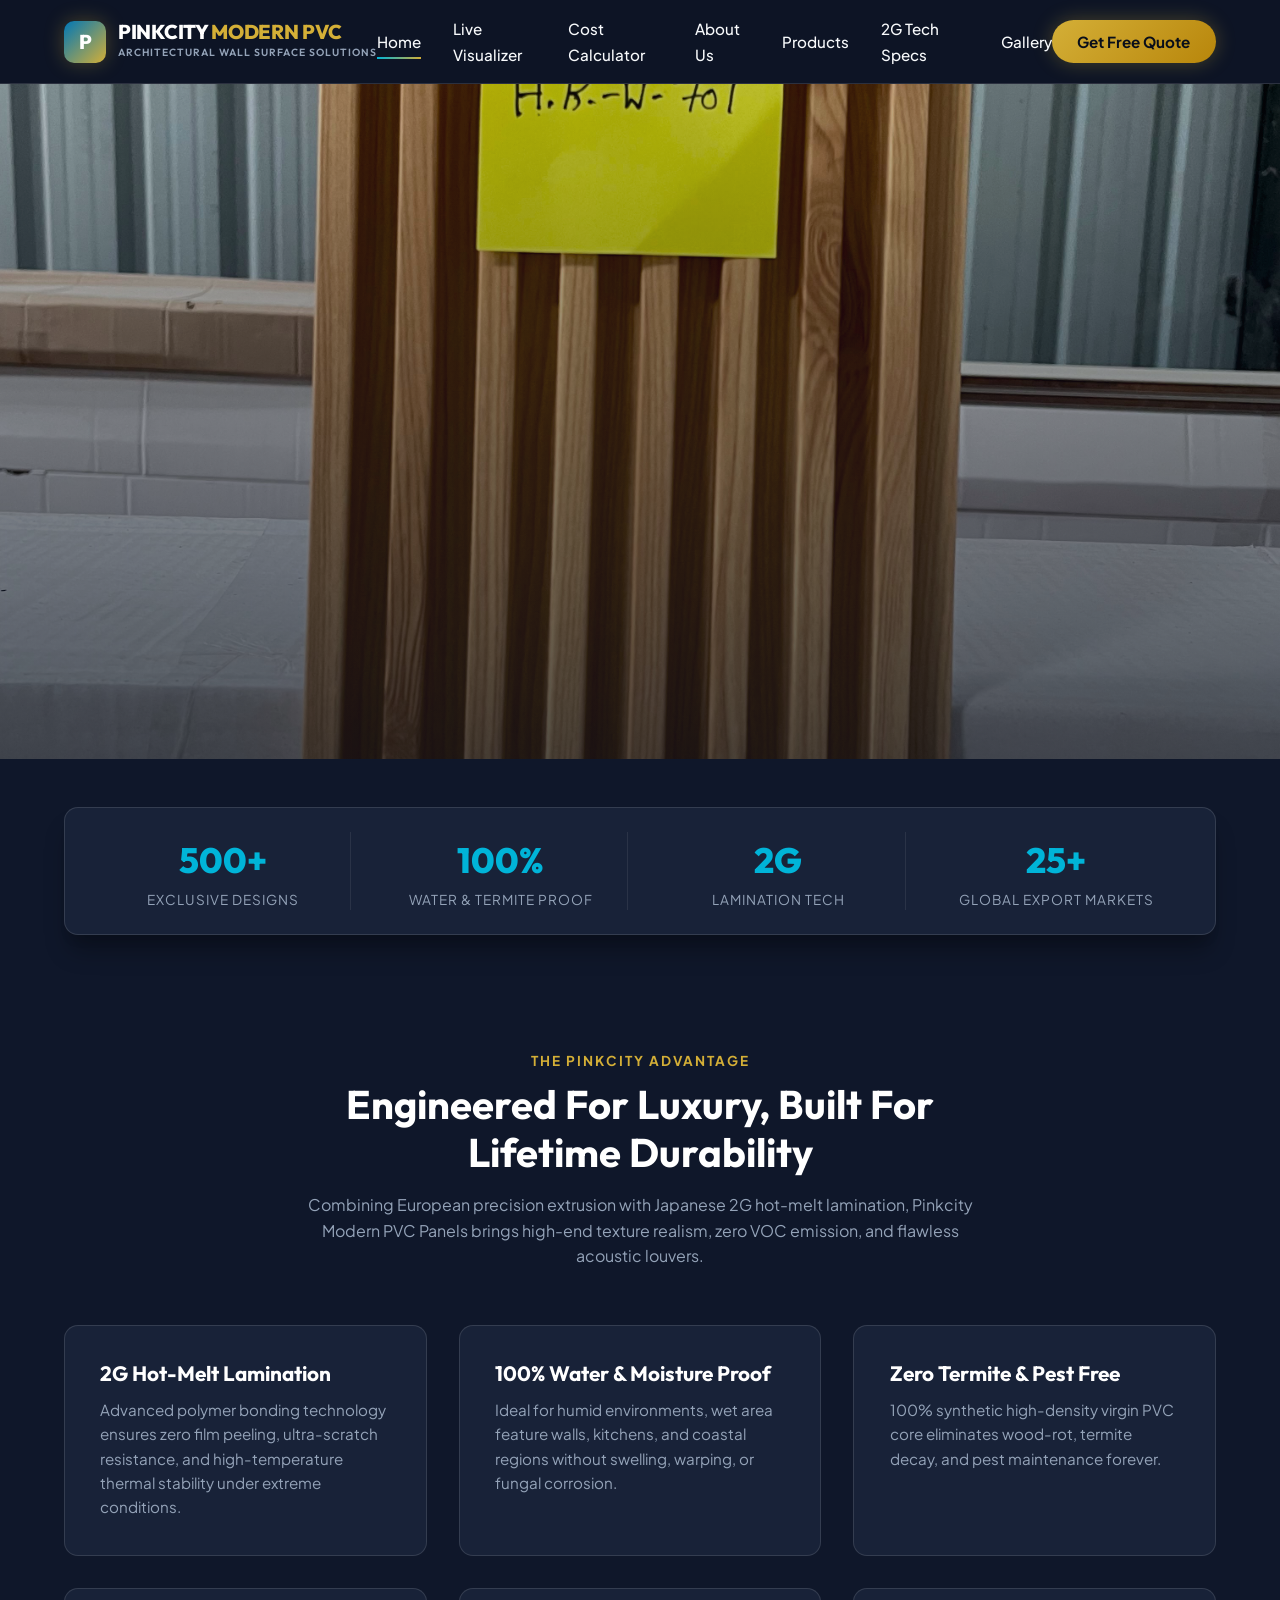
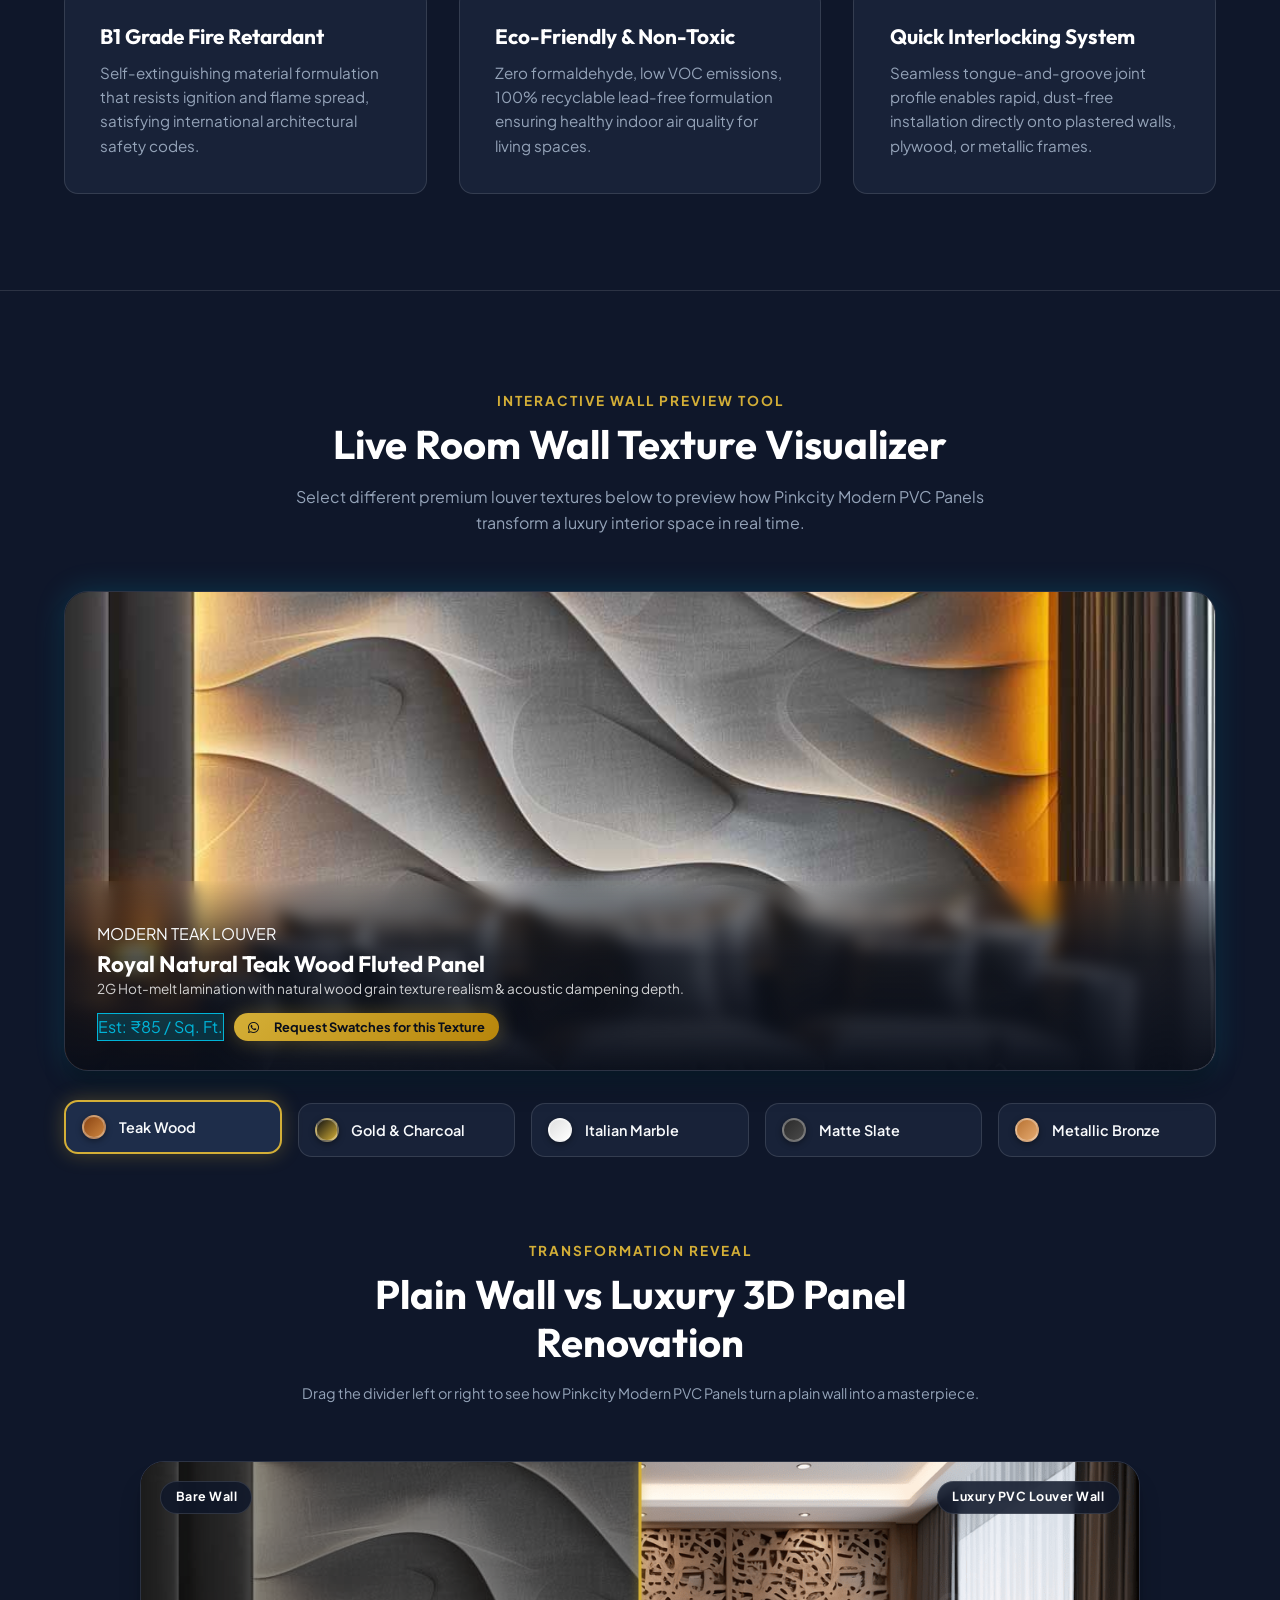
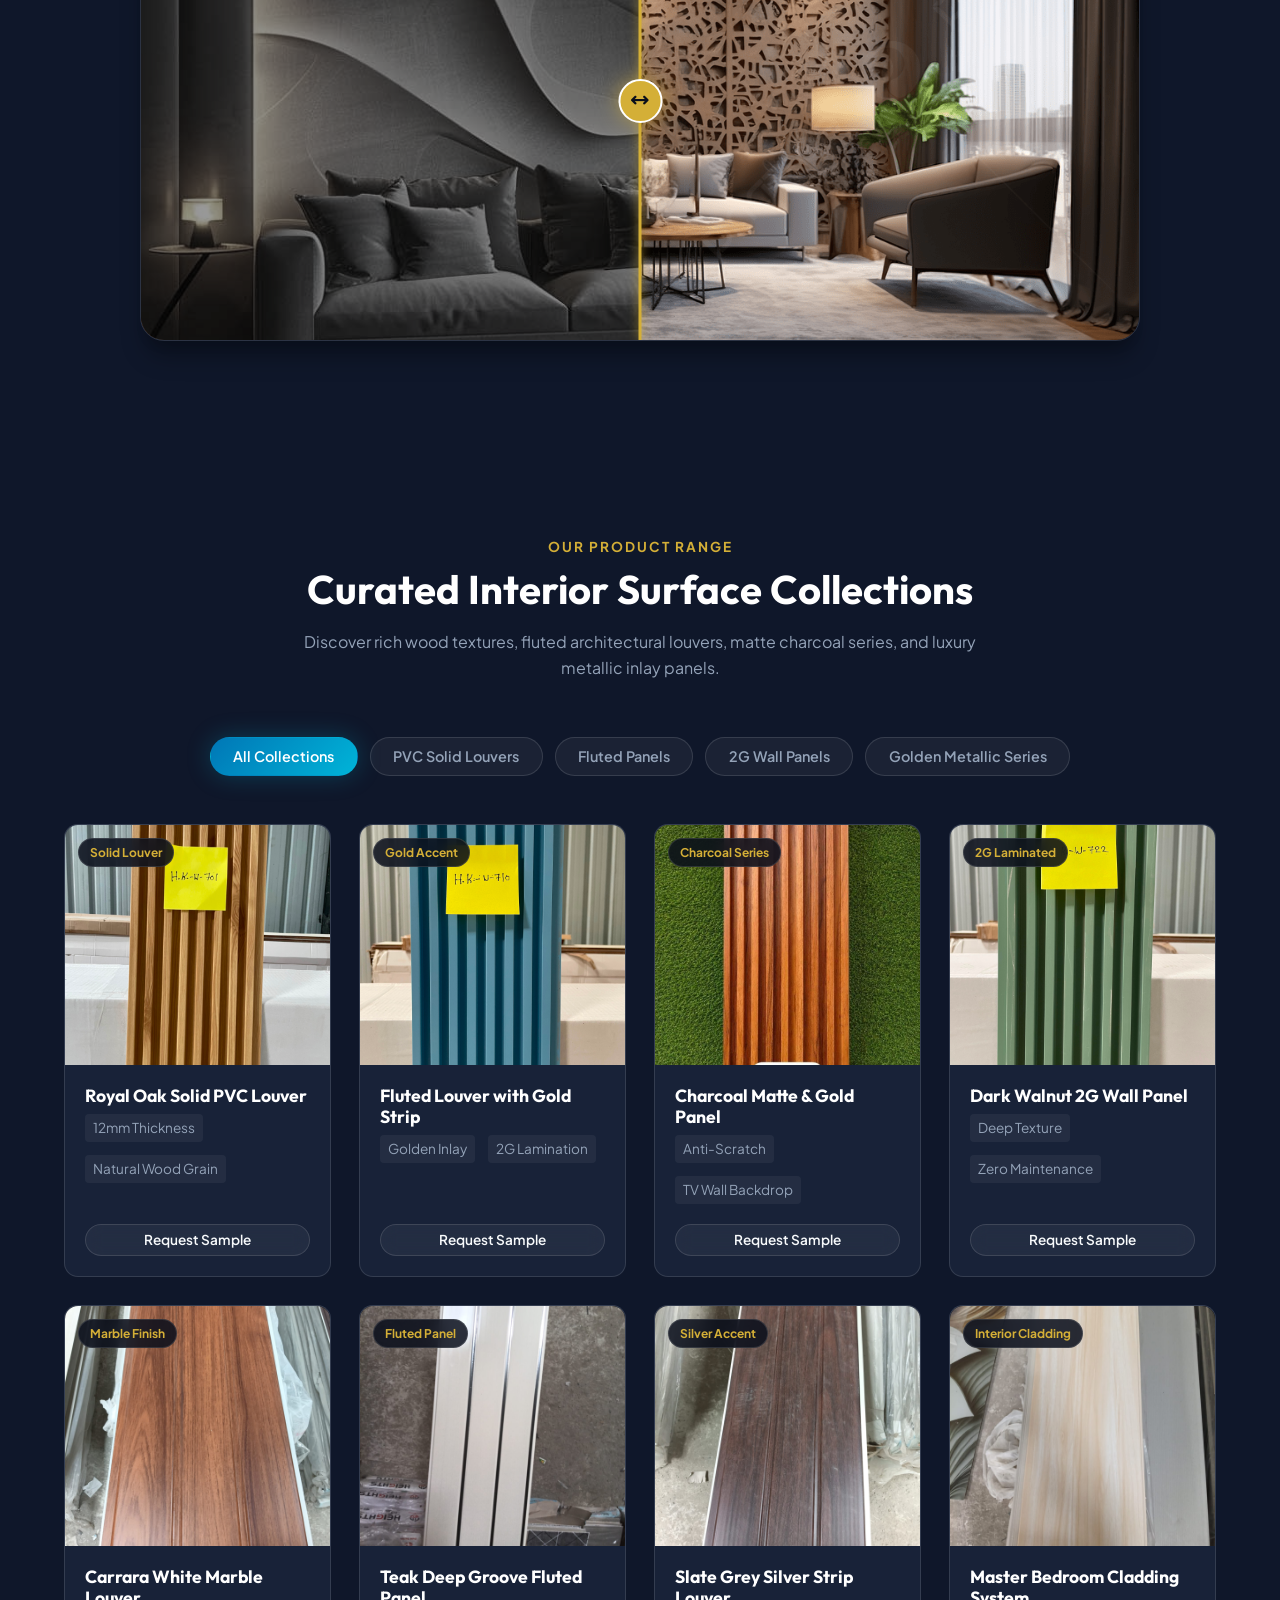
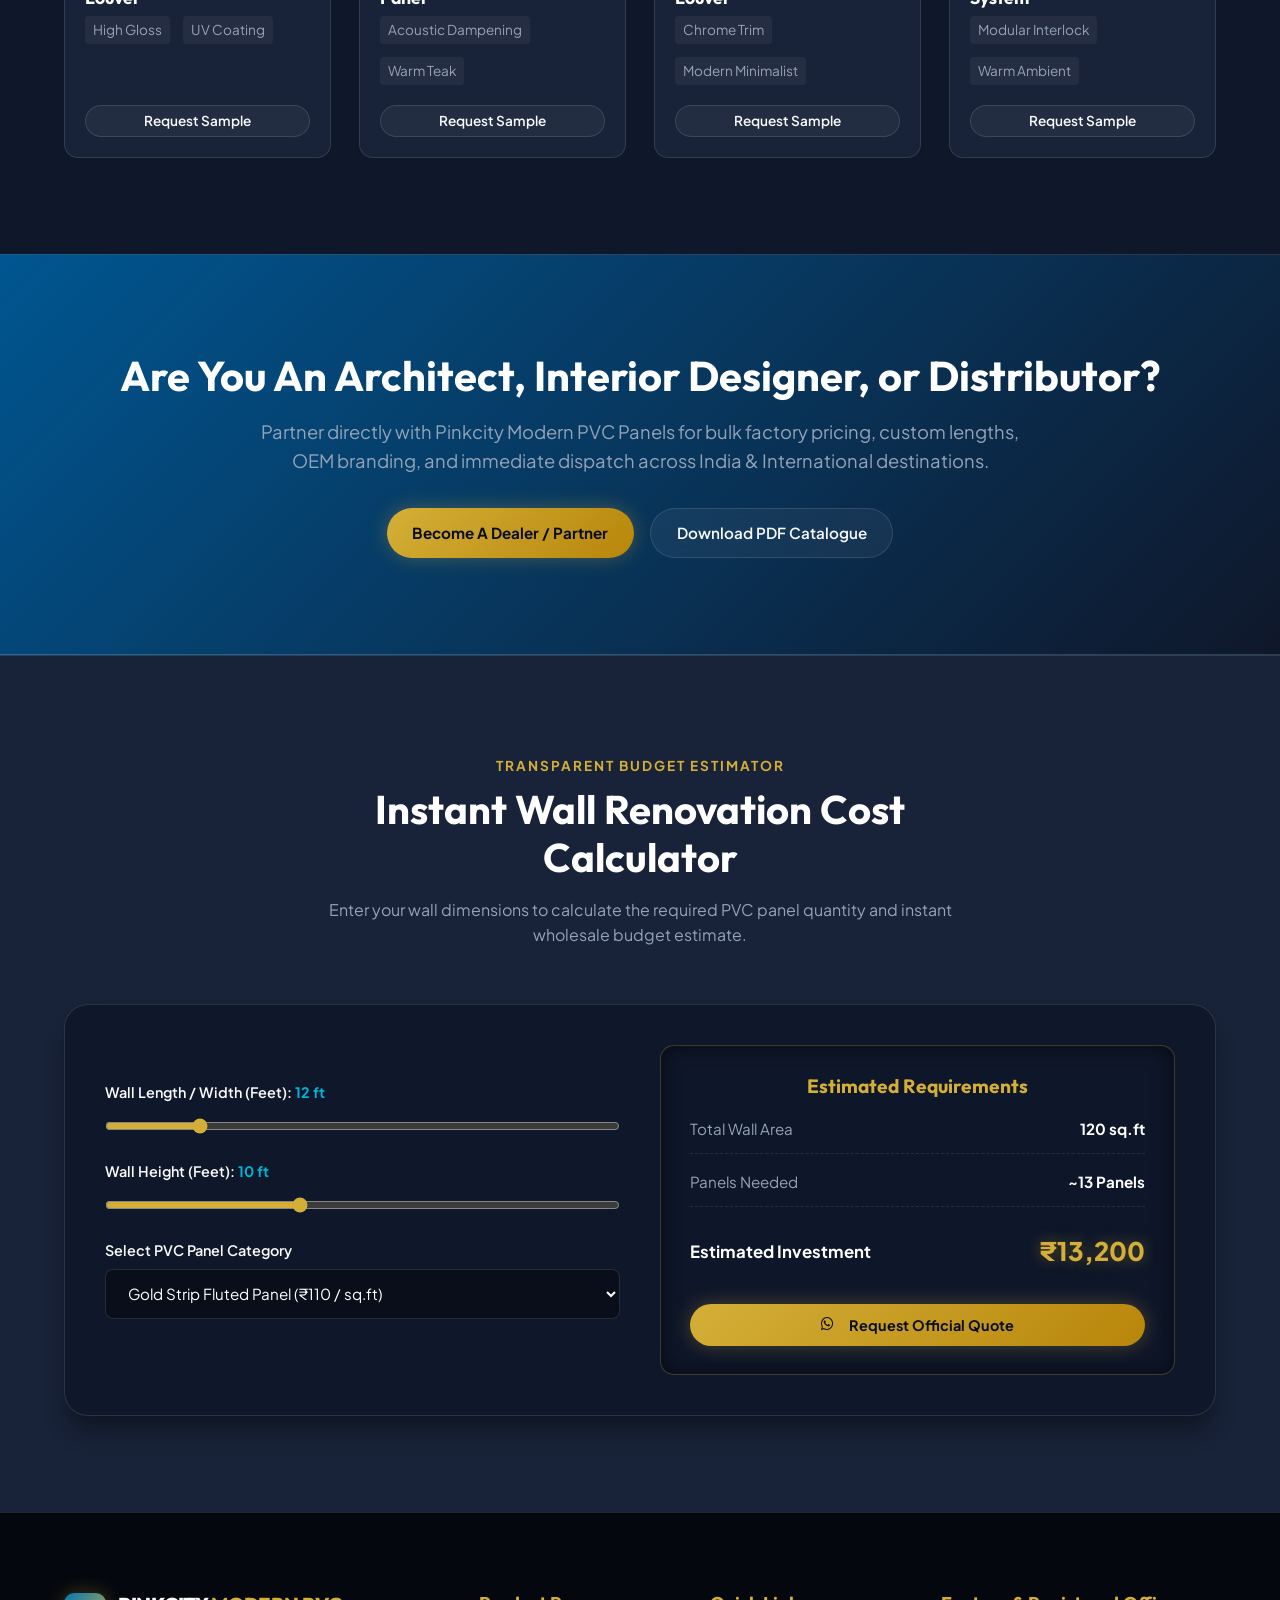
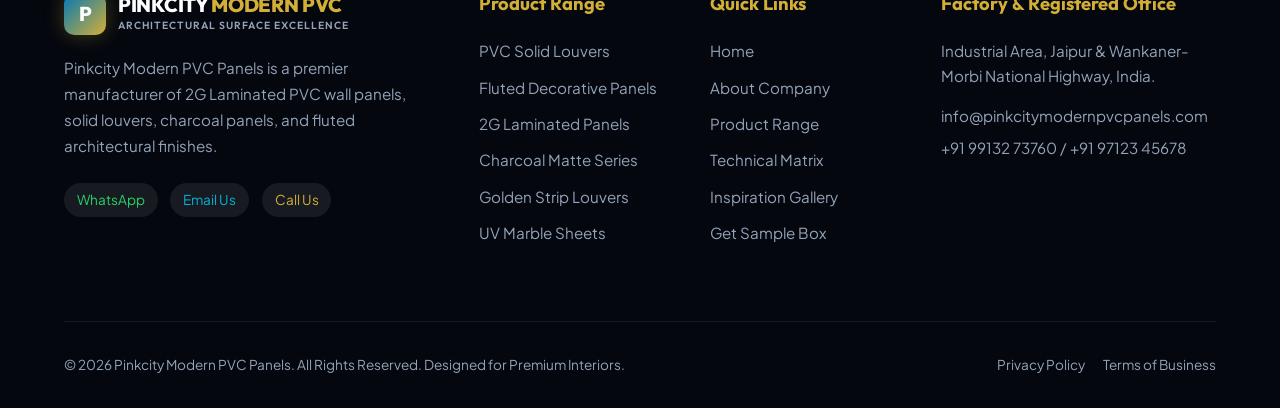
==== index.html @ f4d90fde "Fix calculator mobile card layout and text overflow alignment" ====
<!DOCTYPE html>
<html lang="en">

<head>
  <meta charset="UTF-8">
  <meta name="viewport" content="width=device-width, initial-scale=1.0">
  <title>Pinkcity Modern PVC Panels | PVC Wall Panels, Solid Louvers & Decorative Fluted Panels Manufacturer</title>
  <meta name="description"
    content="Pinkcity Modern PVC Panels is a premier manufacturer of high-end PVC wall panels, 2G laminated solid louvers, charcoal decorative panels, and acoustic architectural wall solutions.">
  <meta name="keywords"
    content="Pinkcity Modern PVC Panels, PVC wall panels, PVC solid louvers, fluted PVC panels, charcoal wall panels, 2G lamination panels, interior wall cladding, architectural louvers">
  <meta name="author" content="Pinkcity Modern PVC Panels">

  <!-- FontAwesome Icons -->
  <link rel="stylesheet" href="https://cdnjs.cloudflare.com/ajax/libs/font-awesome/6.4.0/css/all.min.css">

  <!-- Custom Stylesheet -->
  <link rel="stylesheet" href="asset/interior.css">
</head>

<body>

  <!-- Top Scroll Progress Bar -->
  <div class="scroll-progress-bar" id="scrollProgressBar"></div>

  <!-- ==================== MAIN HEADER / NAVIGATION ==================== -->
  <header class="main-header">
    <div class="container">
      <nav class="navbar">
        <a href="index.html" class="brand-logo">
          <div class="brand-logo-icon">P</div>
          <div class="brand-logo-text">
            <span class="brand-name">PINKCITY <span class="brand-highlight">MODERN PVC</span></span>
            <span class="brand-tag">Architectural Wall Surface Solutions</span>
          </div>
        </a>

        <ul class="nav-links">
          <li><a href="index.html" class="nav-link active">Home</a></li>
          <li><a href="#visualizer" class="nav-link">Live Visualizer</a></li>
          <li><a href="#calculator" class="nav-link">Cost Calculator</a></li>
          <li><a href="about.html" class="nav-link">About Us</a></li>
          <li><a href="products.html" class="nav-link">Products</a></li>
          <li><a href="tech-specs.html" class="nav-link">2G Tech Specs</a></li>
          <li><a href="gallery.html" class="nav-link">Gallery</a></li>
        </ul>


        <div class="nav-cta">
          <button class="btn btn-gold open-quote-modal" data-product-name="General Inquiry">
            <span class="cta-full">Get Free Quote</span>
            <span class="cta-short">Quote</span>
          </button>
          <button class="mobile-toggle" aria-label="Toggle Navigation">
            <i class="fa-solid fa-bars"></i>
          </button>
        </div>
      </nav>
    </div>
  </header>

  <!-- ==================== HERO SECTION WITH EXCLUSIVE BACKGROUND VIDEO ==================== -->
  <section class="hero" id="home">
    <div class="hero-video-wrapper">
      <video id="heroVideo" autoplay muted playsinline
        poster="image file/WhatsApp Image 2026-08-25 at 11.54.44 AM.jpeg">
        <source src="hero page/Blue Yellow and Black Simple intro Video.mp4" type="video/mp4">
        Your browser does not support HTML5 video.
      </video>

      <!-- Background Image that Slides In when Video Ends -->
      <div class="hero-slide-bg" id="heroSlideBg">
        <img id="heroBgImg" src="hero page/1.jpg" alt="Pinkcity Modern PVC Panels Interior" class="hero-bg-img">
      </div>

      <div class="hero-overlay"></div>
    </div>

    <!-- Hero Animation Complete Reveal Element -->
    <div class="hero-reveal-container" id="heroReveal">
      <a href="products.html" class="btn btn-gold btn-hero-cta">
        Explore Products
      </a>

      <a href="#about" class="scroll-down-indicator" aria-label="Scroll Down">
        <span>Scroll Down</span>
        <span class="bounce-arrow">&darr;</span>
      </a>
    </div>
  </section>

  <!-- ==================== ABOUT & 2G LAMINATION TECH ==================== -->
  <section class="section section-dark" id="about">
    <div class="container">

      <!-- Live Stats Counters -->
      <div class="stats-bar"
        style="margin-bottom: 4rem; transform: translateY(-3rem); position: relative; z-index: 10;">
        <div class="stat-item">
          <div class="stat-number" data-target="500" data-suffix="+">0</div>
          <div class="stat-label">Exclusive Designs</div>
        </div>
        <div class="stat-item">
          <div class="stat-number" data-target="100" data-suffix="%">0</div>
          <div class="stat-label">Water & Termite Proof</div>
        </div>
        <div class="stat-item">
          <div class="stat-number" data-target="2" data-suffix="G">0</div>
          <div class="stat-label">Lamination Tech</div>
        </div>
        <div class="stat-item">
          <div class="stat-number" data-target="25" data-suffix="+">0</div>
          <div class="stat-label">Global Export Markets</div>
        </div>
      </div>

      <div class="section-header">
        <span class="section-subtitle">THE PINKCITY ADVANTAGE</span>
        <h2 class="section-title">Engineered For Luxury, Built For Lifetime Durability</h2>
        <p style="color: var(--text-muted);">
          Combining European precision extrusion with Japanese 2G hot-melt lamination, Pinkcity Modern PVC Panels brings
          high-end texture realism, zero VOC emission, and flawless acoustic louvers.
        </p>
      </div>

      <div class="features-grid">
        <div class="feature-card">
          <h3 class="feature-title">2G Hot-Melt Lamination</h3>
          <p class="feature-desc">Advanced polymer bonding technology ensures zero film peeling, ultra-scratch
            resistance, and high-temperature thermal stability under extreme conditions.</p>
        </div>

        <div class="feature-card">
          <h3 class="feature-title">100% Water & Moisture Proof</h3>
          <p class="feature-desc">Ideal for humid environments, wet area feature walls, kitchens, and coastal regions
            without swelling, warping, or fungal corrosion.</p>
        </div>

        <div class="feature-card">
          <h3 class="feature-title">Zero Termite & Pest Free</h3>
          <p class="feature-desc">100% synthetic high-density virgin PVC core eliminates wood-rot, termite decay, and
            pest maintenance forever.</p>
        </div>

        <div class="feature-card">
          <h3 class="feature-title">B1 Grade Fire Retardant</h3>
          <p class="feature-desc">Self-extinguishing material formulation that resists ignition and flame spread,
            satisfying international architectural safety codes.</p>
        </div>

        <div class="feature-card">
          <h3 class="feature-title">Eco-Friendly & Non-Toxic</h3>
          <p class="feature-desc">Zero formaldehyde, low VOC emissions, 100% recyclable lead-free formulation ensuring
            healthy indoor air quality for living spaces.</p>
        </div>

        <div class="feature-card">
          <h3 class="feature-title">Quick Interlocking System</h3>
          <p class="feature-desc">Seamless tongue-and-groove joint profile enables rapid, dust-free installation
            directly onto plastered walls, plywood, or metallic frames.</p>
        </div>
      </div>
    </div>
  </section>

  <!-- ==================== REAL-TIME ROOM WALL VISUALIZER ==================== -->
  <section class="section section-dark" id="visualizer" style="border-top: 1px solid var(--glass-border);">
    <div class="container">
      <div class="section-header text-center">
        <span class="section-subtitle">INTERACTIVE WALL PREVIEW TOOL</span>
        <h2 class="section-title">Live Room Wall Texture Visualizer</h2>
        <p style="color: var(--text-muted); max-width: 700px; margin: 0 auto;">
          Select different premium louver textures below to preview how Pinkcity Modern PVC Panels transform a luxury interior space in real time.
        </p>
      </div>

      <div class="visualizer-wrapper">
        <!-- Visualizer Display Box -->
        <div class="visualizer-stage" id="visualizerStage">
          <img id="visualizerImage" src="hero page/1.jpg" alt="Selected PVC Panel Texture Wall Preview" class="visualizer-img">
          
          <div class="visualizer-overlay-info">
            <span class="badge badge-gold" id="visualizerBadge">MODERN TEAK LOUVER</span>
            <h3 id="visualizerTitle" style="font-size: 1.4rem; color: #fff; margin-top: 0.3rem;">Royal Natural Teak Wood Fluted Panel</h3>
            <p id="visualizerDesc" style="color: rgba(255,255,255,0.8); font-size: 0.85rem;">2G Hot-melt lamination with natural wood grain texture realism & acoustic dampening depth.</p>
            <div style="margin-top: 0.8rem; display: flex; gap: 10px; flex-wrap: wrap; align-items: center;">
              <span class="badge" style="background: rgba(0, 180, 216, 0.2); color: var(--accent-cyan); border: 1px solid var(--accent-cyan);" id="visualizerPrice">Est: ₹85 / Sq. Ft.</span>
              <button class="btn btn-gold open-quote-modal" id="visualizerCta" data-product-name="Royal Natural Teak Wood Fluted Panel" style="padding: 0.4rem 0.9rem; font-size: 0.8rem;">
                <i class="fa-brands fa-whatsapp" style="margin-right: 5px;"></i> Request Swatches for this Texture
              </button>
            </div>
          </div>
        </div>

        <!-- Swatch Selector Chips -->
        <div class="swatch-selector-grid">
          <button type="button" class="swatch-btn active" data-img="hero page/1.jpg" data-badge="MODERN TEAK LOUVER" data-title="Royal Natural Teak Wood Fluted Panel" data-desc="2G Hot-melt lamination with natural wood grain texture realism & acoustic dampening depth." data-price="Est: ₹85 / Sq. Ft.">
            <div class="swatch-preview-color" style="background: linear-gradient(135deg, #8B4513, #CD853F);"></div>
            <span>Teak Wood</span>
          </button>
          
          <button type="button" class="swatch-btn" data-img="hero page/2.jpg" data-badge="GOLD STRIP CHARCOAL" data-title="Midnight Charcoal with Metallic Gold Strip" data-desc="Ultra-luxurious deep charcoal louvers with embedded brushed brass gold inlay strips." data-price="Est: ₹110 / Sq. Ft.">
            <div class="swatch-preview-color" style="background: linear-gradient(135deg, #111111, #d4af37);"></div>
            <span>Gold & Charcoal</span>
          </button>

          <button type="button" class="swatch-btn" data-img="hero page/3.jpg" data-badge="ITALIAN MARBLE GLOW" data-title="Carrara White Italian Marble PVC Panel" data-desc="High-gloss waterproof polymer panel replicating rare polished Italian marble vein movement." data-price="Est: ₹95 / Sq. Ft.">
            <div class="swatch-preview-color" style="background: linear-gradient(135deg, #e0e0e0, #ffffff);"></div>
            <span>Italian Marble</span>
          </button>

          <button type="button" class="swatch-btn" data-img="hero page/4.webp" data-badge="MATTE CHARCOAL LOUVER" data-title="Architectural Matte Slate Grey Panel" data-desc="Anti-fingerprint matte slate louver designed for minimalist modern living rooms & offices." data-price="Est: ₹105 / Sq. Ft.">
            <div class="swatch-preview-color" style="background: linear-gradient(135deg, #2b2b2b, #4a4a4a);"></div>
            <span>Matte Slate</span>
          </button>

          <button type="button" class="swatch-btn" data-img="image file/WhatsApp Image 2026-08-25 at 11.54.49 AM (3).jpeg" data-badge="BRONZE METALLIC LUXE" data-title="Champagne Metallic Bronze Fluted Wall" data-desc="Reflective metallic luster finish with high scratch resistance for hotel lobbies & master suites." data-price="Est: ₹125 / Sq. Ft.">
            <div class="swatch-preview-color" style="background: linear-gradient(135deg, #b87333, #e5aa70);"></div>
            <span>Metallic Bronze</span>
          </button>
        </div>
      </div>

      <!-- ==================== BEFORE / AFTER WALL TRANSFORMATION SLIDER ==================== -->
      <div style="margin-top: 5rem;">
        <div class="section-header text-center">
          <span class="section-subtitle">TRANSFORMATION REVEAL</span>
          <h2 class="section-title">Plain Wall vs Luxury 3D Panel Renovation</h2>
          <p style="color: var(--text-muted); font-size: 0.9rem;">Drag the divider left or right to see how Pinkcity Modern PVC Panels turn a plain wall into a masterpiece.</p>
        </div>

        <div class="ba-slider-container" id="baSlider">
          <!-- After Image (Bottom) -->
          <img src="hero page/2.jpg" alt="After PVC Panel Renovation" class="ba-img ba-after">
          
          <!-- Before Image (Top Clipped) -->
          <div class="ba-before-wrapper" id="baBeforeWrapper">
            <img src="hero page/1.jpg" alt="Before Bare Wall" class="ba-img ba-before" style="filter: grayscale(80%) brightness(0.6);">
            <span class="ba-label ba-label-before">Bare Wall</span>
          </div>

          <span class="ba-label ba-label-after">Luxury PVC Louver Wall</span>

          <!-- Slider Handle Bar -->
          <div class="ba-handle" id="baHandle">
            <div class="ba-handle-line"></div>
            <div class="ba-handle-button">
              <i class="fa-solid fa-arrows-left-right"></i>
            </div>
          </div>
        </div>
      </div>

    </div>
  </section>

  <!-- ==================== PRODUCT CATALOG & GRID ==================== -->
  <section class="section section-dark" id="products">

    <div class="container">
      <div class="section-header">
        <span class="section-subtitle">OUR PRODUCT RANGE</span>
        <h2 class="section-title">Curated Interior Surface Collections</h2>
        <p style="color: var(--text-muted);">
          Discover rich wood textures, fluted architectural louvers, matte charcoal series, and luxury metallic inlay
          panels.
        </p>
      </div>

      <!-- Filter Buttons -->
      <div class="filter-tabs">
        <button class="filter-btn active" data-filter="all">All Collections</button>
        <button class="filter-btn" data-filter="louvers">PVC Solid Louvers</button>
        <button class="filter-btn" data-filter="fluted">Fluted Panels</button>
        <button class="filter-btn" data-filter="panels">2G Wall Panels</button>
        <button class="filter-btn" data-filter="metallic">Golden Metallic Series</button>
      </div>

      <!-- Product Cards Grid -->
      <div class="product-grid">

        <!-- Product 1 -->
        <div class="product-card" data-category="louvers">
          <div class="product-image-box">
            <img src="image file/WhatsApp Image 2026-08-25 at 11.54.44 AM.jpeg" alt="Oak Wood Solid Louver Panel">
            <span class="product-tag">Solid Louver</span>
            <button class="product-zoom-btn trigger-lightbox"
              data-img-src="image file/WhatsApp Image 2026-08-25 at 11.54.44 AM.jpeg"
              data-caption="Royal Oak Solid PVC Louver Wall Panel - Pinkcity">
              &plus;
            </button>
          </div>
          <div class="product-body">
            <h3 class="product-title">Royal Oak Solid PVC Louver</h3>
            <div class="product-specs-brief">
              <span class="spec-chip">12mm Thickness</span>
              <span class="spec-chip">Natural Wood Grain</span>
            </div>
            <div class="product-footer">
              <button class="btn btn-outline open-quote-modal" data-product-name="Royal Oak Solid PVC Louver"
                style="padding: 0.4rem 0.9rem; font-size: 0.85rem; width: 100%;">
                Request Sample
              </button>
            </div>
          </div>
        </div>

        <!-- Product 2 -->
        <div class="product-card" data-category="fluted">
          <div class="product-image-box">
            <img src="image file/WhatsApp Image 2026-08-25 at 11.54.44 AM (1).jpeg" alt="Gold Strip Fluted Louver">
            <span class="product-tag">Gold Accent</span>
            <button class="product-zoom-btn trigger-lightbox"
              data-img-src="image file/WhatsApp Image 2026-08-25 at 11.54.44 AM (1).jpeg"
              data-caption="Luxury Fluted Louver with Golden Inlay Strip">
              &plus;
            </button>
          </div>
          <div class="product-body">
            <h3 class="product-title">Fluted Louver with Gold Strip</h3>
            <div class="product-specs-brief">
              <span class="spec-chip">Golden Inlay</span>
              <span class="spec-chip">2G Lamination</span>
            </div>
            <div class="product-footer">
              <button class="btn btn-outline open-quote-modal" data-product-name="Fluted Louver with Gold Strip"
                style="padding: 0.4rem 0.9rem; font-size: 0.85rem; width: 100%;">
                Request Sample
              </button>
            </div>
          </div>
        </div>

        <!-- Product 3 -->
        <div class="product-card" data-category="metallic">
          <div class="product-image-box">
            <img src="image file/WhatsApp Image 2026-08-25 at 11.54.44 AM (2).jpeg"
              alt="Charcoal Metallic Feature Panel">
            <span class="product-tag">Charcoal Series</span>
            <button class="product-zoom-btn trigger-lightbox"
              data-img-src="image file/WhatsApp Image 2026-08-25 at 11.54.44 AM (2).jpeg"
              data-caption="Charcoal Matte Wall Panel with Gold Trim">
              &plus;
            </button>
          </div>
          <div class="product-body">
            <h3 class="product-title">Charcoal Matte & Gold Panel</h3>
            <div class="product-specs-brief">
              <span class="spec-chip">Anti-Scratch</span>
              <span class="spec-chip">TV Wall Backdrop</span>
            </div>
            <div class="product-footer">
              <button class="btn btn-outline open-quote-modal" data-product-name="Charcoal Matte & Gold Panel"
                style="padding: 0.4rem 0.9rem; font-size: 0.85rem; width: 100%;">
                Request Sample
              </button>
            </div>
          </div>
        </div>

        <!-- Product 4 -->
        <div class="product-card" data-category="panels">
          <div class="product-image-box">
            <img src="image file/WhatsApp Image 2026-08-25 at 11.54.45 AM.jpeg" alt="Walnut Grain PVC Wall Cladding">
            <span class="product-tag">2G Laminated</span>
            <button class="product-zoom-btn trigger-lightbox"
              data-img-src="image file/WhatsApp Image 2026-08-25 at 11.54.45 AM.jpeg"
              data-caption="Dark Walnut 2G Laminated Wall Panel">
              &plus;
            </button>
          </div>
          <div class="product-body">
            <h3 class="product-title">Dark Walnut 2G Wall Panel</h3>
            <div class="product-specs-brief">
              <span class="spec-chip">Deep Texture</span>
              <span class="spec-chip">Zero Maintenance</span>
            </div>
            <div class="product-footer">
              <button class="btn btn-outline open-quote-modal" data-product-name="Dark Walnut 2G Wall Panel"
                style="padding: 0.4rem 0.9rem; font-size: 0.85rem; width: 100%;">
                Request Sample
              </button>
            </div>
          </div>
        </div>

        <!-- Product 5 -->
        <div class="product-card" data-category="louvers">
          <div class="product-image-box">
            <img src="image file/WhatsApp Image 2026-08-25 at 11.54.45 AM (2).jpeg" alt="White Marble Grain Louver">
            <span class="product-tag">Marble Finish</span>
            <button class="product-zoom-btn trigger-lightbox"
              data-img-src="image file/WhatsApp Image 2026-08-25 at 11.54.45 AM (2).jpeg"
              data-caption="Carrara White Marble Louver Panel">
              &plus;
            </button>
          </div>
          <div class="product-body">
            <h3 class="product-title">Carrara White Marble Louver</h3>
            <div class="product-specs-brief">
              <span class="spec-chip">High Gloss</span>
              <span class="spec-chip">UV Coating</span>
            </div>
            <div class="product-footer">
              <button class="btn btn-outline open-quote-modal" data-product-name="Carrara White Marble Louver"
                style="padding: 0.4rem 0.9rem; font-size: 0.85rem; width: 100%;">
                Request Sample
              </button>
            </div>
          </div>
        </div>

        <!-- Product 6 -->
        <div class="product-card" data-category="fluted">
          <div class="product-image-box">
            <img src="image file/WhatsApp Image 2026-08-25 at 11.54.46 AM.jpeg"
              alt="Teak Wood Deep Groove Fluted Panel">
            <span class="product-tag">Fluted Panel</span>
            <button class="product-zoom-btn trigger-lightbox"
              data-img-src="image file/WhatsApp Image 2026-08-25 at 11.54.46 AM.jpeg"
              data-caption="Teak Wood Deep Groove Acoustic Fluted Panel">
              &plus;
            </button>
          </div>
          <div class="product-body">
            <h3 class="product-title">Teak Deep Groove Fluted Panel</h3>
            <div class="product-specs-brief">
              <span class="spec-chip">Acoustic Dampening</span>
              <span class="spec-chip">Warm Teak</span>
            </div>
            <div class="product-footer">
              <button class="btn btn-outline open-quote-modal" data-product-name="Teak Deep Groove Fluted Panel"
                style="padding: 0.4rem 0.9rem; font-size: 0.85rem; width: 100%;">
                Request Sample
              </button>
            </div>
          </div>
        </div>

        <!-- Product 7 -->
        <div class="product-card" data-category="metallic">
          <div class="product-image-box">
            <img src="image file/WhatsApp Image 2026-08-25 at 11.54.46 AM (1).jpeg" alt="Silver Strip Fluted Panel">
            <span class="product-tag">Silver Accent</span>
            <button class="product-zoom-btn trigger-lightbox"
              data-img-src="image file/WhatsApp Image 2026-08-25 at 11.54.46 AM (1).jpeg"
              data-caption="Slate Grey Fluted Panel with Chrome Silver Strip">
              &plus;
            </button>
          </div>
          <div class="product-body">
            <h3 class="product-title">Slate Grey Silver Strip Louver</h3>
            <div class="product-specs-brief">
              <span class="spec-chip">Chrome Trim</span>
              <span class="spec-chip">Modern Minimalist</span>
            </div>
            <div class="product-footer">
              <button class="btn btn-outline open-quote-modal" data-product-name="Slate Grey Silver Strip Louver"
                style="padding: 0.4rem 0.9rem; font-size: 0.85rem; width: 100%;">
                Request Sample
              </button>
            </div>
          </div>
        </div>

        <!-- Product 8 -->
        <div class="product-card" data-category="panels">
          <div class="product-image-box">
            <img src="image file/WhatsApp Image 2026-08-25 at 11.54.46 AM (2).jpeg"
              alt="Modern Bed Headboard Wall Panel">
            <span class="product-tag">Interior Cladding</span>
            <button class="product-zoom-btn trigger-lightbox"
              data-img-src="image file/WhatsApp Image 2026-08-25 at 11.54.46 AM (2).jpeg"
              data-caption="Luxury Master Bedroom Wall Panel System">
              &plus;
            </button>
          </div>
          <div class="product-body">
            <h3 class="product-title">Master Bedroom Cladding System</h3>
            <div class="product-specs-brief">
              <span class="spec-chip">Modular Interlock</span>
              <span class="spec-chip">Warm Ambient</span>
            </div>
            <div class="product-footer">
              <button class="btn btn-outline open-quote-modal" data-product-name="Master Bedroom Cladding System"
                style="padding: 0.4rem 0.9rem; font-size: 0.85rem; width: 100%;">
                Request Sample
              </button>
            </div>
          </div>
        </div>

      </div>
    </div>
  </section>

  <!-- ==================== CALL TO ACTION BANNER ==================== -->
  <section class="section"
    style="background: linear-gradient(135deg, #005691 0%, var(--primary-navy) 100%); border-top: 1px solid var(--glass-border); border-bottom: 1px solid var(--glass-border);">
    <div class="container" style="text-align: center;">
      <h2 style="font-size: 2.6rem; margin-bottom: 1rem;">Are You An Architect, Interior Designer, or Distributor?</h2>
      <p style="font-size: 1.15rem; color: var(--text-muted); max-width: 800px; margin: 0 auto 2rem auto;">
        Partner directly with Pinkcity Modern PVC Panels for bulk factory pricing, custom lengths, OEM branding, and
        immediate dispatch across India & International destinations.
      </p>
      <div style="display: flex; gap: 1rem; justify-content: center; flex-wrap: wrap;">
        <button class="btn btn-gold open-quote-modal" data-product-name="Distributor / Bulk Dealer Partnering">
          Become A Dealer / Partner
        </button>
        <a href="https://wa.me/919913273760?text=Hi%20Pinkcity%20Modern%20PVC%20Panels,%20I%20want%20to%20request%20the%20complete%20PDF%20catalogue."
          target="_blank" class="btn btn-outline">
          Download PDF Catalogue
        </a>
      </div>
    </div>
  </section>

  <!-- ==================== INSTANT ROOM RENOVATION COST CALCULATOR ==================== -->
  <section class="section" id="calculator" style="background: var(--surface-card); border-top: 1px solid var(--glass-border);">

    <div class="container">
      <div class="section-header text-center">
        <span class="section-subtitle">TRANSPARENT BUDGET ESTIMATOR</span>
        <h2 class="section-title">Instant Wall Renovation Cost Calculator</h2>
        <p style="color: var(--text-muted); max-width: 650px; margin: 0 auto;">
          Enter your wall dimensions to calculate the required PVC panel quantity and instant wholesale budget estimate.
        </p>
      </div>

      <div class="calculator-card">
        <div class="calculator-grid">
          <!-- Left Column: Inputs -->
          <div class="calc-inputs">
            <div class="form-group">
              <label class="form-label" for="calcLength">Wall Length / Width (Feet): <strong id="valLength" style="color: var(--accent-cyan);">12 ft</strong></label>
              <input type="range" id="calcLength" min="4" max="50" value="12" step="0.5" class="calc-range">
            </div>

            <div class="form-group" style="margin-top: 1.5rem;">
              <label class="form-label" for="calcHeight">Wall Height (Feet): <strong id="valHeight" style="color: var(--accent-cyan);">10 ft</strong></label>
              <input type="range" id="calcHeight" min="4" max="20" value="10" step="0.5" class="calc-range">
            </div>

            <div class="form-group" style="margin-top: 1.5rem;">
              <label class="form-label" for="calcPanelType">Select PVC Panel Category</label>
              <select id="calcPanelType" class="form-control" style="background: var(--primary-dark); color: #fff; width: 100%; max-width: 100%;">
                <option value="85" data-name="PVC Solid Louver Panel">PVC Solid Louver (₹85 / sq.ft)</option>
                <option value="110" data-name="Gold Strip Fluted Panel" selected>Gold Strip Fluted Panel (₹110 / sq.ft)</option>
                <option value="95" data-name="2G Laminated Wall Panel">2G Laminated Wall Panel (₹95 / sq.ft)</option>
                <option value="130" data-name="Charcoal Matte Luxury Series">Charcoal Matte Series (₹130 / sq.ft)</option>
                <option value="125" data-name="Metallic Bronze Louvers">Metallic Bronze Louvers (₹125 / sq.ft)</option>
              </select>
            </div>
          </div>

          <!-- Right Column: Outputs -->
          <div class="calc-results">
            <h3 style="font-size: 1.2rem; color: var(--accent-gold); margin-bottom: 1.2rem; text-align: center;">Estimated Requirements</h3>
            
            <div class="calc-result-box">
              <div class="calc-result-item">
                <span class="calc-label" style="color: var(--text-muted);">Total Wall Area</span>
                <span class="calc-value" id="calcTotalArea" style="font-weight: 700; color: #fff;">120 sq.ft</span>
              </div>

              <div class="calc-result-item">
                <span class="calc-label" style="color: var(--text-muted);">Panels Needed</span>
                <span class="calc-value" id="calcPanelsCount" style="font-weight: 700; color: #fff;">~13 Panels</span>
              </div>

              <div class="calc-result-item highlight">
                <span class="calc-label">Estimated Investment</span>
                <span class="calc-value price-tag" id="calcEstimatedCost">₹13,200</span>
              </div>
            </div>

            <button type="button" class="btn btn-gold" id="btnCalcApplyQuote" style="width: 100%; margin-top: 1.2rem; padding: 0.75rem 0.5rem; font-size: 0.9rem;">
              <i class="fa-brands fa-whatsapp" style="margin-right: 6px;"></i> Request Official Quote
            </button>
          </div>

        </div>
      </div>
    </div>
  </section>

  <!-- ==================== FOOTER ==================== -->
  <footer class="footer">
    <div class="container">
      <div class="footer-grid">
        <div class="footer-col">
          <a href="index.html" class="brand-logo" style="margin-bottom: 1.25rem; display: inline-flex;">
            <div class="brand-logo-icon">P</div>
            <div class="brand-logo-text">
              <span class="brand-name">PINKCITY <span class="brand-highlight">MODERN PVC</span></span>
              <span class="brand-tag">Architectural Surface Excellence</span>
            </div>
          </a>
          <p style="color: var(--text-muted); line-height: 1.7; margin-bottom: 1.5rem;">
            Pinkcity Modern PVC Panels is a premier manufacturer of 2G Laminated PVC wall panels, solid louvers,
            charcoal panels, and fluted architectural finishes.
          </p>
          <div style="display: flex; gap: 0.8rem; flex-wrap: wrap;">
            <a href="https://wa.me/919913273760" target="_blank"
              style="padding: 0.4rem 0.8rem; border-radius: var(--radius-full); background: rgba(255,255,255,0.08); font-size: 0.85rem; color: #25d366;">WhatsApp</a>
            <a href="mailto:info@pinkcitymodernpvcpanels.com"
              style="padding: 0.4rem 0.8rem; border-radius: var(--radius-full); background: rgba(255,255,255,0.08); font-size: 0.85rem; color: var(--accent-cyan);">Email
              Us</a>
            <a href="tel:+919913273760"
              style="padding: 0.4rem 0.8rem; border-radius: var(--radius-full); background: rgba(255,255,255,0.08); font-size: 0.85rem; color: var(--accent-gold);">Call
              Us</a>
          </div>
        </div>

        <div class="footer-col">
          <h4>Product Range</h4>
          <ul class="footer-links">
            <li><a href="products.html">PVC Solid Louvers</a></li>
            <li><a href="products.html">Fluted Decorative Panels</a></li>
            <li><a href="products.html">2G Laminated Panels</a></li>
            <li><a href="products.html">Charcoal Matte Series</a></li>
            <li><a href="products.html">Golden Strip Louvers</a></li>
            <li><a href="products.html">UV Marble Sheets</a></li>
          </ul>
        </div>

        <div class="footer-col">
          <h4>Quick Links</h4>
          <ul class="footer-links">
            <li><a href="index.html">Home</a></li>
            <li><a href="about.html">About Company</a></li>
            <li><a href="products.html">Product Range</a></li>
            <li><a href="tech-specs.html">Technical Matrix</a></li>
            <li><a href="gallery.html">Inspiration Gallery</a></li>
            <li><a class="open-quote-modal" data-product-name="Request Sample Box" href="#">Get Sample Box</a></li>
          </ul>
        </div>

        <div class="footer-col">
          <h4>Factory & Registered Office</h4>
          <p style="color: var(--text-muted); margin-bottom: 1rem;">
            Industrial Area, Jaipur & Wankaner-Morbi National Highway, India.
          </p>
          <p style="color: var(--text-muted); margin-bottom: 0.5rem;">
            info@pinkcitymodernpvcpanels.com
          </p>
          <p style="color: var(--text-muted);">
            +91 99132 73760 / +91 97123 45678
          </p>
        </div>
      </div>

      <div class="footer-bottom">
        <div>&copy; 2026 Pinkcity Modern PVC Panels. All Rights Reserved. Designed for Premium Interiors.</div>
        <div>
          <a href="#" style="color: var(--text-muted); margin-right: 1rem;">Privacy Policy</a>
          <a href="#" style="color: var(--text-muted);">Terms of Business</a>
        </div>
      </div>
    </div>
  </footer>

  <!-- ==================== MOBILE FLOATING QUICK CONTACT WIDGET ==================== -->
  <div class="mobile-float-container" id="mobileFloatContainer">
    <div class="mobile-float-menu" id="mobileFloatMenu">
      <a href="https://wa.me/919913273760?text=Hello%20Pinkcity%20Modern%20PVC%20Panels,%20I%20am%20interested%20in%20your%20PVC%20Louvers%20and%20Wall%20Panels." class="float-icon-btn whatsapp-btn" target="_blank" title="WhatsApp">
        <i class="fa-brands fa-whatsapp"></i>
      </a>
      <button type="button" class="float-icon-btn chat-btn" id="floatChatTrigger" title="Chat / Inquiry">
        <i class="fa-solid fa-comment-dots"></i>
      </button>
      <a href="tel:+919913273760" class="float-icon-btn call-btn" title="Call Us">
        <i class="fa-solid fa-phone"></i>
      </a>
    </div>
    <button type="button" class="mobile-float-toggle" id="mobileFloatToggle" aria-label="Quick Contact Menu">
      <i class="fa-solid fa-plus toggle-icon"></i>
    </button>
  </div>

  <!-- ==================== LIVE SOCIAL PROOF TOAST WIDGET ==================== -->
  <div class="toast-notification" id="toastNotification">
    <div class="toast-icon">
      <i class="fa-solid fa-circle-check"></i>
    </div>
    <div class="toast-content">
      <div class="toast-title" id="toastTitle">Architect Inquiry</div>
      <div class="toast-message" id="toastMessage">Studio Designer from Jaipur requested Sample Kit (2 mins ago)</div>
    </div>
    <button type="button" class="toast-close" id="closeToast">&times;</button>
  </div>


  <!-- ==================== INQUIRY / SAMPLE REQUEST MODAL ==================== -->
  <div class="modal-backdrop" id="quoteModal">
    <div class="modal-content">
      <button class="modal-close" id="closeQuoteModal">&times;</button>
      <h3 style="font-size: 1.8rem; margin-bottom: 0.5rem; color: var(--accent-gold);">Request Official Quote / Sample
        Kit</h3>
      <p style="color: var(--text-muted); font-size: 0.9rem; margin-bottom: 1.5rem;">
        Fill out your details below and our sales engineering team will connect with sample swatches & direct wholesale
        pricing.
      </p>

      <form id="quoteForm">
        <div class="form-group">
          <label class="form-label" for="quoteName">Full Name / Business Name *</label>
          <input type="text" id="quoteName" class="form-control" placeholder="e.g. Rahul Sharma / Studio Design"
            required>
        </div>

        <div style="display: grid; grid-template-columns: 1fr 1fr; gap: 1rem;">
          <div class="form-group">
            <label class="form-label" for="quotePhone">Mobile / WhatsApp Number *</label>
            <input type="tel" id="quotePhone" class="form-control" placeholder="+91 98765 43210" required>
          </div>
          <div class="form-group">
            <label class="form-label" for="quoteCity">City / Location *</label>
            <input type="text" id="quoteCity" class="form-control" placeholder="e.g. Jaipur, Delhi, Mumbai" required>
          </div>
        </div>

        <div class="form-group">
          <label class="form-label" for="quoteProduct">Select Product Category *</label>
          <select id="quoteProduct" class="form-control" required>
            <option value="PVC Solid Louver">PVC Solid Louver</option>
            <option value="Fluted Decorative Panel with Gold Strip">Fluted Decorative Panel with Gold Strip</option>
            <option value="2G Laminated Wall Panel">2G Laminated Wall Panel</option>
            <option value="Charcoal Matte Series">Charcoal Matte Series</option>
            <option value="Sample Box Kit">Complete Sample Swatch Box</option>
            <option value="Distributor Inquiry">Distributor / Dealer Bulk Partnership</option>
          </select>
        </div>

        <div class="form-group">
          <label class="form-label" for="quoteQuantity">Approximate Quantity Needed (sq. ft. / boxes)</label>
          <input type="text" id="quoteQuantity" class="form-control" placeholder="e.g. 500 sq.ft or 10 Boxes">
        </div>

        <button type="submit" class="btn btn-gold" style="width: 100%; margin-top: 1rem; padding: 0.9rem;">
          Submit & Connect via WhatsApp
        </button>
      </form>
    </div>
  </div>

  <!-- ==================== IMAGE LIGHTBOX MODAL ==================== -->
  <div class="modal-backdrop" id="lightboxModal">
    <div style="position: relative; max-width: 900px; width: 100%; text-align: center;">
      <button class="modal-close" id="closeLightbox" style="top: -40px; right: 0;">&times;</button>
      <img id="lightboxImg" src="" alt="Zoomed View"
        style="max-height: 80vh; margin: 0 auto; border-radius: 12px; border: 1px solid var(--glass-border); box-shadow: var(--shadow-lg);">
      <div id="lightboxCaption"
        style="margin-top: 1rem; font-size: 1.1rem; color: var(--accent-gold); font-weight: 600;"></div>
    </div>
  </div>

  <!-- Scripts -->
  <script src="asset/interior.js"></script>
</body>

</html>
---- asset/interior.css ----
/* ==========================================================================
   BLUETEC PLAST - PREMIUM INTERIOR PANELS & LOUVERS CSS STYLESHEET
   Modern, Ultra-Responsive, High-Performance Design System
   ========================================================================== */

@import url('https://fonts.googleapis.com/css2?family=Outfit:wght@300;400;500;600;700;800;900&family=Plus+Jakarta+Sans:ital,wght@0,300;0,400;0,500;0,600;0,700;1,400&display=swap');

/* --- Root Color Variables & Design Tokens --- */
:root {
  --primary-dark: #090e1a;
  --primary-navy: #0f172a;
  --surface-card: #182238;
  --surface-hover: #1e2d4a;
  --accent-blue: #0077b6;
  --accent-cyan: #00b4d8;
  --accent-gold: #d4af37;
  --accent-gold-light: #f3e5ab;
  --text-main: #f8fafc;
  --text-muted: #94a3b8;
  --text-dark: #0f172a;
  --bg-light: #f1f5f9;
  --bg-card-light: #ffffff;

  --font-heading: 'Outfit', sans-serif;
  --font-body: 'Plus Jakarta Sans', sans-serif;

  --shadow-sm: 0 4px 6px -1px rgba(0, 0, 0, 0.1), 0 2px 4px -1px rgba(0, 0, 0, 0.06);
  --shadow-lg: 0 20px 25px -5px rgba(0, 0, 0, 0.3), 0 10px 10px -5px rgba(0, 0, 0, 0.1);
  --shadow-glow: 0 0 25px rgba(0, 180, 216, 0.25);
  --shadow-gold-glow: 0 0 20px rgba(212, 175, 55, 0.3);

  --glass-bg: rgba(15, 23, 42, 0.75);
  --glass-border: rgba(255, 255, 255, 0.12);
  --radius-sm: 8px;
  --radius-md: 14px;
  --radius-lg: 24px;
  --radius-full: 9999px;

  --transition-fast: all 0.25s cubic-bezier(0.4, 0, 0.2, 1);
  --transition-smooth: all 0.4s cubic-bezier(0.16, 1, 0.3, 1);
}

/* --- Base Resets --- */
*, *::before, *::after {
  box-sizing: border-box;
  margin: 0;
  padding: 0;
}

html {
  scroll-behavior: smooth;
  font-size: 16px;
  width: 100%;
  max-width: 100%;
  overflow-x: hidden !important;
}

body {
  font-family: var(--font-body);
  background-color: var(--primary-dark);
  color: var(--text-main);
  line-height: 1.6;
  width: 100%;
  max-width: 100%;
  overflow-x: hidden !important;
  position: relative;
  -webkit-font-smoothing: antialiased;
}

img, video {
  max-width: 100%;
  height: auto;
  display: block;
}

a {
  color: inherit;
  text-decoration: none;
  transition: var(--transition-fast);
}

button {
  cursor: pointer;
  border: none;
  outline: none;
  font-family: inherit;
}

/* --- Typography Helpers --- */
h1, h2, h3, h4, h5, h6 {
  font-family: var(--font-heading);
  font-weight: 700;
  line-height: 1.2;
  color: #ffffff;
}

.gradient-text {
  background: linear-gradient(135deg, #ffffff 0%, var(--accent-cyan) 50%, var(--accent-gold) 100%);
  -webkit-background-clip: text;
  -webkit-text-fill-color: transparent;
}

.gold-gradient-text {
  background: linear-gradient(135deg, #ffe58f 0%, var(--accent-gold) 60%, #b8860b 100%);
  -webkit-background-clip: text;
  -webkit-text-fill-color: transparent;
}

.section-subtitle {
  text-transform: uppercase;
  letter-spacing: 2px;
  font-size: 0.85rem;
  font-weight: 700;
  color: var(--accent-gold);
  margin-bottom: 0.5rem;
  display: inline-block;
}

.section-title {
  font-size: 2.5rem;
  margin-bottom: 1rem;
}

@media (max-width: 768px) {
  .section-title {
    font-size: 1.9rem;
  }
}

.container {
  width: 100%;
  max-width: 1280px;
  margin: 0 auto;
  padding: 0 1.5rem;
}

/* --- Top Notice & Info Bar --- */
.topbar {
  background-color: #060911;
  border-bottom: 1px solid var(--glass-border);
  font-size: 0.85rem;
  padding: 0.5rem 0;
  color: var(--text-muted);
}

.topbar .container {
  display: flex;
  justify-content: space-between;
  align-items: center;
  flex-wrap: wrap;
  gap: 0.75rem;
}

.topbar-info, .topbar-social {
  display: flex;
  align-items: center;
  gap: 1.5rem;
}

.topbar-info-item {
  display: flex;
  align-items: center;
  gap: 0.4rem;
}

.topbar-info-item i {
  color: var(--accent-cyan);
}

.topbar-info-item a:hover {
  color: var(--accent-gold);
}

.topbar-social a {
  width: 28px;
  height: 28px;
  border-radius: 50%;
  background: rgba(255, 255, 255, 0.05);
  display: flex;
  align-items: center;
  justify-content: center;
  color: var(--text-muted);
  font-size: 0.8rem;
  transition: var(--transition-fast);
}

.topbar-social a:hover {
  background: var(--accent-blue);
  color: #fff;
  transform: translateY(-2px);
}

/* --- Header Navigation --- */
.main-header {
  position: sticky;
  top: 0;
  z-index: 1000;
  background: var(--glass-bg);
  backdrop-filter: blur(16px);
  -webkit-backdrop-filter: blur(16px);
  border-bottom: 1px solid var(--glass-border);
  transition: var(--transition-smooth);
}

.main-header.scrolled {
  background: rgba(9, 14, 26, 0.95);
  box-shadow: 0 10px 30px rgba(0,0,0,0.5);
}

.navbar {
  display: flex;
  align-items: center;
  justify-content: space-between;
  padding: 1rem 0;
}

.brand-logo {
  display: flex;
  align-items: center;
  gap: 0.75rem;
  font-family: var(--font-heading);
  text-decoration: none;
}

.brand-logo-icon {
  width: 42px;
  height: 42px;
  background: linear-gradient(135deg, var(--accent-blue), var(--accent-gold));
  border-radius: 10px;
  display: flex;
  align-items: center;
  justify-content: center;
  color: #ffffff;
  font-size: 1.25rem;
  font-weight: 800;
  box-shadow: var(--shadow-gold-glow);
  flex-shrink: 0;
}

.brand-logo-text {
  display: flex;
  flex-direction: column;
  justify-content: center;
}

.brand-name {
  font-size: 1.25rem;
  font-weight: 800;
  color: #ffffff;
  white-space: nowrap;
  letter-spacing: -0.3px;
  line-height: 1.1;
}

.brand-highlight {
  color: var(--accent-gold);
}

.brand-tag {
  font-size: 0.65rem;
  font-weight: 600;
  text-transform: uppercase;
  letter-spacing: 1px;
  color: var(--text-muted);
  margin-top: 2px;
  white-space: nowrap;
}

.nav-links {
  display: flex;
  align-items: center;
  gap: 2rem;
  list-style: none;
}

.nav-link {
  font-weight: 500;
  font-size: 0.95rem;
  color: var(--text-main);
  position: relative;
  padding: 0.5rem 0;
}

.nav-link::after {
  content: '';
  position: absolute;
  bottom: 0;
  left: 0;
  width: 0;
  height: 2px;
  background: linear-gradient(90deg, var(--accent-cyan), var(--accent-gold));
  transition: var(--transition-fast);
}

.nav-link:hover::after, .nav-link.active::after {
  width: 100%;
}

.nav-cta {
  display: flex;
  align-items: center;
  gap: 1rem;
}

.cta-short {
  display: none;
}

.cta-full {
  display: inline;
}

.btn {
  display: inline-flex;
  align-items: center;
  justify-content: center;
  gap: 0.6rem;
  padding: 0.75rem 1.6rem;
  font-size: 0.95rem;
  font-weight: 600;
  border-radius: var(--radius-full);
  transition: var(--transition-smooth);
  white-space: nowrap;
}

.btn-primary {
  background: linear-gradient(135deg, var(--accent-blue) 0%, #005691 100%);
  color: #ffffff;
  box-shadow: var(--shadow-glow);
}

.btn-primary:hover {
  transform: translateY(-2px);
  box-shadow: 0 10px 25px rgba(0, 180, 216, 0.4);
}

.btn-gold {
  background: linear-gradient(135deg, var(--accent-gold) 0%, #b8860b 100%);
  color: var(--primary-dark);
  font-weight: 700;
  box-shadow: var(--shadow-gold-glow);
}

.btn-gold:hover {
  transform: translateY(-2px);
  box-shadow: 0 10px 25px rgba(212, 175, 55, 0.5);
  color: #000;
}

.btn-outline {
  background: rgba(255, 255, 255, 0.05);
  border: 1px solid var(--glass-border);
  color: var(--text-main);
  backdrop-filter: blur(8px);
}

.btn-outline:hover {
  background: rgba(255, 255, 255, 0.15);
  border-color: var(--accent-cyan);
  color: #fff;
  transform: translateY(-2px);
}

.mobile-toggle {
  display: none;
  background: none;
  color: #fff;
  font-size: 1.5rem;
}

/* --- Hero Section with Background Video --- */
.hero {
  position: relative;
  height: 75vh;
  min-height: 480px;
  display: flex;
  align-items: center;
  justify-content: center;
  overflow: hidden;
  padding: 0;
}

.hero-video-wrapper {
  position: absolute;
  top: 0;
  left: 0;
  width: 100%;
  height: 100%;
  z-index: 1;
  overflow: hidden;
}

.hero-video-wrapper video {
  width: 100%;
  height: 100%;
  object-fit: cover;
  transform: scale(1);
  filter: brightness(1) contrast(1.05);
  position: absolute;
  top: 0;
  left: 0;
  z-index: 1;
}

/* --- Hero Background Image Slide-In Transition --- */
.hero-slide-bg {
  position: absolute;
  top: 0;
  left: 0;
  width: 100%;
  height: 100%;
  z-index: 1;
  opacity: 0;
  transform: translateY(50px);
  transition: transform 0.8s cubic-bezier(0.16, 1, 0.3, 1), opacity 0.6s cubic-bezier(0.16, 1, 0.3, 1);
  pointer-events: none;
  overflow: hidden;
}

.hero-slide-bg.active {
  opacity: 1;
  transform: translateY(0);
  z-index: 2; /* Slides cleanly over the video */
}

.hero-bg-img {
  width: 100%;
  height: 100%;
  object-fit: cover;
  object-position: center;
  filter: brightness(0.9) contrast(1.1);
  transition: transform 8s ease;
}

.hero-slide-bg.active .hero-bg-img {
  transform: scale(1.04);
}

.hero-overlay {
  position: absolute;
  top: 0;
  left: 0;
  width: 100%;
  height: 100%;
  background: linear-gradient(to bottom, rgba(9, 14, 26, 0.25) 0%, rgba(9, 14, 26, 0.7) 100%);
  z-index: 3;
}

/* --- Hero Reveal Container (CTA & Scroll Indicator) --- */
.hero-reveal-container {
  position: absolute;
  bottom: 2.5rem;
  left: 50%;
  transform: translate(-50%, 30px);
  z-index: 10;
  display: flex;
  flex-direction: column;
  align-items: center;
  gap: 1.25rem;
  opacity: 0;
  pointer-events: none;
  transition: opacity 0.8s cubic-bezier(0.16, 1, 0.3, 1), transform 0.8s cubic-bezier(0.16, 1, 0.3, 1);
  text-align: center;
  width: auto;
}

.hero-reveal-container.visible {
  opacity: 1;
  transform: translate(-50%, 0);
  pointer-events: auto;
}

.btn-hero-cta {
  padding: 0.85rem 2.2rem;
  font-size: 1.05rem;
  font-weight: 800;
  box-shadow: 0 10px 30px rgba(212, 175, 55, 0.5);
  letter-spacing: 0.5px;
  border-radius: var(--radius-full);
}

.btn-hero-cta:hover {
  transform: translateY(-3px) scale(1.04);
  box-shadow: 0 15px 40px rgba(212, 175, 55, 0.8);
}

.scroll-down-indicator {
  display: flex;
  flex-direction: column;
  align-items: center;
  gap: 0.35rem;
  color: var(--text-muted);
  font-size: 0.8rem;
  font-weight: 600;
  letter-spacing: 1.5px;
  text-transform: uppercase;
  transition: var(--transition-fast);
}

.scroll-down-indicator:hover {
  color: var(--accent-cyan);
}

.bounce-arrow {
  font-size: 1.1rem;
  color: var(--accent-gold);
  animation: bounceArrow 2s infinite;
}

@keyframes bounceArrow {
  0%, 20%, 50%, 80%, 100% {
    transform: translateY(0);
  }
  40% {
    transform: translateY(8px);
  }
  60% {
    transform: translateY(4px);
  }
}

.hero-content {
  position: relative;
  z-index: 3;
  text-align: center;
  max-width: 900px;
  margin: 0 auto;
}

.hero-badge {
  display: inline-flex;
  align-items: center;
  gap: 0.6rem;
  padding: 0.4rem 1.2rem;
  background: rgba(212, 175, 55, 0.15);
  border: 1px solid var(--accent-gold);
  border-radius: var(--radius-full);
  font-size: 0.85rem;
  font-weight: 700;
  color: var(--accent-gold-light);
  margin-bottom: 1.5rem;
  backdrop-filter: blur(10px);
  animation: pulseGold 3s infinite alternate;
}

@keyframes pulseGold {
  0% { box-shadow: 0 0 10px rgba(212, 175, 55, 0.2); }
  100% { box-shadow: 0 0 25px rgba(212, 175, 55, 0.6); }
}

.hero-title {
  font-size: 3.8rem;
  font-weight: 800;
  letter-spacing: -1px;
  line-height: 1.1;
  margin-bottom: 1.5rem;
}

@media (max-width: 768px) {
  .hero-title {
    font-size: 2.3rem;
  }
}

.hero-description {
  font-size: 1.25rem;
  color: var(--text-muted);
  margin-bottom: 2.5rem;
  max-width: 750px;
  margin-left: auto;
  margin-right: auto;
}

@media (max-width: 768px) {
  .hero-description {
    font-size: 1rem;
  }
}

.hero-actions {
  display: flex;
  align-items: center;
  justify-content: center;
  gap: 1.25rem;
  flex-wrap: wrap;
  margin-bottom: 3.5rem;
}

.hero-video-controls {
  position: absolute;
  bottom: 2rem;
  right: 2rem;
  z-index: 10;
  display: flex;
  align-items: center;
  gap: 0.75rem;
  background: rgba(15, 23, 42, 0.8);
  border: 1px solid var(--glass-border);
  padding: 0.4rem 0.8rem;
  border-radius: var(--radius-full);
  backdrop-filter: blur(12px);
}

.video-ctrl-btn {
  background: none;
  border: none;
  color: var(--text-main);
  font-size: 0.9rem;
  display: flex;
  align-items: center;
  gap: 0.4rem;
  padding: 0.3rem 0.6rem;
  border-radius: var(--radius-sm);
  transition: var(--transition-fast);
}

.video-ctrl-btn:hover {
  color: var(--accent-cyan);
  background: rgba(255,255,255,0.1);
}

/* --- Stats Counter Bar --- */
.stats-bar {
  display: grid;
  grid-template-columns: repeat(4, 1fr);
  gap: 1.5rem;
  background: var(--surface-card);
  border: 1px solid var(--glass-border);
  border-radius: var(--radius-md);
  padding: 1.5rem 2rem;
  box-shadow: var(--shadow-lg);
}

@media (max-width: 768px) {
  .stats-bar {
    grid-template-columns: repeat(2, 1fr);
  }
}

.stat-item {
  text-align: center;
  border-right: 1px solid rgba(255,255,255,0.08);
}

.stat-item:last-child {
  border-right: none;
}

.stat-number {
  font-family: var(--font-heading);
  font-size: 2.2rem;
  font-weight: 800;
  color: var(--accent-cyan);
}

.stat-label {
  font-size: 0.85rem;
  color: var(--text-muted);
  text-transform: uppercase;
  letter-spacing: 1px;
}

/* --- Section Layouts --- */
.section {
  padding: 6rem 0;
  position: relative;
}

.section-dark {
  background-color: var(--primary-navy);
}

.section-black {
  background-color: var(--primary-dark);
}

.section-header {
  text-align: center;
  max-width: 700px;
  margin: 0 auto 3.5rem auto;
}

/* --- Secondary Video & Factory Showcase --- */
.video-showcase-grid {
  display: grid;
  grid-template-columns: 1fr 1fr;
  gap: 2rem;
  align-items: center;
}

@media (max-width: 992px) {
  .video-showcase-grid {
    grid-template-columns: 1fr;
  }
}

.video-card {
  position: relative;
  border-radius: var(--radius-md);
  overflow: hidden;
  border: 1px solid var(--glass-border);
  background: var(--surface-card);
  box-shadow: var(--shadow-lg);
  group: hover;
}

.video-card video {
  width: 100%;
  height: 380px;
  object-fit: cover;
  display: block;
}

.video-card-overlay {
  position: absolute;
  inset: 0;
  background: linear-gradient(to top, rgba(9, 14, 26, 0.9) 0%, rgba(9, 14, 26, 0.2) 60%);
  display: flex;
  flex-direction: column;
  justify-content: flex-end;
  padding: 1.8rem;
  transition: var(--transition-fast);
}

.video-play-trigger {
  position: absolute;
  top: 50%;
  left: 50%;
  transform: translate(-50%, -50%);
  width: 64px;
  height: 64px;
  background: linear-gradient(135deg, var(--accent-gold), #b8860b);
  border-radius: 50%;
  display: flex;
  align-items: center;
  justify-content: center;
  color: var(--primary-dark);
  font-size: 1.4rem;
  box-shadow: var(--shadow-gold-glow);
  transition: var(--transition-smooth);
  cursor: pointer;
}

.video-card:hover .video-play-trigger {
  transform: translate(-50%, -50%) scale(1.15);
  box-shadow: 0 0 35px rgba(212, 175, 55, 0.8);
}

.video-card-title {
  font-size: 1.3rem;
  font-weight: 700;
  margin-bottom: 0.3rem;
}

.video-card-desc {
  font-size: 0.9rem;
  color: var(--text-muted);
}

/* --- Features Grid (2G Lamination & Technical Perks) --- */
.features-grid {
  display: grid;
  grid-template-columns: repeat(3, 1fr);
  gap: 2rem;
}

@media (max-width: 992px) {
  .features-grid {
    grid-template-columns: repeat(2, 1fr);
  }
}

@media (max-width: 600px) {
  .features-grid {
    grid-template-columns: 1fr;
  }
}

.feature-card {
  background: var(--surface-card);
  border: 1px solid var(--glass-border);
  border-radius: var(--radius-md);
  padding: 2.2rem;
  transition: var(--transition-smooth);
  position: relative;
  overflow: hidden;
}

.feature-card::before {
  content: '';
  position: absolute;
  top: 0;
  left: 0;
  width: 4px;
  height: 0%;
  background: linear-gradient(to bottom, var(--accent-cyan), var(--accent-gold));
  transition: var(--transition-fast);
}

.feature-card:hover {
  transform: translateY(-8px);
  background: var(--surface-hover);
  box-shadow: var(--shadow-glow);
}

.feature-card:hover::before {
  height: 100%;
}

.feature-icon {
  width: 56px;
  height: 56px;
  border-radius: var(--radius-sm);
  background: rgba(0, 180, 216, 0.12);
  border: 1px solid rgba(0, 180, 216, 0.3);
  display: flex;
  align-items: center;
  justify-content: center;
  font-size: 1.5rem;
  color: var(--accent-cyan);
  margin-bottom: 1.5rem;
}

.feature-title {
  font-size: 1.3rem;
  margin-bottom: 0.75rem;
}

.feature-desc {
  font-size: 0.95rem;
  color: var(--text-muted);
}

/* --- Filterable Product Catalog --- */
.filter-tabs {
  display: flex;
  align-items: center;
  justify-content: center;
  gap: 0.75rem;
  flex-wrap: wrap;
  margin-bottom: 3rem;
}

.filter-btn {
  padding: 0.6rem 1.4rem;
  border-radius: var(--radius-full);
  background: rgba(255, 255, 255, 0.05);
  border: 1px solid var(--glass-border);
  color: var(--text-muted);
  font-weight: 600;
  font-size: 0.9rem;
  transition: var(--transition-fast);
}

.filter-btn:hover, .filter-btn.active {
  background: linear-gradient(135deg, var(--accent-blue), var(--accent-cyan));
  color: #ffffff;
  border-color: transparent;
  box-shadow: var(--shadow-glow);
}

.product-grid {
  display: grid;
  grid-template-columns: repeat(4, 1fr);
  gap: 1.75rem;
}

@media (max-width: 1200px) {
  .product-grid {
    grid-template-columns: repeat(3, 1fr);
  }
}

@media (max-width: 768px) {
  .product-grid {
    grid-template-columns: repeat(2, 1fr);
  }
}

@media (max-width: 480px) {
  .product-grid {
    grid-template-columns: 1fr;
  }
}

.product-card {
  background: var(--surface-card);
  border: 1px solid var(--glass-border);
  border-radius: var(--radius-md);
  overflow: hidden;
  transition: var(--transition-smooth);
  display: flex;
  flex-direction: column;
}

.product-card:hover {
  transform: translateY(-8px);
  box-shadow: var(--shadow-lg);
  border-color: rgba(0, 180, 216, 0.4);
}

.product-image-box {
  position: relative;
  height: 240px;
  overflow: hidden;
  background: #000;
}

.product-image-box img {
  width: 100%;
  height: 100%;
  object-fit: cover;
  transition: transform 0.6s cubic-bezier(0.16, 1, 0.3, 1);
}

.product-card:hover .product-image-box img {
  transform: scale(1.1);
}

.product-tag {
  position: absolute;
  top: 0.8rem;
  left: 0.8rem;
  background: rgba(9, 14, 26, 0.85);
  border: 1px solid var(--glass-border);
  color: var(--accent-gold);
  font-size: 0.75rem;
  font-weight: 700;
  padding: 0.25rem 0.7rem;
  border-radius: var(--radius-full);
  backdrop-filter: blur(8px);
}

.product-zoom-btn {
  position: absolute;
  top: 0.8rem;
  right: 0.8rem;
  width: 34px;
  height: 34px;
  border-radius: 50%;
  background: rgba(15, 23, 42, 0.8);
  border: 1px solid var(--glass-border);
  color: #fff;
  display: flex;
  align-items: center;
  justify-content: center;
  opacity: 0;
  transition: var(--transition-fast);
}

.product-card:hover .product-zoom-btn {
  opacity: 1;
}

.product-zoom-btn:hover {
  background: var(--accent-cyan);
  color: #000;
}

.product-body {
  padding: 1.25rem;
  display: flex;
  flex-direction: column;
  flex-grow: 1;
}

.product-title {
  font-size: 1.1rem;
  font-weight: 700;
  margin-bottom: 0.5rem;
  color: #ffffff;
}

.product-specs-brief {
  font-size: 0.85rem;
  color: var(--text-muted);
  margin-bottom: 1.25rem;
  display: flex;
  gap: 0.8rem;
  flex-wrap: wrap;
}

.spec-chip {
  background: rgba(255, 255, 255, 0.05);
  padding: 0.2rem 0.5rem;
  border-radius: 4px;
}

.product-footer {
  margin-top: auto;
  display: flex;
  align-items: center;
  justify-content: space-between;
  gap: 0.5rem;
}

/* --- Technical Specifications Table --- */
.specs-table-container {
  background: var(--surface-card);
  border: 1px solid var(--glass-border);
  border-radius: var(--radius-md);
  overflow: hidden;
  box-shadow: var(--shadow-lg);
}

.specs-table {
  width: 100%;
  border-collapse: collapse;
  text-align: left;
}

.specs-table th {
  background: #090e1a;
  color: var(--accent-gold);
  font-family: var(--font-heading);
  font-weight: 700;
  padding: 1.2rem 1.5rem;
  font-size: 0.95rem;
  border-bottom: 1px solid var(--glass-border);
}

.specs-table td {
  padding: 1rem 1.5rem;
  border-bottom: 1px solid rgba(255, 255, 255, 0.05);
  color: var(--text-main);
  font-size: 0.95rem;
}

.specs-table tr:hover td {
  background: rgba(255, 255, 255, 0.02);
}

/* --- Visual Inspiration Masonry Gallery --- */
.gallery-grid {
  display: grid;
  grid-template-columns: repeat(4, 1fr);
  gap: 1.25rem;
}

@media (max-width: 992px) {
  .gallery-grid {
    grid-template-columns: repeat(3, 1fr);
  }
}

@media (max-width: 600px) {
  .gallery-grid {
    grid-template-columns: repeat(2, 1fr);
  }
}

.gallery-item {
  position: relative;
  height: 260px;
  border-radius: var(--radius-md);
  overflow: hidden;
  cursor: pointer;
  border: 1px solid var(--glass-border);
}

.gallery-item img {
  width: 100%;
  height: 100%;
  object-fit: cover;
  transition: transform 0.5s ease;
}

.gallery-item:hover img {
  transform: scale(1.12);
}

.gallery-overlay {
  position: absolute;
  inset: 0;
  background: rgba(9, 14, 26, 0.7);
  display: flex;
  flex-direction: column;
  align-items: center;
  justify-content: center;
  opacity: 0;
  transition: var(--transition-fast);
  text-align: center;
  padding: 1rem;
}

.gallery-item:hover .gallery-overlay {
  opacity: 1;
}

.gallery-overlay i {
  font-size: 1.8rem;
  color: var(--accent-gold);
  margin-bottom: 0.5rem;
}

.gallery-caption {
  font-weight: 700;
  font-size: 1rem;
}

/* --- Inquiry / Quote Section & Modals --- */
.modal-backdrop {
  position: fixed;
  inset: 0;
  background: rgba(0, 0, 0, 0.85);
  backdrop-filter: blur(12px);
  z-index: 2000;
  display: flex;
  align-items: center;
  justify-content: center;
  padding: 1.5rem;
  opacity: 0;
  pointer-events: none;
  transition: var(--transition-smooth);
}

.modal-backdrop.active {
  opacity: 1;
  pointer-events: auto;
}

.modal-content {
  background: var(--surface-card);
  border: 1px solid var(--glass-border);
  border-radius: var(--radius-lg);
  width: 100%;
  max-width: 650px;
  padding: 2.5rem;
  position: relative;
  box-shadow: var(--shadow-lg);
  transform: translateY(20px);
  transition: var(--transition-smooth);
  max-height: 90vh;
  overflow-y: auto;
}

.modal-backdrop.active .modal-content {
  transform: translateY(0);
}

.modal-close {
  position: absolute;
  top: 1.25rem;
  right: 1.25rem;
  width: 36px;
  height: 36px;
  border-radius: 50%;
  background: rgba(255,255,255,0.08);
  color: #fff;
  display: flex;
  align-items: center;
  justify-content: center;
  font-size: 1.2rem;
  transition: var(--transition-fast);
}

.modal-close:hover {
  background: #ff4757;
}

.form-group {
  margin-bottom: 1.25rem;
}

.form-label {
  display: block;
  font-weight: 600;
  font-size: 0.9rem;
  margin-bottom: 0.4rem;
  color: var(--text-main);
}

.form-control {
  width: 100%;
  padding: 0.85rem 1.1rem;
  background: rgba(9, 14, 26, 0.6);
  border: 1px solid var(--glass-border);
  border-radius: var(--radius-sm);
  color: #fff;
  font-family: inherit;
  font-size: 0.95rem;
  transition: var(--transition-fast);
}

.form-control:focus {
  border-color: var(--accent-cyan);
  outline: none;
  box-shadow: 0 0 10px rgba(0, 180, 216, 0.3);
}

select.form-control option {
  background: var(--primary-dark);
  color: #fff;
}

/* --- Floating WhatsApp Quick Connect Button --- */
.whatsapp-float {
  position: fixed;
  bottom: 2rem;
  right: 2rem;
  width: 58px;
  height: 58px;
  background: #25d366;
  border-radius: 50%;
  display: flex;
  align-items: center;
  justify-content: center;
  color: #ffffff;
  font-size: 1.8rem;
  box-shadow: 0 10px 25px rgba(37, 211, 102, 0.4);
  z-index: 999;
  transition: var(--transition-smooth);
}

.whatsapp-float:hover {
  transform: scale(1.12);
  box-shadow: 0 15px 30px rgba(37, 211, 102, 0.6);
}

/* --- Footer --- */
.footer {
  background-color: #04070e;
  border-top: 1px solid var(--glass-border);
  padding: 5rem 0 2rem 0;
  font-size: 0.95rem;
}

.footer-grid {
  display: grid;
  grid-template-columns: 2fr 1fr 1fr 1.5fr;
  gap: 3rem;
  margin-bottom: 4rem;
}

@media (max-width: 992px) {
  .footer-grid {
    grid-template-columns: repeat(2, 1fr);
  }
}

@media (max-width: 576px) {
  .footer-grid {
    grid-template-columns: 1fr;
  }
}

.footer-col h4 {
  font-size: 1.15rem;
  margin-bottom: 1.5rem;
  color: var(--accent-gold);
}

.footer-links {
  list-style: none;
}

.footer-links li {
  margin-bottom: 0.75rem;
}

.footer-links a {
  color: var(--text-muted);
}

.footer-links a:hover {
  color: var(--accent-cyan);
  padding-left: 4px;
}

.footer-bottom {
  border-top: 1px solid rgba(255, 255, 255, 0.08);
  padding-top: 2rem;
  display: flex;
  align-items: center;
  justify-content: space-between;
  color: var(--text-muted);
  font-size: 0.85rem;
  flex-wrap: wrap;
  gap: 1rem;
}

/* ==========================================================================
   MOBILE RESPONSIVE STYLING (TOUCH & SMARTPHONE OPTIMIZATIONS)
   ========================================================================== */

@media (max-width: 992px) {
  .brand-name {
    font-size: 1.1rem;
  }
}

@media (max-width: 768px) {
  .cta-full {
    display: none;
  }
  .cta-short {
    display: inline;
    font-weight: 700;
  }

  .navbar {
    padding: 0.6rem 0;
  }

  .mobile-toggle {
    display: flex;
    align-items: center;
    justify-content: center;
    width: 36px;
    height: 36px;
    border-radius: var(--radius-sm);
    background: rgba(255, 255, 255, 0.08);
    border: 1px solid var(--glass-border);
    cursor: pointer;
    z-index: 1001;
    color: #fff;
    font-size: 1rem;
    flex-shrink: 0;
  }

  .nav-links {
    position: fixed;
    top: 58px;
    right: 0;
    width: 270px;
    max-width: 80vw;
    height: calc(100vh - 58px);
    background: rgba(9, 14, 26, 0.98);
    backdrop-filter: blur(20px);
    -webkit-backdrop-filter: blur(20px);
    flex-direction: column;
    align-items: flex-start;
    padding: 2.5rem 2rem;
    gap: 1.5rem;
    border-left: 1px solid var(--glass-border);
    box-shadow: -10px 0 30px rgba(0, 0, 0, 0.8);
    transform: translateX(100%);
    transition: transform 0.35s cubic-bezier(0.16, 1, 0.3, 1), visibility 0.35s;
    visibility: hidden;
    z-index: 999;
  }

  .nav-links.active {
    transform: translateX(0);
    visibility: visible;
  }

  .nav-link {
    font-size: 1.1rem;
    width: 100%;
  }

  .brand-logo {
    gap: 0.4rem;
    min-width: 0;
    flex-shrink: 1;
  }

  .brand-logo-icon {
    width: 28px;
    height: 28px;
    font-size: 0.85rem;
    border-radius: 6px;
    flex-shrink: 0;
  }

  .brand-name {
    font-size: 0.85rem;
    font-weight: 800;
    white-space: nowrap;
  }

  .brand-tag {
    display: none !important;
  }

  .nav-cta {
    display: flex;
    align-items: center;
    gap: 0.4rem;
    flex-shrink: 0;
  }

  .nav-cta .btn {
    padding: 0.35rem 0.65rem;
    font-size: 0.72rem;
    letter-spacing: 0.3px;
    border-radius: var(--radius-sm);
    flex-shrink: 0;
  }

  .hero {
    height: 55vh;
    min-height: 350px;
  }

  .stats-bar {
    grid-template-columns: repeat(2, 1fr);
    transform: translateY(-2rem);
    padding: 1rem;
    gap: 1rem;
  }

  .stat-number {
    font-size: 1.6rem;
  }

  .stat-label {
    font-size: 0.75rem;
  }

  .specs-table-container {
    overflow-x: auto;
    -webkit-overflow-scrolling: touch;
  }

  .specs-table {
    min-width: 650px;
  }

  .gallery-grid {
    grid-template-columns: repeat(2, 1fr);
    gap: 0.8rem;
  }

  .gallery-item {
    height: 180px;
  }

  .whatsapp-float {
    width: 46px;
    height: 46px;
    font-size: 0.8rem;
    bottom: 1.25rem;
    right: 1.25rem;
  }

  .modal-content {
    padding: 1.5rem;
    width: 94%;
  }
}

@media (max-width: 480px) {
  .brand-name {
    font-size: 0.78rem;
  }

  .brand-logo-icon {
    width: 26px;
    height: 26px;
    font-size: 0.8rem;
    border-radius: 6px;
  }

  .nav-cta .btn {
    padding: 0.3rem 0.55rem;
    font-size: 0.7rem;
  }

  .mobile-toggle {
    width: 34px;
    height: 34px;
    font-size: 0.95rem;
  }

  .stats-bar {
    grid-template-columns: repeat(2, 1fr);
  }

  .product-grid {
    grid-template-columns: 1fr;
  }

  .gallery-grid {
    grid-template-columns: 1fr;
  }

  .hero {
    height: 48vh;
    min-height: 300px;
  }
}

/* ==================== MOBILE FLOATING QUICK CONTACT WIDGET ==================== */
.mobile-float-container {
  display: none; /* Hidden on desktop by default */
  position: fixed;
  bottom: 20px;
  left: 50%;
  transform: translateX(-50%);
  z-index: 99999;
  flex-direction: column;
  align-items: center;
  justify-content: center;
}

/* Horizontal Pill-shaped Row */
.mobile-float-menu {
  display: flex;
  align-items: center;
  justify-content: center;
  gap: 14px;
  background: #ffffff;
  padding: 10px 18px;
  border-radius: 50px;
  box-shadow: 0 12px 30px rgba(0, 0, 0, 0.35), 0 4px 12px rgba(0, 0, 0, 0.15);
  margin-bottom: 12px;
  opacity: 0;
  visibility: hidden;
  transform: translateY(12px) scale(0.92);
  transition: opacity 0.3s ease, transform 0.3s cubic-bezier(0.175, 0.885, 0.32, 1.275), visibility 0.3s;
  pointer-events: none;
  white-space: nowrap;
}

/* Active open state */
.mobile-float-container.active .mobile-float-menu {
  opacity: 1;
  visibility: visible;
  transform: translateY(0) scale(1);
  pointer-events: auto;
}

/* Individual Pill Buttons */
.float-icon-btn {
  width: 48px;
  height: 48px;
  border-radius: 50%;
  display: inline-flex;
  align-items: center;
  justify-content: center;
  color: #ffffff;
  font-size: 1.35rem;
  transition: transform 0.2s cubic-bezier(0.175, 0.885, 0.32, 1.275), box-shadow 0.2s ease;
  text-decoration: none;
  border: none;
  outline: none;
  cursor: pointer;
}

.float-icon-btn:hover, .float-icon-btn:active {
  transform: scale(1.12);
}

.whatsapp-btn {
  background: #25D366;
  box-shadow: 0 4px 14px rgba(37, 211, 102, 0.4);
}

.chat-btn {
  background: #00a2ff;
  box-shadow: 0 4px 14px rgba(0, 162, 255, 0.4);
}

.call-btn {
  background: #2563eb;
  box-shadow: 0 4px 14px rgba(37, 99, 235, 0.4);
}

/* Main Orange Trigger Button */
.mobile-float-toggle {
  width: 56px;
  height: 56px;
  border-radius: 50%;
  background: linear-gradient(135deg, #ff6b00, #ff4500);
  color: #ffffff;
  display: flex;
  align-items: center;
  justify-content: center;
  font-size: 1.3rem;
  box-shadow: 0 8px 25px rgba(255, 69, 0, 0.5), 0 0 15px rgba(255, 107, 0, 0.3);
  cursor: pointer;
  border: none;
  outline: none;
  transition: transform 0.3s cubic-bezier(0.175, 0.885, 0.32, 1.275), background 0.3s ease, box-shadow 0.3s ease;
}

.mobile-float-toggle:active {
  transform: scale(0.92);
}

.mobile-float-toggle .toggle-icon {
  transition: transform 0.3s cubic-bezier(0.175, 0.885, 0.32, 1.275);
}

.mobile-float-container.active .mobile-float-toggle .toggle-icon {
  transform: rotate(135deg);
}

/* Visible ONLY on mobile screens (max-width: 768px) */
@media (max-width: 768px) {
  .mobile-float-container {
    display: flex;
  }
  .whatsapp-float {
    display: none !important;
  }
}

/* ==================== 1. TOP SCROLL PROGRESS BAR ==================== */
.scroll-progress-bar {
  position: fixed;
  top: 0;
  left: 0;
  height: 3px;
  width: 0%;
  background: linear-gradient(90deg, var(--accent-gold), var(--accent-cyan), #25D366);
  z-index: 100000;
  box-shadow: 0 0 10px rgba(212, 175, 55, 0.8);
  transition: width 0.1s ease-out;
}

/* ==================== 2. REAL-TIME ROOM VISUALIZER ==================== */
.visualizer-wrapper {
  display: flex;
  flex-direction: column;
  gap: 2rem;
  margin-top: 2rem;
}

.visualizer-stage {
  position: relative;
  width: 100%;
  height: 480px;
  border-radius: var(--radius-lg);
  overflow: hidden;
  box-shadow: var(--shadow-lg), 0 0 30px rgba(0, 180, 216, 0.2);
  border: 1px solid var(--glass-border);
}

.visualizer-img {
  width: 100%;
  height: 100%;
  object-fit: cover;
  transition: opacity 0.5s ease, transform 0.6s ease;
}

.visualizer-overlay-info {
  position: absolute;
  bottom: 0;
  left: 0;
  right: 0;
  background: linear-gradient(to top, rgba(9, 14, 26, 0.95) 0%, rgba(9, 14, 26, 0.7) 60%, transparent 100%);
  padding: 2.5rem 2rem 1.8rem 2rem;
  backdrop-filter: blur(8px);
}

.swatch-selector-grid {
  display: grid;
  grid-template-columns: repeat(auto-fit, minmax(140px, 1fr));
  gap: 1rem;
}

.swatch-btn {
  background: var(--surface-card);
  border: 1px solid var(--glass-border);
  padding: 0.8rem 1rem;
  border-radius: var(--radius-md);
  color: var(--text-main);
  display: flex;
  align-items: center;
  gap: 0.8rem;
  cursor: pointer;
  transition: var(--transition-fast);
  font-size: 0.9rem;
  font-weight: 600;
}

.swatch-btn:hover, .swatch-btn.active {
  background: var(--surface-hover);
  border-color: var(--accent-gold);
  transform: translateY(-3px);
  box-shadow: var(--shadow-gold-glow);
}

.swatch-btn.active {
  border-width: 2px;
}

.swatch-preview-color {
  width: 24px;
  height: 24px;
  border-radius: 50%;
  border: 2px solid rgba(255, 255, 255, 0.3);
  box-shadow: 0 2px 6px rgba(0,0,0,0.4);
}

/* ==================== 3. BEFORE / AFTER TRANSFORMATION SLIDER ==================== */
.ba-slider-container {
  position: relative;
  width: 100%;
  max-width: 1000px;
  height: 480px;
  margin: 2rem auto 0 auto;
  border-radius: var(--radius-lg);
  overflow: hidden;
  box-shadow: var(--shadow-lg);
  border: 1px solid var(--glass-border);
  user-select: none;
}

.ba-img {
  width: 100%;
  height: 100%;
  object-fit: cover;
  pointer-events: none;
}

.ba-before-wrapper {
  position: absolute;
  top: 0;
  left: 0;
  bottom: 0;
  width: 50%;
  overflow: hidden;
  z-index: 2;
}

.ba-before-wrapper .ba-img {
  width: 1000px; /* Match max-width of container */
  max-width: 100vw;
  height: 100%;
  object-fit: cover;
}

/* --- Container Utility --- */
.container {
  width: 100%;
  max-width: 1200px;
  margin-left: auto;
  margin-right: auto;
  padding-left: 1.5rem;
  padding-right: 1.5rem;
  box-sizing: border-box;
}


.ba-label {
  position: absolute;
  top: 1.2rem;
  padding: 0.35rem 0.9rem;
  background: rgba(15, 23, 42, 0.85);
  border: 1px solid var(--glass-border);
  border-radius: 50px;
  font-size: 0.78rem;
  font-weight: 700;
  letter-spacing: 0.5px;
  color: #fff;
  backdrop-filter: blur(6px);
  z-index: 4;
}

.ba-label-before {
  left: 1.2rem;
}

.ba-label-after {
  right: 1.2rem;
}

.ba-handle {
  position: absolute;
  top: 0;
  bottom: 0;
  left: 50%;
  width: 3px;
  background: var(--accent-gold);
  z-index: 5;
  cursor: ew-resize;
  transform: translateX(-50%);
  box-shadow: 0 0 10px rgba(212, 175, 55, 0.8);
}

.ba-handle-button {
  position: absolute;
  top: 50%;
  left: 50%;
  transform: translate(-50%, -50%);
  width: 44px;
  height: 44px;
  border-radius: 50%;
  background: var(--accent-gold);
  color: var(--primary-dark);
  display: flex;
  align-items: center;
  justify-content: center;
  font-size: 1.1rem;
  box-shadow: 0 0 20px rgba(212, 175, 55, 0.6);
  border: 2px solid #fff;
}

/* ==================== 4. INSTANT RENOVATION COST CALCULATOR ==================== */
.calculator-card {
  background: var(--primary-navy);
  border-radius: var(--radius-lg);
  padding: 2.5rem;
  border: 1px solid var(--glass-border);
  box-shadow: var(--shadow-lg);
  margin-top: 2rem;
  width: 100%;
  max-width: 100%;
  overflow: hidden;
  box-sizing: border-box;
}

.calculator-grid {
  display: grid;
  grid-template-columns: 1fr 1fr;
  gap: 2.5rem;
  align-items: center;
  width: 100%;
  max-width: 100%;
  box-sizing: border-box;
}

.calc-inputs, .calc-results {
  width: 100%;
  max-width: 100%;
  box-sizing: border-box;
}

.calc-range {
  width: 100%;
  max-width: 100%;
  height: 8px;
  border-radius: 5px;
  background: #1e293b;
  outline: none;
  accent-color: var(--accent-gold);
  cursor: pointer;
  margin-top: 0.5rem;
  box-sizing: border-box;
}

.calc-inputs select.form-control {
  width: 100%;
  max-width: 100%;
  box-sizing: border-box;
  text-overflow: ellipsis;
  overflow: hidden;
  white-space: nowrap;
}

.calc-results {
  background: rgba(15, 23, 42, 0.9);
  border-radius: var(--radius-md);
  padding: 1.8rem;
  border: 1px solid rgba(212, 175, 55, 0.25);
  box-shadow: inset 0 0 20px rgba(0,0,0,0.5);
  width: 100%;
  max-width: 100%;
  box-sizing: border-box;
}

.calc-result-box {
  display: flex;
  flex-direction: column;
  gap: 1rem;
  width: 100%;
  max-width: 100%;
}

.calc-result-item {
  display: flex;
  justify-content: space-between;
  align-items: center;
  padding-bottom: 0.75rem;
  border-bottom: 1px dashed rgba(255,255,255,0.1);
  font-size: 0.95rem;
  gap: 0.5rem;
  flex-wrap: wrap;
}

.calc-result-item.highlight {
  border-bottom: none;
  padding-top: 0.5rem;
}

.calc-result-item.highlight .calc-label {
  font-weight: 700;
  font-size: 1.05rem;
  color: #fff;
}

.price-tag {
  font-size: 1.6rem;
  font-weight: 800;
  color: var(--accent-gold);
  text-shadow: 0 0 15px rgba(212, 175, 55, 0.4);
}

#btnCalcApplyQuote {
  width: 100%;
  max-width: 100%;
  white-space: normal;
  word-wrap: break-word;
  box-sizing: border-box;
  text-align: center;
  display: flex;
  align-items: center;
  justify-content: center;
}

/* ==================== 5. LIVE SOCIAL PROOF TOAST WIDGET ==================== */
.toast-notification {
  position: fixed;
  bottom: 24px;
  left: 24px;
  background: rgba(15, 23, 42, 0.92);
  border: 1px solid var(--accent-cyan);
  border-radius: var(--radius-md);
  padding: 0.9rem 1.2rem;
  display: flex;
  align-items: center;
  gap: 1rem;
  box-shadow: 0 12px 30px rgba(0,0,0,0.4), 0 0 20px rgba(0, 180, 216, 0.25);
  backdrop-filter: blur(12px);
  z-index: 9999;
  transform: translateY(100px);
  opacity: 0;
  visibility: hidden;
  transition: transform 0.4s cubic-bezier(0.175, 0.885, 0.32, 1.275), opacity 0.4s ease, visibility 0.4s;
  max-width: 380px;
}

.toast-notification.show {
  transform: translateY(0);
  opacity: 1;
  visibility: visible;
}

.toast-icon {
  width: 40px;
  height: 40px;
  border-radius: 50%;
  background: rgba(0, 180, 216, 0.15);
  color: var(--accent-cyan);
  display: flex;
  align-items: center;
  justify-content: center;
  font-size: 1.2rem;
  flex-shrink: 0;
}

.toast-content {
  flex: 1;
}

.toast-title {
  font-weight: 700;
  font-size: 0.85rem;
  color: var(--accent-gold);
}

.toast-message {
  font-size: 0.8rem;
  color: var(--text-muted);
  line-height: 1.3;
}

.toast-close {
  background: transparent;
  border: none;
  color: var(--text-muted);
  font-size: 1.2rem;
  cursor: pointer;
}

.toast-close:hover {
  color: #fff;
}

@media (max-width: 768px) {
  .container {
    padding-left: 0.85rem;
    padding-right: 0.85rem;
  }
  .calculator-card {
    padding: 1.25rem 0.85rem;
    margin-top: 1rem;
    width: 100%;
    max-width: 100%;
  }
  .calculator-grid {
    grid-template-columns: 1fr;
    gap: 1.2rem;
  }
  .calc-results {
    padding: 1rem 0.75rem;
  }
  .price-tag {
    font-size: 1.35rem;
  }
  #btnCalcApplyQuote {
    padding: 0.75rem 0.5rem;
    font-size: 0.82rem;
  }
  .visualizer-stage, .ba-slider-container {
    height: 280px;
  }
  .ba-before-wrapper .ba-img {
    width: calc(100vw - 1.7rem);
    max-width: 100vw;
  }
  .toast-notification {
    bottom: 90px;
    left: 50%;
    transform: translateX(-50%) translateY(100px);
    width: 90%;
  }
  .toast-notification.show {
    transform: translateX(-50%) translateY(0);
  }
}
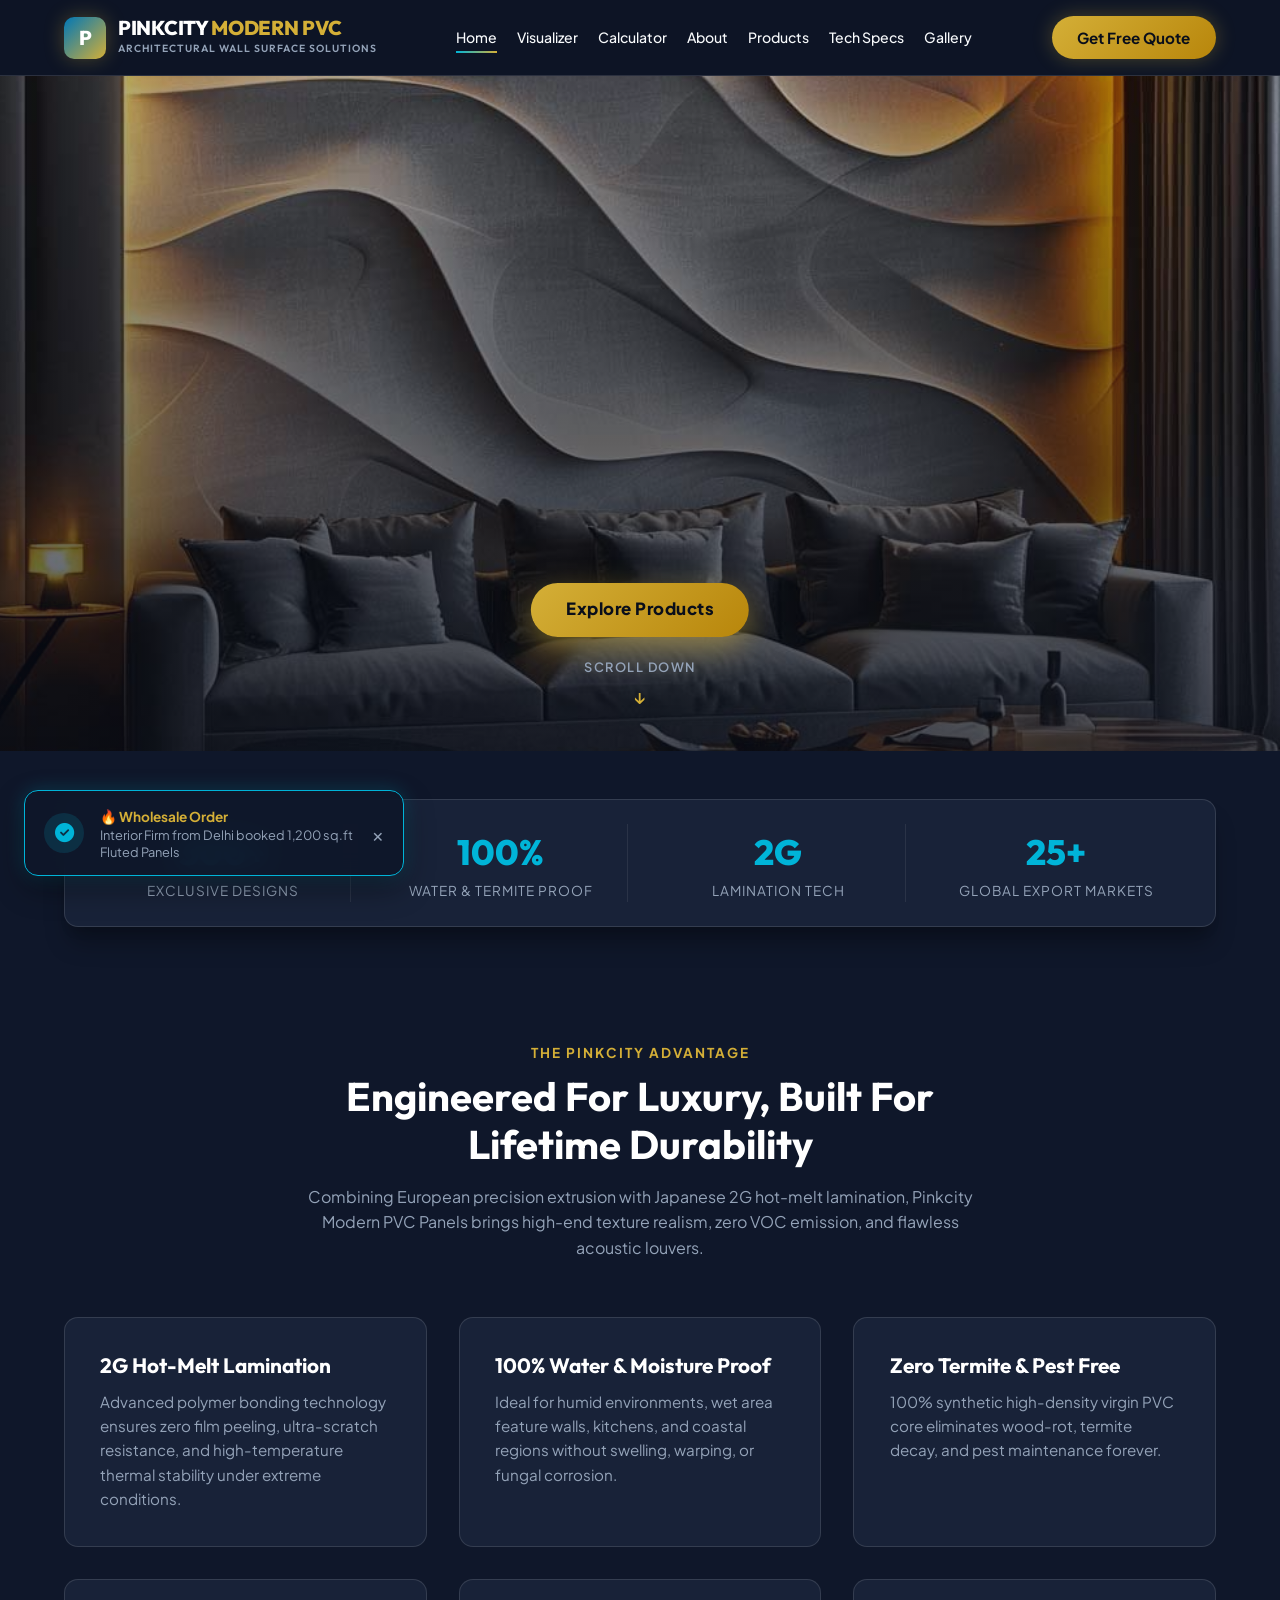
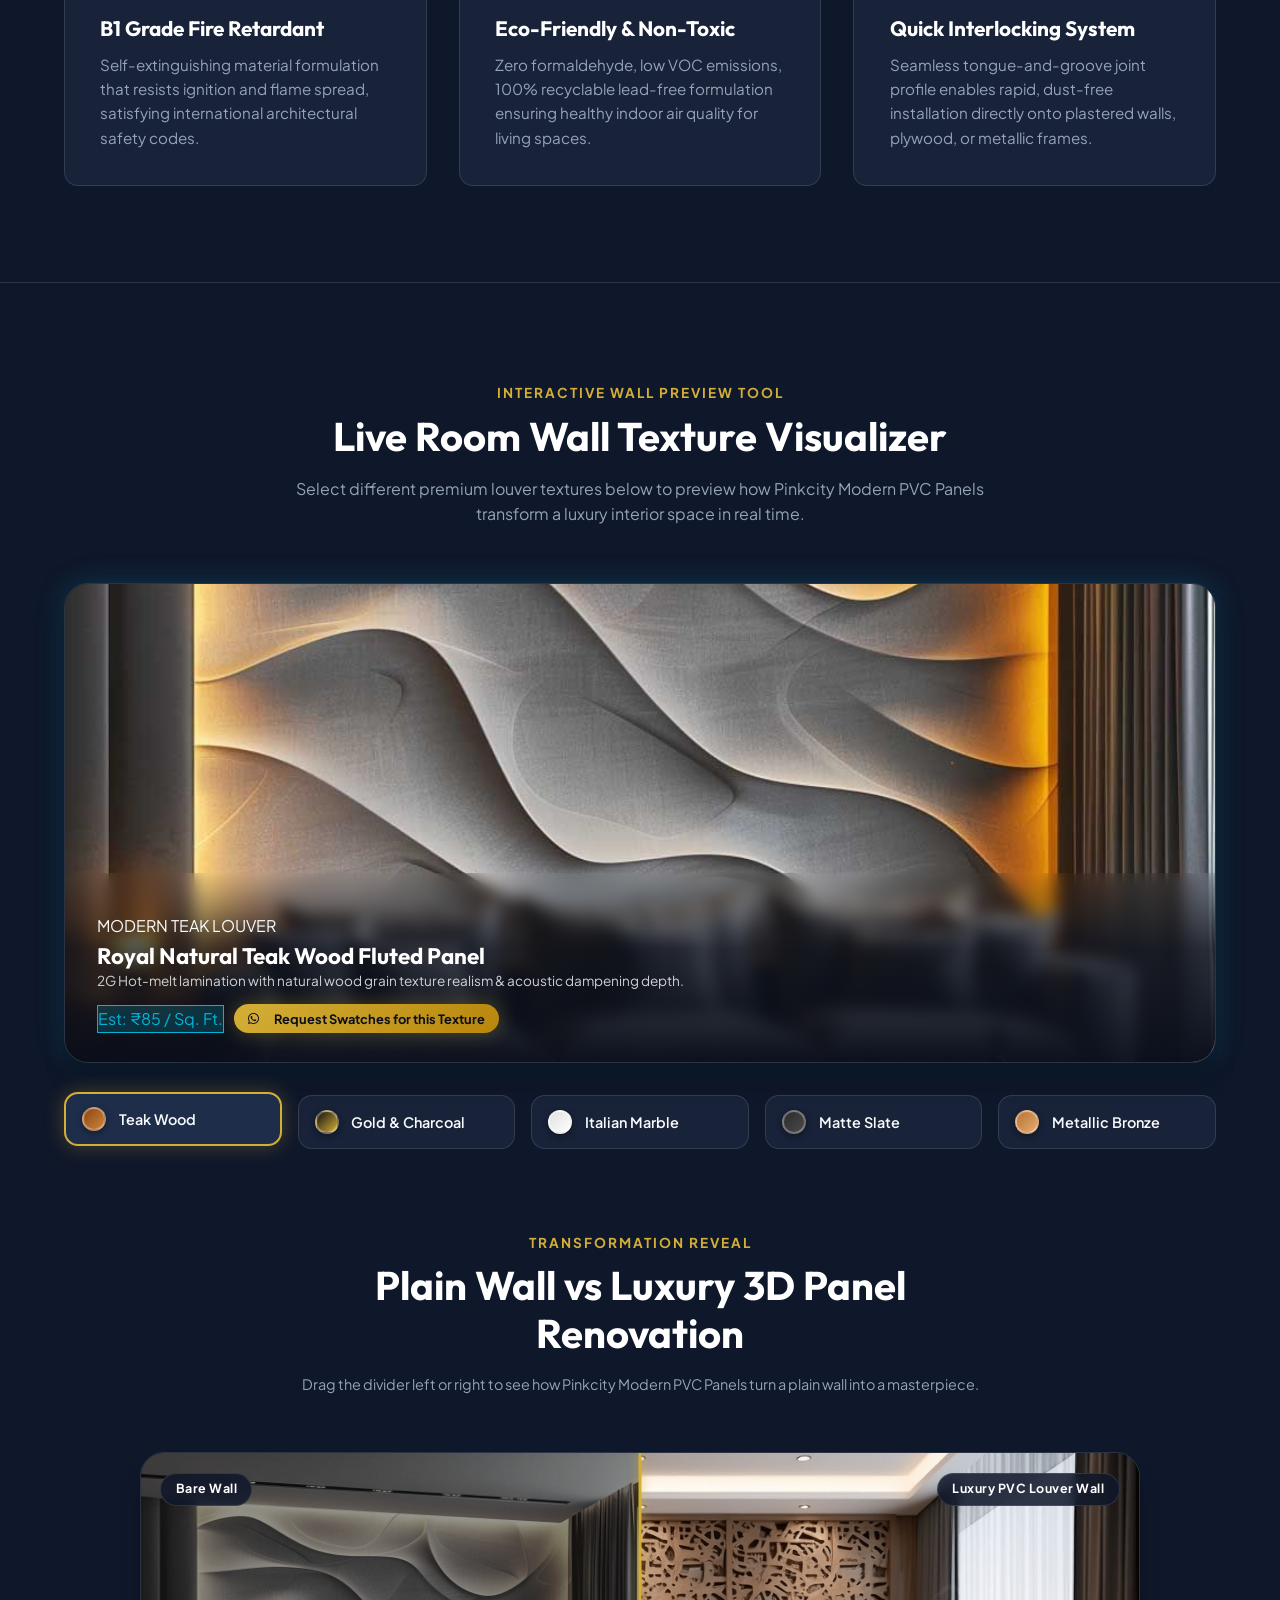
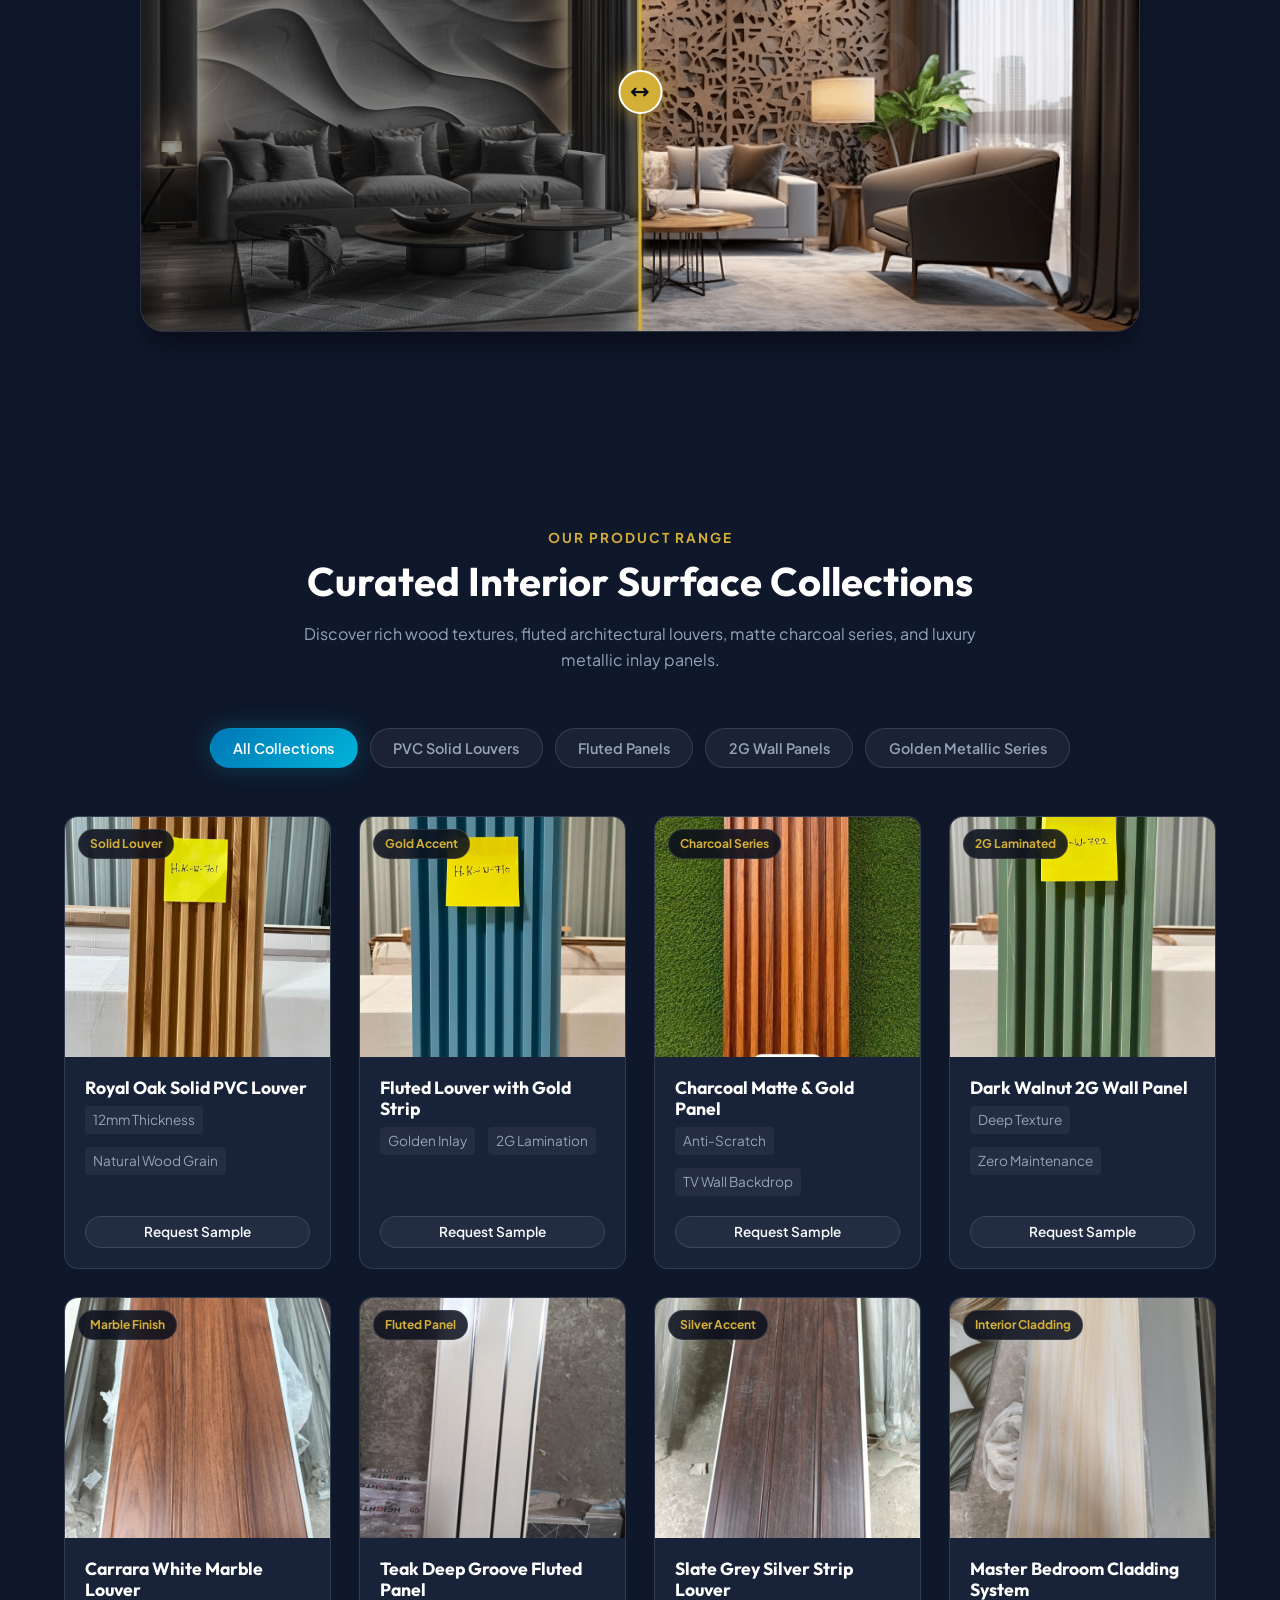
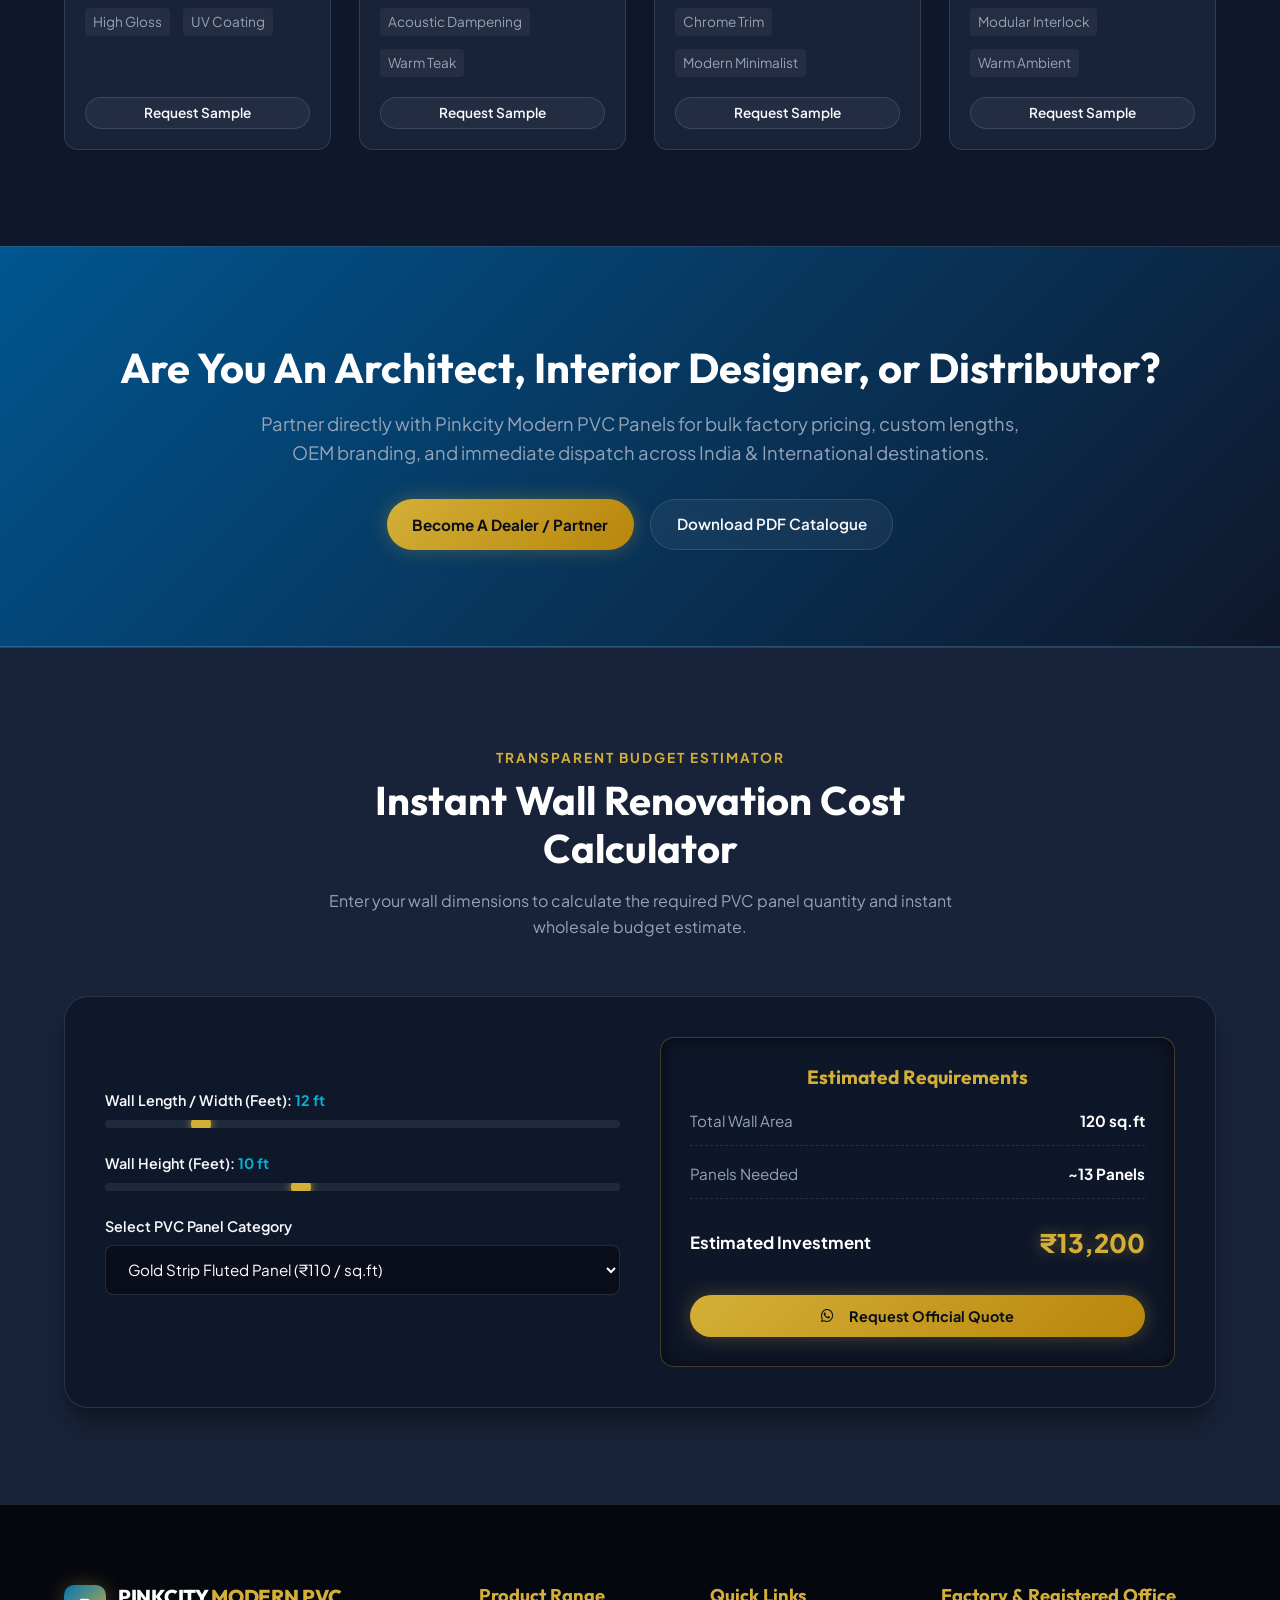
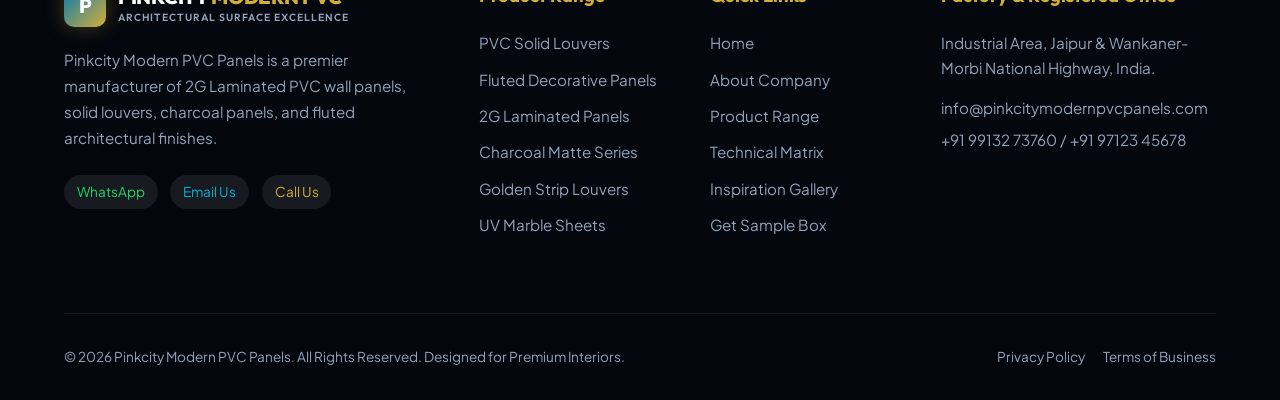
==== commit 50ca1d34: "Optimize navbar layout with single-line concise link labels and white-space nowrap" ====
--- a/index.html
+++ b/index.html
@@ -37,13 +37,14 @@
 
         <ul class="nav-links">
           <li><a href="index.html" class="nav-link active">Home</a></li>
-          <li><a href="#visualizer" class="nav-link">Live Visualizer</a></li>
-          <li><a href="#calculator" class="nav-link">Cost Calculator</a></li>
-          <li><a href="about.html" class="nav-link">About Us</a></li>
+          <li><a href="#visualizer" class="nav-link">Visualizer</a></li>
+          <li><a href="#calculator" class="nav-link">Calculator</a></li>
+          <li><a href="about.html" class="nav-link">About</a></li>
           <li><a href="products.html" class="nav-link">Products</a></li>
-          <li><a href="tech-specs.html" class="nav-link">2G Tech Specs</a></li>
+          <li><a href="tech-specs.html" class="nav-link">Tech Specs</a></li>
           <li><a href="gallery.html" class="nav-link">Gallery</a></li>
         </ul>
+
 
 
         <div class="nav-cta">
--- a/asset/interior.css
+++ b/asset/interior.css
@@ -127,12 +127,36 @@
   }
 }
 
+.section {
+  padding: 5rem 0;
+  position: relative;
+  width: 100%;
+  max-width: 100%;
+  box-sizing: border-box;
+  overflow: hidden;
+}
+
+.text-center {
+  text-align: center !important;
+}
+
 .container {
   width: 100%;
   max-width: 1280px;
   margin: 0 auto;
   padding: 0 1.5rem;
-}
+  box-sizing: border-box;
+}
+
+@media (max-width: 768px) {
+  .section {
+    padding: 3rem 0;
+  }
+  .container {
+    padding: 0 1rem;
+  }
+}
+
 
 /* --- Top Notice & Info Bar --- */
 .topbar {
@@ -269,17 +293,19 @@
 .nav-links {
   display: flex;
   align-items: center;
-  gap: 2rem;
+  gap: 1.25rem;
   list-style: none;
 }
 
 .nav-link {
   font-weight: 500;
-  font-size: 0.95rem;
+  font-size: 0.88rem;
   color: var(--text-main);
   position: relative;
-  padding: 0.5rem 0;
-}
+  padding: 0.4rem 0;
+  white-space: nowrap;
+}
+
 
 .nav-link::after {
   content: '';
@@ -1283,7 +1309,27 @@
    MOBILE RESPONSIVE STYLING (TOUCH & SMARTPHONE OPTIMIZATIONS)
    ========================================================================== */
 
+@media (max-width: 1200px) and (min-width: 769px) {
+  .nav-links {
+    gap: 0.85rem;
+  }
+  .nav-link {
+    font-size: 0.82rem;
+  }
+  .brand-name {
+    font-size: 1.05rem;
+  }
+  .brand-tag {
+    display: none;
+  }
+  .nav-cta .btn {
+    padding: 0.5rem 1rem;
+    font-size: 0.82rem;
+  }
+}
+
 @media (max-width: 992px) {
+
   .brand-name {
     font-size: 1.1rem;
   }
@@ -1411,8 +1457,11 @@
 
   .specs-table-container {
     overflow-x: auto;
+    width: 100%;
+    max-width: 100%;
     -webkit-overflow-scrolling: touch;
   }
+
 
   .specs-table {
     min-width: 650px;
@@ -1718,11 +1767,12 @@
 }
 
 .ba-before-wrapper .ba-img {
-  width: 1000px; /* Match max-width of container */
-  max-width: 100vw;
+  width: 100%;
+  max-width: 100%;
   height: 100%;
   object-fit: cover;
 }
+
 
 /* --- Container Utility --- */
 .container {
@@ -1798,10 +1848,11 @@
   border: 1px solid var(--glass-border);
   box-shadow: var(--shadow-lg);
   margin-top: 2rem;
-  width: 100%;
-  max-width: 100%;
-  overflow: hidden;
-  box-sizing: border-box;
+  width: 100% !important;
+  max-width: 100% !important;
+  min-width: 0 !important;
+  overflow: hidden !important;
+  box-sizing: border-box !important;
 }
 
 .calculator-grid {
@@ -1809,38 +1860,76 @@
   grid-template-columns: 1fr 1fr;
   gap: 2.5rem;
   align-items: center;
-  width: 100%;
-  max-width: 100%;
-  box-sizing: border-box;
+  width: 100% !important;
+  max-width: 100% !important;
+  min-width: 0 !important;
+  box-sizing: border-box !important;
 }
 
 .calc-inputs, .calc-results {
-  width: 100%;
-  max-width: 100%;
-  box-sizing: border-box;
-}
-
-.calc-range {
-  width: 100%;
-  max-width: 100%;
-  height: 8px;
-  border-radius: 5px;
-  background: #1e293b;
-  outline: none;
-  accent-color: var(--accent-gold);
-  cursor: pointer;
-  margin-top: 0.5rem;
-  box-sizing: border-box;
-}
+  width: 100% !important;
+  max-width: 100% !important;
+  min-width: 0 !important;
+  box-sizing: border-box !important;
+  overflow: hidden !important;
+}
+
+.calc-inputs .form-group {
+  width: 100% !important;
+  max-width: 100% !important;
+  min-width: 0 !important;
+  box-sizing: border-box !important;
+}
+
+input[type=range].calc-range, .calc-range {
+  -webkit-appearance: none !important;
+  appearance: none !important;
+  width: 100% !important;
+  max-width: 100% !important;
+  min-width: 0 !important;
+  height: 8px !important;
+  border-radius: 5px !important;
+  background: #1e293b !important;
+  outline: none !important;
+  accent-color: var(--accent-gold) !important;
+  cursor: pointer !important;
+  margin-top: 0.5rem !important;
+  box-sizing: border-box !important;
+  display: block !important;
+  overflow: hidden !important;
+}
+
+input[type=range].calc-range::-webkit-slider-runnable-track {
+  width: 100% !important;
+  max-width: 100% !important;
+  height: 8px !important;
+  background: #1e293b !important;
+  border-radius: 5px !important;
+}
+
+input[type=range].calc-range::-webkit-slider-thumb {
+  -webkit-appearance: none !important;
+  appearance: none !important;
+  width: 20px !important;
+  height: 20px !important;
+  border-radius: 50% !important;
+  background: var(--accent-gold) !important;
+  cursor: pointer !important;
+  margin-top: -6px !important;
+  box-shadow: 0 0 10px rgba(212, 175, 55, 0.8) !important;
+}
+
 
 .calc-inputs select.form-control {
-  width: 100%;
-  max-width: 100%;
-  box-sizing: border-box;
-  text-overflow: ellipsis;
-  overflow: hidden;
-  white-space: nowrap;
-}
+  width: 100% !important;
+  max-width: 100% !important;
+  min-width: 0 !important;
+  box-sizing: border-box !important;
+  text-overflow: ellipsis !important;
+  overflow: hidden !important;
+  white-space: nowrap !important;
+}
+
 
 .calc-results {
   background: rgba(15, 23, 42, 0.9);
@@ -1972,48 +2061,91 @@
 }
 
 @media (max-width: 768px) {
+  html, body {
+    overflow-x: hidden !important;
+    width: 100% !important;
+  }
   .container {
-    padding-left: 0.85rem;
-    padding-right: 0.85rem;
+    padding-left: 0.85rem !important;
+    padding-right: 0.85rem !important;
+    width: 100% !important;
+    max-width: 100% !important;
+    box-sizing: border-box !important;
+  }
+  .footer-grid {
+    grid-template-columns: 1fr !important;
+    gap: 2rem !important;
+  }
+  .features-grid {
+    grid-template-columns: 1fr !important;
+    gap: 1.2rem !important;
   }
   .calculator-card {
-    padding: 1.25rem 0.85rem;
-    margin-top: 1rem;
-    width: 100%;
-    max-width: 100%;
+    padding: 1.25rem 0.85rem !important;
+    margin-top: 1rem !important;
+    width: 100% !important;
+    max-width: 100% !important;
+    box-sizing: border-box !important;
   }
   .calculator-grid {
-    grid-template-columns: 1fr;
-    gap: 1.2rem;
-  }
-  .calc-results {
-    padding: 1rem 0.75rem;
+    grid-template-columns: 1fr !important;
+    gap: 1.2rem !important;
+    width: 100% !important;
+    max-width: 100% !important;
+    box-sizing: border-box !important;
+  }
+  .calc-inputs, .calc-results {
+    width: 100% !important;
+    max-width: 100% !important;
+    box-sizing: border-box !important;
+  }
+  .calc-inputs select.form-control, select.form-control {
+    width: 100% !important;
+    max-width: 100% !important;
+    box-sizing: border-box !important;
+    text-overflow: ellipsis !important;
+    overflow: hidden !important;
+    white-space: nowrap !important;
+    font-size: 0.85rem !important;
+    padding: 0.65rem 2rem 0.65rem 0.75rem !important;
+    appearance: none !important;
+    -webkit-appearance: none !important;
+    background-image: url("data:image/svg+xml;charset=UTF-8,%3csvg xmlns='http://www.w3.org/2000/svg' viewBox='0 0 24 24' fill='none' stroke='%23d4af37' stroke-width='2' stroke-linecap='round' stroke-linejoin='round'%3e%3cpolyline points='6 9 12 15 18 9'%3e%3c/polyline%3e%3c/svg%3e") !important;
+    background-repeat: no-repeat !important;
+    background-position: right 0.75rem center !important;
+    background-size: 1rem !important;
   }
   .price-tag {
-    font-size: 1.35rem;
+    font-size: 1.35rem !important;
   }
   #btnCalcApplyQuote {
-    padding: 0.75rem 0.5rem;
-    font-size: 0.82rem;
+    padding: 0.75rem 0.5rem !important;
+    font-size: 0.82rem !important;
+    width: 100% !important;
+    max-width: 100% !important;
   }
   .visualizer-stage, .ba-slider-container {
-    height: 280px;
-  }
+    height: 280px !important;
+    width: 100% !important;
+    max-width: 100% !important;
+  }
+
   .ba-before-wrapper .ba-img {
-    width: calc(100vw - 1.7rem);
-    max-width: 100vw;
+    width: calc(100vw - 1.7rem) !important;
+    max-width: 100% !important;
   }
   .toast-notification {
-    bottom: 90px;
-    left: 50%;
-    transform: translateX(-50%) translateY(100px);
-    width: 90%;
+    bottom: 90px !important;
+    left: 50% !important;
+    transform: translateX(-50%) translateY(100px) !important;
+    width: 90% !important;
   }
   .toast-notification.show {
-    transform: translateX(-50%) translateY(0);
-  }
-}
-
-
-
-
+    transform: translateX(-50%) translateY(0) !important;
+  }
+}
+
+
+
+
+
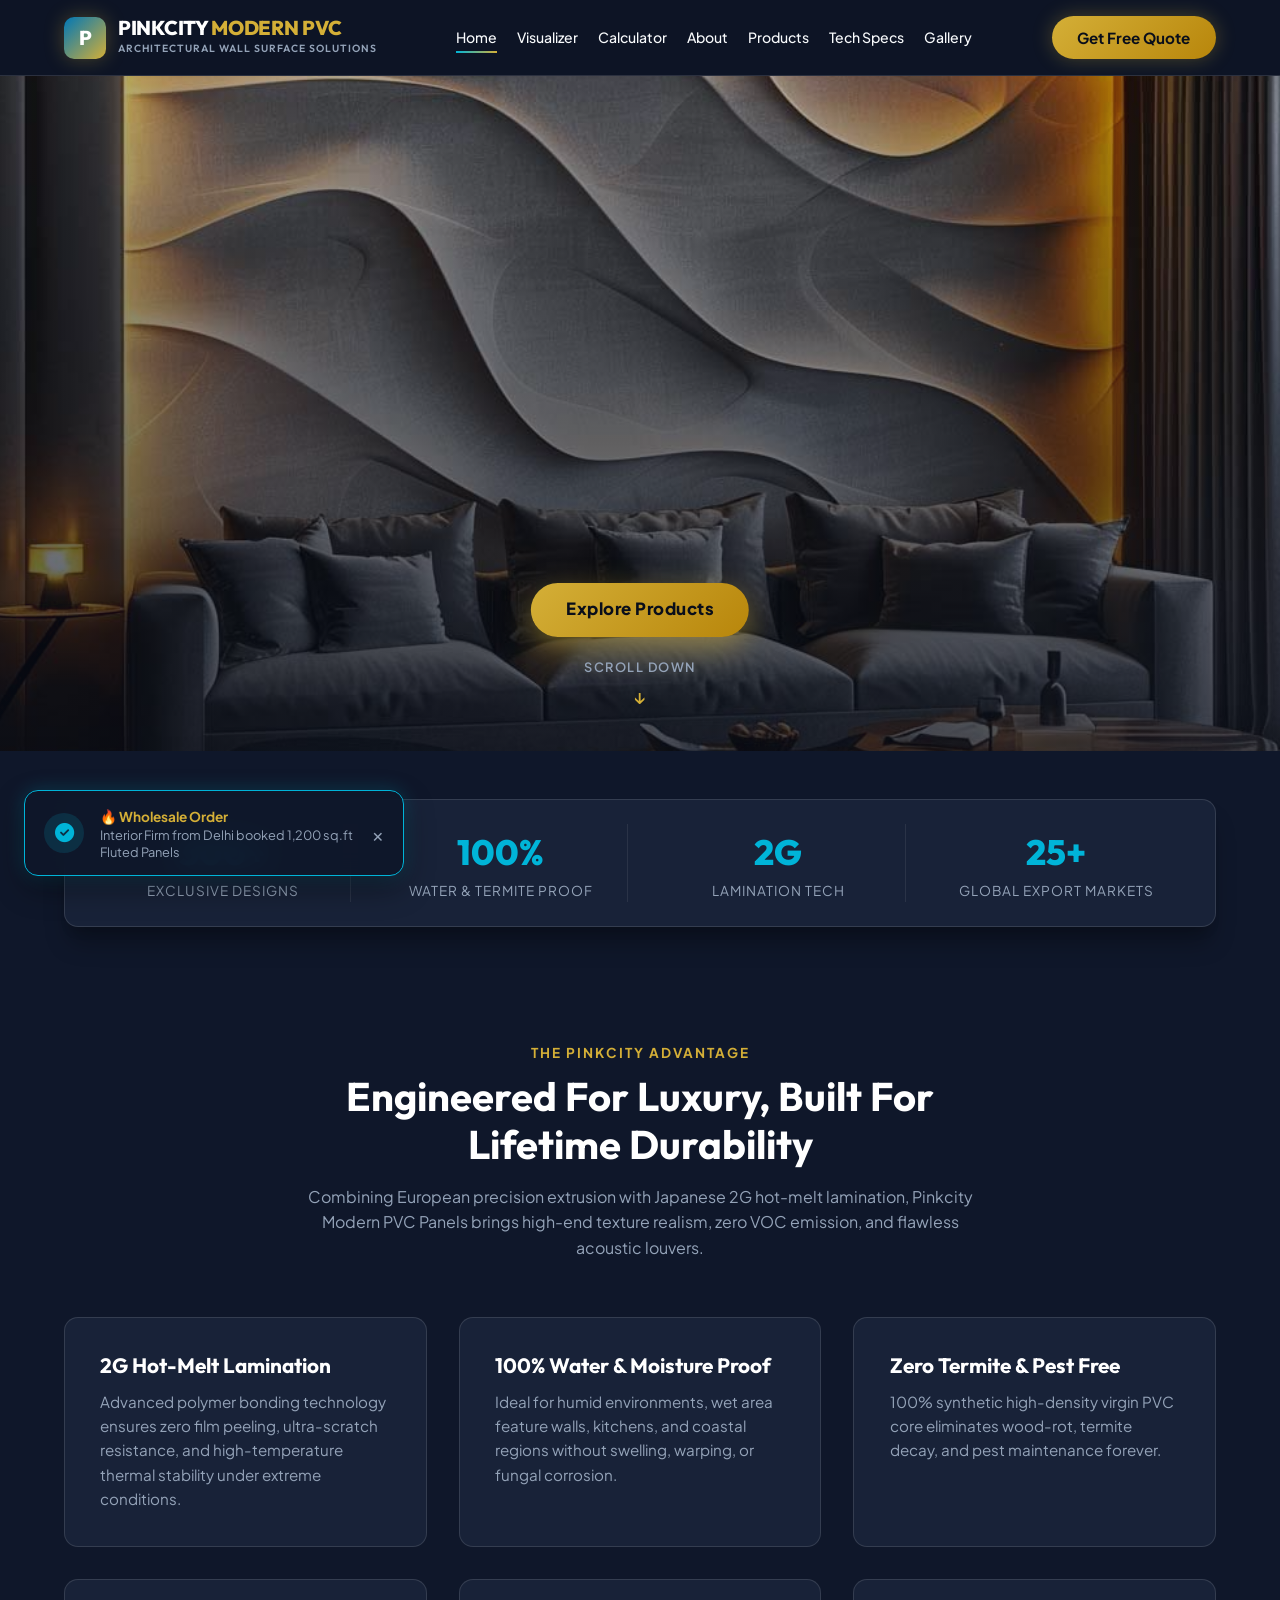
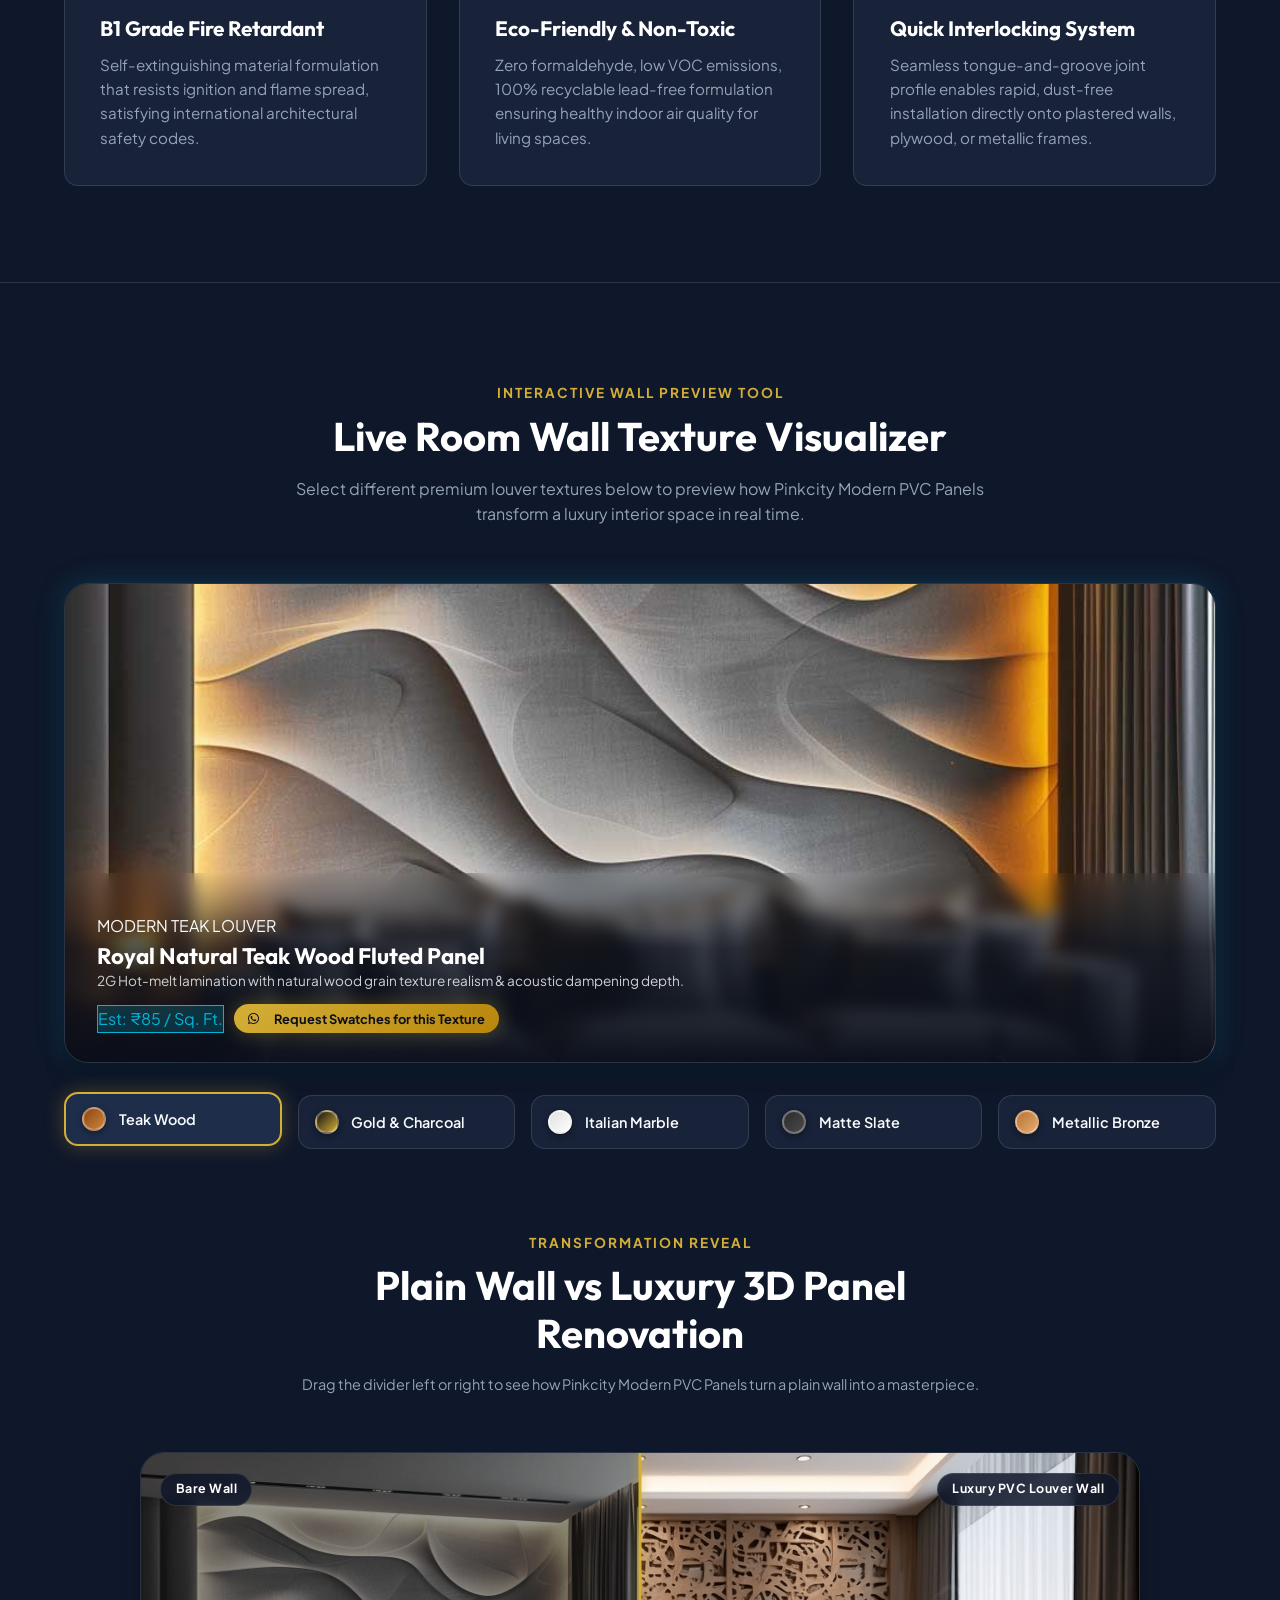
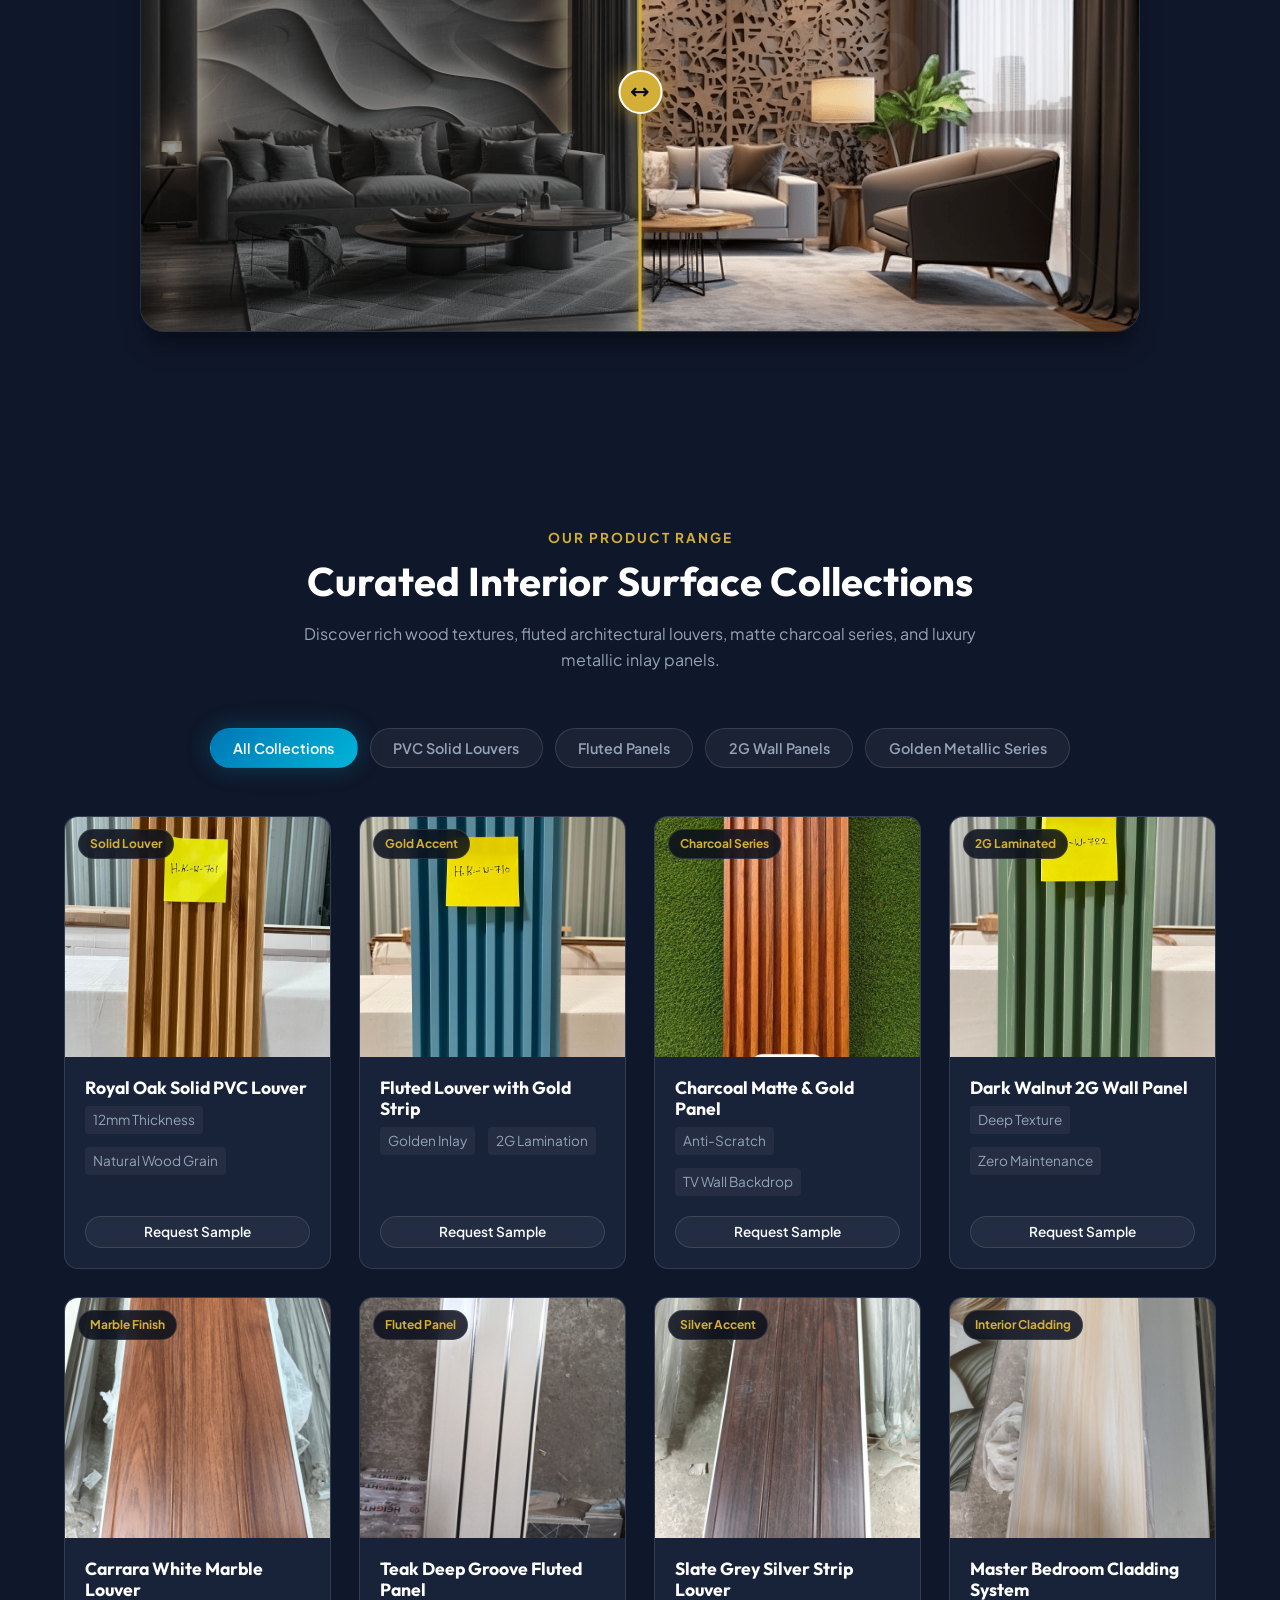
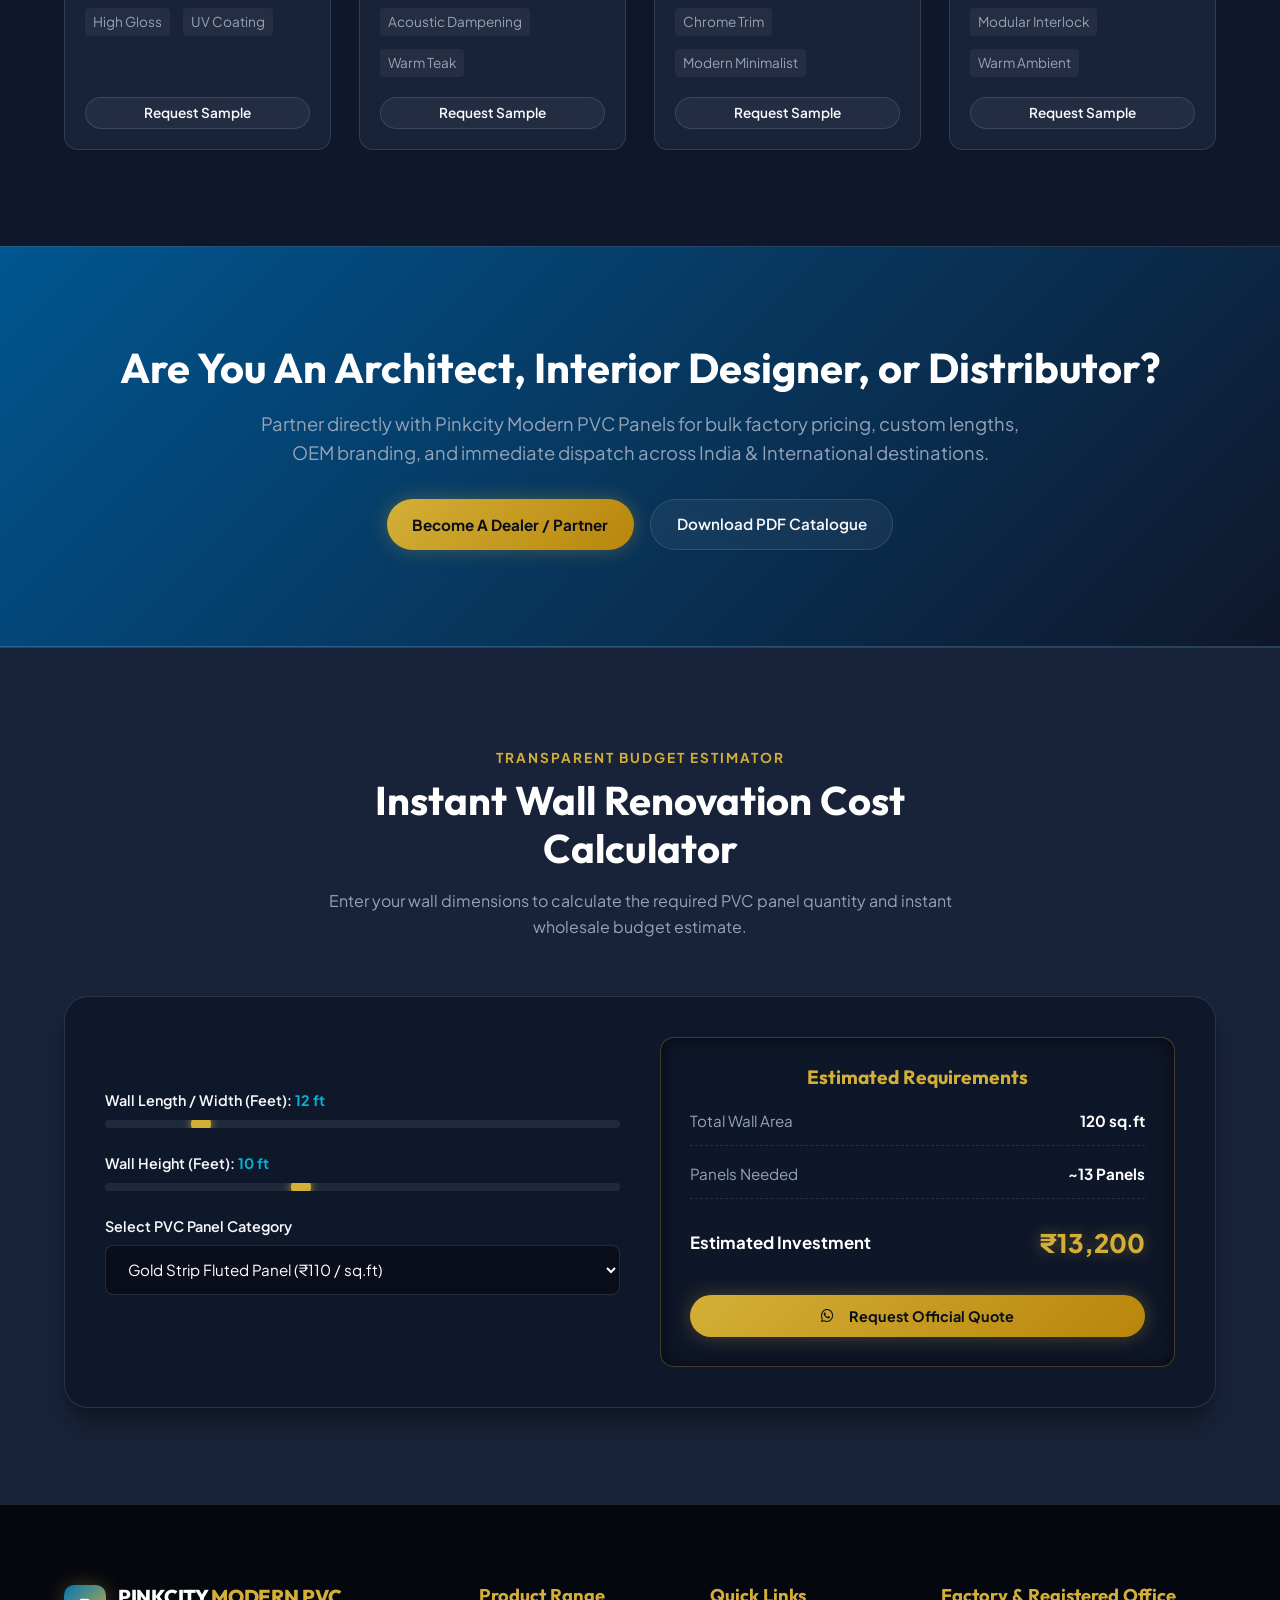
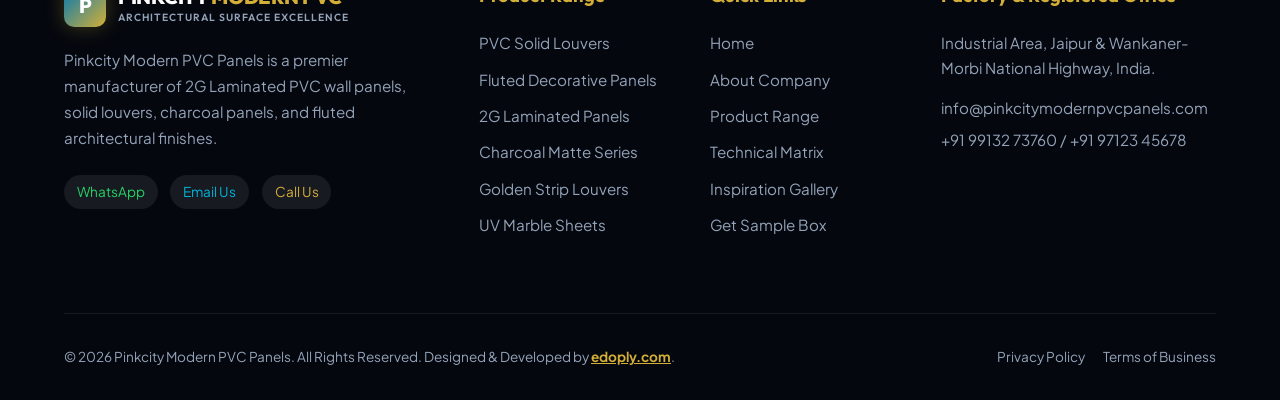
==== commit a3143774: "Add Designed & Developed by edoply.com credit link in footers" ====
--- a/index.html
+++ b/index.html
@@ -652,12 +652,13 @@
       </div>
 
       <div class="footer-bottom">
-        <div>&copy; 2026 Pinkcity Modern PVC Panels. All Rights Reserved. Designed for Premium Interiors.</div>
+        <div>&copy; 2026 Pinkcity Modern PVC Panels. All Rights Reserved. Designed & Developed by <a href="https://edoply.com" target="_blank" style="color: var(--accent-gold); font-weight: 700; text-decoration: underline;">edoply.com</a>.</div>
         <div>
           <a href="#" style="color: var(--text-muted); margin-right: 1rem;">Privacy Policy</a>
           <a href="#" style="color: var(--text-muted);">Terms of Business</a>
         </div>
       </div>
+
     </div>
   </footer>
 
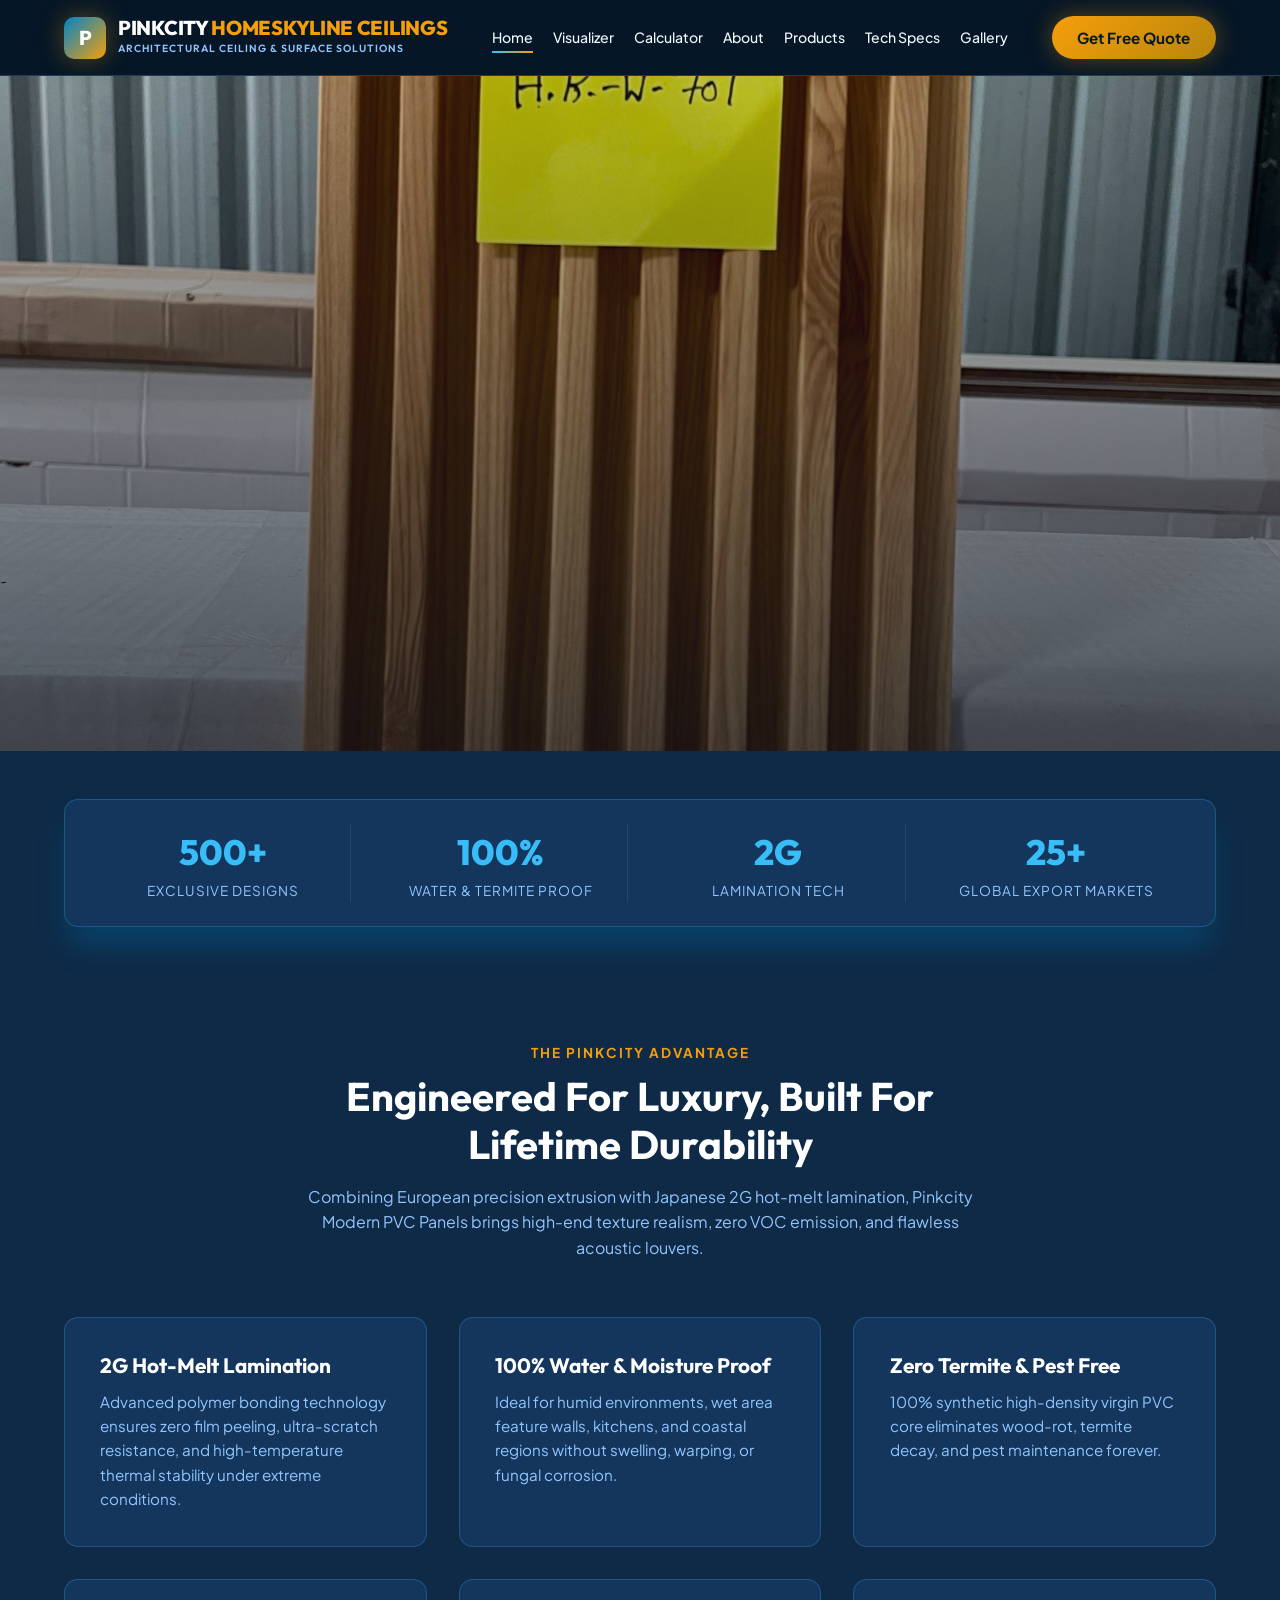
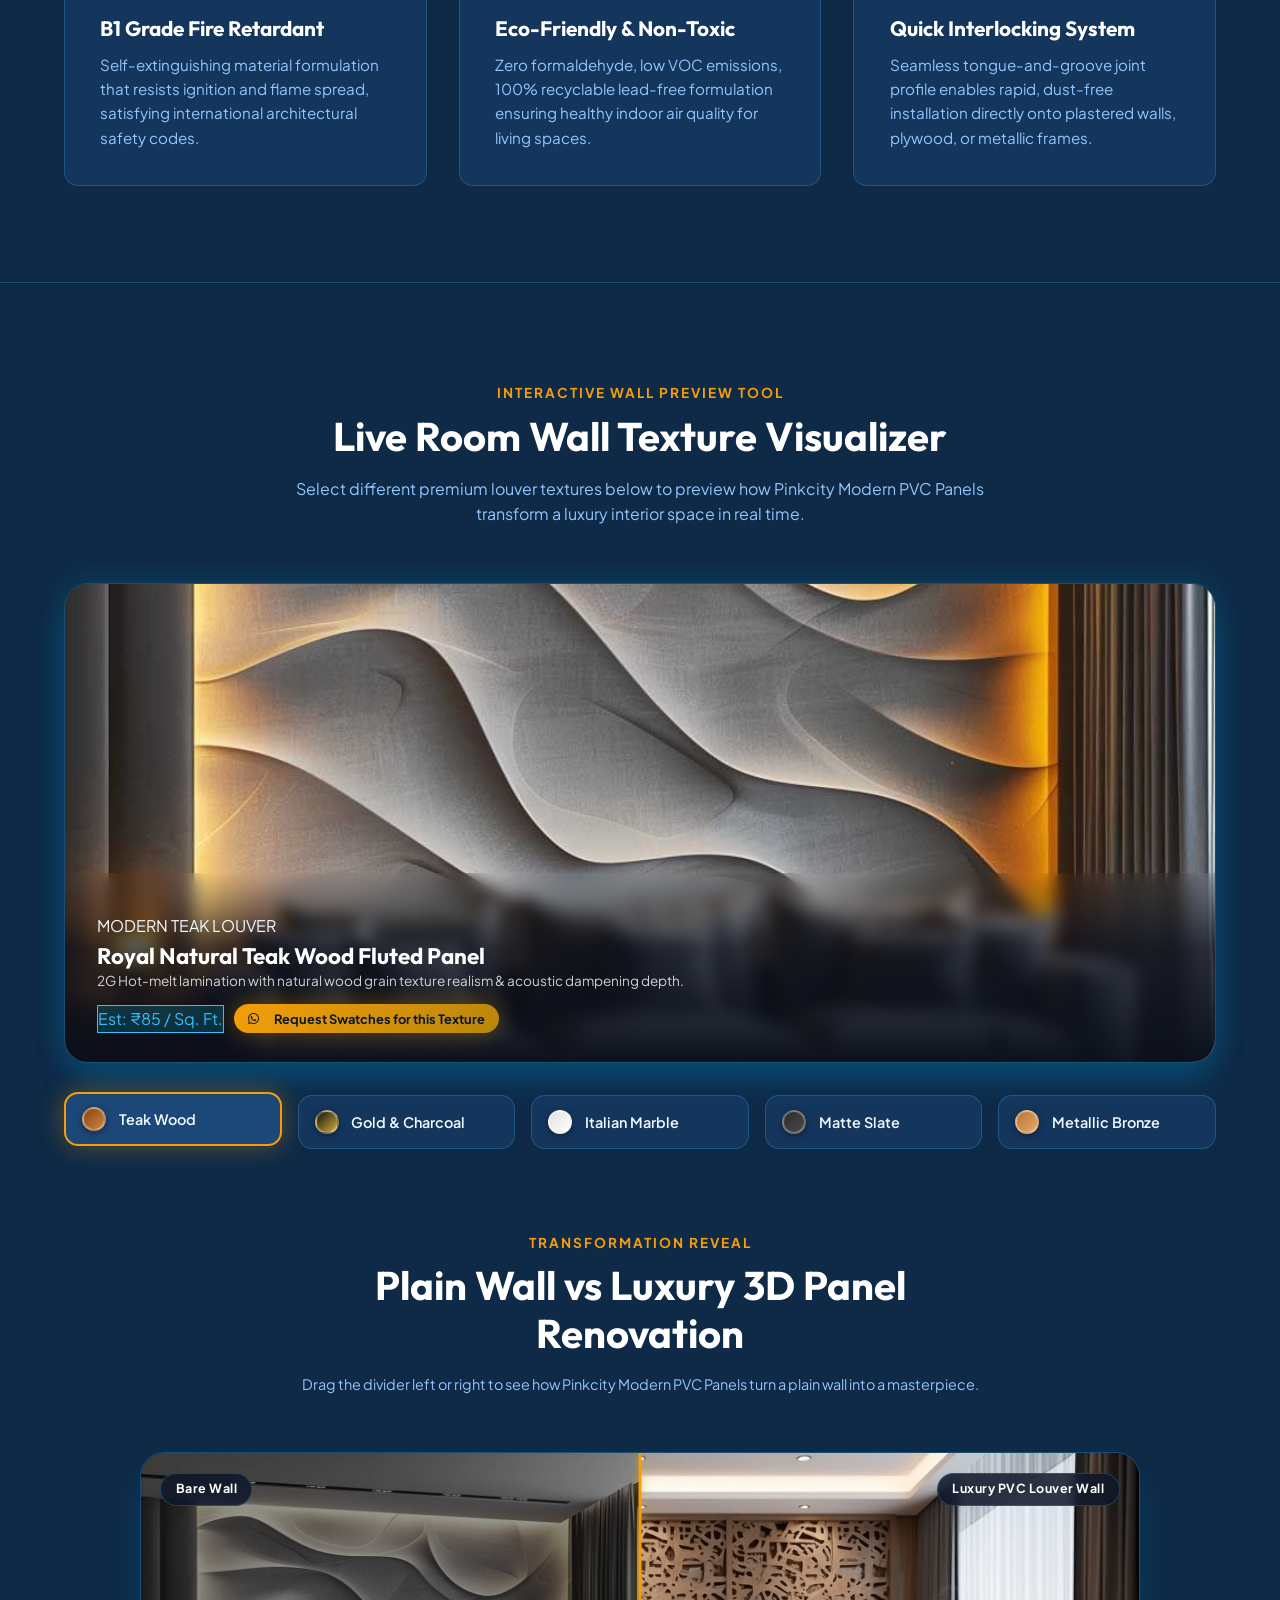
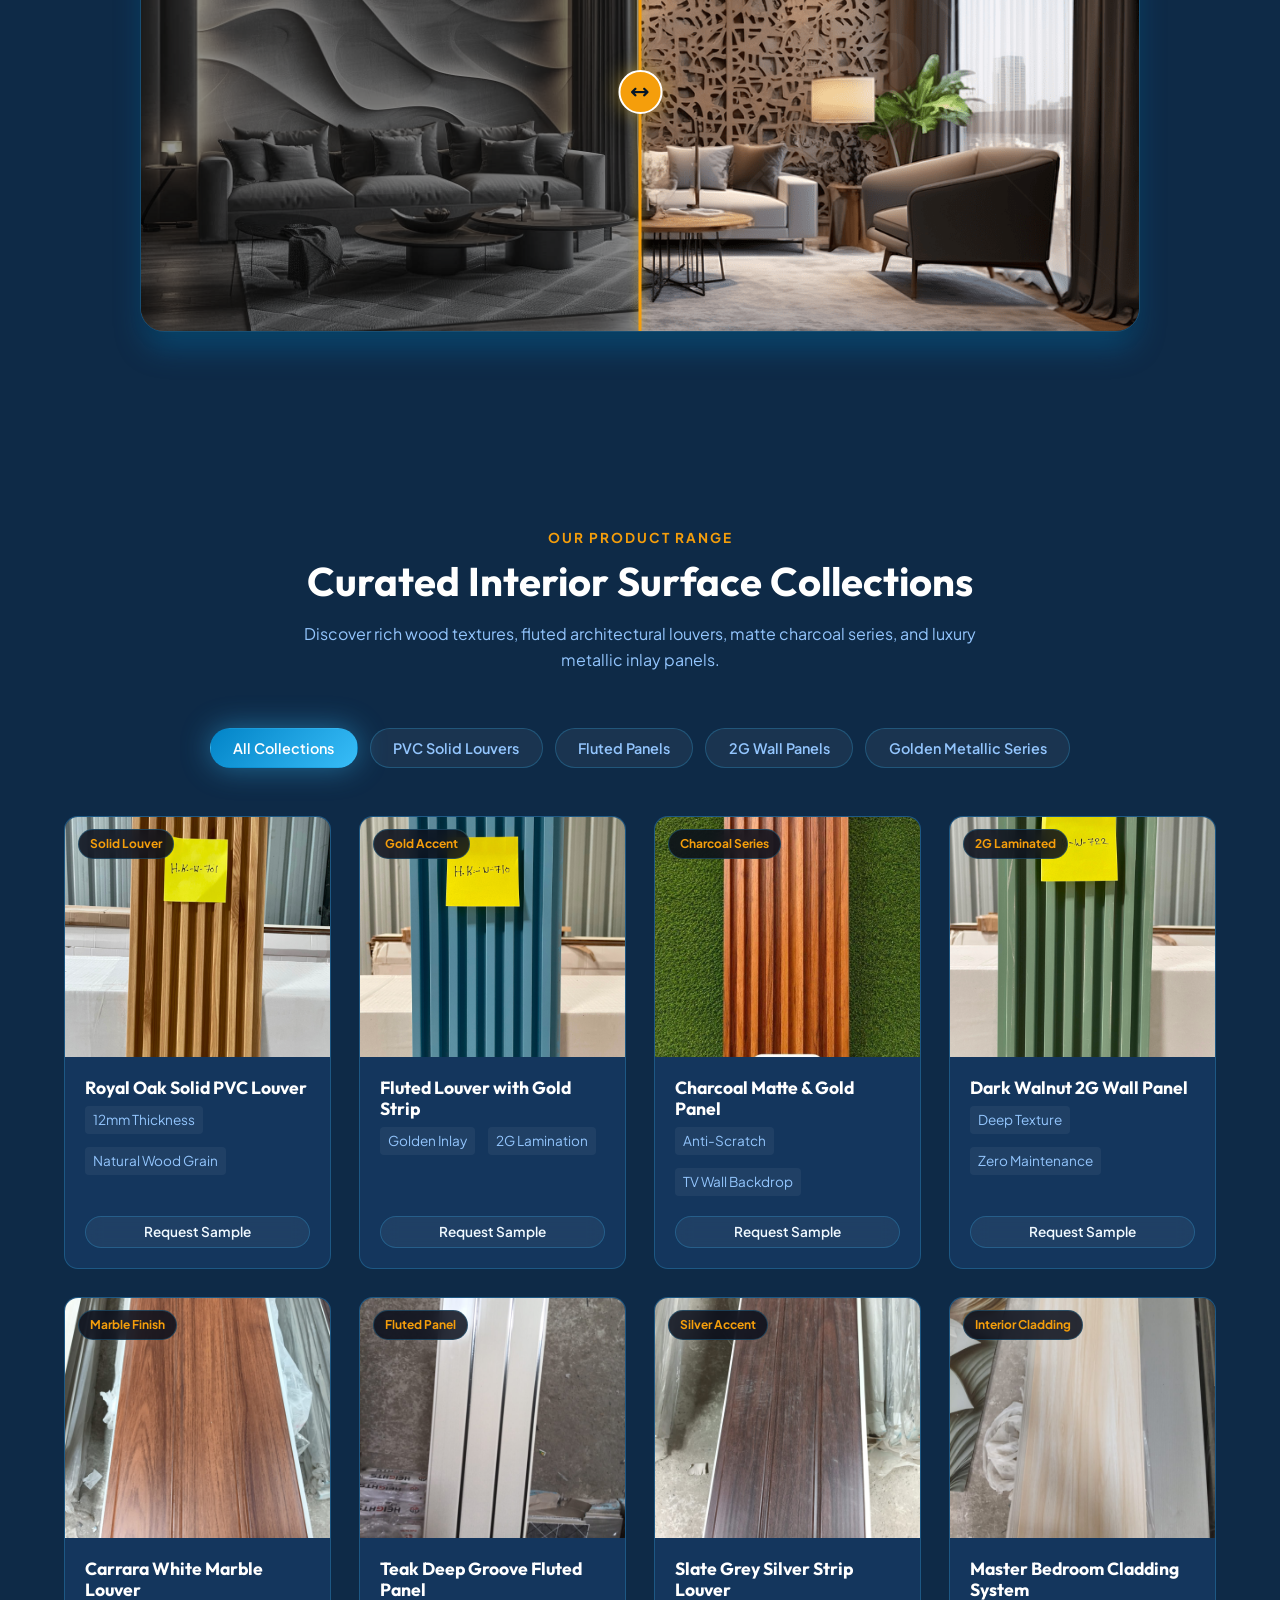
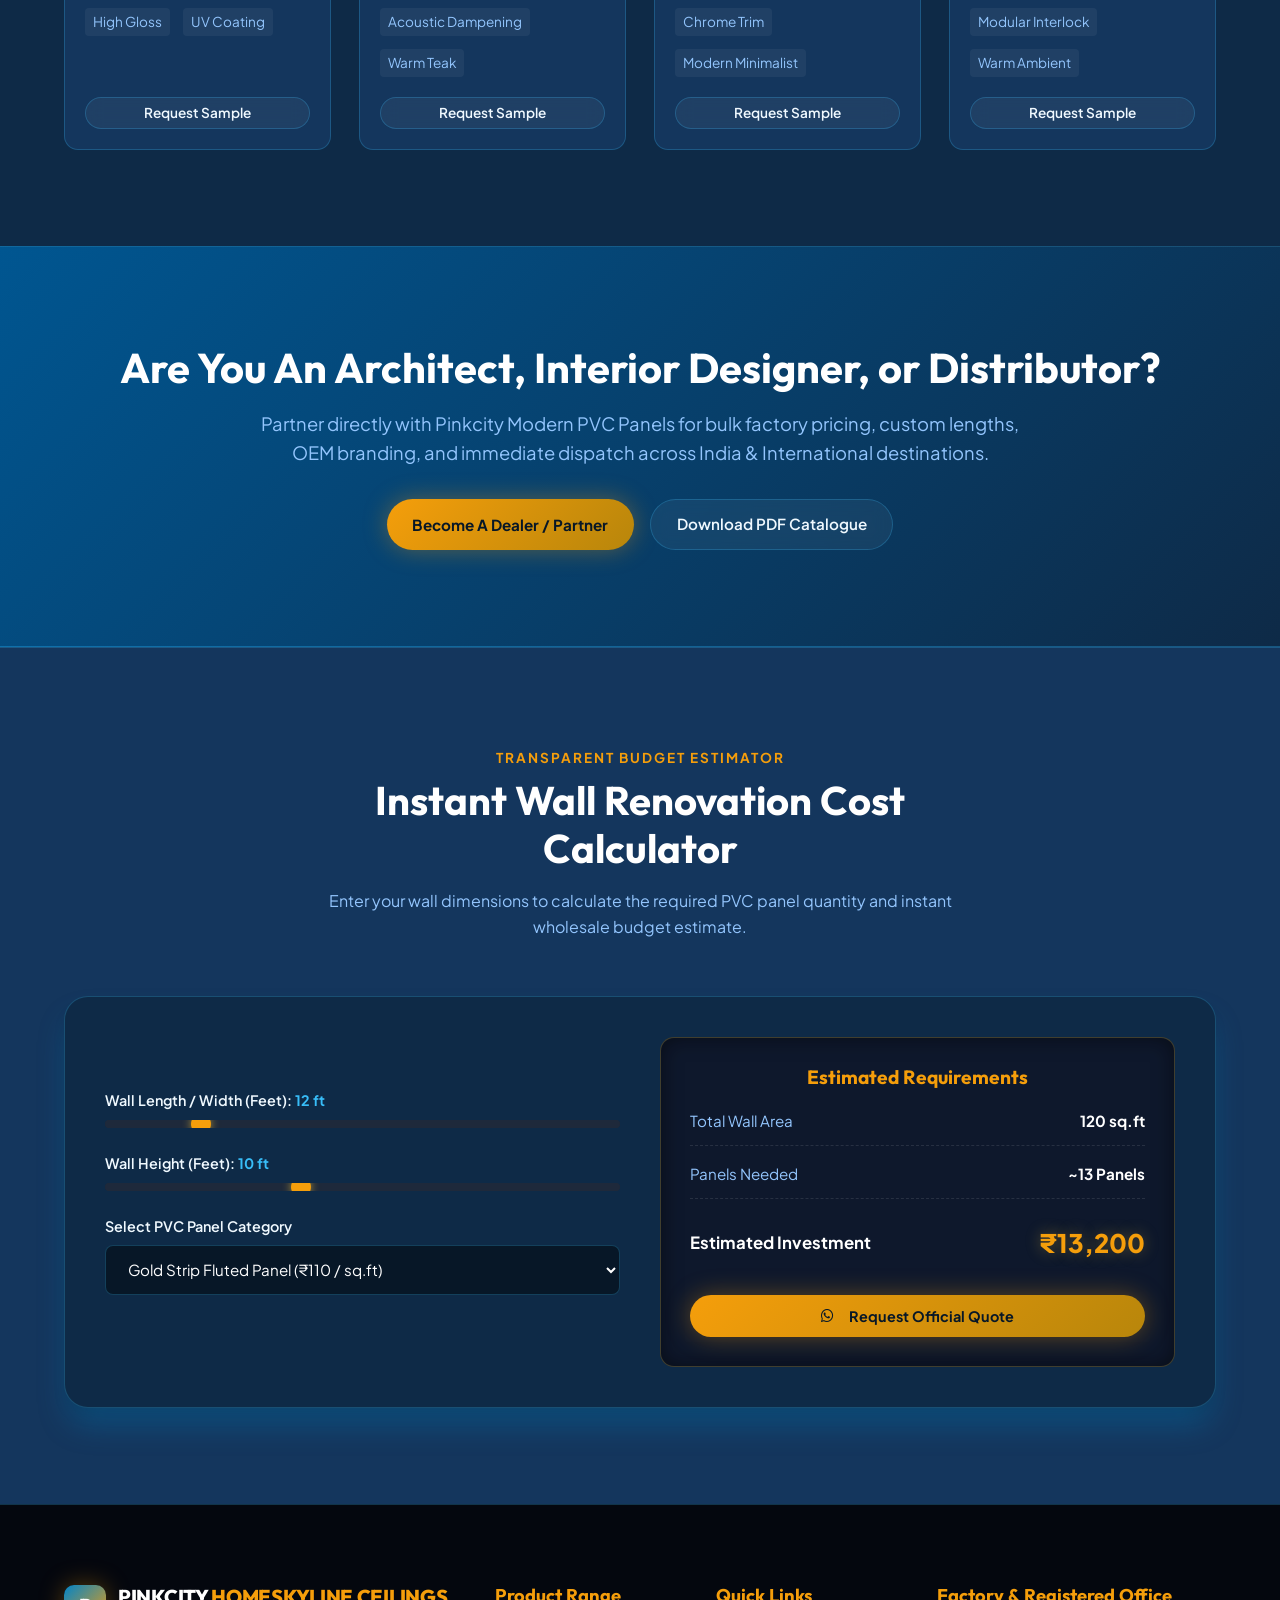
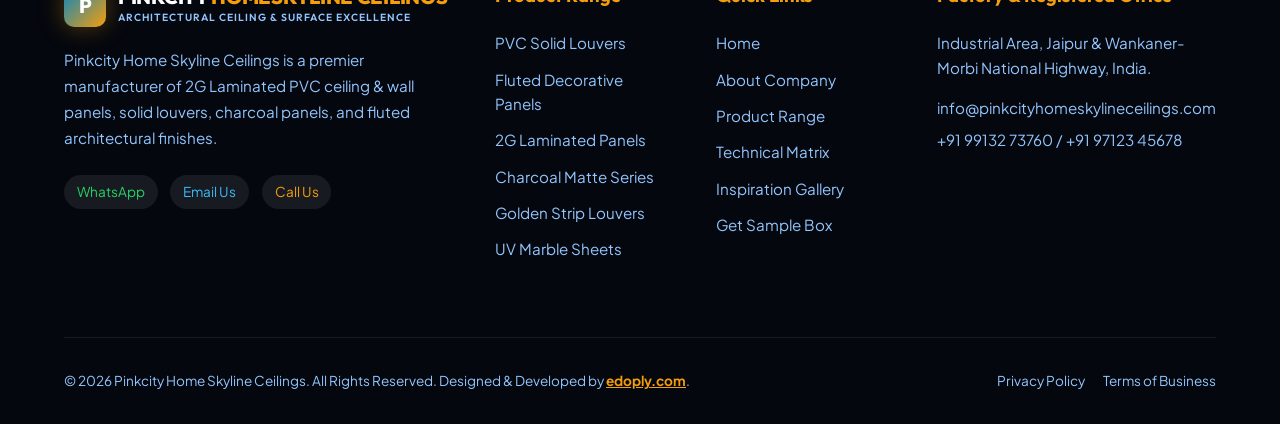
==== commit f92b1a88: "Update brand name to Pinkcity Home Skyline Ceilings and apply vibrant Sky Blue theme" ====
--- a/index.html
+++ b/index.html
@@ -4,12 +4,12 @@
 <head>
   <meta charset="UTF-8">
   <meta name="viewport" content="width=device-width, initial-scale=1.0">
-  <title>Pinkcity Modern PVC Panels | PVC Wall Panels, Solid Louvers & Decorative Fluted Panels Manufacturer</title>
+  <title>Pinkcity Home Skyline Ceilings | PVC Ceiling & Wall Panels, Solid Louvers & Decorative Fluted Panels</title>
   <meta name="description"
-    content="Pinkcity Modern PVC Panels is a premier manufacturer of high-end PVC wall panels, 2G laminated solid louvers, charcoal decorative panels, and acoustic architectural wall solutions.">
+    content="Pinkcity Home Skyline Ceilings is a premier manufacturer of high-end PVC ceiling panels, wall panels, 2G laminated solid louvers, charcoal decorative panels, and architectural ceiling solutions.">
   <meta name="keywords"
-    content="Pinkcity Modern PVC Panels, PVC wall panels, PVC solid louvers, fluted PVC panels, charcoal wall panels, 2G lamination panels, interior wall cladding, architectural louvers">
-  <meta name="author" content="Pinkcity Modern PVC Panels">
+    content="Pinkcity Home Skyline Ceilings, PVC ceilings, PVC wall panels, PVC solid louvers, fluted PVC panels, charcoal wall panels, 2G lamination panels, architectural ceilings">
+  <meta name="author" content="Pinkcity Home Skyline Ceilings">
 
   <!-- FontAwesome Icons -->
   <link rel="stylesheet" href="https://cdnjs.cloudflare.com/ajax/libs/font-awesome/6.4.0/css/all.min.css">
@@ -30,10 +30,11 @@
         <a href="index.html" class="brand-logo">
           <div class="brand-logo-icon">P</div>
           <div class="brand-logo-text">
-            <span class="brand-name">PINKCITY <span class="brand-highlight">MODERN PVC</span></span>
-            <span class="brand-tag">Architectural Wall Surface Solutions</span>
+            <span class="brand-name">PINKCITY <span class="brand-highlight">HOMESKYLINE CEILINGS</span></span>
+            <span class="brand-tag">Architectural Ceiling & Surface Solutions</span>
           </div>
         </a>
+
 
         <ul class="nav-links">
           <li><a href="index.html" class="nav-link active">Home</a></li>
@@ -593,18 +594,18 @@
           <a href="index.html" class="brand-logo" style="margin-bottom: 1.25rem; display: inline-flex;">
             <div class="brand-logo-icon">P</div>
             <div class="brand-logo-text">
-              <span class="brand-name">PINKCITY <span class="brand-highlight">MODERN PVC</span></span>
-              <span class="brand-tag">Architectural Surface Excellence</span>
+              <span class="brand-name">PINKCITY <span class="brand-highlight">HOMESKYLINE CEILINGS</span></span>
+              <span class="brand-tag">Architectural Ceiling & Surface Excellence</span>
             </div>
           </a>
           <p style="color: var(--text-muted); line-height: 1.7; margin-bottom: 1.5rem;">
-            Pinkcity Modern PVC Panels is a premier manufacturer of 2G Laminated PVC wall panels, solid louvers,
+            Pinkcity Home Skyline Ceilings is a premier manufacturer of 2G Laminated PVC ceiling & wall panels, solid louvers,
             charcoal panels, and fluted architectural finishes.
           </p>
           <div style="display: flex; gap: 0.8rem; flex-wrap: wrap;">
             <a href="https://wa.me/919913273760" target="_blank"
               style="padding: 0.4rem 0.8rem; border-radius: var(--radius-full); background: rgba(255,255,255,0.08); font-size: 0.85rem; color: #25d366;">WhatsApp</a>
-            <a href="mailto:info@pinkcitymodernpvcpanels.com"
+            <a href="mailto:info@pinkcityhomeskylineceilings.com"
               style="padding: 0.4rem 0.8rem; border-radius: var(--radius-full); background: rgba(255,255,255,0.08); font-size: 0.85rem; color: var(--accent-cyan);">Email
               Us</a>
             <a href="tel:+919913273760"
@@ -643,7 +644,7 @@
             Industrial Area, Jaipur & Wankaner-Morbi National Highway, India.
           </p>
           <p style="color: var(--text-muted); margin-bottom: 0.5rem;">
-            info@pinkcitymodernpvcpanels.com
+            info@pinkcityhomeskylineceilings.com
           </p>
           <p style="color: var(--text-muted);">
             +91 99132 73760 / +91 97123 45678
@@ -652,7 +653,8 @@
       </div>
 
       <div class="footer-bottom">
-        <div>&copy; 2026 Pinkcity Modern PVC Panels. All Rights Reserved. Designed & Developed by <a href="https://edoply.com" target="_blank" style="color: var(--accent-gold); font-weight: 700; text-decoration: underline;">edoply.com</a>.</div>
+        <div>&copy; 2026 Pinkcity Home Skyline Ceilings. All Rights Reserved. Designed & Developed by <a href="https://edoply.com" target="_blank" style="color: var(--accent-gold); font-weight: 700; text-decoration: underline;">edoply.com</a>.</div>
+
         <div>
           <a href="#" style="color: var(--text-muted); margin-right: 1rem;">Privacy Policy</a>
           <a href="#" style="color: var(--text-muted);">Terms of Business</a>
--- a/asset/interior.css
+++ b/asset/interior.css
@@ -5,32 +5,32 @@
 
 @import url('https://fonts.googleapis.com/css2?family=Outfit:wght@300;400;500;600;700;800;900&family=Plus+Jakarta+Sans:ital,wght@0,300;0,400;0,500;0,600;0,700;1,400&display=swap');
 
-/* --- Root Color Variables & Design Tokens --- */
+/* --- Root Color Variables & Design Tokens (Sky Blue Theme) --- */
 :root {
-  --primary-dark: #090e1a;
-  --primary-navy: #0f172a;
-  --surface-card: #182238;
-  --surface-hover: #1e2d4a;
-  --accent-blue: #0077b6;
-  --accent-cyan: #00b4d8;
-  --accent-gold: #d4af37;
-  --accent-gold-light: #f3e5ab;
-  --text-main: #f8fafc;
-  --text-muted: #94a3b8;
-  --text-dark: #0f172a;
-  --bg-light: #f1f5f9;
+  --primary-dark: #071727;
+  --primary-navy: #0e2a47;
+  --surface-card: #14365d;
+  --surface-hover: #1c4779;
+  --accent-blue: #0284c7;
+  --accent-cyan: #38bdf8;
+  --accent-gold: #f59e0b;
+  --accent-gold-light: #fef08a;
+  --text-main: #f0f9ff;
+  --text-muted: #93c5fd;
+  --text-dark: #071727;
+  --bg-light: #e0f2fe;
   --bg-card-light: #ffffff;
 
   --font-heading: 'Outfit', sans-serif;
   --font-body: 'Plus Jakarta Sans', sans-serif;
 
-  --shadow-sm: 0 4px 6px -1px rgba(0, 0, 0, 0.1), 0 2px 4px -1px rgba(0, 0, 0, 0.06);
-  --shadow-lg: 0 20px 25px -5px rgba(0, 0, 0, 0.3), 0 10px 10px -5px rgba(0, 0, 0, 0.1);
-  --shadow-glow: 0 0 25px rgba(0, 180, 216, 0.25);
-  --shadow-gold-glow: 0 0 20px rgba(212, 175, 55, 0.3);
-
-  --glass-bg: rgba(15, 23, 42, 0.75);
-  --glass-border: rgba(255, 255, 255, 0.12);
+  --shadow-sm: 0 4px 6px -1px rgba(0, 0, 0, 0.15), 0 2px 4px -1px rgba(0, 0, 0, 0.1);
+  --shadow-lg: 0 20px 30px -5px rgba(2, 132, 199, 0.35), 0 10px 15px -5px rgba(0, 0, 0, 0.2);
+  --shadow-glow: 0 0 30px rgba(56, 189, 248, 0.45);
+  --shadow-gold-glow: 0 0 25px rgba(245, 158, 11, 0.35);
+
+  --glass-bg: rgba(7, 23, 39, 0.85);
+  --glass-border: rgba(56, 189, 248, 0.25);
   --radius-sm: 8px;
   --radius-md: 14px;
   --radius-lg: 24px;
@@ -39,6 +39,7 @@
   --transition-fast: all 0.25s cubic-bezier(0.4, 0, 0.2, 1);
   --transition-smooth: all 0.4s cubic-bezier(0.16, 1, 0.3, 1);
 }
+
 
 /* --- Base Resets --- */
 *, *::before, *::after {
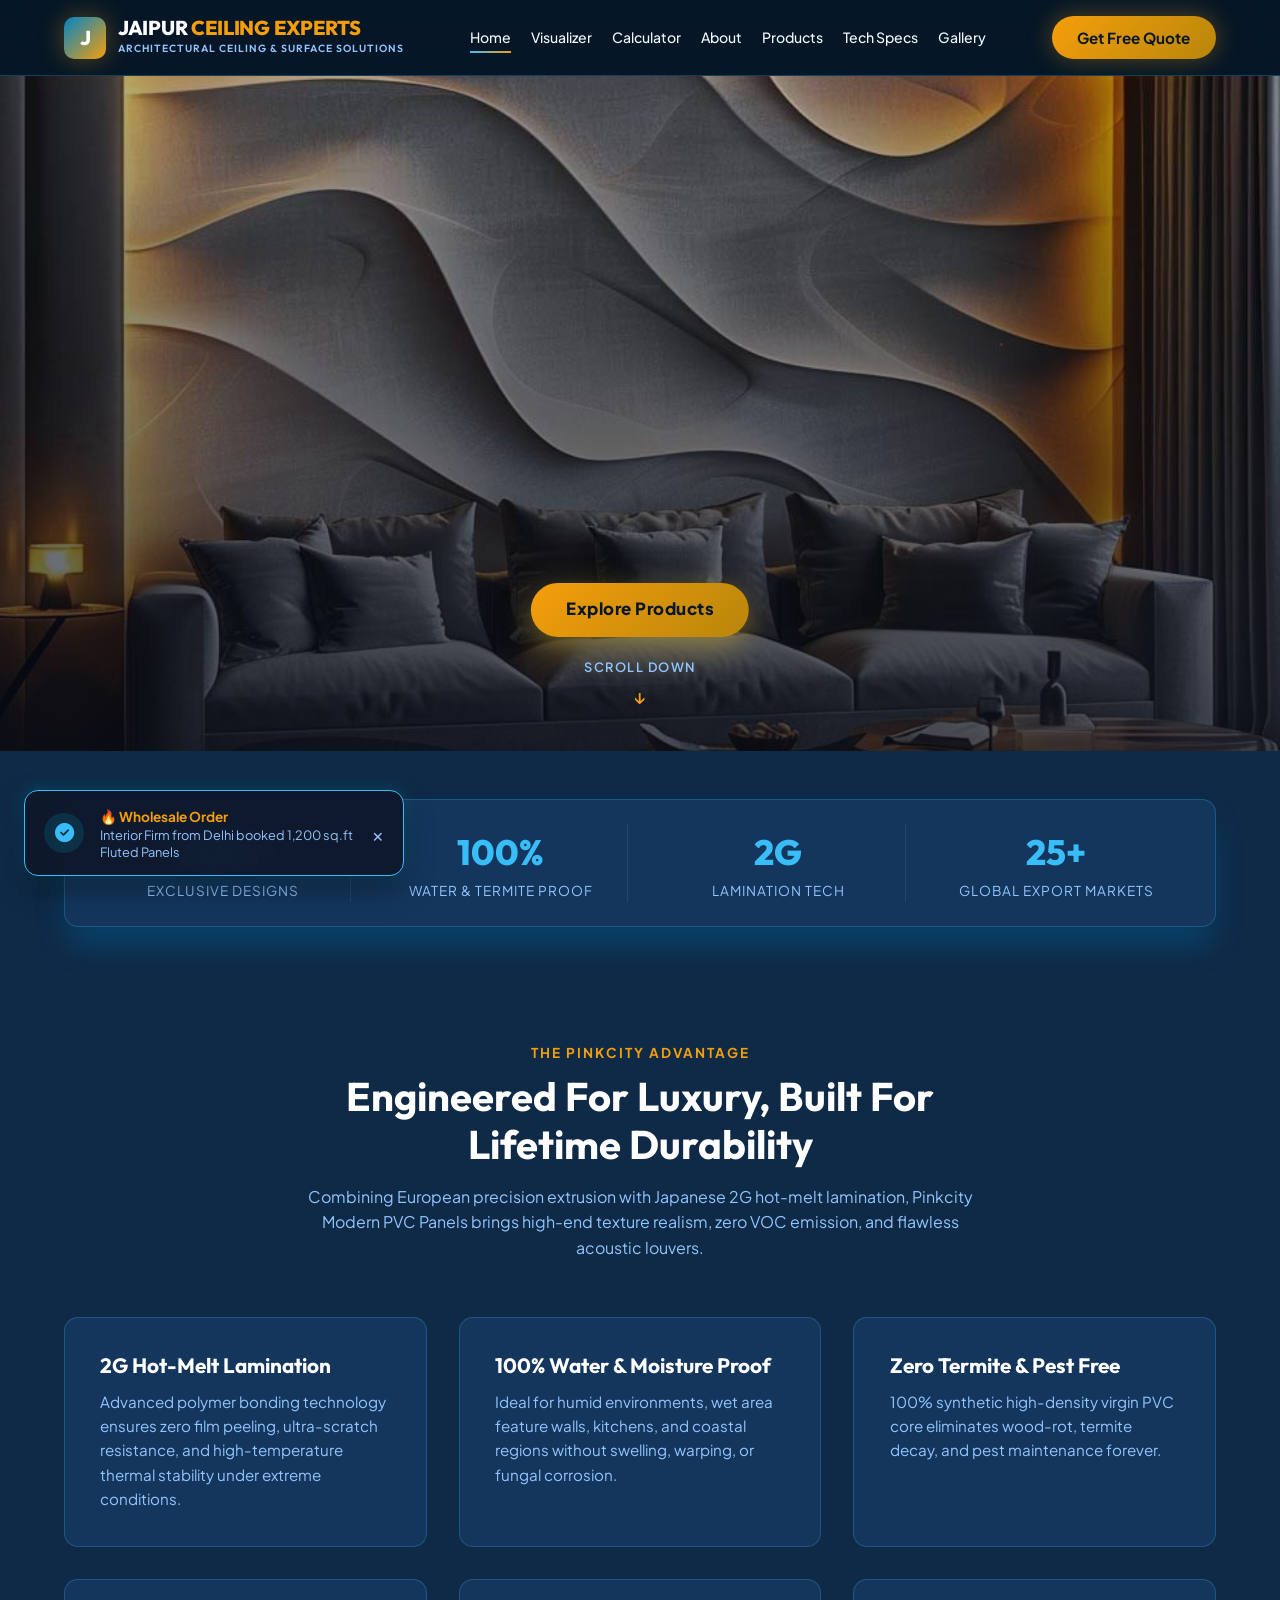
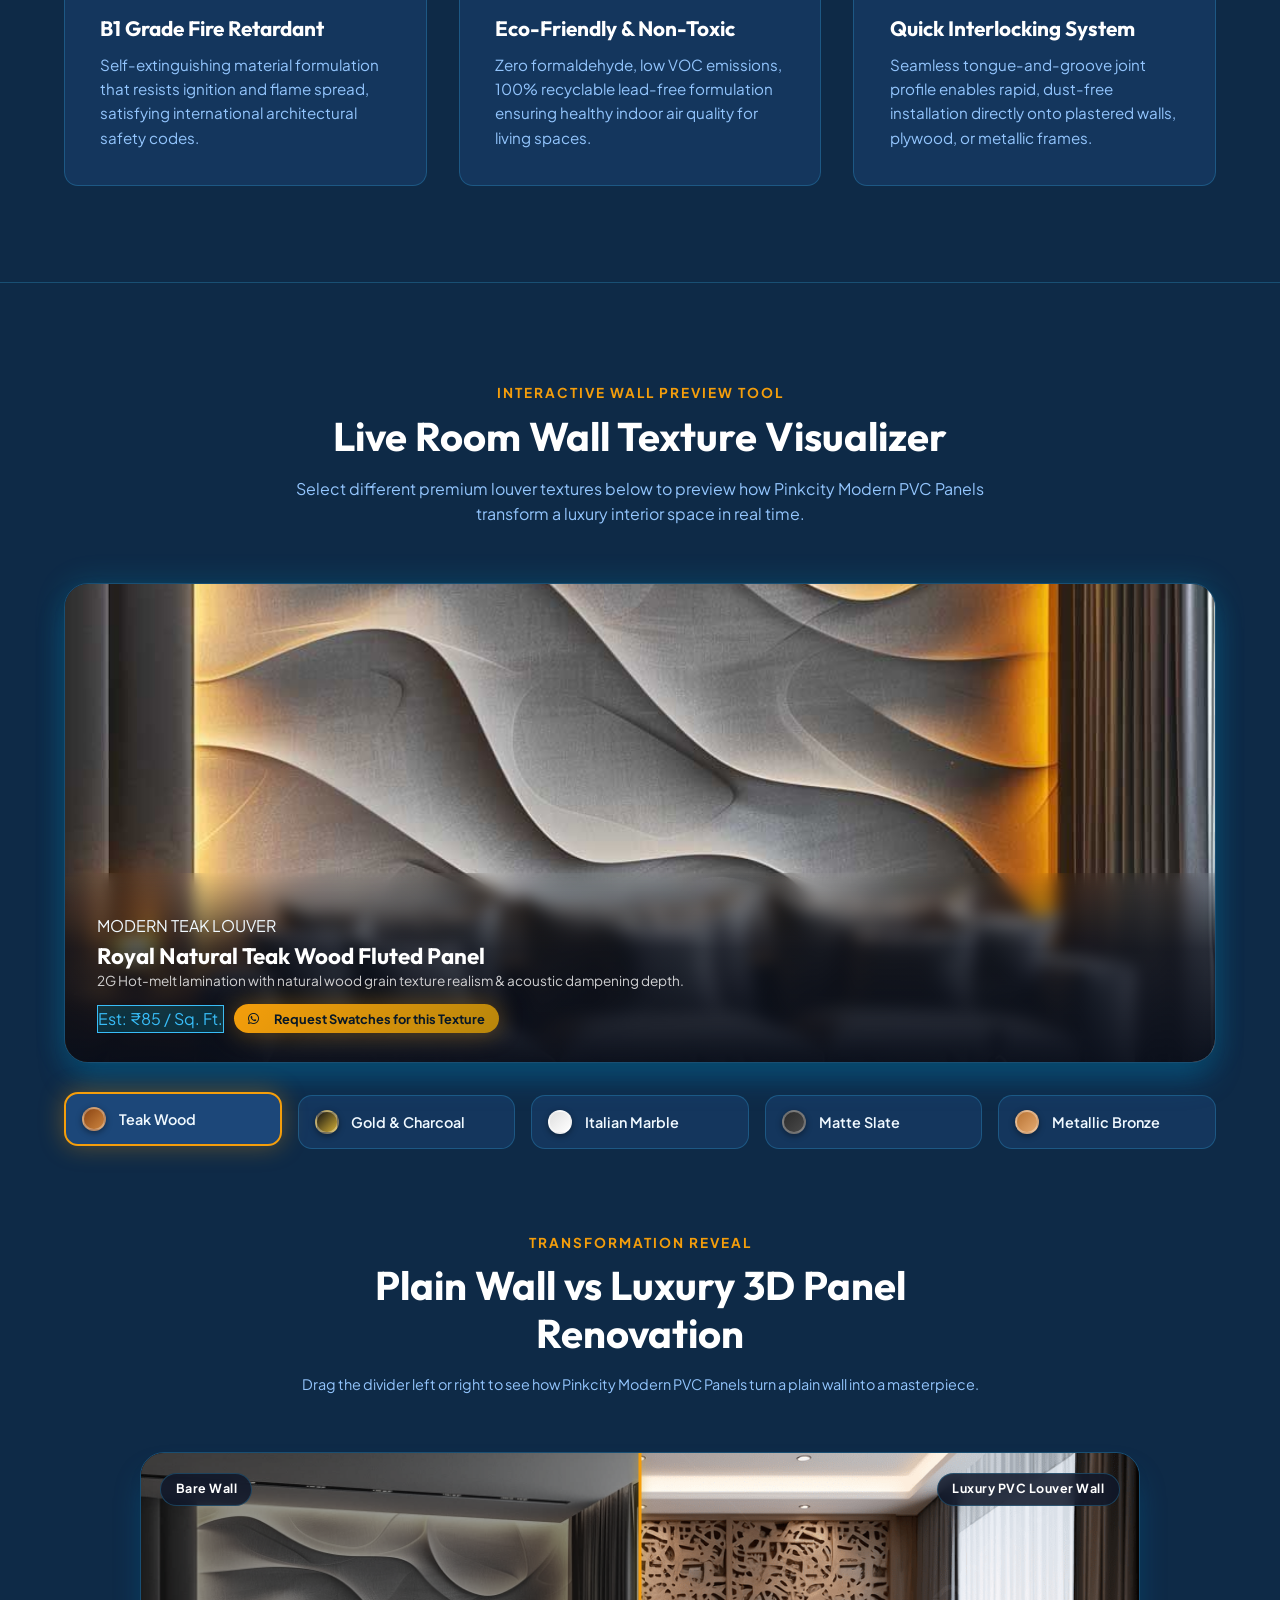
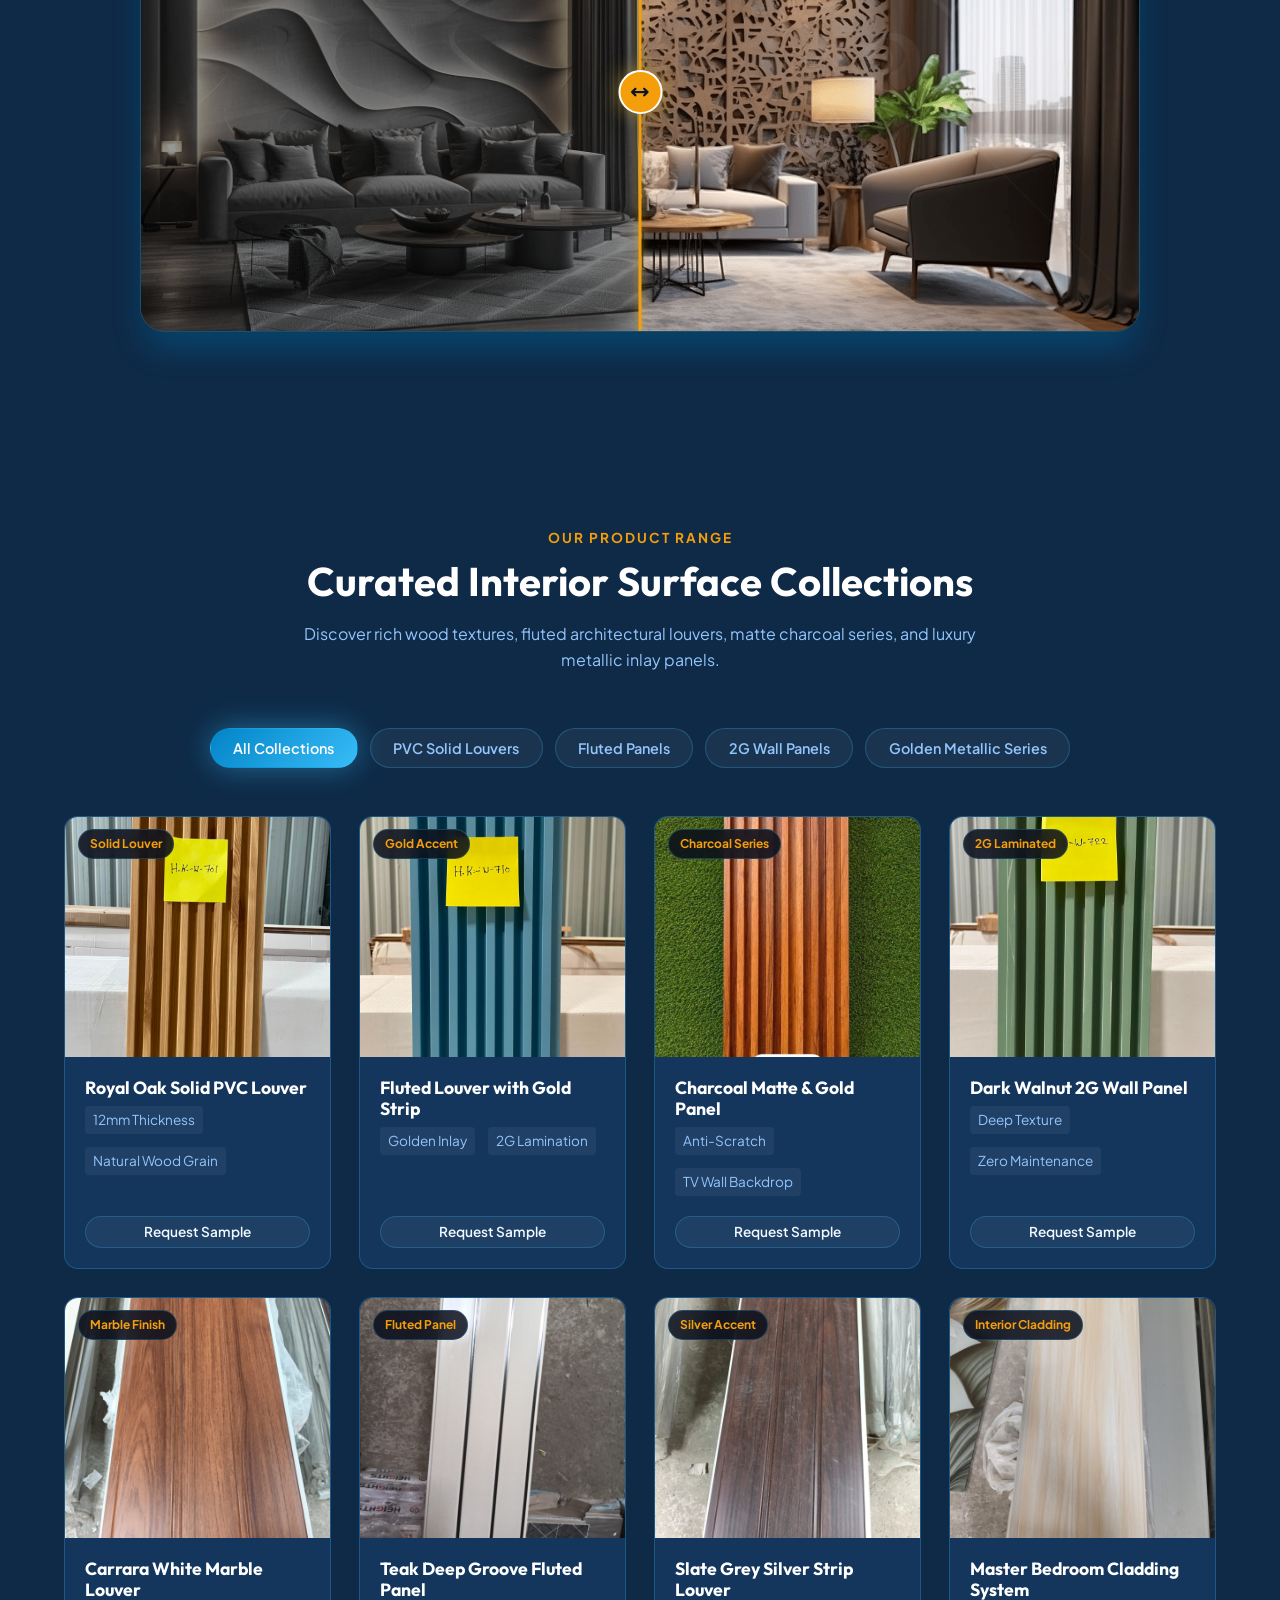
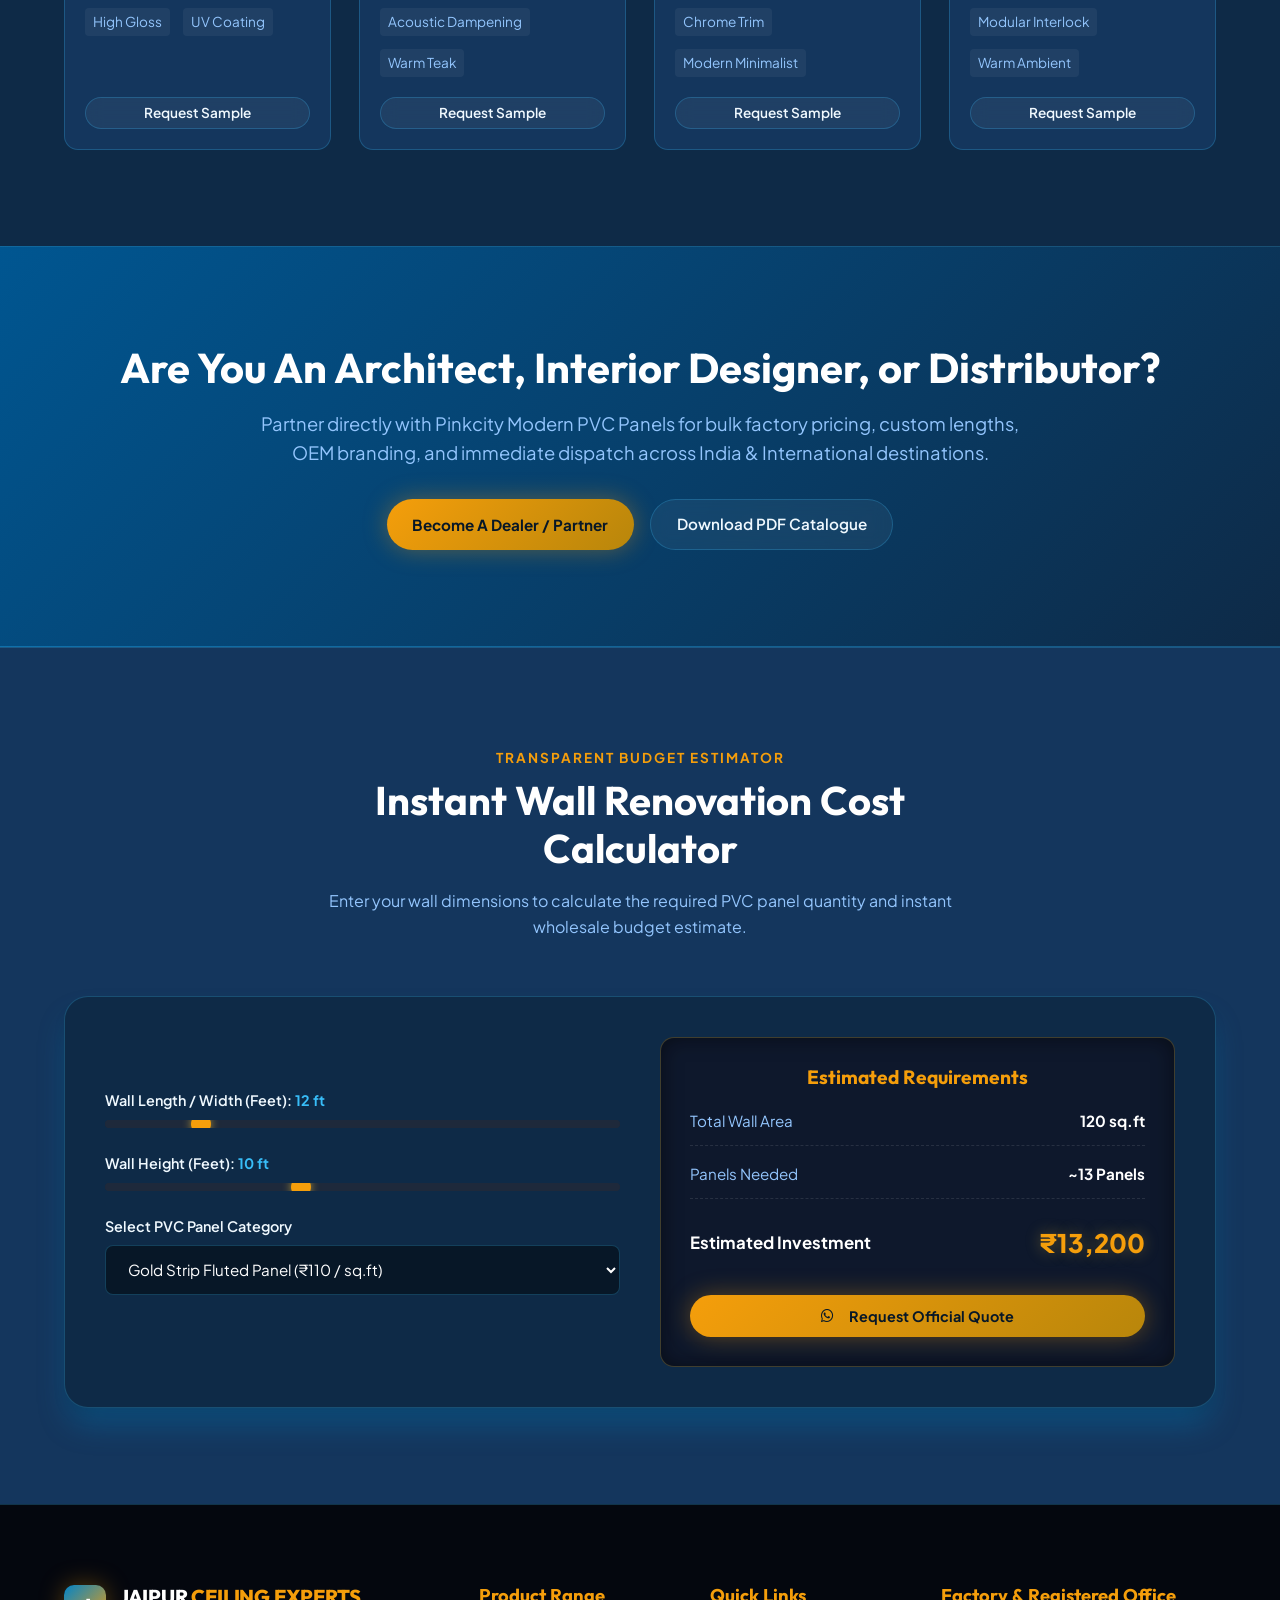
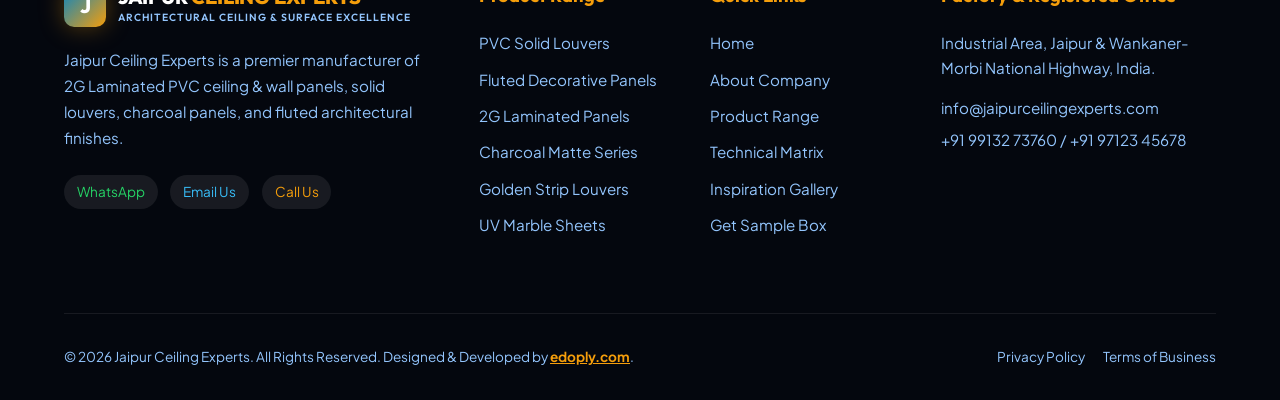
==== commit 5e85cc7b: "Update brand name to Jaipur Ceiling Experts across all pages" ====
--- a/index.html
+++ b/index.html
@@ -4,12 +4,12 @@
 <head>
   <meta charset="UTF-8">
   <meta name="viewport" content="width=device-width, initial-scale=1.0">
-  <title>Pinkcity Home Skyline Ceilings | PVC Ceiling & Wall Panels, Solid Louvers & Decorative Fluted Panels</title>
+  <title>Jaipur Ceiling Experts | PVC Ceiling & Wall Panels, Solid Louvers & Decorative Fluted Panels</title>
   <meta name="description"
-    content="Pinkcity Home Skyline Ceilings is a premier manufacturer of high-end PVC ceiling panels, wall panels, 2G laminated solid louvers, charcoal decorative panels, and architectural ceiling solutions.">
+    content="Jaipur Ceiling Experts is a premier manufacturer of high-end PVC ceiling panels, wall panels, 2G laminated solid louvers, charcoal decorative panels, and architectural ceiling solutions.">
   <meta name="keywords"
-    content="Pinkcity Home Skyline Ceilings, PVC ceilings, PVC wall panels, PVC solid louvers, fluted PVC panels, charcoal wall panels, 2G lamination panels, architectural ceilings">
-  <meta name="author" content="Pinkcity Home Skyline Ceilings">
+    content="Jaipur Ceiling Experts, PVC ceilings, PVC wall panels, PVC solid louvers, fluted PVC panels, charcoal wall panels, 2G lamination panels, architectural ceilings">
+  <meta name="author" content="Jaipur Ceiling Experts">
 
   <!-- FontAwesome Icons -->
   <link rel="stylesheet" href="https://cdnjs.cloudflare.com/ajax/libs/font-awesome/6.4.0/css/all.min.css">
@@ -28,12 +28,13 @@
     <div class="container">
       <nav class="navbar">
         <a href="index.html" class="brand-logo">
-          <div class="brand-logo-icon">P</div>
+          <div class="brand-logo-icon">J</div>
           <div class="brand-logo-text">
-            <span class="brand-name">PINKCITY <span class="brand-highlight">HOMESKYLINE CEILINGS</span></span>
+            <span class="brand-name">JAIPUR <span class="brand-highlight">CEILING EXPERTS</span></span>
             <span class="brand-tag">Architectural Ceiling & Surface Solutions</span>
           </div>
         </a>
+
 
 
         <ul class="nav-links">
@@ -592,20 +593,20 @@
       <div class="footer-grid">
         <div class="footer-col">
           <a href="index.html" class="brand-logo" style="margin-bottom: 1.25rem; display: inline-flex;">
-            <div class="brand-logo-icon">P</div>
+            <div class="brand-logo-icon">J</div>
             <div class="brand-logo-text">
-              <span class="brand-name">PINKCITY <span class="brand-highlight">HOMESKYLINE CEILINGS</span></span>
+              <span class="brand-name">JAIPUR <span class="brand-highlight">CEILING EXPERTS</span></span>
               <span class="brand-tag">Architectural Ceiling & Surface Excellence</span>
             </div>
           </a>
           <p style="color: var(--text-muted); line-height: 1.7; margin-bottom: 1.5rem;">
-            Pinkcity Home Skyline Ceilings is a premier manufacturer of 2G Laminated PVC ceiling & wall panels, solid louvers,
+            Jaipur Ceiling Experts is a premier manufacturer of 2G Laminated PVC ceiling & wall panels, solid louvers,
             charcoal panels, and fluted architectural finishes.
           </p>
           <div style="display: flex; gap: 0.8rem; flex-wrap: wrap;">
             <a href="https://wa.me/919913273760" target="_blank"
               style="padding: 0.4rem 0.8rem; border-radius: var(--radius-full); background: rgba(255,255,255,0.08); font-size: 0.85rem; color: #25d366;">WhatsApp</a>
-            <a href="mailto:info@pinkcityhomeskylineceilings.com"
+            <a href="mailto:info@jaipurceilingexperts.com"
               style="padding: 0.4rem 0.8rem; border-radius: var(--radius-full); background: rgba(255,255,255,0.08); font-size: 0.85rem; color: var(--accent-cyan);">Email
               Us</a>
             <a href="tel:+919913273760"
@@ -644,7 +645,7 @@
             Industrial Area, Jaipur & Wankaner-Morbi National Highway, India.
           </p>
           <p style="color: var(--text-muted); margin-bottom: 0.5rem;">
-            info@pinkcityhomeskylineceilings.com
+            info@jaipurceilingexperts.com
           </p>
           <p style="color: var(--text-muted);">
             +91 99132 73760 / +91 97123 45678
@@ -653,7 +654,8 @@
       </div>
 
       <div class="footer-bottom">
-        <div>&copy; 2026 Pinkcity Home Skyline Ceilings. All Rights Reserved. Designed & Developed by <a href="https://edoply.com" target="_blank" style="color: var(--accent-gold); font-weight: 700; text-decoration: underline;">edoply.com</a>.</div>
+        <div>&copy; 2026 Jaipur Ceiling Experts. All Rights Reserved. Designed & Developed by <a href="https://edoply.com" target="_blank" style="color: var(--accent-gold); font-weight: 700; text-decoration: underline;">edoply.com</a>.</div>
+
 
         <div>
           <a href="#" style="color: var(--text-muted); margin-right: 1rem;">Privacy Policy</a>
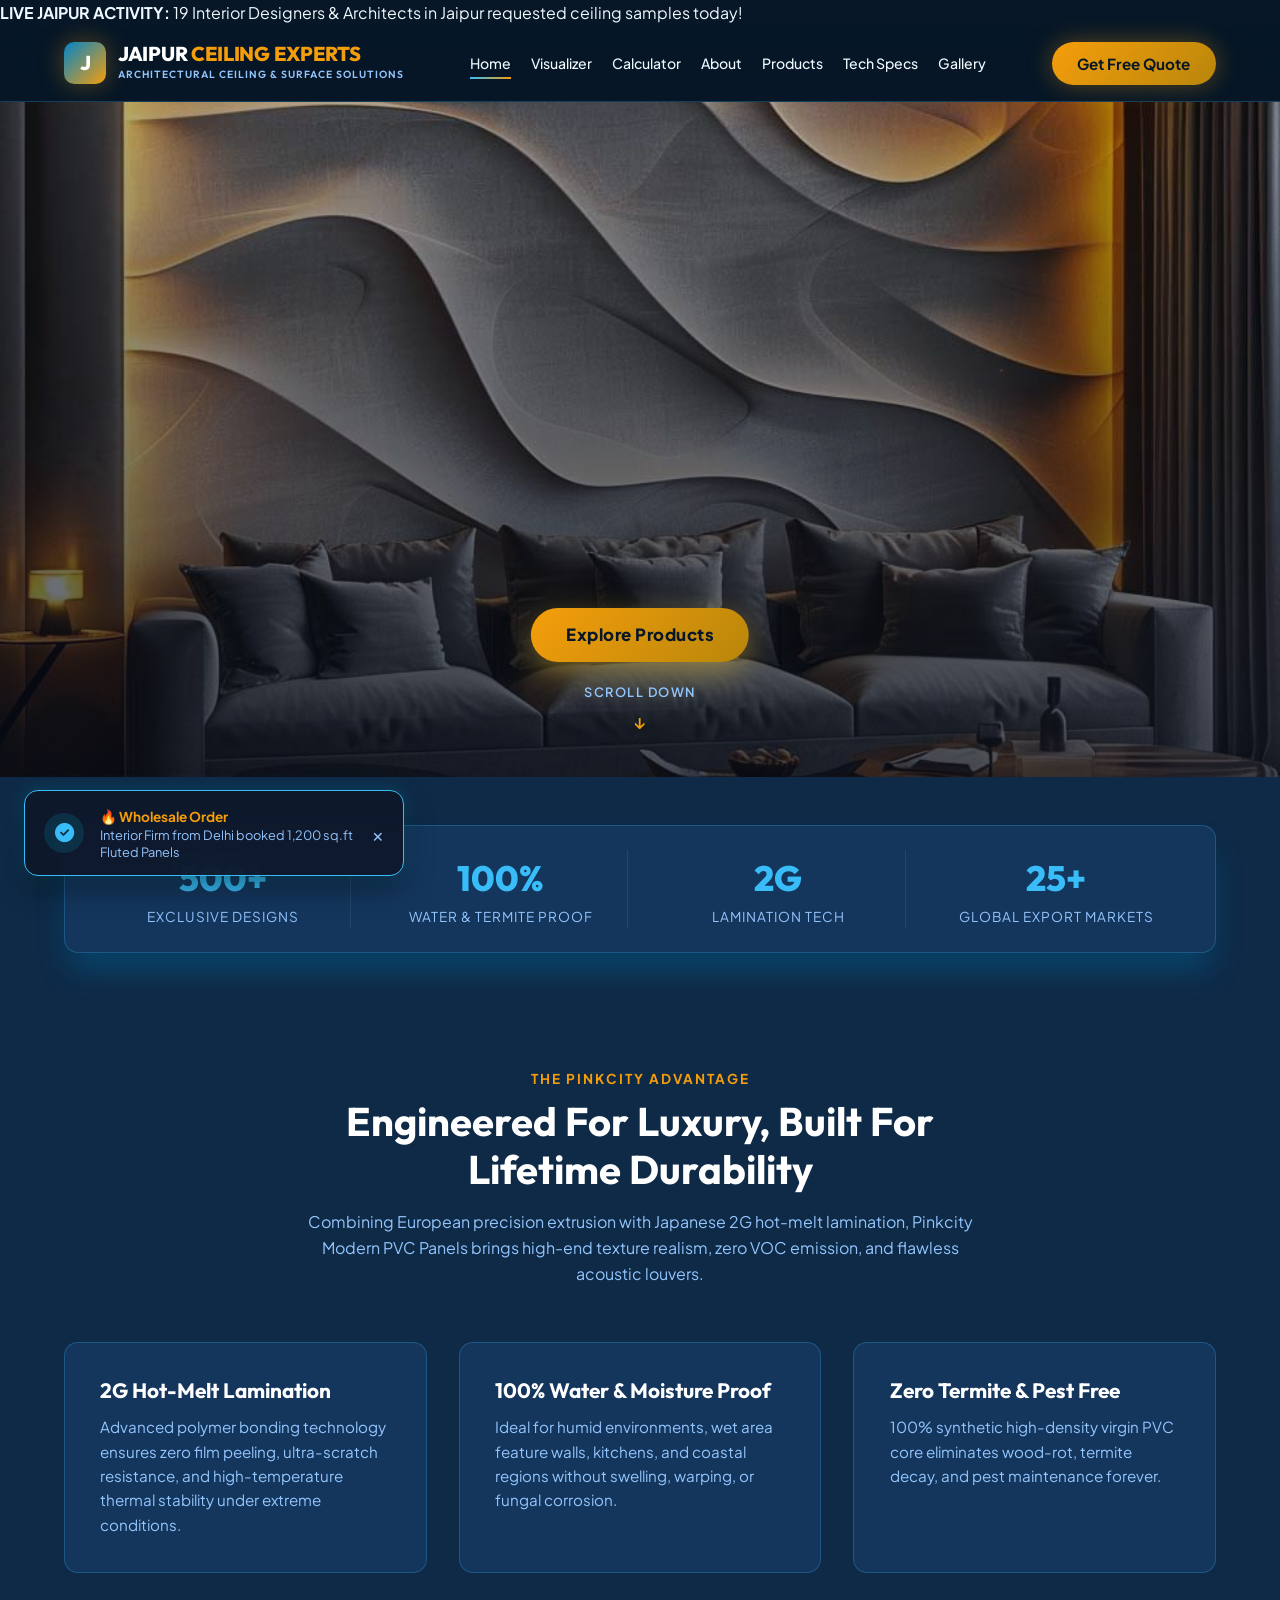
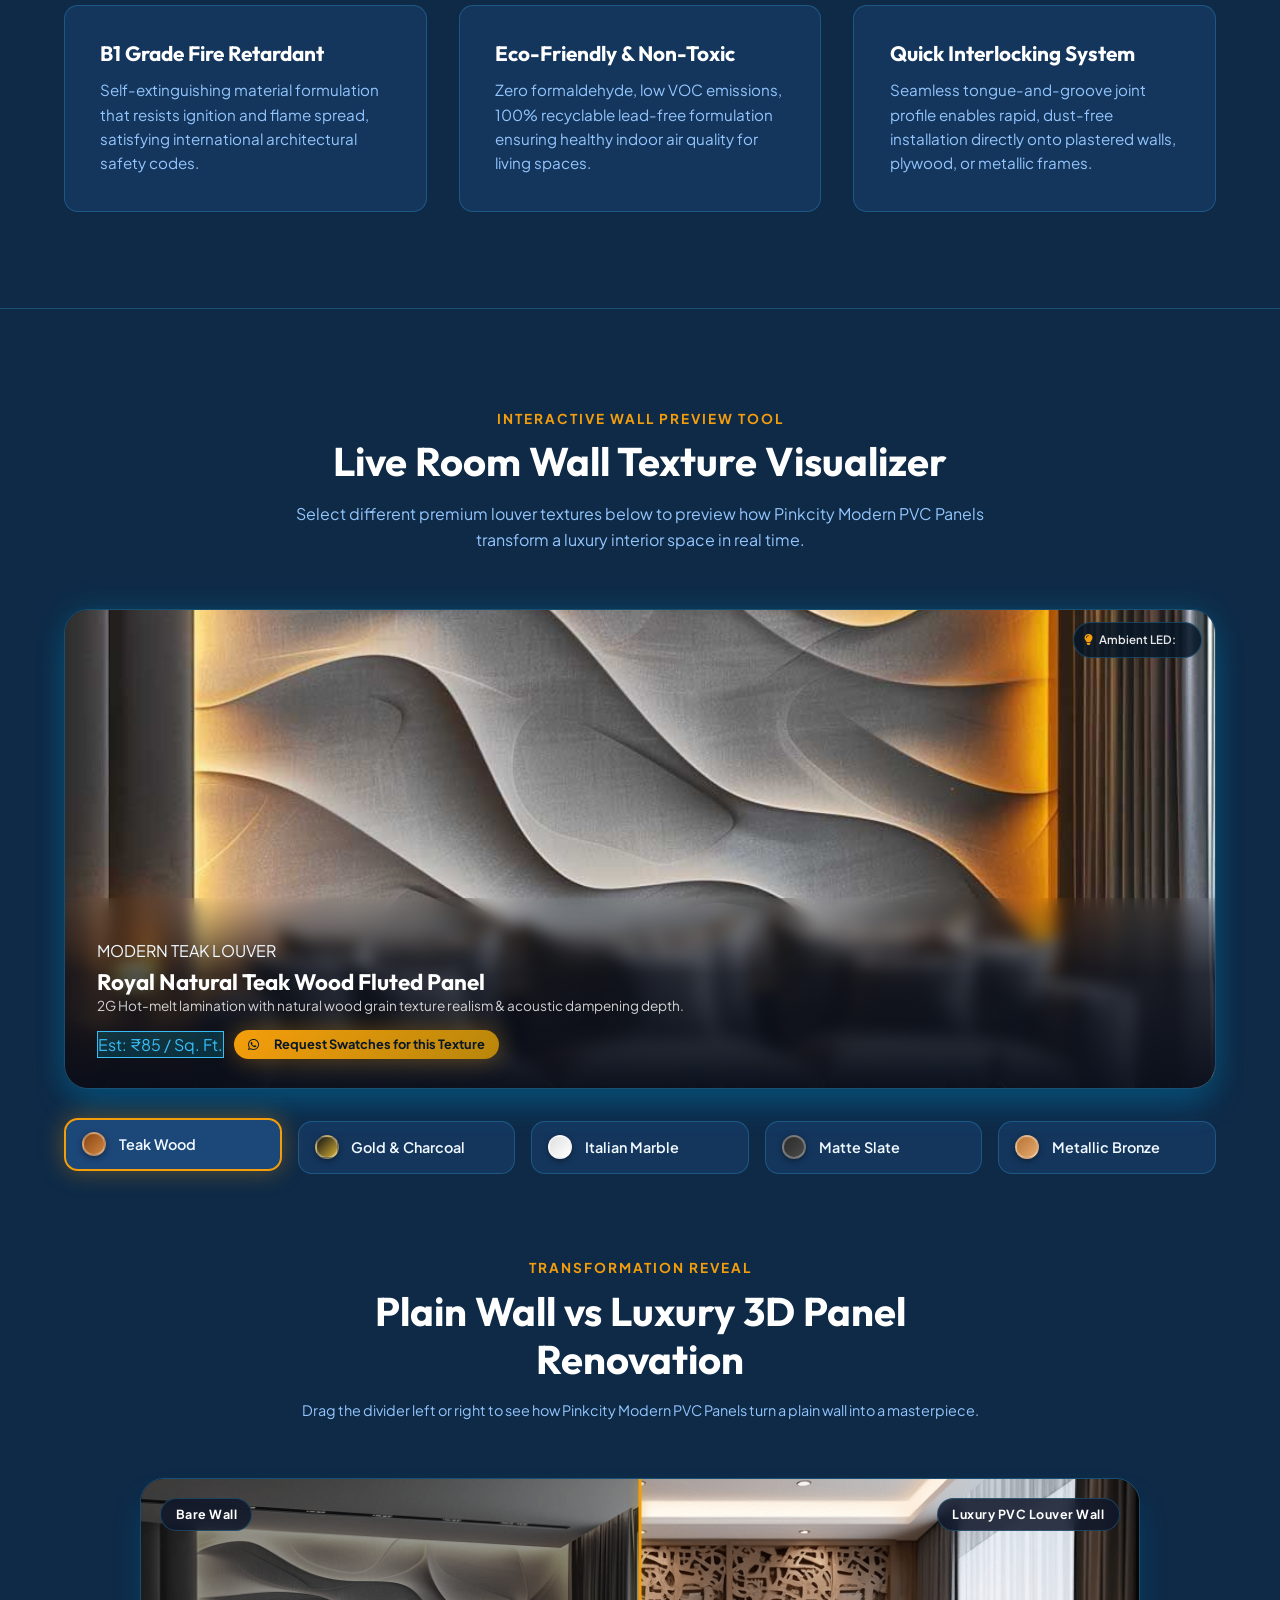
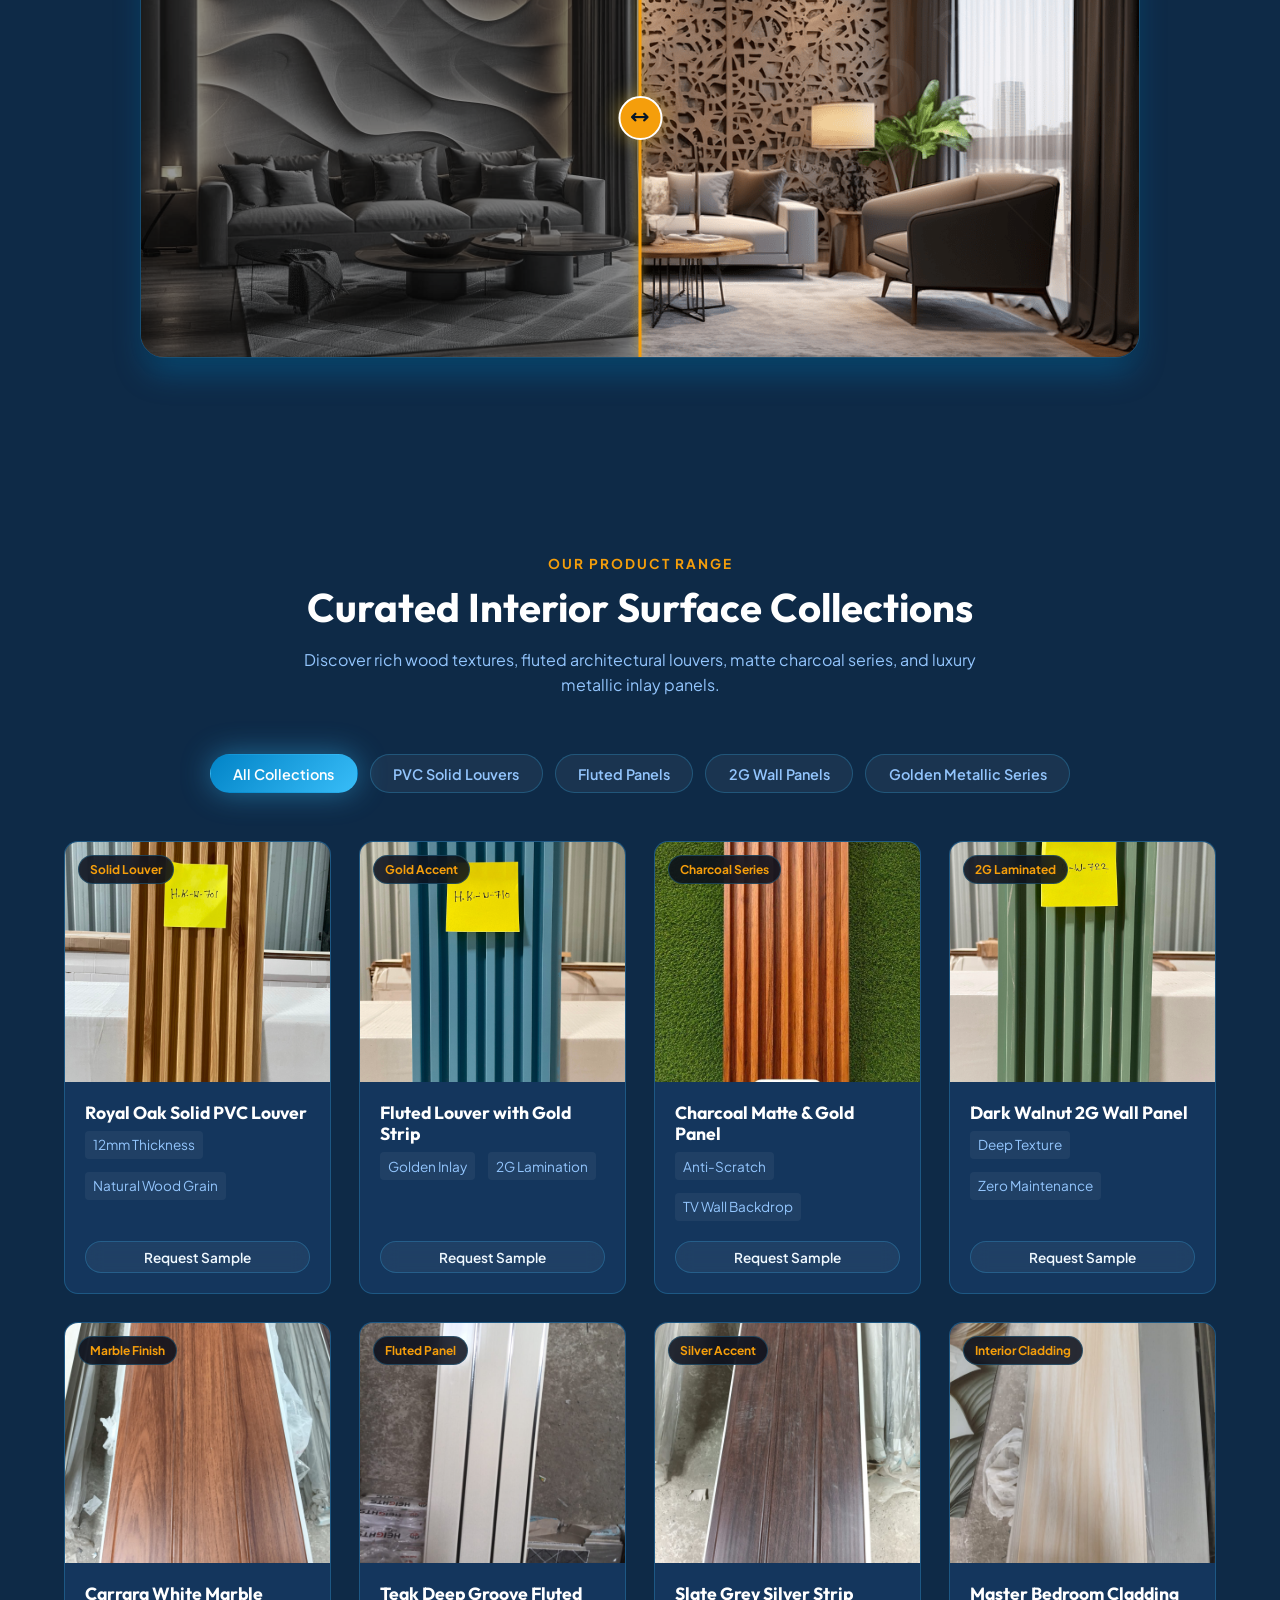
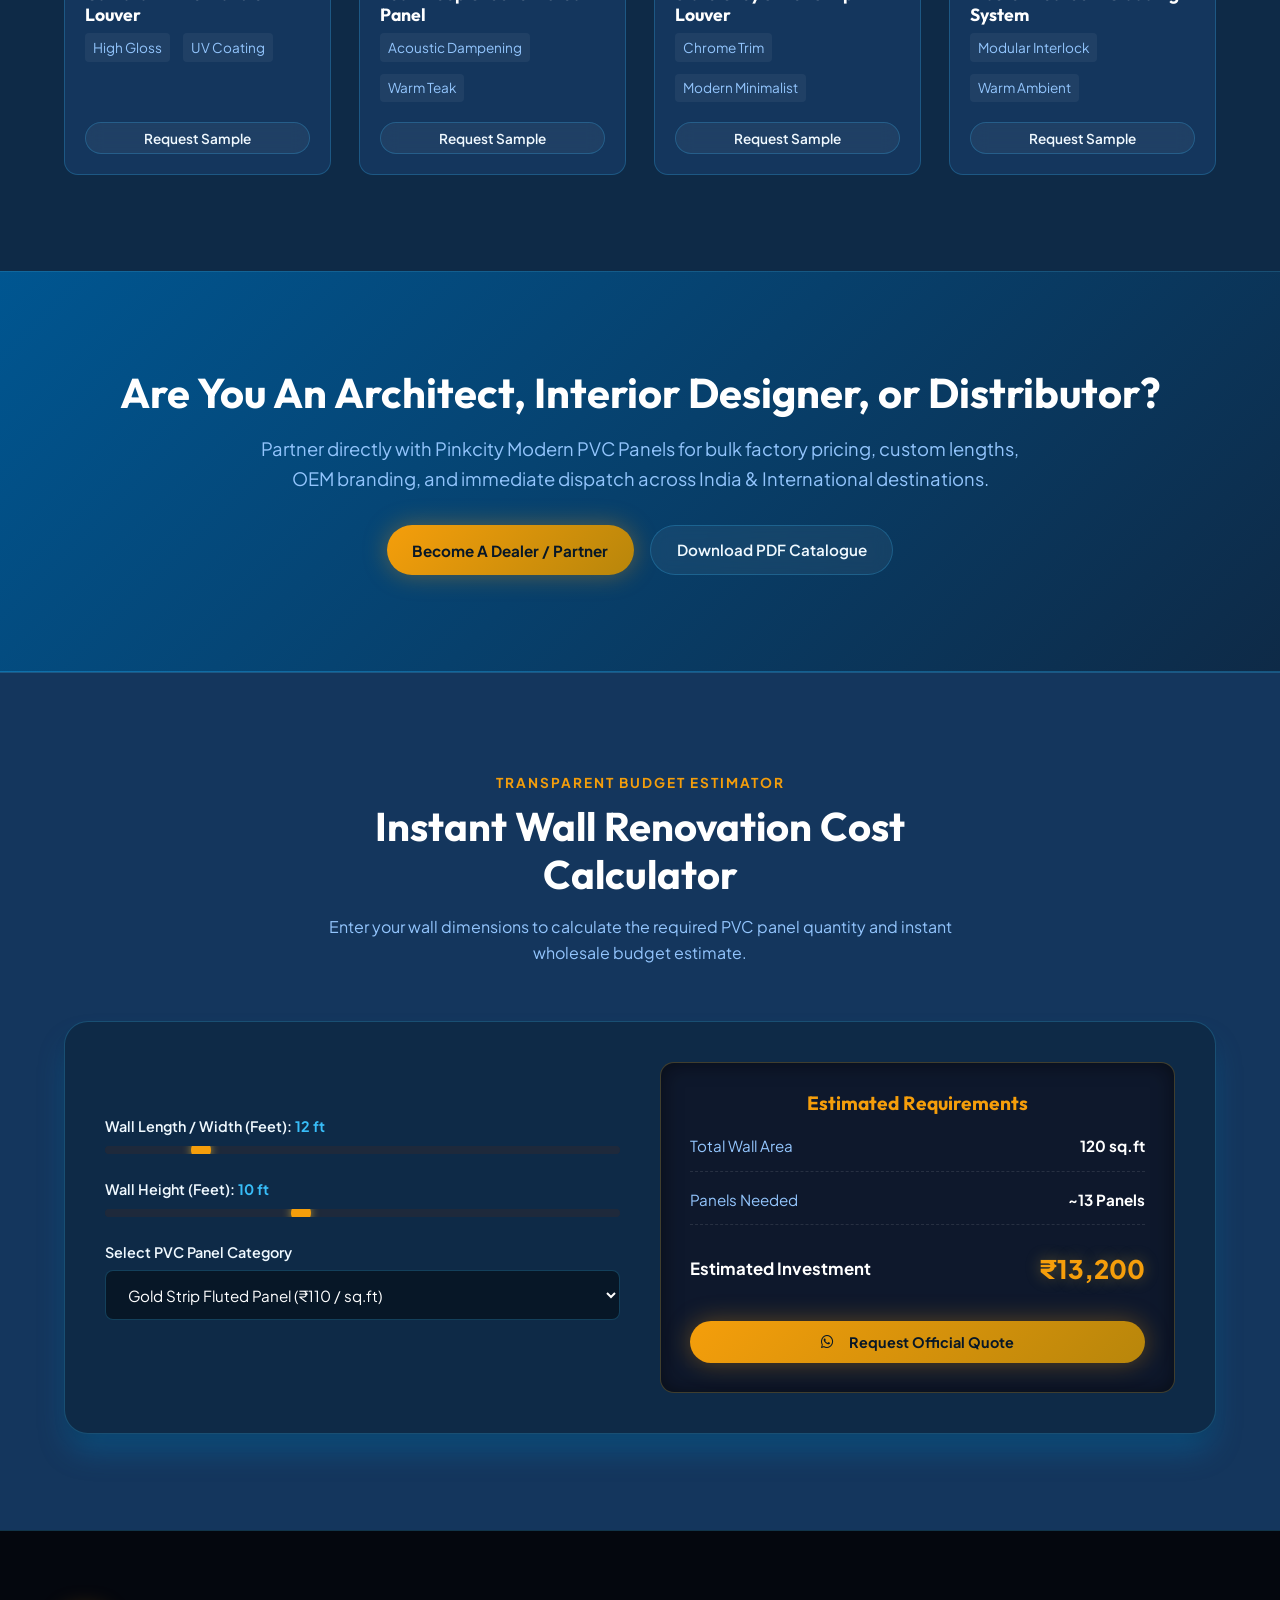
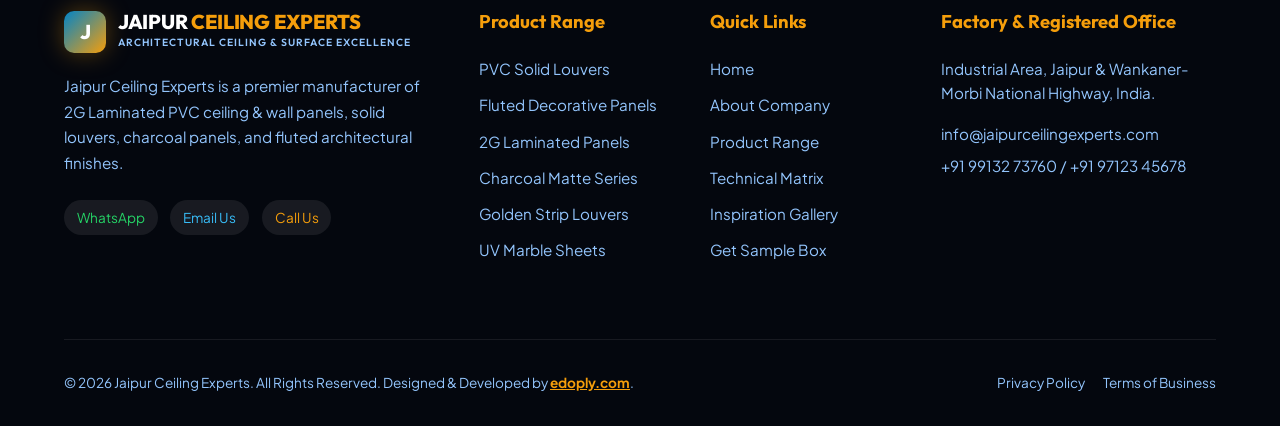
==== commit 1e286a6b: "Add dynamic LED ceiling lighting swapper, live ticker banner, 3D hover effects, and animated glowing" ====
--- a/index.html
+++ b/index.html
@@ -23,6 +23,13 @@
   <!-- Top Scroll Progress Bar -->
   <div class="scroll-progress-bar" id="scrollProgressBar"></div>
 
+  <!-- Live Dynamic Activity Ticker Banner -->
+  <div class="live-ticker-banner">
+    <div class="live-ticker-dot"></div>
+    <span><strong>LIVE JAIPUR ACTIVITY:</strong> <span id="liveActivityText">19 Interior Designers & Architects in Jaipur requested ceiling samples today!</span></span>
+  </div>
+
+
   <!-- ==================== MAIN HEADER / NAVIGATION ==================== -->
   <header class="main-header">
     <div class="container">
@@ -181,6 +188,18 @@
         <!-- Visualizer Display Box -->
         <div class="visualizer-stage" id="visualizerStage">
           <img id="visualizerImage" src="hero page/1.jpg" alt="Selected PVC Panel Texture Wall Preview" class="visualizer-img">
+          
+          <!-- Dynamic Ambient Ceiling Lighting Control -->
+          <div style="position: absolute; top: 0.8rem; right: 0.8rem; z-index: 10; display: flex; align-items: center; gap: 6px; background: rgba(7,23,39,0.85); padding: 4px 10px; border-radius: 20px; border: 1px solid var(--glass-border);">
+            <span style="font-size: 0.72rem; color: rgba(255,255,255,0.9); font-weight: 600;"><i class="fa-solid fa-lightbulb" style="color: var(--accent-gold); margin-right: 4px;"></i> Ambient LED:</span>
+            <div class="led-btn-group">
+              <button type="button" class="led-btn active" data-led="default" title="Normal Daylight" style="background: #ffffff;"></button>
+              <button type="button" class="led-btn" data-led="warm" title="Warm Golden LED" style="background: #f59e0b;"></button>
+              <button type="button" class="led-btn" data-led="skyblue" title="Sky Blue Ambient LED" style="background: #38bdf8;"></button>
+              <button type="button" class="led-btn" data-led="sunset" title="Sunset Crimson Glow" style="background: #ef4444;"></button>
+            </div>
+          </div>
+
           
           <div class="visualizer-overlay-info">
             <span class="badge badge-gold" id="visualizerBadge">MODERN TEAK LOUVER</span>
--- a/asset/interior.css
+++ b/asset/interior.css
@@ -2141,12 +2141,112 @@
     transform: translateX(-50%) translateY(100px) !important;
     width: 90% !important;
   }
-  .toast-notification.show {
-    transform: translateX(-50%) translateY(0) !important;
-  }
-}
-
-
-
-
-
+/* ==========================================================================
+   DYNAMIC HYPER-LUXURY VISUAL EFFECTS & ANIMATIONS
+   ========================================================================== */
+
+/* --- Glowing Border Beam & 3D Tilt Hover Effects --- */
+.feature-card, .product-card, .calculator-card, .visualizer-stage {
+  position: relative;
+  transition: transform 0.4s cubic-bezier(0.175, 0.885, 0.32, 1.275), box-shadow 0.4s ease, border-color 0.4s ease;
+}
+
+.feature-card:hover, .product-card:hover {
+  transform: translateY(-8px) scale(1.02);
+  box-shadow: 0 20px 40px rgba(56, 189, 248, 0.25), 0 0 30px rgba(245, 158, 11, 0.2);
+  border-color: rgba(56, 189, 248, 0.6) !important;
+}
+
+/* --- Animated Glowing Badge Pulse --- */
+@keyframes pulseGlow {
+  0% { box-shadow: 0 0 0 0 rgba(56, 189, 248, 0.6); }
+  70% { box-shadow: 0 0 0 12px rgba(56, 189, 248, 0); }
+  100% { box-shadow: 0 0 0 0 rgba(56, 189, 248, 0); }
+}
+
+.pulse-badge {
+  animation: pulseGlow 2s infinite;
+}
+
+/* --- Ambient LED Lighting Swapper Filters for Visualizer --- */
+.visualizer-stage {
+  transition: filter 0.5s ease;
+}
+
+.visualizer-stage.led-warm #visualizerImage {
+  filter: brightness(1.08) contrast(1.05) sepia(0.2) drop-shadow(0 0 25px rgba(245, 158, 11, 0.5));
+}
+
+.visualizer-stage.led-skyblue #visualizerImage {
+  filter: brightness(1.1) contrast(1.1) hue-rotate(180deg) saturate(1.4) drop-shadow(0 0 30px rgba(56, 189, 248, 0.6));
+}
+
+.visualizer-stage.led-white #visualizerImage {
+  filter: brightness(1.2) contrast(1.15) saturate(1.1);
+}
+
+.visualizer-stage.led-sunset #visualizerImage {
+  filter: brightness(1.05) contrast(1.1) hue-rotate(330deg) saturate(1.5) drop-shadow(0 0 30px rgba(239, 68, 68, 0.5));
+}
+
+/* --- Live Dynamic Activity Ticker Banner --- */
+.live-ticker-banner {
+  background: linear-gradient(90deg, rgba(7, 23, 39, 0.95), rgba(14, 42, 71, 0.95), rgba(7, 23, 39, 0.95));
+  border-bottom: 1px solid rgba(56, 189, 248, 0.25);
+  padding: 0.5rem 1rem;
+  font-size: 0.82rem;
+  color: var(--text-muted);
+  display: flex;
+  align-items: center;
+  justify-content: center;
+  gap: 0.75rem;
+  overflow: hidden;
+  position: relative;
+  z-index: 999;
+}
+
+.live-ticker-dot {
+  width: 8px;
+  height: 8px;
+  border-radius: 50%;
+  background: #22c55e;
+  box-shadow: 0 0 10px #22c55e;
+  animation: pulseDot 1.5s infinite;
+}
+
+@keyframes pulseDot {
+  0% { transform: scale(1); opacity: 1; }
+  50% { transform: scale(1.5); opacity: 0.5; }
+  100% { transform: scale(1); opacity: 1; }
+}
+
+.led-btn-group {
+  display: flex;
+  gap: 0.4rem;
+  align-items: center;
+  background: rgba(0, 0, 0, 0.4);
+  padding: 4px 8px;
+  border-radius: 20px;
+  border: 1px solid rgba(255, 255, 255, 0.15);
+}
+
+.led-btn {
+  width: 20px;
+  height: 20px;
+  border-radius: 50%;
+  border: 2px solid transparent;
+  cursor: pointer;
+  transition: transform 0.2s ease, border-color 0.2s ease;
+}
+
+.led-btn:hover, .led-btn.active {
+  transform: scale(1.25);
+  border-color: #fff;
+  box-shadow: 0 0 12px currentColor;
+}
+
+
+
+
+
+
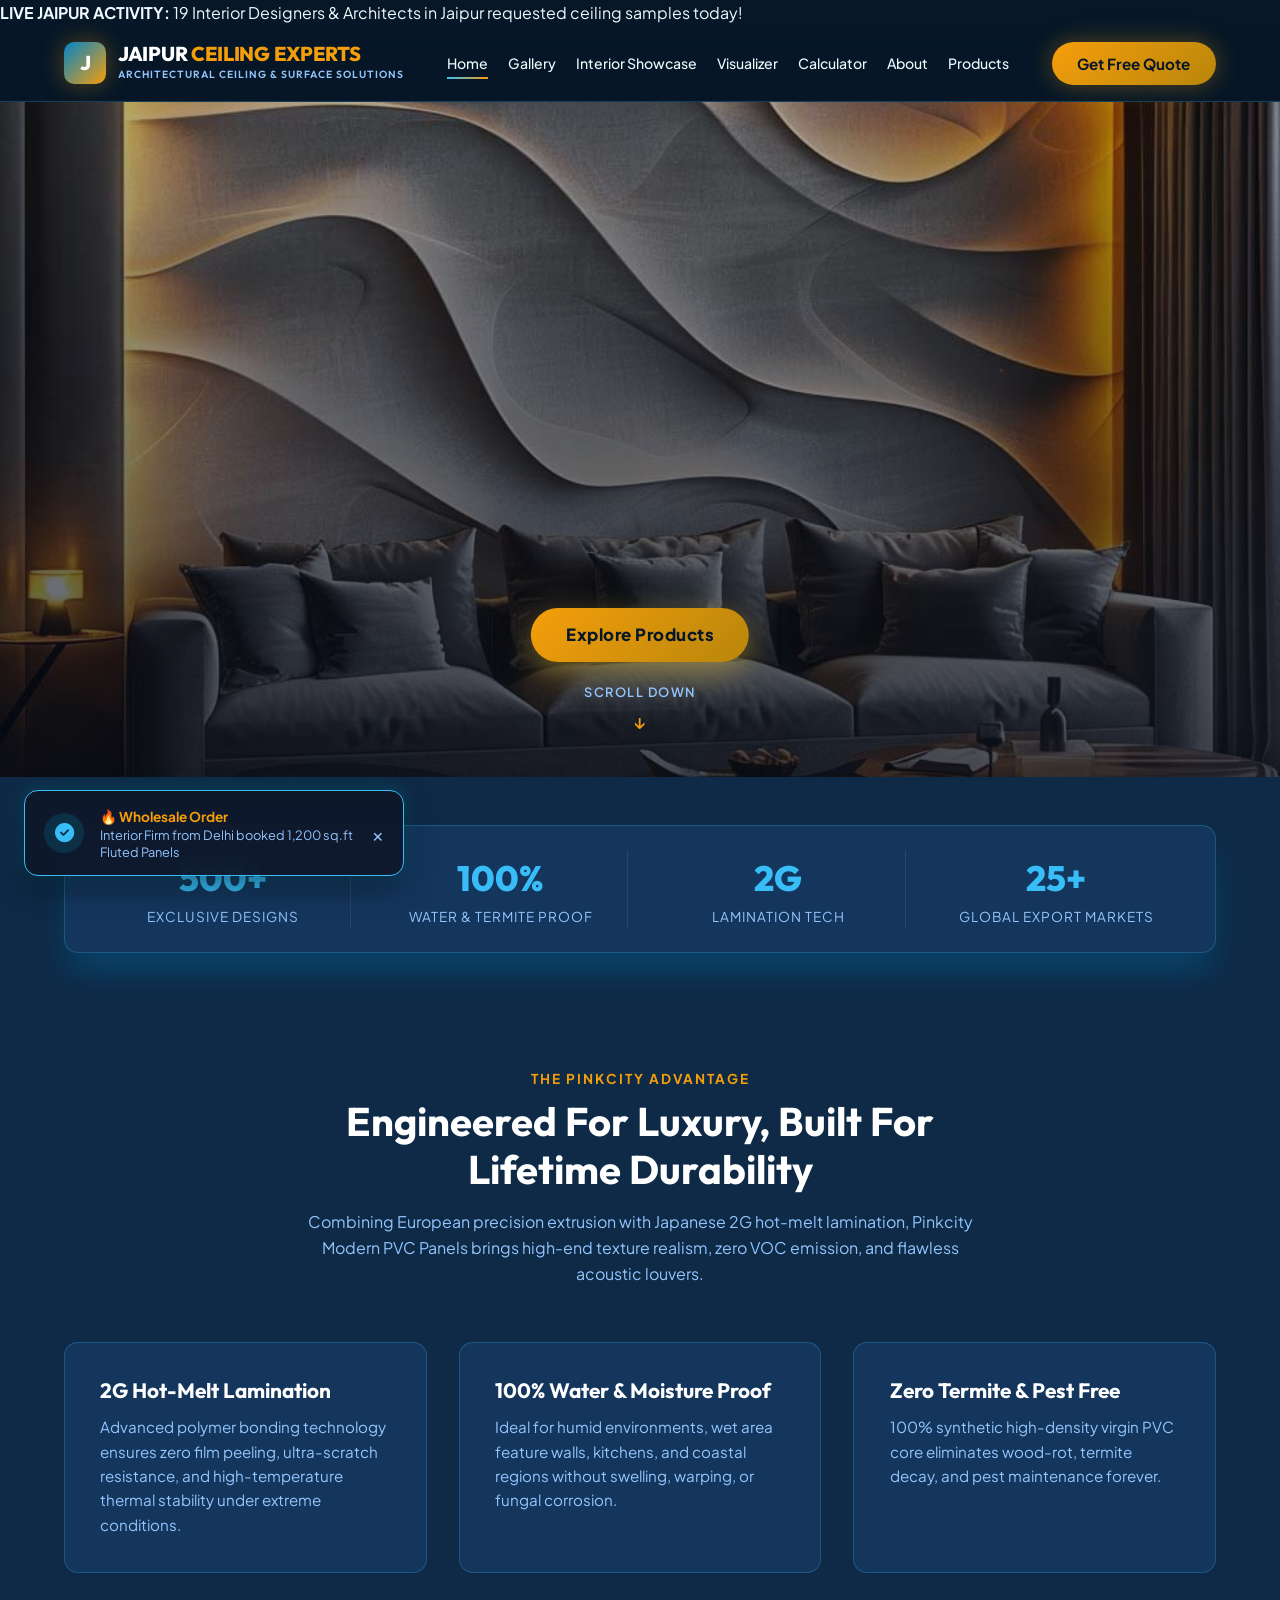
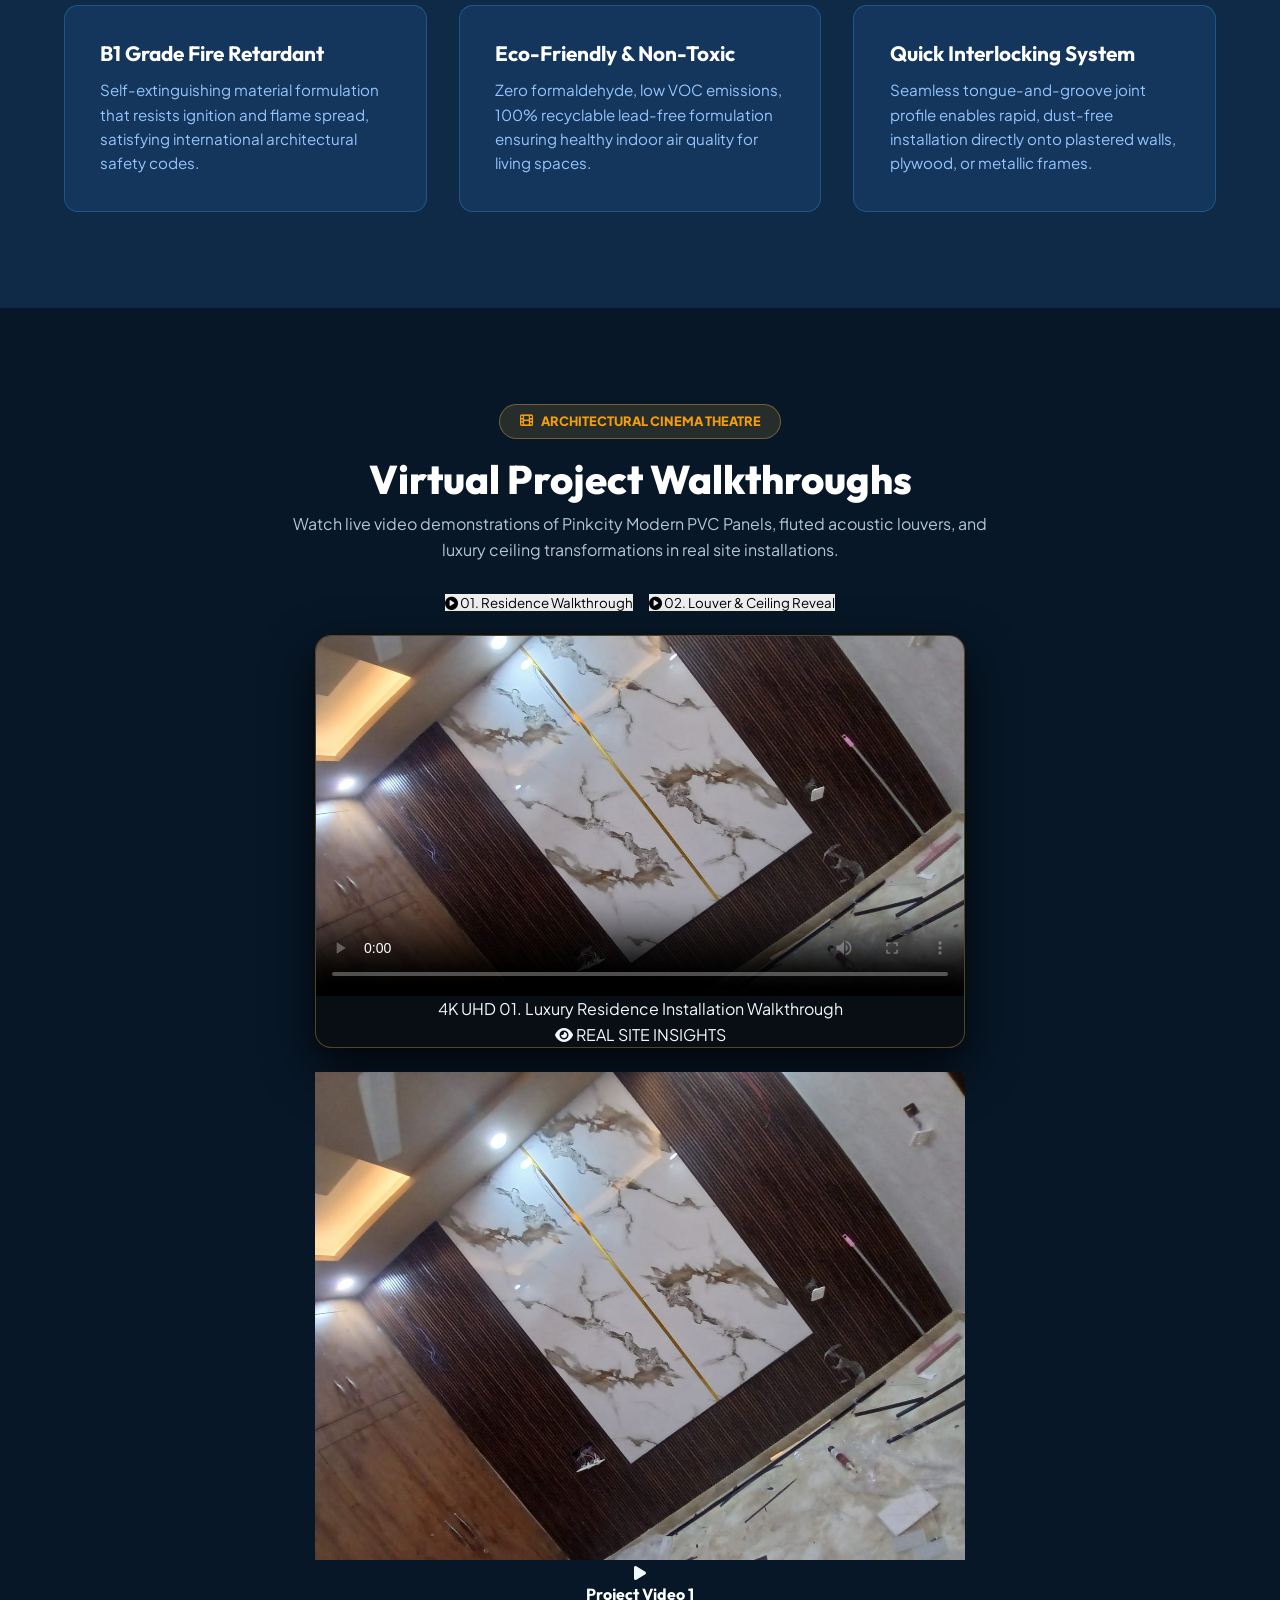
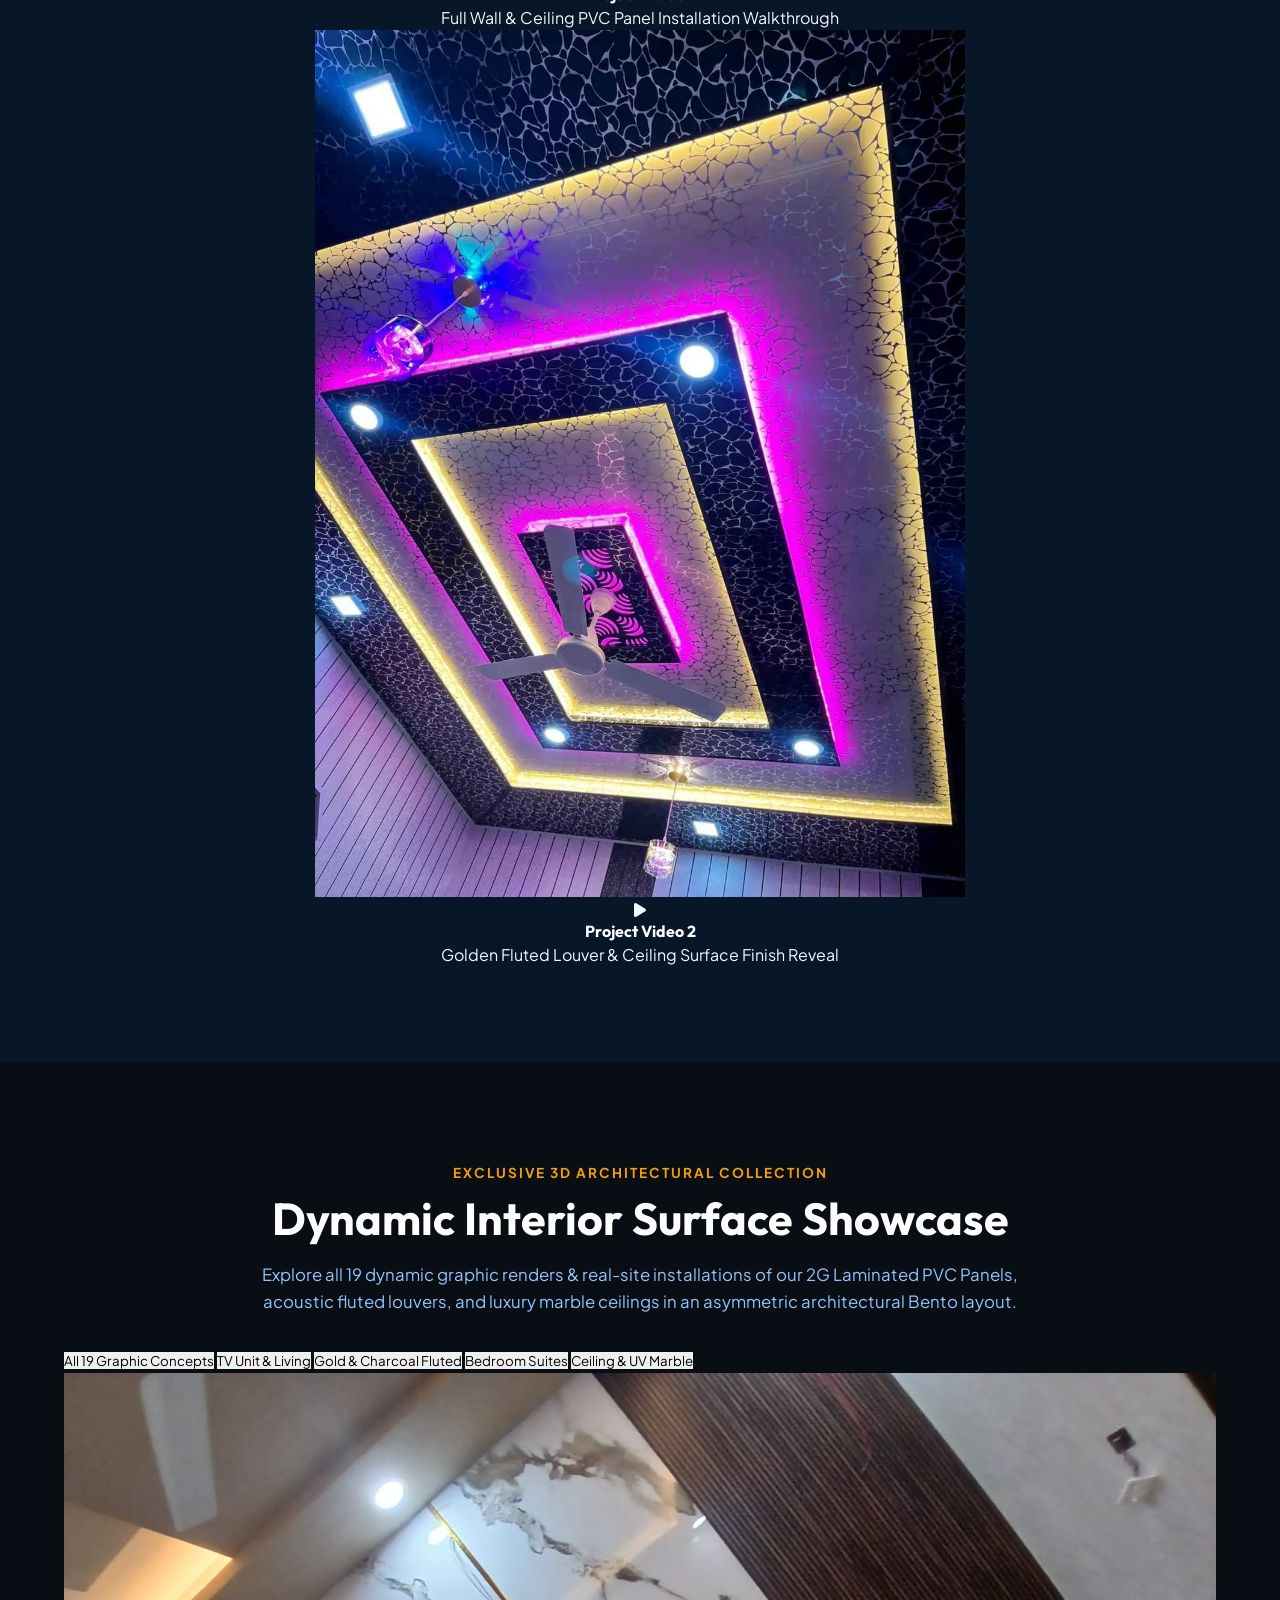
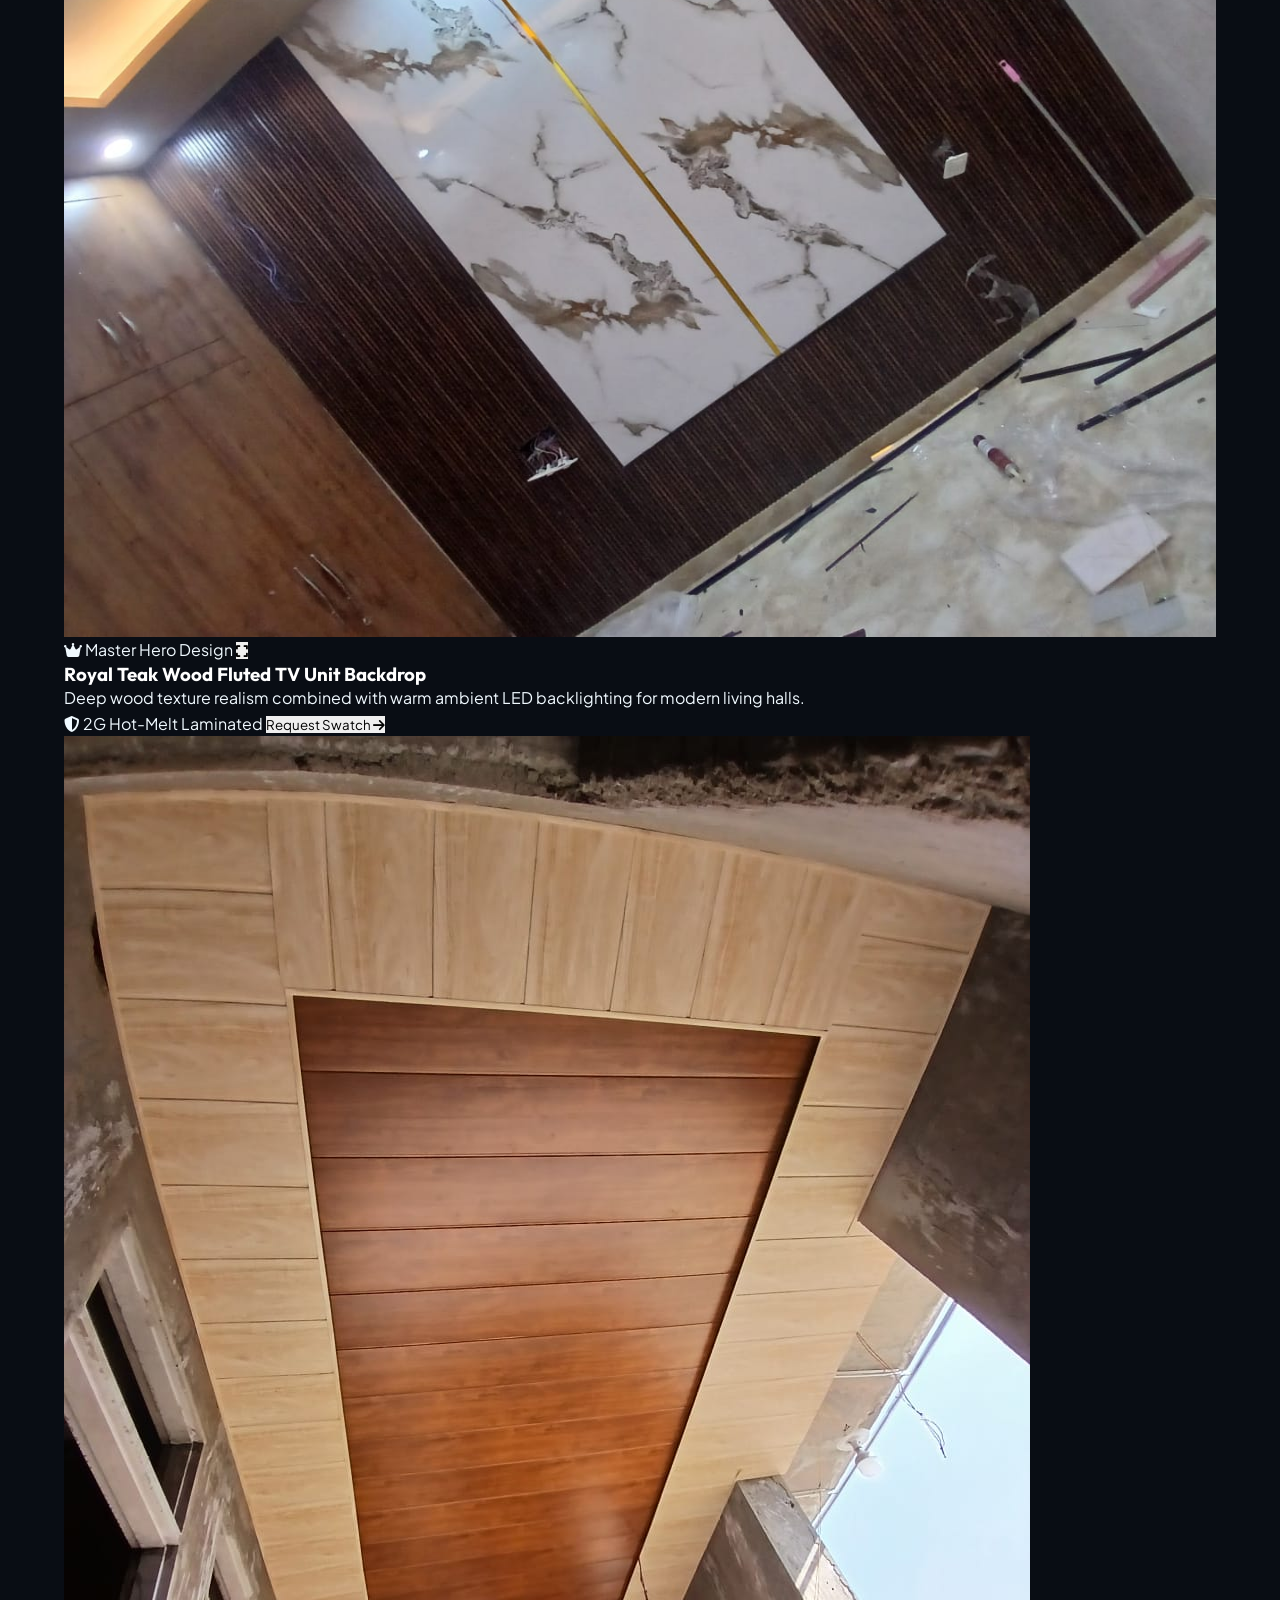
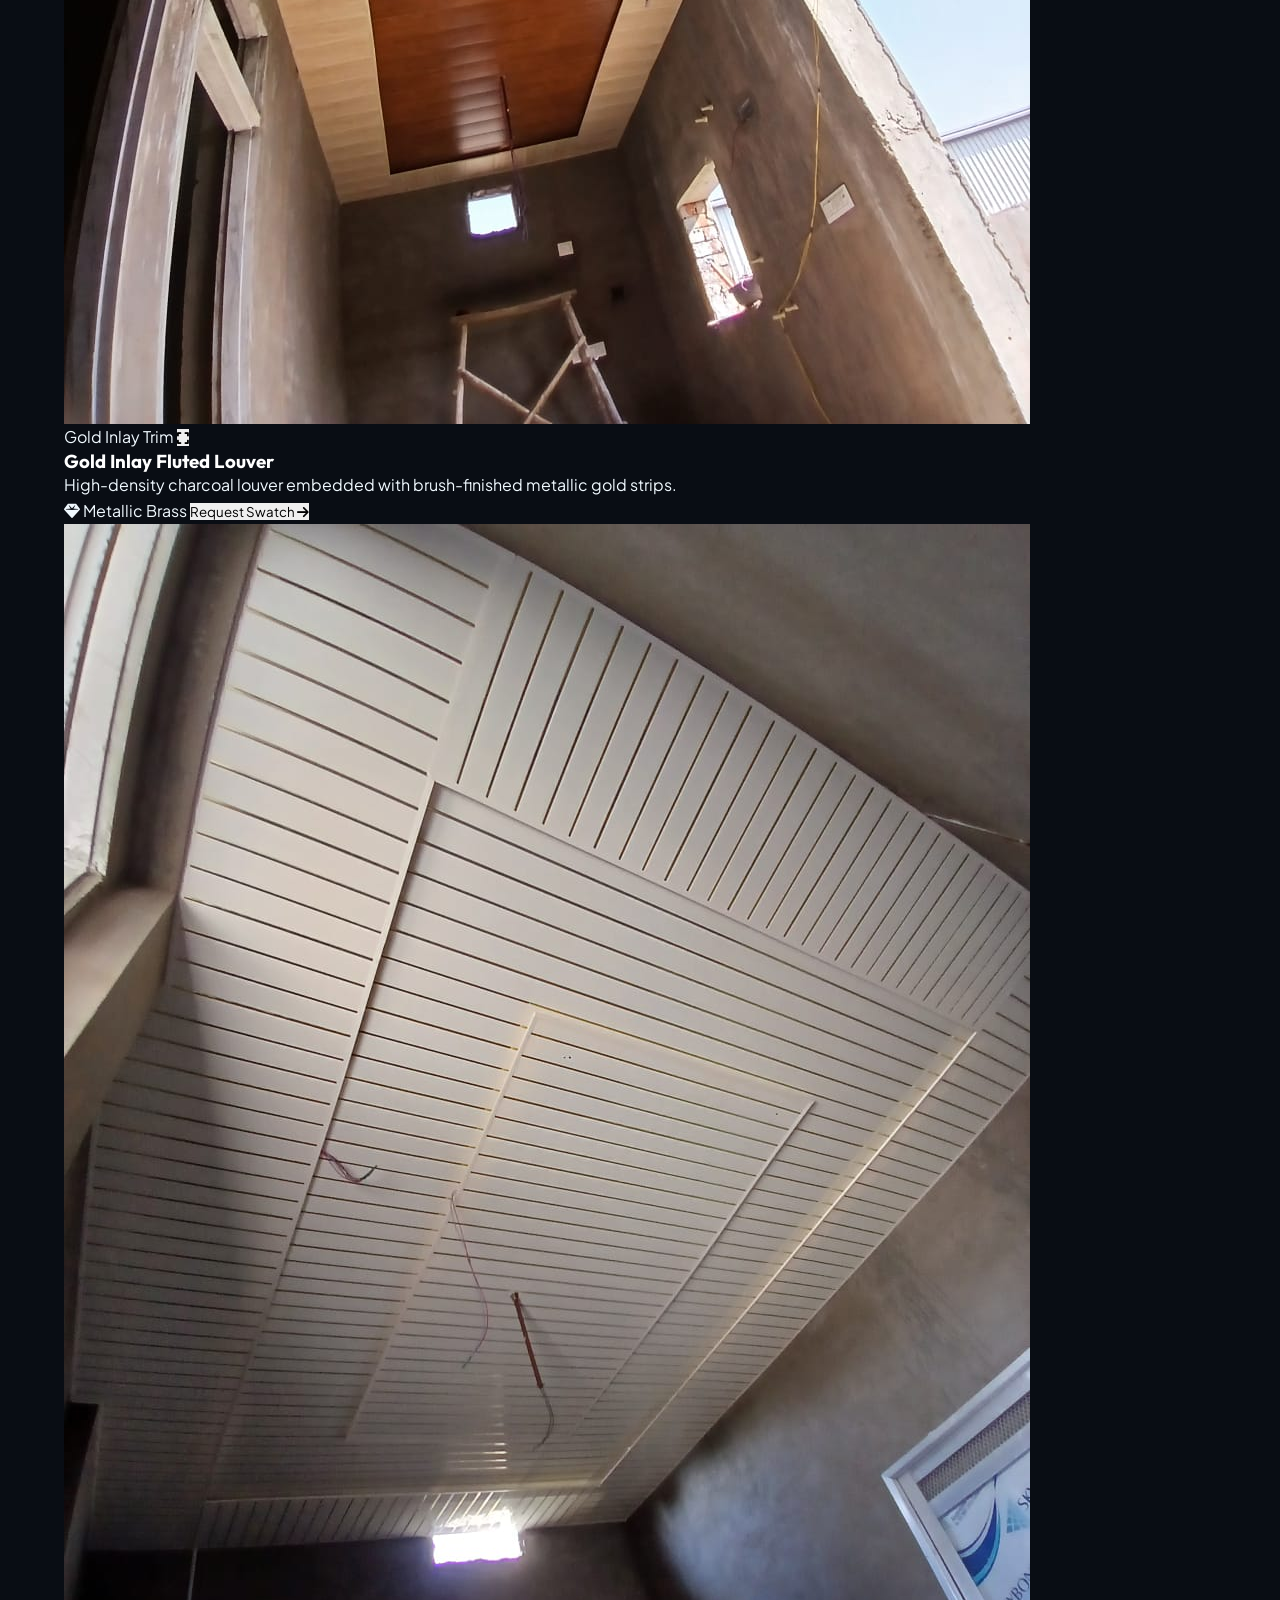
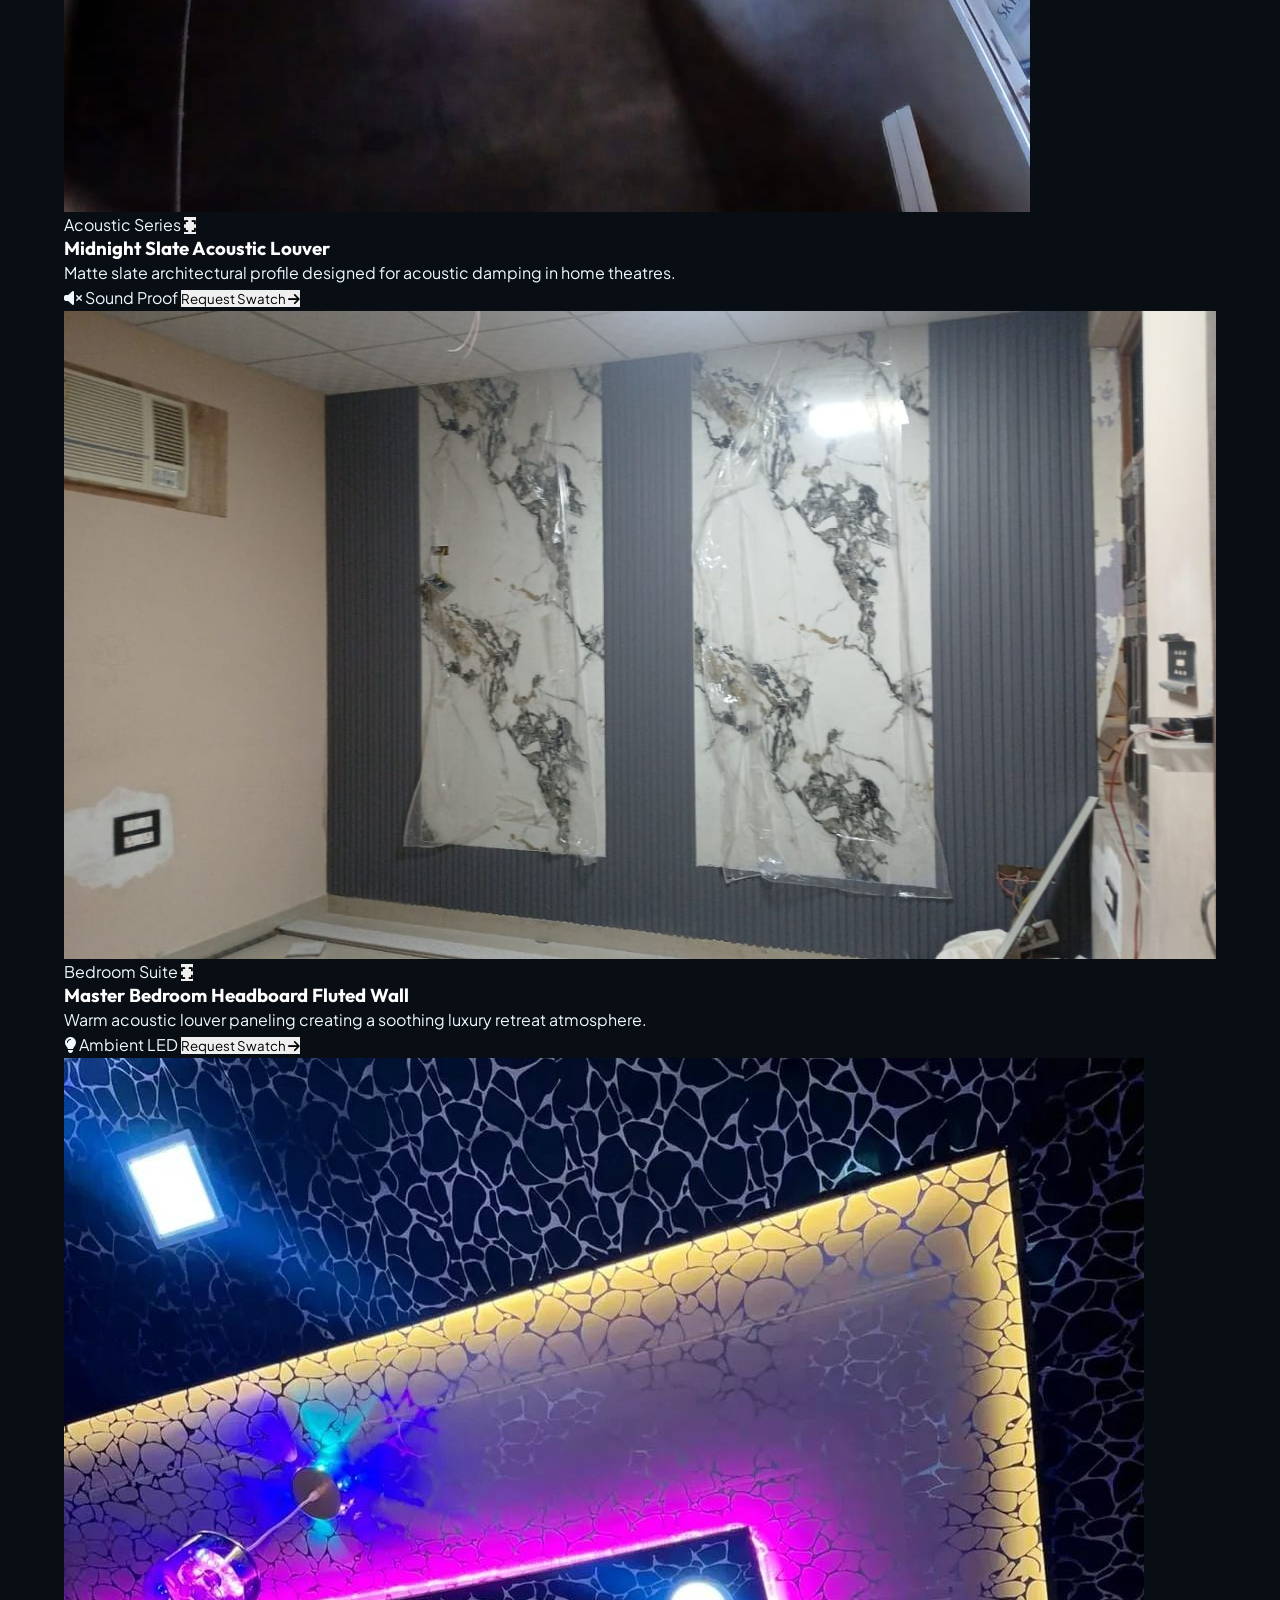
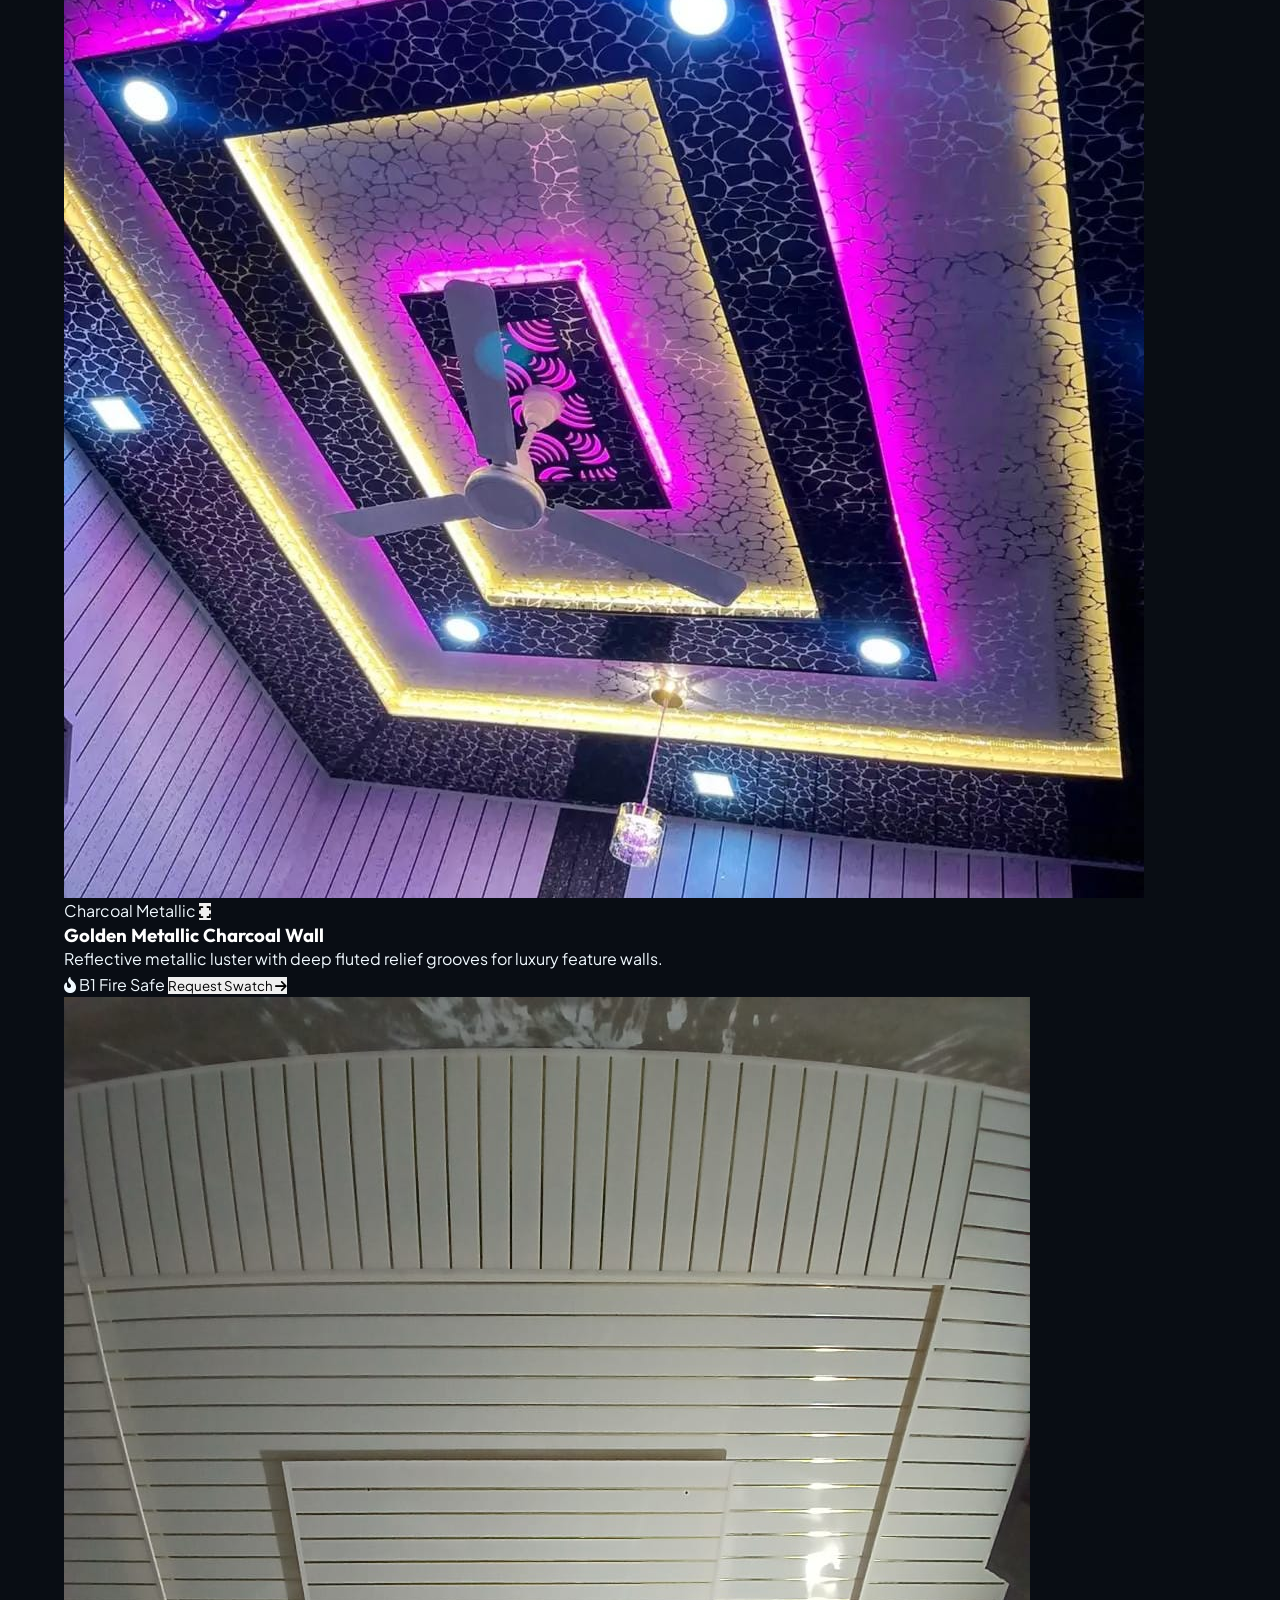
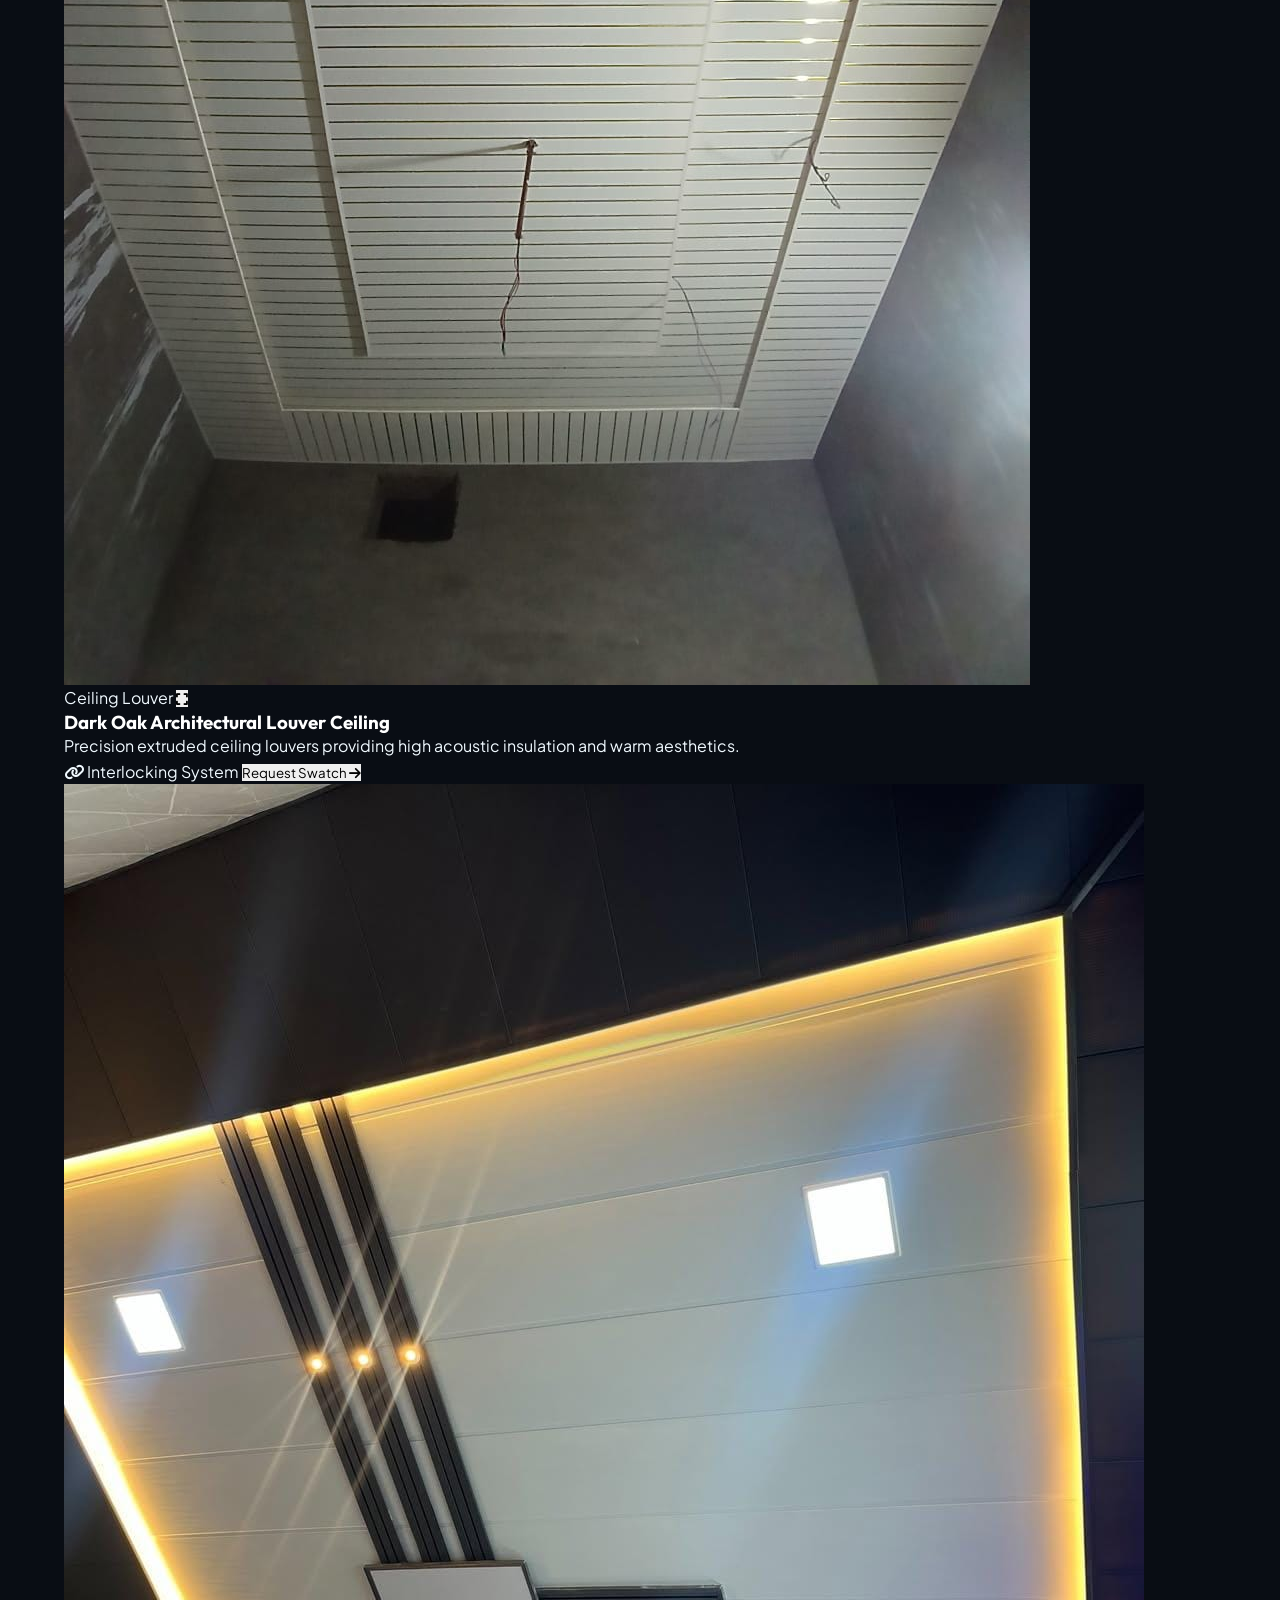
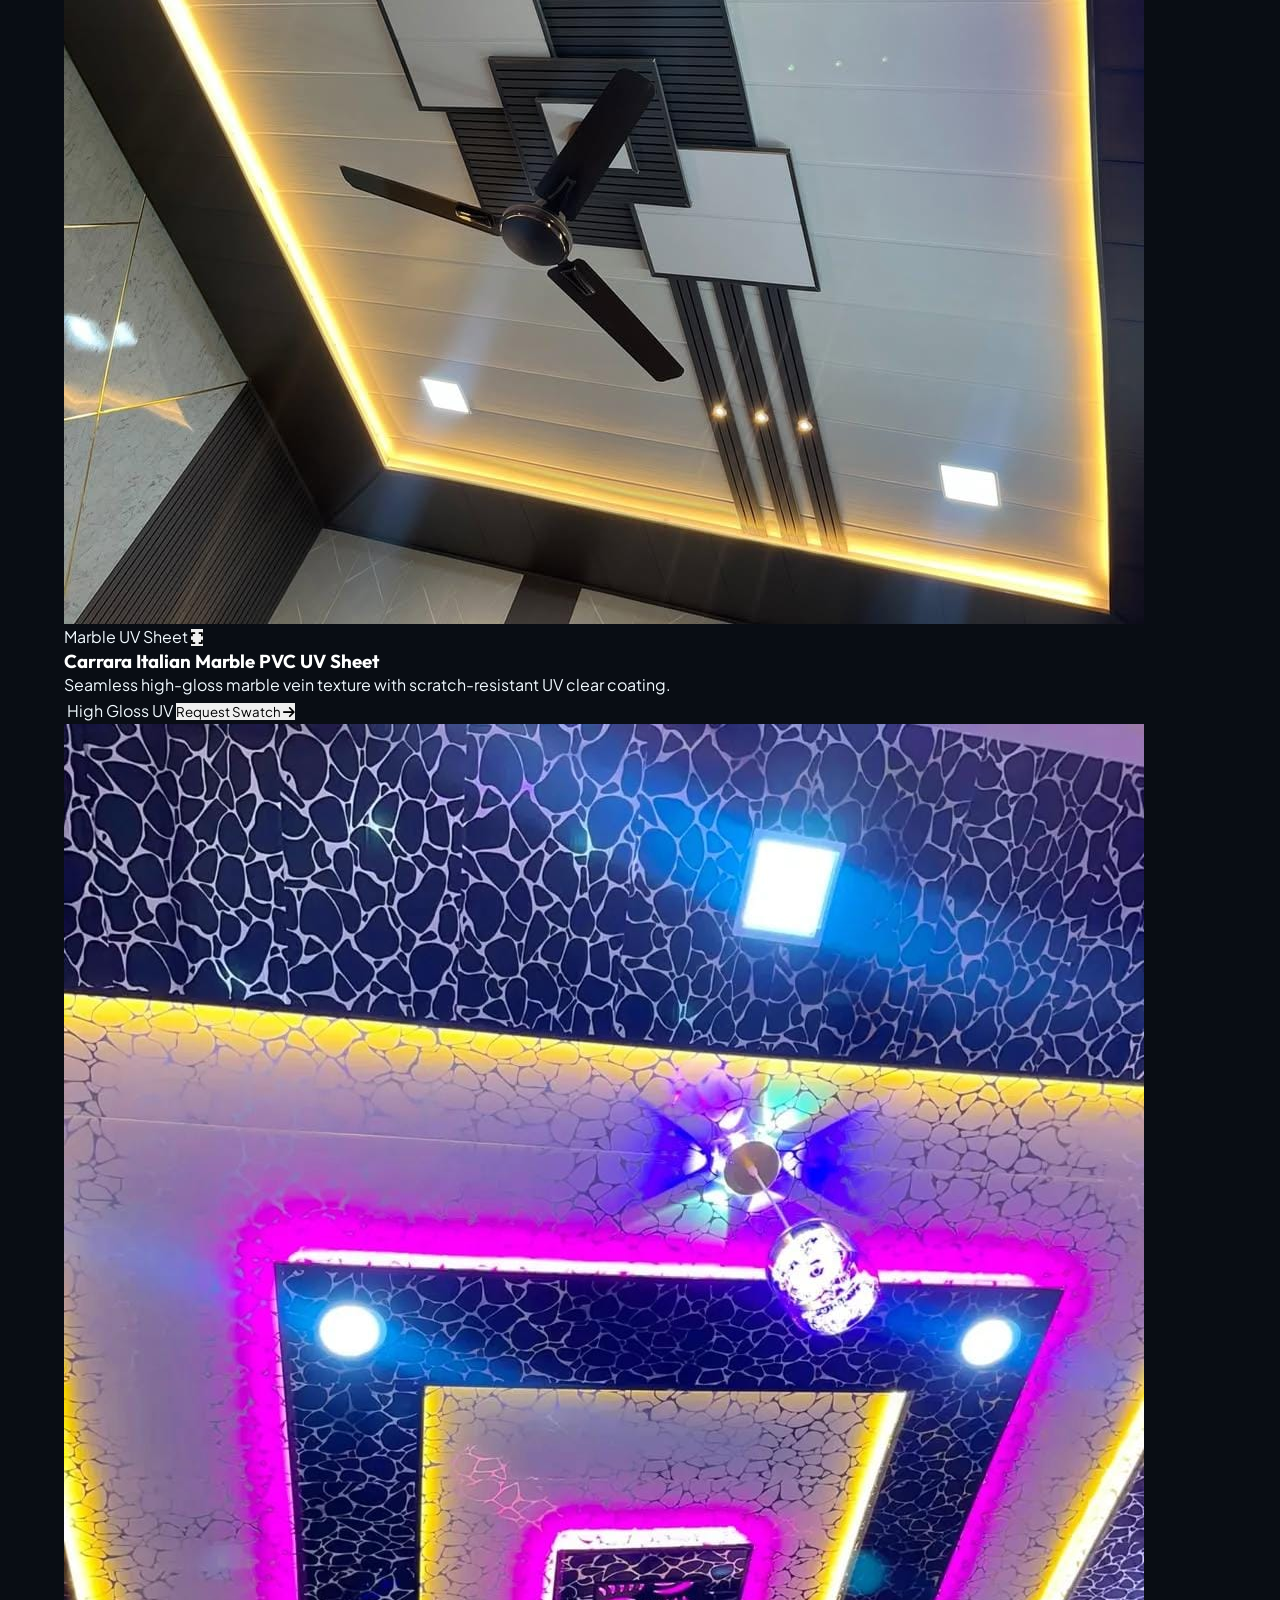
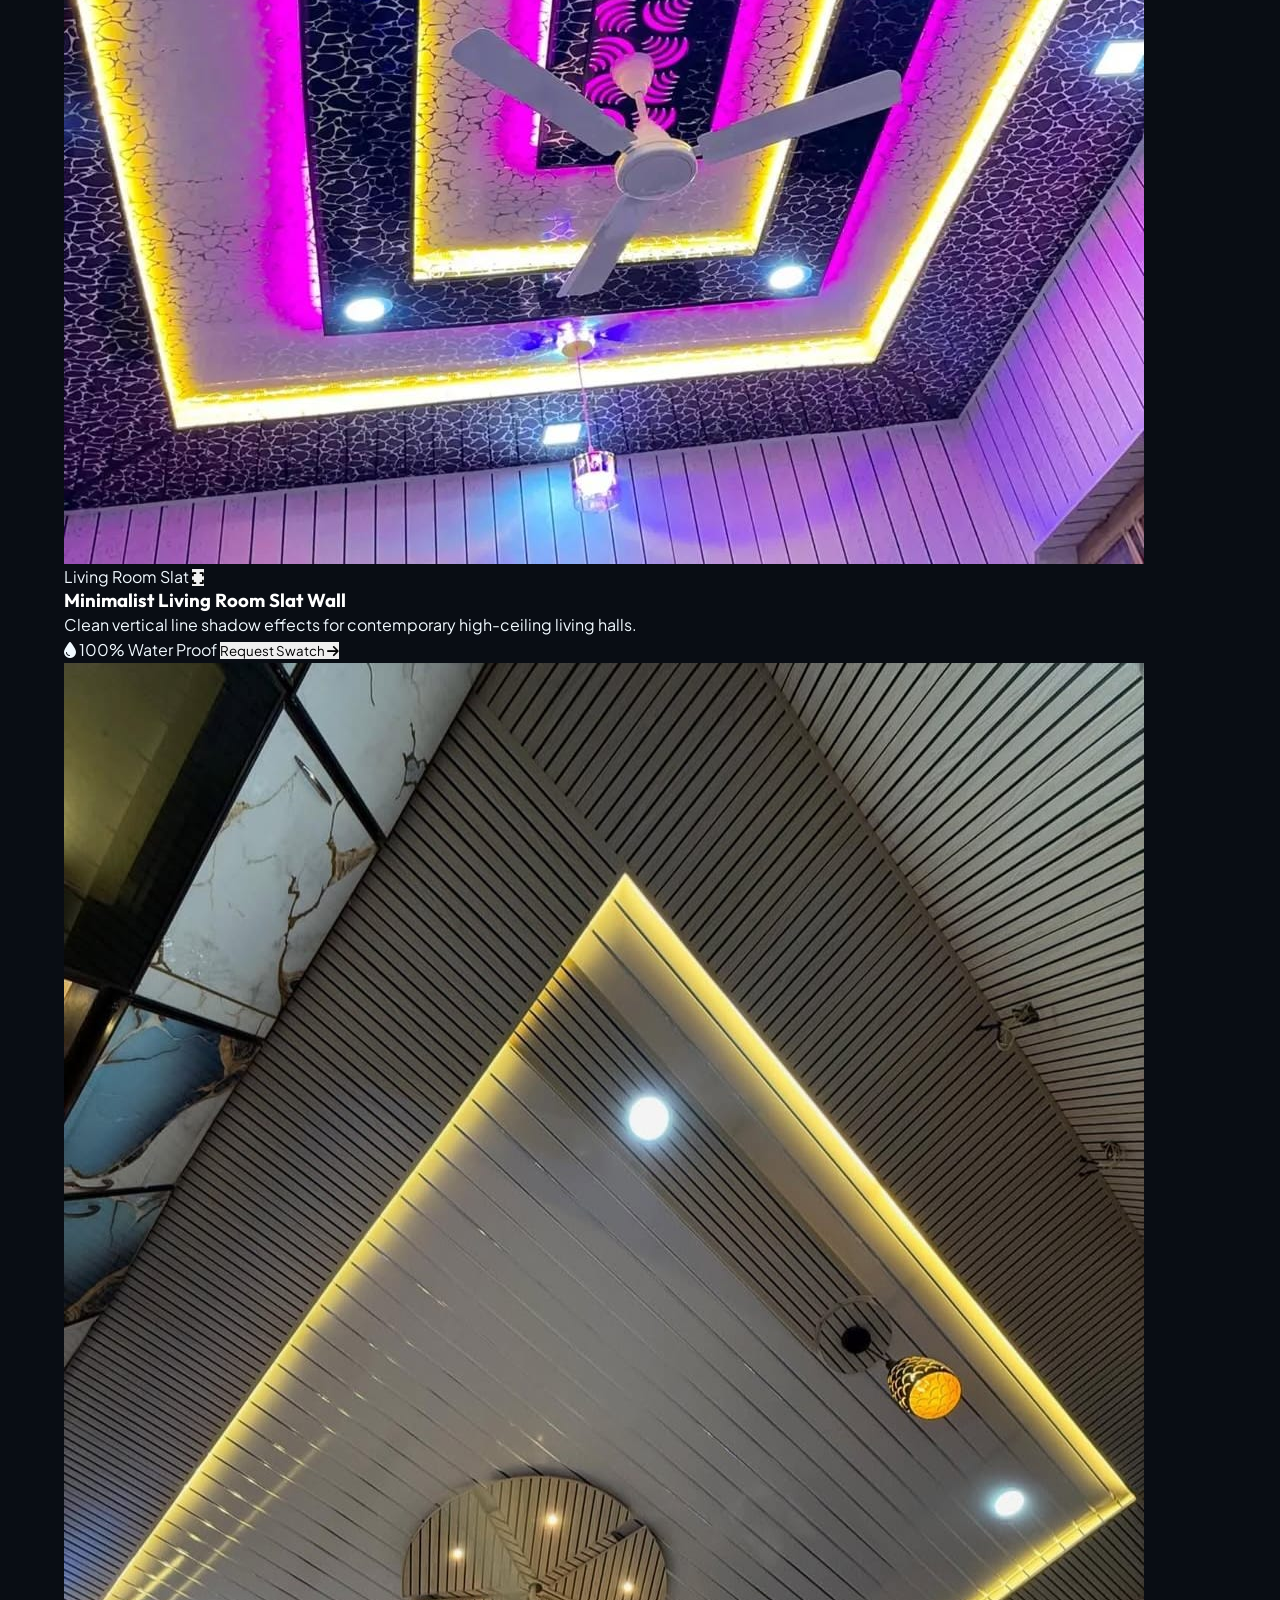
==== commit 8b4bd68f: "Redesign website with 19 dynamic graphics, 4K video theatre experience, and Bento showcase grid" ====
--- a/index.html
+++ b/index.html
@@ -26,7 +26,8 @@
   <!-- Live Dynamic Activity Ticker Banner -->
   <div class="live-ticker-banner">
     <div class="live-ticker-dot"></div>
-    <span><strong>LIVE JAIPUR ACTIVITY:</strong> <span id="liveActivityText">19 Interior Designers & Architects in Jaipur requested ceiling samples today!</span></span>
+    <span><strong>LIVE JAIPUR ACTIVITY:</strong> <span id="liveActivityText">19 Interior Designers & Architects in
+        Jaipur requested ceiling samples today!</span></span>
   </div>
 
 
@@ -46,12 +47,12 @@
 
         <ul class="nav-links">
           <li><a href="index.html" class="nav-link active">Home</a></li>
+          <li><a href="gallery.html" class="nav-link">Gallery</a></li>
+          <li><a href="#dynamic-showcase" class="nav-link">Interior Showcase</a></li>
           <li><a href="#visualizer" class="nav-link">Visualizer</a></li>
           <li><a href="#calculator" class="nav-link">Calculator</a></li>
           <li><a href="about.html" class="nav-link">About</a></li>
           <li><a href="products.html" class="nav-link">Products</a></li>
-          <li><a href="tech-specs.html" class="nav-link">Tech Specs</a></li>
-          <li><a href="gallery.html" class="nav-link">Gallery</a></li>
         </ul>
 
 
@@ -173,6 +174,600 @@
     </div>
   </section>
 
+  <!-- ==================== VIRTUAL VIDEO CINEMA THEATRE SECTION ==================== -->
+  <section class="section cinema-section-wrapper" id="cinema-theatre" style="text-align: center !important;">
+    <div class="cinema-ambient-glow"></div>
+    <div class="container" style="position: relative; z-index: 5; display: flex !important; flex-direction: column !important; align-items: center !important; justify-content: center !important; margin: 0 auto !important; text-align: center !important; width: 100% !important;">
+      <div class="cinema-header-wrapper text-center" style="margin-bottom: 2rem; width: 100%;">
+        <div class="cinema-badge" style="background: rgba(223, 172, 66, 0.15); border: 1px solid rgba(223, 172, 66, 0.4); color: var(--accent-gold); padding: 0.4rem 1.2rem; border-radius: 99px; font-size: 0.8rem; font-weight: 800; display: inline-flex; align-items: center; gap: 0.5rem; margin-bottom: 1rem;">
+          <i class="fa-solid fa-film"></i> ARCHITECTURAL CINEMA THEATRE
+        </div>
+        <h2 class="cinema-title" style="font-size: 2.5rem; font-weight: 800;">Virtual Project Walkthroughs</h2>
+        <p style="color: rgba(224, 242, 254, 0.8); max-width: 700px; margin: 0.5rem auto 0 auto; font-size: 1rem;">
+          Watch live video demonstrations of Pinkcity Modern PVC Panels, fluted acoustic louvers, and luxury ceiling transformations in real site installations.
+        </p>
+      </div>
+
+      <!-- Video Selector Tabs -->
+      <div class="cinema-dual-selector" style="display: flex !important; justify-content: center !important; align-items: center !important; gap: 1rem !important; margin: 0 auto 1.5rem auto !important; width: 100% !important; max-width: 650px !important; flex-wrap: wrap !important;">
+        <button class="cinema-select-btn cinema-tab-btn active" data-video-src="videos/1.mp4" data-video-title="01. Luxury Residence Installation Walkthrough" data-video-id="v1">
+          <i class="fa-solid fa-circle-play"></i>
+          <span>01. Residence Walkthrough</span>
+        </button>
+        <button class="cinema-select-btn cinema-tab-btn" data-video-src="videos/2.mp4" data-video-title="02. Fluted Louver & Decorative Ceiling Transformation" data-video-id="v2">
+          <i class="fa-solid fa-circle-play"></i>
+          <span>02. Louver & Ceiling Reveal</span>
+        </button>
+      </div>
+
+      <!-- Main Cinema Player Card -->
+      <div class="cinema-stage-card" style="width: 100% !important; max-width: 650px !important; margin: 0 auto !important; border-radius: 16px !important; overflow: hidden !important; box-shadow: 0 20px 50px rgba(0,0,0,0.8) !important; border: 1px solid rgba(223, 172, 66, 0.35) !important; background: #090d14 !important; display: block !important;">
+        <div class="cinema-video-frame" style="width: 100% !important; max-width: 650px !important; height: 360px !important; max-height: 360px !important; background: #000 !important; display: block !important; overflow: hidden !important; position: relative !important; margin: 0 auto !important;">
+          <video id="cinemaMainVideo" playsinline poster="interior dynamic graphis/WhatsApp Image 2026-08-29 at 11.11.36 AM.jpeg" controls style="width: 100% !important; height: 360px !important; max-height: 360px !important; max-width: 650px !important; object-fit: cover !important; object-position: center !important; margin: 0 auto !important; display: block !important; background: #000 !important;">
+            <source src="videos/1.mp4" type="video/mp4">
+            Your browser does not support HTML5 video.
+          </video>
+        </div>
+        <div class="cinema-player-info-bar">
+          <div class="cinema-title-tag">
+            <span class="hd-badge">4K UHD</span>
+            <span id="cinemaVideoTagText">01. Luxury Residence Installation Walkthrough</span>
+          </div>
+          <span class="live-tag"><i class="fa-solid fa-eye"></i> REAL SITE INSIGHTS</span>
+        </div>
+      </div>
+
+      <!-- Secondary Video Cards -->
+      <div class="cinema-thumbs-grid" style="width: 100% !important; max-width: 650px !important; margin: 1.5rem auto 0 auto !important;">
+        <div class="cinema-thumb-card active" data-video-src="videos/1.mp4" data-video-title="01. Luxury Residence Installation Walkthrough" data-video-id="v1">
+          <div class="cinema-thumb-img-box">
+            <img src="interior dynamic graphis/WhatsApp Image 2026-08-29 at 11.11.36 AM.jpeg" alt="Video 1 Thumbnail">
+            <div class="cinema-thumb-play-icon"><i class="fa-solid fa-play"></i></div>
+          </div>
+          <div class="cinema-thumb-info">
+            <h4>Project Video 1</h4>
+            <p>Full Wall & Ceiling PVC Panel Installation Walkthrough</p>
+          </div>
+        </div>
+
+        <div class="cinema-thumb-card" data-video-src="videos/2.mp4" data-video-title="02. Fluted Louver & Decorative Ceiling Transformation" data-video-id="v2">
+          <div class="cinema-thumb-img-box">
+            <img src="interior dynamic graphis/WhatsApp Image 2026-08-29 at 11.11.38 AM (2).jpeg" alt="Video 2 Thumbnail">
+            <div class="cinema-thumb-play-icon"><i class="fa-solid fa-play"></i></div>
+          </div>
+          <div class="cinema-thumb-info">
+            <h4>Project Video 2</h4>
+            <p>Golden Fluted Louver & Ceiling Surface Finish Reveal</p>
+          </div>
+        </div>
+      </div>
+    </div>
+  </section>
+
+
+  <!-- ==================== NON-TEMPLATED ARCHITECTURAL BENTO SHOWCASE GRID (19 DYNAMIC GRAPHICS) ==================== -->
+  <section class="section section-dark" id="dynamic-showcase" style="background: #090d14;">
+    <div class="container">
+      <div class="showcase-header text-center" style="margin-bottom: 2rem;">
+        <span class="section-subtitle">EXCLUSIVE 3D ARCHITECTURAL COLLECTION</span>
+        <h2 class="section-title" style="font-size: 2.8rem;">Dynamic Interior Surface Showcase</h2>
+        <p style="color: var(--text-muted); font-size: 1.05rem; max-width: 800px; margin: 0.5rem auto 0 auto;">
+          Explore all 19 dynamic graphic renders & real-site installations of our 2G Laminated PVC Panels, acoustic fluted louvers, and luxury marble ceilings in an asymmetric architectural Bento layout.
+        </p>
+      </div>
+
+      <!-- Bento Category Filter Chips -->
+      <div class="bento-filter-bar">
+        <button class="bento-filter-btn active" data-bento-filter="all">All 19 Graphic Concepts</button>
+        <button class="bento-filter-btn" data-bento-filter="tv-louver">TV Unit & Living</button>
+        <button class="bento-filter-btn" data-bento-filter="fluted">Gold & Charcoal Fluted</button>
+        <button class="bento-filter-btn" data-bento-filter="bedroom">Bedroom Suites</button>
+        <button class="bento-filter-btn" data-bento-filter="ceiling">Ceiling & UV Marble</button>
+      </div>
+
+      <!-- 19 Image Architectural Bento Grid -->
+      <div class="bento-architectural-grid">
+
+        <!-- Card 1: HERO TILE (Span 8) -->
+        <div class="bento-tile bento-span-8 bento-hero-tile" data-category="tv-louver">
+          <div class="bento-img-wrapper">
+            <img src="interior dynamic graphis/WhatsApp Image 2026-08-29 at 11.11.36 AM.jpeg" alt="Royal Teak Wood Fluted TV Unit Accent">
+            <div class="bento-glass-shine"></div>
+            <div class="bento-badge-container">
+              <span class="bento-tag-pill gold-tag"><i class="fa-solid fa-crown"></i> Master Hero Design</span>
+              <button class="bento-quick-zoom-btn trigger-lightbox" data-img-src="interior dynamic graphis/WhatsApp Image 2026-08-29 at 11.11.36 AM.jpeg" data-caption="Royal Teak Wood Fluted TV Unit Accent - 2G Hot-Melt Lamination">
+                <i class="fa-solid fa-expand"></i>
+              </button>
+            </div>
+          </div>
+          <div class="bento-content-panel">
+            <div>
+              <h3 class="bento-title">Royal Teak Wood Fluted TV Unit Backdrop</h3>
+              <p class="bento-desc">Deep wood texture realism combined with warm ambient LED backlighting for modern living halls.</p>
+            </div>
+            <div class="bento-footer">
+              <span class="bento-spec-text"><i class="fa-solid fa-shield-halved"></i> 2G Hot-Melt Laminated</span>
+              <button class="bento-action-btn open-quote-modal" data-product-name="Royal Teak Wood Fluted TV Unit Backdrop">
+                Request Swatch <i class="fa-solid fa-arrow-right"></i>
+              </button>
+            </div>
+          </div>
+        </div>
+
+        <!-- Card 2: TALL TILE (Span 4) -->
+        <div class="bento-tile bento-span-4 bento-tall-tile" data-category="fluted">
+          <div class="bento-img-wrapper">
+            <img src="interior dynamic graphis/WhatsApp Image 2026-08-29 at 11.11.37 AM (1).jpeg" alt="Contemporary Gold Strip Fluted Louver">
+            <div class="bento-glass-shine"></div>
+            <div class="bento-badge-container">
+              <span class="bento-tag-pill">Gold Inlay Trim</span>
+              <button class="bento-quick-zoom-btn trigger-lightbox" data-img-src="interior dynamic graphis/WhatsApp Image 2026-08-29 at 11.11.37 AM (1).jpeg" data-caption="Contemporary Gold Strip Fluted Louver - Metallic Brass Accent">
+                <i class="fa-solid fa-expand"></i>
+              </button>
+            </div>
+          </div>
+          <div class="bento-content-panel">
+            <div>
+              <h3 class="bento-title">Gold Inlay Fluted Louver</h3>
+              <p class="bento-desc">High-density charcoal louver embedded with brush-finished metallic gold strips.</p>
+            </div>
+            <div class="bento-footer">
+              <span class="bento-spec-text"><i class="fa-solid fa-gem"></i> Metallic Brass</span>
+              <button class="bento-action-btn open-quote-modal" data-product-name="Gold Inlay Fluted Louver">
+                Request Swatch <i class="fa-solid fa-arrow-right"></i>
+              </button>
+            </div>
+          </div>
+        </div>
+
+        <!-- Card 3: STANDARD TILE (Span 4) -->
+        <div class="bento-tile bento-span-4 bento-standard-tile" data-category="tv-louver">
+          <div class="bento-img-wrapper">
+            <img src="interior dynamic graphis/WhatsApp Image 2026-08-29 at 11.11.37 AM.jpeg" alt="Midnight Slate Grey Acoustic Louver">
+            <div class="bento-glass-shine"></div>
+            <div class="bento-badge-container">
+              <span class="bento-tag-pill">Acoustic Series</span>
+              <button class="bento-quick-zoom-btn trigger-lightbox" data-img-src="interior dynamic graphis/WhatsApp Image 2026-08-29 at 11.11.37 AM.jpeg" data-caption="Midnight Slate Grey Acoustic Louver - Anti-Scratch Finish">
+                <i class="fa-solid fa-expand"></i>
+              </button>
+            </div>
+          </div>
+          <div class="bento-content-panel">
+            <div>
+              <h3 class="bento-title">Midnight Slate Acoustic Louver</h3>
+              <p class="bento-desc">Matte slate architectural profile designed for acoustic damping in home theatres.</p>
+            </div>
+            <div class="bento-footer">
+              <span class="bento-spec-text"><i class="fa-solid fa-volume-xmark"></i> Sound Proof</span>
+              <button class="bento-action-btn open-quote-modal" data-product-name="Midnight Slate Acoustic Louver">
+                Request Swatch <i class="fa-solid fa-arrow-right"></i>
+              </button>
+            </div>
+          </div>
+        </div>
+
+        <!-- Card 4: STANDARD TILE (Span 4) -->
+        <div class="bento-tile bento-span-4 bento-standard-tile" data-category="bedroom">
+          <div class="bento-img-wrapper">
+            <img src="interior dynamic graphis/WhatsApp Image 2026-08-29 at 11.11.38 AM (1).jpeg" alt="Master Bedroom Headboard Fluted Backdrop">
+            <div class="bento-glass-shine"></div>
+            <div class="bento-badge-container">
+              <span class="bento-tag-pill gold-tag">Bedroom Suite</span>
+              <button class="bento-quick-zoom-btn trigger-lightbox" data-img-src="interior dynamic graphis/WhatsApp Image 2026-08-29 at 11.11.38 AM (1).jpeg" data-caption="Master Bedroom Headboard Fluted Backdrop with Warm Ambient LED">
+                <i class="fa-solid fa-expand"></i>
+              </button>
+            </div>
+          </div>
+          <div class="bento-content-panel">
+            <div>
+              <h3 class="bento-title">Master Bedroom Headboard Fluted Wall</h3>
+              <p class="bento-desc">Warm acoustic louver paneling creating a soothing luxury retreat atmosphere.</p>
+            </div>
+            <div class="bento-footer">
+              <span class="bento-spec-text"><i class="fa-solid fa-lightbulb"></i> Ambient LED</span>
+              <button class="bento-action-btn open-quote-modal" data-product-name="Master Bedroom Headboard Fluted Wall">
+                Request Swatch <i class="fa-solid fa-arrow-right"></i>
+              </button>
+            </div>
+          </div>
+        </div>
+
+        <!-- Card 5: STANDARD TILE (Span 4) -->
+        <div class="bento-tile bento-span-4 bento-standard-tile" data-category="fluted">
+          <div class="bento-img-wrapper">
+            <img src="interior dynamic graphis/WhatsApp Image 2026-08-29 at 11.11.38 AM (2).jpeg" alt="Golden Metallic Charcoal Feature Wall">
+            <div class="bento-glass-shine"></div>
+            <div class="bento-badge-container">
+              <span class="bento-tag-pill">Charcoal Metallic</span>
+              <button class="bento-quick-zoom-btn trigger-lightbox" data-img-src="interior dynamic graphis/WhatsApp Image 2026-08-29 at 11.11.38 AM (2).jpeg" data-caption="Golden Metallic Charcoal Feature Wall - Fire Retardant B1">
+                <i class="fa-solid fa-expand"></i>
+              </button>
+            </div>
+          </div>
+          <div class="bento-content-panel">
+            <div>
+              <h3 class="bento-title">Golden Metallic Charcoal Wall</h3>
+              <p class="bento-desc">Reflective metallic luster with deep fluted relief grooves for luxury feature walls.</p>
+            </div>
+            <div class="bento-footer">
+              <span class="bento-spec-text"><i class="fa-solid fa-fire-flame-curved"></i> B1 Fire Safe</span>
+              <button class="bento-action-btn open-quote-modal" data-product-name="Golden Metallic Charcoal Wall">
+                Request Swatch <i class="fa-solid fa-arrow-right"></i>
+              </button>
+            </div>
+          </div>
+        </div>
+
+        <!-- Card 6: WIDE TILE (Span 6) -->
+        <div class="bento-tile bento-span-6 bento-wide-tile" data-category="ceiling">
+          <div class="bento-img-wrapper">
+            <img src="interior dynamic graphis/WhatsApp Image 2026-08-29 at 11.11.38 AM.jpeg" alt="Dark Oak Architectural Louver Ceiling">
+            <div class="bento-glass-shine"></div>
+            <div class="bento-badge-container">
+              <span class="bento-tag-pill gold-tag">Ceiling Louver</span>
+              <button class="bento-quick-zoom-btn trigger-lightbox" data-img-src="interior dynamic graphis/WhatsApp Image 2026-08-29 at 11.11.38 AM.jpeg" data-caption="Dark Oak Architectural Louver Ceiling - Tongue & Groove Joint">
+                <i class="fa-solid fa-expand"></i>
+              </button>
+            </div>
+          </div>
+          <div class="bento-content-panel">
+            <div>
+              <h3 class="bento-title">Dark Oak Architectural Louver Ceiling</h3>
+              <p class="bento-desc">Precision extruded ceiling louvers providing high acoustic insulation and warm aesthetics.</p>
+            </div>
+            <div class="bento-footer">
+              <span class="bento-spec-text"><i class="fa-solid fa-link"></i> Interlocking System</span>
+              <button class="bento-action-btn open-quote-modal" data-product-name="Dark Oak Architectural Louver Ceiling">
+                Request Swatch <i class="fa-solid fa-arrow-right"></i>
+              </button>
+            </div>
+          </div>
+        </div>
+
+        <!-- Card 7: WIDE TILE (Span 6) -->
+        <div class="bento-tile bento-span-6 bento-wide-tile" data-category="ceiling">
+          <div class="bento-img-wrapper">
+            <img src="interior dynamic graphis/WhatsApp Image 2026-08-29 at 11.11.39 AM (1).jpeg" alt="Carrara Italian Marble PVC UV Sheet">
+            <div class="bento-glass-shine"></div>
+            <div class="bento-badge-container">
+              <span class="bento-tag-pill">Marble UV Sheet</span>
+              <button class="bento-quick-zoom-btn trigger-lightbox" data-img-src="interior dynamic graphis/WhatsApp Image 2026-08-29 at 11.11.39 AM (1).jpeg" data-caption="Carrara Italian Marble PVC UV Sheet - Mirror High Gloss">
+                <i class="fa-solid fa-expand"></i>
+              </button>
+            </div>
+          </div>
+          <div class="bento-content-panel">
+            <div>
+              <h3 class="bento-title">Carrara Italian Marble PVC UV Sheet</h3>
+              <p class="bento-desc">Seamless high-gloss marble vein texture with scratch-resistant UV clear coating.</p>
+            </div>
+            <div class="bento-footer">
+              <span class="bento-spec-text"><i class="fa-solid fa-sparkles"></i> High Gloss UV</span>
+              <button class="bento-action-btn open-quote-modal" data-product-name="Carrara Italian Marble PVC UV Sheet">
+                Request Swatch <i class="fa-solid fa-arrow-right"></i>
+              </button>
+            </div>
+          </div>
+        </div>
+
+        <!-- Card 8: STANDARD TILE (Span 4) -->
+        <div class="bento-tile bento-span-4 bento-standard-tile" data-category="tv-louver">
+          <div class="bento-img-wrapper">
+            <img src="interior dynamic graphis/WhatsApp Image 2026-08-29 at 11.11.39 AM (2).jpeg" alt="Minimalist Wood Slat Living Room Wall">
+            <div class="bento-glass-shine"></div>
+            <div class="bento-badge-container">
+              <span class="bento-tag-pill">Living Room Slat</span>
+              <button class="bento-quick-zoom-btn trigger-lightbox" data-img-src="interior dynamic graphis/WhatsApp Image 2026-08-29 at 11.11.39 AM (2).jpeg" data-caption="Minimalist Wood Slat Living Room Wall - 100% Water Proof">
+                <i class="fa-solid fa-expand"></i>
+              </button>
+            </div>
+          </div>
+          <div class="bento-content-panel">
+            <div>
+              <h3 class="bento-title">Minimalist Living Room Slat Wall</h3>
+              <p class="bento-desc">Clean vertical line shadow effects for contemporary high-ceiling living halls.</p>
+            </div>
+            <div class="bento-footer">
+              <span class="bento-spec-text"><i class="fa-solid fa-droplet"></i> 100% Water Proof</span>
+              <button class="bento-action-btn open-quote-modal" data-product-name="Minimalist Living Room Slat Wall">
+                Request Swatch <i class="fa-solid fa-arrow-right"></i>
+              </button>
+            </div>
+          </div>
+        </div>
+
+        <!-- Card 9: STANDARD TILE (Span 4) -->
+        <div class="bento-tile bento-span-4 bento-standard-tile" data-category="fluted">
+          <div class="bento-img-wrapper">
+            <img src="interior dynamic graphis/WhatsApp Image 2026-08-29 at 11.11.39 AM.jpeg" alt="Champagne Bronze Metallic Fluted Louver">
+            <div class="bento-glass-shine"></div>
+            <div class="bento-badge-container">
+              <span class="bento-tag-pill gold-tag">Bronze Luxe</span>
+              <button class="bento-quick-zoom-btn trigger-lightbox" data-img-src="interior dynamic graphis/WhatsApp Image 2026-08-29 at 11.11.39 AM.jpeg" data-caption="Champagne Bronze Metallic Fluted Louver - High Scuff Resistance">
+                <i class="fa-solid fa-expand"></i>
+              </button>
+            </div>
+          </div>
+          <div class="bento-content-panel">
+            <div>
+              <h3 class="bento-title">Champagne Bronze Metallic Louver</h3>
+              <p class="bento-desc">Warm bronze metallic undertones for high-end boutique hotels & luxury villas.</p>
+            </div>
+            <div class="bento-footer">
+              <span class="bento-spec-text"><i class="fa-solid fa-wand-magic-sparkles"></i> Scuff Proof</span>
+              <button class="bento-action-btn open-quote-modal" data-product-name="Champagne Bronze Metallic Louver">
+                Request Swatch <i class="fa-solid fa-arrow-right"></i>
+              </button>
+            </div>
+          </div>
+        </div>
+
+        <!-- Card 10: STANDARD TILE (Span 4) -->
+        <div class="bento-tile bento-span-4 bento-standard-tile" data-category="bedroom">
+          <div class="bento-img-wrapper">
+            <img src="interior dynamic graphis/WhatsApp Image 2026-08-29 at 11.11.40 AM (1).jpeg" alt="Scandinavian Light Natural Oak Panel">
+            <div class="bento-glass-shine"></div>
+            <div class="bento-badge-container">
+              <span class="bento-tag-pill">Oak Wood</span>
+              <button class="bento-quick-zoom-btn trigger-lightbox" data-img-src="interior dynamic graphis/WhatsApp Image 2026-08-29 at 11.11.40 AM (1).jpeg" data-caption="Scandinavian Light Natural Oak Panel - Zero VOC Lead Free">
+                <i class="fa-solid fa-expand"></i>
+              </button>
+            </div>
+          </div>
+          <div class="bento-content-panel">
+            <div>
+              <h3 class="bento-title">Scandinavian Light Oak Fluted Wall</h3>
+              <p class="bento-desc">Bright natural oak grain lamination ideal for compact bedroom accent walls.</p>
+            </div>
+            <div class="bento-footer">
+              <span class="bento-spec-text"><i class="fa-solid fa-leaf"></i> Zero VOC Non-Toxic</span>
+              <button class="bento-action-btn open-quote-modal" data-product-name="Scandinavian Light Oak Fluted Wall">
+                Request Swatch <i class="fa-solid fa-arrow-right"></i>
+              </button>
+            </div>
+          </div>
+        </div>
+
+        <!-- Card 11: WIDE TILE (Span 6) -->
+        <div class="bento-tile bento-span-6 bento-wide-tile" data-category="tv-louver">
+          <div class="bento-img-wrapper">
+            <img src="interior dynamic graphis/WhatsApp Image 2026-08-29 at 11.11.40 AM (2).jpeg" alt="Executive Reception Desk Fluted Wall">
+            <div class="bento-glass-shine"></div>
+            <div class="bento-badge-container">
+              <span class="bento-tag-pill">Corporate Foyer</span>
+              <button class="bento-quick-zoom-btn trigger-lightbox" data-img-src="interior dynamic graphis/WhatsApp Image 2026-08-29 at 11.11.40 AM (2).jpeg" data-caption="Executive Reception Desk Fluted Wall - High Impact Resistance">
+                <i class="fa-solid fa-expand"></i>
+              </button>
+            </div>
+          </div>
+          <div class="bento-content-panel">
+            <div>
+              <h3 class="bento-title">Corporate Reception Desk Cladding</h3>
+              <p class="bento-desc">Professional acoustic fluted wall panels designed for executive commercial interiors.</p>
+            </div>
+            <div class="bento-footer">
+              <span class="bento-spec-text"><i class="fa-solid fa-building"></i> Commercial Grade</span>
+              <button class="bento-action-btn open-quote-modal" data-product-name="Corporate Reception Desk Cladding">
+                Request Swatch <i class="fa-solid fa-arrow-right"></i>
+              </button>
+            </div>
+          </div>
+        </div>
+
+        <!-- Card 12: WIDE TILE (Span 6) -->
+        <div class="bento-tile bento-span-6 bento-wide-tile" data-category="ceiling">
+          <div class="bento-img-wrapper">
+            <img src="interior dynamic graphis/WhatsApp Image 2026-08-29 at 11.11.40 AM (3).jpeg" alt="Architectural Cove Ceiling Louvers">
+            <div class="bento-glass-shine"></div>
+            <div class="bento-badge-container">
+              <span class="bento-tag-pill gold-tag">Cove Lighting</span>
+              <button class="bento-quick-zoom-btn trigger-lightbox" data-img-src="interior dynamic graphis/WhatsApp Image 2026-08-29 at 11.11.40 AM (3).jpeg" data-caption="Architectural Cove Ceiling Louvers - Seamless Interlock">
+                <i class="fa-solid fa-expand"></i>
+              </button>
+            </div>
+          </div>
+          <div class="bento-content-panel">
+            <div>
+              <h3 class="bento-title">Architectural Cove Ceiling Louvers</h3>
+              <p class="bento-desc">Specially profiled ceiling louvers integrated with hidden LED cove light troughs.</p>
+            </div>
+            <div class="bento-footer">
+              <span class="bento-spec-text"><i class="fa-solid fa-lightbulb"></i> LED Integrated</span>
+              <button class="bento-action-btn open-quote-modal" data-product-name="Architectural Cove Ceiling Louvers">
+                Request Swatch <i class="fa-solid fa-arrow-right"></i>
+              </button>
+            </div>
+          </div>
+        </div>
+
+        <!-- Card 13: STANDARD TILE (Span 4) -->
+        <div class="bento-tile bento-span-4 bento-standard-tile" data-category="fluted">
+          <div class="bento-img-wrapper">
+            <img src="interior dynamic graphis/WhatsApp Image 2026-08-29 at 11.11.40 AM.jpeg" alt="Smoked Charcoal Gold Trim Panel">
+            <div class="bento-glass-shine"></div>
+            <div class="bento-badge-container">
+              <span class="bento-tag-pill">Smoked Charcoal</span>
+              <button class="bento-quick-zoom-btn trigger-lightbox" data-img-src="interior dynamic graphis/WhatsApp Image 2026-08-29 at 11.11.40 AM.jpeg" data-caption="Smoked Charcoal Gold Trim Panel - 25-Year Durability">
+                <i class="fa-solid fa-expand"></i>
+              </button>
+            </div>
+          </div>
+          <div class="bento-content-panel">
+            <div>
+              <h3 class="bento-title">Smoked Charcoal Gold Trim Panel</h3>
+              <p class="bento-desc">Matte black charcoal background with warm golden metallic linear dividers.</p>
+            </div>
+            <div class="bento-footer">
+              <span class="bento-spec-text"><i class="fa-solid fa-certificate"></i> 25-Yr Guarantee</span>
+              <button class="bento-action-btn open-quote-modal" data-product-name="Smoked Charcoal Gold Trim Panel">
+                Request Swatch <i class="fa-solid fa-arrow-right"></i>
+              </button>
+            </div>
+          </div>
+        </div>
+
+        <!-- Card 14: STANDARD TILE (Span 4) -->
+        <div class="bento-tile bento-span-4 bento-standard-tile" data-category="bedroom">
+          <div class="bento-img-wrapper">
+            <img src="interior dynamic graphis/WhatsApp Image 2026-08-29 at 11.11.41 AM (1).jpeg" alt="Modern Dining Feature Wall Louver">
+            <div class="bento-glass-shine"></div>
+            <div class="bento-badge-container">
+              <span class="bento-tag-pill">Dining Accent</span>
+              <button class="bento-quick-zoom-btn trigger-lightbox" data-img-src="interior dynamic graphis/WhatsApp Image 2026-08-29 at 11.11.41 AM (1).jpeg" data-caption="Modern Dining Feature Wall Louver - Stain Resistant">
+                <i class="fa-solid fa-expand"></i>
+              </button>
+            </div>
+          </div>
+          <div class="bento-content-panel">
+            <div>
+              <h3 class="bento-title">Dining Room Feature Louver Wall</h3>
+              <p class="bento-desc">Elegant vertical texture paneling resistant to food stains and humidity.</p>
+            </div>
+            <div class="bento-footer">
+              <span class="bento-spec-text"><i class="fa-solid fa-hand-sparkles"></i> Stain Resistant</span>
+              <button class="bento-action-btn open-quote-modal" data-product-name="Dining Room Feature Louver Wall">
+                Request Swatch <i class="fa-solid fa-arrow-right"></i>
+              </button>
+            </div>
+          </div>
+        </div>
+
+        <!-- Card 15: STANDARD TILE (Span 4) -->
+        <div class="bento-tile bento-span-4 bento-standard-tile" data-category="tv-louver">
+          <div class="bento-img-wrapper">
+            <img src="interior dynamic graphis/WhatsApp Image 2026-08-29 at 11.11.41 AM (2).jpeg" alt="Luxury Villa Entryway Fluted Louver">
+            <div class="bento-glass-shine"></div>
+            <div class="bento-badge-container">
+              <span class="bento-tag-pill gold-tag">Villa Foyer</span>
+              <button class="bento-quick-zoom-btn trigger-lightbox" data-img-src="interior dynamic graphis/WhatsApp Image 2026-08-29 at 11.11.41 AM (2).jpeg" data-caption="Luxury Villa Entryway Fluted Louver - Termite Free">
+                <i class="fa-solid fa-expand"></i>
+              </button>
+            </div>
+          </div>
+          <div class="bento-content-panel">
+            <div>
+              <h3 class="bento-title">Luxury Villa Entry Foyer Louvers</h3>
+              <p class="bento-desc">Grand entrance wall feature crafted from high-density termite-proof PVC louvers.</p>
+            </div>
+            <div class="bento-footer">
+              <span class="bento-spec-text"><i class="fa-solid fa-bug-slash"></i> Termite Proof</span>
+              <button class="bento-action-btn open-quote-modal" data-product-name="Luxury Villa Entry Foyer Louvers">
+                Request Swatch <i class="fa-solid fa-arrow-right"></i>
+              </button>
+            </div>
+          </div>
+        </div>
+
+        <!-- Card 16: STANDARD TILE (Span 4) -->
+        <div class="bento-tile bento-span-4 bento-standard-tile" data-category="fluted">
+          <div class="bento-img-wrapper">
+            <img src="interior dynamic graphis/WhatsApp Image 2026-08-29 at 11.11.41 AM.jpeg" alt="Geometric Acoustic PVC Slat Wall">
+            <div class="bento-glass-shine"></div>
+            <div class="bento-badge-container">
+              <span class="bento-tag-pill">Acoustic Slat</span>
+              <button class="bento-quick-zoom-btn trigger-lightbox" data-img-src="interior dynamic graphis/WhatsApp Image 2026-08-29 at 11.11.41 AM.jpeg" data-caption="Geometric Acoustic PVC Slat Wall - Sound Absorption">
+                <i class="fa-solid fa-expand"></i>
+              </button>
+            </div>
+          </div>
+          <div class="bento-content-panel">
+            <div>
+              <h3 class="bento-title">Geometric Acoustic Slat Wall</h3>
+              <p class="bento-desc">Noise-dampening fluted geometry ideal for home theatres and studio spaces.</p>
+            </div>
+            <div class="bento-footer">
+              <span class="bento-spec-text"><i class="fa-solid fa-wave-square"></i> Noise Dampening</span>
+              <button class="bento-action-btn open-quote-modal" data-product-name="Geometric Acoustic Slat Wall">
+                Request Swatch <i class="fa-solid fa-arrow-right"></i>
+              </button>
+            </div>
+          </div>
+        </div>
+
+        <!-- Card 17: STANDARD TILE (Span 4) -->
+        <div class="bento-tile bento-span-4 bento-standard-tile" data-category="tv-louver">
+          <div class="bento-img-wrapper">
+            <img src="interior dynamic graphis/WhatsApp Image 2026-08-29 at 11.11.42 AM (1).jpeg" alt="Natural Teak Vertical Fluted Panel">
+            <div class="bento-glass-shine"></div>
+            <div class="bento-badge-container">
+              <span class="bento-tag-pill">Natural Teak</span>
+              <button class="bento-quick-zoom-btn trigger-lightbox" data-img-src="interior dynamic graphis/WhatsApp Image 2026-08-29 at 11.11.42 AM (1).jpeg" data-caption="Natural Teak Vertical Fluted Panel - High Density PVC">
+                <i class="fa-solid fa-expand"></i>
+              </button>
+            </div>
+          </div>
+          <div class="bento-content-panel">
+            <div>
+              <h3 class="bento-title">Natural Teak Vertical Fluted Wall</h3>
+              <p class="bento-desc">Classic warm teak wood tone extruded with ultra-precise surface grain depth.</p>
+            </div>
+            <div class="bento-footer">
+              <span class="bento-spec-text"><i class="fa-solid fa-tree"></i> Wood Grain Realism</span>
+              <button class="bento-action-btn open-quote-modal" data-product-name="Natural Teak Vertical Fluted Wall">
+                Request Swatch <i class="fa-solid fa-arrow-right"></i>
+              </button>
+            </div>
+          </div>
+        </div>
+
+        <!-- Card 18: STANDARD TILE (Span 4) -->
+        <div class="bento-tile bento-span-4 bento-standard-tile" data-category="fluted">
+          <div class="bento-img-wrapper">
+            <img src="interior dynamic graphis/WhatsApp Image 2026-08-29 at 11.11.42 AM (2).jpeg" alt="Luxury Lounge Bar Fluted Gold Louver">
+            <div class="bento-glass-shine"></div>
+            <div class="bento-badge-container">
+              <span class="bento-tag-pill gold-tag">Gold Inlay</span>
+              <button class="bento-quick-zoom-btn trigger-lightbox" data-img-src="interior dynamic graphis/WhatsApp Image 2026-08-29 at 11.11.42 AM (2).jpeg" data-caption="Luxury Lounge Bar Fluted Gold Louver - Scratch Proof 2G">
+                <i class="fa-solid fa-expand"></i>
+              </button>
+            </div>
+          </div>
+          <div class="bento-content-panel">
+            <div>
+              <h3 class="bento-title">Lounge Bar Gold Inlay Louvers</h3>
+              <p class="bento-desc">Dramatic dark backdrop accented with lustrous metallic gold vertical strips.</p>
+            </div>
+            <div class="bento-footer">
+              <span class="bento-spec-text"><i class="fa-solid fa-star"></i> 2G Hot-Melt Bond</span>
+              <button class="bento-action-btn open-quote-modal" data-product-name="Lounge Bar Gold Inlay Louvers">
+                Request Swatch <i class="fa-solid fa-arrow-right"></i>
+              </button>
+            </div>
+          </div>
+        </div>
+
+        <!-- Card 19: FULL-WIDTH MASTER BANNER (Span 12) -->
+        <div class="bento-tile bento-span-12 bento-wide-tile" data-category="bedroom" style="min-height: 380px;">
+          <div class="bento-img-wrapper">
+            <img src="interior dynamic graphis/WhatsApp Image 2026-08-29 at 11.11.42 AM.jpeg" alt="Master Bed Acoustic Fluted Wall">
+            <div class="bento-glass-shine"></div>
+            <div class="bento-badge-container">
+              <span class="bento-tag-pill gold-tag"><i class="fa-solid fa-trophy"></i> Masterpiece Suite</span>
+              <button class="bento-quick-zoom-btn trigger-lightbox" data-img-src="interior dynamic graphis/WhatsApp Image 2026-08-29 at 11.11.42 AM.jpeg" data-caption="Custom Master Bed Acoustic Fluted Wall - Hot-Melt Bonded">
+                <i class="fa-solid fa-expand"></i>
+              </button>
+            </div>
+          </div>
+          <div class="bento-content-panel">
+            <div>
+              <h3 class="bento-title" style="font-size: 1.5rem;">Bespoke Master Suite Acoustic Fluted Cladding</h3>
+              <p class="bento-desc">Architectural bedroom backdrop engineered with 2G hot-melt lamination for acoustic quiet, thermal insulation, and lifetime zero-maintenance durability.</p>
+            </div>
+            <div class="bento-footer">
+              <span class="bento-spec-text"><i class="fa-solid fa-award"></i> Architectural Grade Specification</span>
+              <button class="bento-action-btn open-quote-modal" data-product-name="Bespoke Master Suite Acoustic Fluted Cladding">
+                Get Instant Quote & Swatch Box <i class="fa-solid fa-arrow-right"></i>
+              </button>
+            </div>
+          </div>
+        </div>
+
+      </div>
+    </div>
+  </section>
+
+
+
   <!-- ==================== REAL-TIME ROOM WALL VISUALIZER ==================== -->
   <section class="section section-dark" id="visualizer" style="border-top: 1px solid var(--glass-border);">
     <div class="container">
@@ -180,34 +775,49 @@
         <span class="section-subtitle">INTERACTIVE WALL PREVIEW TOOL</span>
         <h2 class="section-title">Live Room Wall Texture Visualizer</h2>
         <p style="color: var(--text-muted); max-width: 700px; margin: 0 auto;">
-          Select different premium louver textures below to preview how Pinkcity Modern PVC Panels transform a luxury interior space in real time.
+          Select different premium louver textures below to preview how Pinkcity Modern PVC Panels transform a luxury
+          interior space in real time.
         </p>
       </div>
 
       <div class="visualizer-wrapper">
         <!-- Visualizer Display Box -->
         <div class="visualizer-stage" id="visualizerStage">
-          <img id="visualizerImage" src="hero page/1.jpg" alt="Selected PVC Panel Texture Wall Preview" class="visualizer-img">
-          
+          <img id="visualizerImage" src="hero page/1.jpg" alt="Selected PVC Panel Texture Wall Preview"
+            class="visualizer-img">
+
           <!-- Dynamic Ambient Ceiling Lighting Control -->
-          <div style="position: absolute; top: 0.8rem; right: 0.8rem; z-index: 10; display: flex; align-items: center; gap: 6px; background: rgba(7,23,39,0.85); padding: 4px 10px; border-radius: 20px; border: 1px solid var(--glass-border);">
-            <span style="font-size: 0.72rem; color: rgba(255,255,255,0.9); font-weight: 600;"><i class="fa-solid fa-lightbulb" style="color: var(--accent-gold); margin-right: 4px;"></i> Ambient LED:</span>
+          <div
+            style="position: absolute; top: 0.8rem; right: 0.8rem; z-index: 10; display: flex; align-items: center; gap: 6px; background: rgba(7,23,39,0.85); padding: 4px 10px; border-radius: 20px; border: 1px solid var(--glass-border);">
+            <span style="font-size: 0.72rem; color: rgba(255,255,255,0.9); font-weight: 600;"><i
+                class="fa-solid fa-lightbulb" style="color: var(--accent-gold); margin-right: 4px;"></i> Ambient
+              LED:</span>
             <div class="led-btn-group">
-              <button type="button" class="led-btn active" data-led="default" title="Normal Daylight" style="background: #ffffff;"></button>
-              <button type="button" class="led-btn" data-led="warm" title="Warm Golden LED" style="background: #f59e0b;"></button>
-              <button type="button" class="led-btn" data-led="skyblue" title="Sky Blue Ambient LED" style="background: #38bdf8;"></button>
-              <button type="button" class="led-btn" data-led="sunset" title="Sunset Crimson Glow" style="background: #ef4444;"></button>
-            </div>
-          </div>
-
-          
+              <button type="button" class="led-btn active" data-led="default" title="Normal Daylight"
+                style="background: #ffffff;"></button>
+              <button type="button" class="led-btn" data-led="warm" title="Warm Golden LED"
+                style="background: #f59e0b;"></button>
+              <button type="button" class="led-btn" data-led="skyblue" title="Sky Blue Ambient LED"
+                style="background: #38bdf8;"></button>
+              <button type="button" class="led-btn" data-led="sunset" title="Sunset Crimson Glow"
+                style="background: #ef4444;"></button>
+            </div>
+          </div>
+
+
           <div class="visualizer-overlay-info">
             <span class="badge badge-gold" id="visualizerBadge">MODERN TEAK LOUVER</span>
-            <h3 id="visualizerTitle" style="font-size: 1.4rem; color: #fff; margin-top: 0.3rem;">Royal Natural Teak Wood Fluted Panel</h3>
-            <p id="visualizerDesc" style="color: rgba(255,255,255,0.8); font-size: 0.85rem;">2G Hot-melt lamination with natural wood grain texture realism & acoustic dampening depth.</p>
+            <h3 id="visualizerTitle" style="font-size: 1.4rem; color: #fff; margin-top: 0.3rem;">Royal Natural Teak Wood
+              Fluted Panel</h3>
+            <p id="visualizerDesc" style="color: rgba(255,255,255,0.8); font-size: 0.85rem;">2G Hot-melt lamination with
+              natural wood grain texture realism & acoustic dampening depth.</p>
             <div style="margin-top: 0.8rem; display: flex; gap: 10px; flex-wrap: wrap; align-items: center;">
-              <span class="badge" style="background: rgba(0, 180, 216, 0.2); color: var(--accent-cyan); border: 1px solid var(--accent-cyan);" id="visualizerPrice">Est: ₹85 / Sq. Ft.</span>
-              <button class="btn btn-gold open-quote-modal" id="visualizerCta" data-product-name="Royal Natural Teak Wood Fluted Panel" style="padding: 0.4rem 0.9rem; font-size: 0.8rem;">
+              <span class="badge"
+                style="background: rgba(0, 180, 216, 0.2); color: var(--accent-cyan); border: 1px solid var(--accent-cyan);"
+                id="visualizerPrice">Est: ₹85 / Sq. Ft.</span>
+              <button class="btn btn-gold open-quote-modal" id="visualizerCta"
+                data-product-name="Royal Natural Teak Wood Fluted Panel"
+                style="padding: 0.4rem 0.9rem; font-size: 0.8rem;">
                 <i class="fa-brands fa-whatsapp" style="margin-right: 5px;"></i> Request Swatches for this Texture
               </button>
             </div>
@@ -216,27 +826,43 @@
 
         <!-- Swatch Selector Chips -->
         <div class="swatch-selector-grid">
-          <button type="button" class="swatch-btn active" data-img="hero page/1.jpg" data-badge="MODERN TEAK LOUVER" data-title="Royal Natural Teak Wood Fluted Panel" data-desc="2G Hot-melt lamination with natural wood grain texture realism & acoustic dampening depth." data-price="Est: ₹85 / Sq. Ft.">
+          <button type="button" class="swatch-btn active" data-img="hero page/1.jpg" data-badge="MODERN TEAK LOUVER"
+            data-title="Royal Natural Teak Wood Fluted Panel"
+            data-desc="2G Hot-melt lamination with natural wood grain texture realism & acoustic dampening depth."
+            data-price="Est: ₹85 / Sq. Ft.">
             <div class="swatch-preview-color" style="background: linear-gradient(135deg, #8B4513, #CD853F);"></div>
             <span>Teak Wood</span>
           </button>
-          
-          <button type="button" class="swatch-btn" data-img="hero page/2.jpg" data-badge="GOLD STRIP CHARCOAL" data-title="Midnight Charcoal with Metallic Gold Strip" data-desc="Ultra-luxurious deep charcoal louvers with embedded brushed brass gold inlay strips." data-price="Est: ₹110 / Sq. Ft.">
+
+          <button type="button" class="swatch-btn" data-img="hero page/2.jpg" data-badge="GOLD STRIP CHARCOAL"
+            data-title="Midnight Charcoal with Metallic Gold Strip"
+            data-desc="Ultra-luxurious deep charcoal louvers with embedded brushed brass gold inlay strips."
+            data-price="Est: ₹110 / Sq. Ft.">
             <div class="swatch-preview-color" style="background: linear-gradient(135deg, #111111, #d4af37);"></div>
             <span>Gold & Charcoal</span>
           </button>
 
-          <button type="button" class="swatch-btn" data-img="hero page/3.jpg" data-badge="ITALIAN MARBLE GLOW" data-title="Carrara White Italian Marble PVC Panel" data-desc="High-gloss waterproof polymer panel replicating rare polished Italian marble vein movement." data-price="Est: ₹95 / Sq. Ft.">
+          <button type="button" class="swatch-btn" data-img="hero page/3.jpg" data-badge="ITALIAN MARBLE GLOW"
+            data-title="Carrara White Italian Marble PVC Panel"
+            data-desc="High-gloss waterproof polymer panel replicating rare polished Italian marble vein movement."
+            data-price="Est: ₹95 / Sq. Ft.">
             <div class="swatch-preview-color" style="background: linear-gradient(135deg, #e0e0e0, #ffffff);"></div>
             <span>Italian Marble</span>
           </button>
 
-          <button type="button" class="swatch-btn" data-img="hero page/4.webp" data-badge="MATTE CHARCOAL LOUVER" data-title="Architectural Matte Slate Grey Panel" data-desc="Anti-fingerprint matte slate louver designed for minimalist modern living rooms & offices." data-price="Est: ₹105 / Sq. Ft.">
+          <button type="button" class="swatch-btn" data-img="hero page/4.webp" data-badge="MATTE CHARCOAL LOUVER"
+            data-title="Architectural Matte Slate Grey Panel"
+            data-desc="Anti-fingerprint matte slate louver designed for minimalist modern living rooms & offices."
+            data-price="Est: ₹105 / Sq. Ft.">
             <div class="swatch-preview-color" style="background: linear-gradient(135deg, #2b2b2b, #4a4a4a);"></div>
             <span>Matte Slate</span>
           </button>
 
-          <button type="button" class="swatch-btn" data-img="image file/WhatsApp Image 2026-08-25 at 11.54.49 AM (3).jpeg" data-badge="BRONZE METALLIC LUXE" data-title="Champagne Metallic Bronze Fluted Wall" data-desc="Reflective metallic luster finish with high scratch resistance for hotel lobbies & master suites." data-price="Est: ₹125 / Sq. Ft.">
+          <button type="button" class="swatch-btn"
+            data-img="image file/WhatsApp Image 2026-08-25 at 11.54.49 AM (3).jpeg" data-badge="BRONZE METALLIC LUXE"
+            data-title="Champagne Metallic Bronze Fluted Wall"
+            data-desc="Reflective metallic luster finish with high scratch resistance for hotel lobbies & master suites."
+            data-price="Est: ₹125 / Sq. Ft.">
             <div class="swatch-preview-color" style="background: linear-gradient(135deg, #b87333, #e5aa70);"></div>
             <span>Metallic Bronze</span>
           </button>
@@ -248,16 +874,18 @@
         <div class="section-header text-center">
           <span class="section-subtitle">TRANSFORMATION REVEAL</span>
           <h2 class="section-title">Plain Wall vs Luxury 3D Panel Renovation</h2>
-          <p style="color: var(--text-muted); font-size: 0.9rem;">Drag the divider left or right to see how Pinkcity Modern PVC Panels turn a plain wall into a masterpiece.</p>
+          <p style="color: var(--text-muted); font-size: 0.9rem;">Drag the divider left or right to see how Pinkcity
+            Modern PVC Panels turn a plain wall into a masterpiece.</p>
         </div>
 
         <div class="ba-slider-container" id="baSlider">
           <!-- After Image (Bottom) -->
           <img src="hero page/2.jpg" alt="After PVC Panel Renovation" class="ba-img ba-after">
-          
+
           <!-- Before Image (Top Clipped) -->
           <div class="ba-before-wrapper" id="baBeforeWrapper">
-            <img src="hero page/1.jpg" alt="Before Bare Wall" class="ba-img ba-before" style="filter: grayscale(80%) brightness(0.6);">
+            <img src="hero page/1.jpg" alt="Before Bare Wall" class="ba-img ba-before"
+              style="filter: grayscale(80%) brightness(0.6);">
             <span class="ba-label ba-label-before">Bare Wall</span>
           </div>
 
@@ -538,7 +1166,8 @@
   </section>
 
   <!-- ==================== INSTANT ROOM RENOVATION COST CALCULATOR ==================== -->
-  <section class="section" id="calculator" style="background: var(--surface-card); border-top: 1px solid var(--glass-border);">
+  <section class="section" id="calculator"
+    style="background: var(--surface-card); border-top: 1px solid var(--glass-border);">
 
     <div class="container">
       <div class="section-header text-center">
@@ -554,22 +1183,27 @@
           <!-- Left Column: Inputs -->
           <div class="calc-inputs">
             <div class="form-group">
-              <label class="form-label" for="calcLength">Wall Length / Width (Feet): <strong id="valLength" style="color: var(--accent-cyan);">12 ft</strong></label>
+              <label class="form-label" for="calcLength">Wall Length / Width (Feet): <strong id="valLength"
+                  style="color: var(--accent-cyan);">12 ft</strong></label>
               <input type="range" id="calcLength" min="4" max="50" value="12" step="0.5" class="calc-range">
             </div>
 
             <div class="form-group" style="margin-top: 1.5rem;">
-              <label class="form-label" for="calcHeight">Wall Height (Feet): <strong id="valHeight" style="color: var(--accent-cyan);">10 ft</strong></label>
+              <label class="form-label" for="calcHeight">Wall Height (Feet): <strong id="valHeight"
+                  style="color: var(--accent-cyan);">10 ft</strong></label>
               <input type="range" id="calcHeight" min="4" max="20" value="10" step="0.5" class="calc-range">
             </div>
 
             <div class="form-group" style="margin-top: 1.5rem;">
               <label class="form-label" for="calcPanelType">Select PVC Panel Category</label>
-              <select id="calcPanelType" class="form-control" style="background: var(--primary-dark); color: #fff; width: 100%; max-width: 100%;">
+              <select id="calcPanelType" class="form-control"
+                style="background: var(--primary-dark); color: #fff; width: 100%; max-width: 100%;">
                 <option value="85" data-name="PVC Solid Louver Panel">PVC Solid Louver (₹85 / sq.ft)</option>
-                <option value="110" data-name="Gold Strip Fluted Panel" selected>Gold Strip Fluted Panel (₹110 / sq.ft)</option>
+                <option value="110" data-name="Gold Strip Fluted Panel" selected>Gold Strip Fluted Panel (₹110 / sq.ft)
+                </option>
                 <option value="95" data-name="2G Laminated Wall Panel">2G Laminated Wall Panel (₹95 / sq.ft)</option>
-                <option value="130" data-name="Charcoal Matte Luxury Series">Charcoal Matte Series (₹130 / sq.ft)</option>
+                <option value="130" data-name="Charcoal Matte Luxury Series">Charcoal Matte Series (₹130 / sq.ft)
+                </option>
                 <option value="125" data-name="Metallic Bronze Louvers">Metallic Bronze Louvers (₹125 / sq.ft)</option>
               </select>
             </div>
@@ -577,8 +1211,9 @@
 
           <!-- Right Column: Outputs -->
           <div class="calc-results">
-            <h3 style="font-size: 1.2rem; color: var(--accent-gold); margin-bottom: 1.2rem; text-align: center;">Estimated Requirements</h3>
-            
+            <h3 style="font-size: 1.2rem; color: var(--accent-gold); margin-bottom: 1.2rem; text-align: center;">
+              Estimated Requirements</h3>
+
             <div class="calc-result-box">
               <div class="calc-result-item">
                 <span class="calc-label" style="color: var(--text-muted);">Total Wall Area</span>
@@ -596,7 +1231,8 @@
               </div>
             </div>
 
-            <button type="button" class="btn btn-gold" id="btnCalcApplyQuote" style="width: 100%; margin-top: 1.2rem; padding: 0.75rem 0.5rem; font-size: 0.9rem;">
+            <button type="button" class="btn btn-gold" id="btnCalcApplyQuote"
+              style="width: 100%; margin-top: 1.2rem; padding: 0.75rem 0.5rem; font-size: 0.9rem;">
               <i class="fa-brands fa-whatsapp" style="margin-right: 6px;"></i> Request Official Quote
             </button>
           </div>
@@ -673,7 +1309,9 @@
       </div>
 
       <div class="footer-bottom">
-        <div>&copy; 2026 Jaipur Ceiling Experts. All Rights Reserved. Designed & Developed by <a href="https://edoply.com" target="_blank" style="color: var(--accent-gold); font-weight: 700; text-decoration: underline;">edoply.com</a>.</div>
+        <div>&copy; 2026 Jaipur Ceiling Experts. All Rights Reserved. Designed & Developed by <a
+            href="https://edoply.com" target="_blank"
+            style="color: var(--accent-gold); font-weight: 700; text-decoration: underline;">edoply.com</a>.</div>
 
 
         <div>
@@ -688,7 +1326,8 @@
   <!-- ==================== MOBILE FLOATING QUICK CONTACT WIDGET ==================== -->
   <div class="mobile-float-container" id="mobileFloatContainer">
     <div class="mobile-float-menu" id="mobileFloatMenu">
-      <a href="https://wa.me/919913273760?text=Hello%20Pinkcity%20Modern%20PVC%20Panels,%20I%20am%20interested%20in%20your%20PVC%20Louvers%20and%20Wall%20Panels." class="float-icon-btn whatsapp-btn" target="_blank" title="WhatsApp">
+      <a href="https://wa.me/919913273760?text=Hello%20Pinkcity%20Modern%20PVC%20Panels,%20I%20am%20interested%20in%20your%20PVC%20Louvers%20and%20Wall%20Panels."
+        class="float-icon-btn whatsapp-btn" target="_blank" title="WhatsApp">
         <i class="fa-brands fa-whatsapp"></i>
       </a>
       <button type="button" class="float-icon-btn chat-btn" id="floatChatTrigger" title="Chat / Inquiry">
@@ -716,7 +1355,7 @@
   </div>
 
 
-  <!-- ==================== INQUIRY / SAMPLE REQUEST MODAL ==================== -->
+  <!-- ==================== INQUIRY / SAMPLE REQUEST MODAL  ==================== -->
   <div class="modal-backdrop" id="quoteModal">
     <div class="modal-content">
       <button class="modal-close" id="closeQuoteModal">&times;</button>
--- a/asset/interior.css
+++ b/asset/interior.css
@@ -2245,8 +2245,1076 @@
   box-shadow: 0 0 12px currentColor;
 }
 
-
-
-
-
-
+/* ==========================================================================
+   ULTRA-LUXURY VIRTUAL VIDEO CINEMA THEATRE & 19-IMAGE SHOWCASE STYLES
+   ========================================================================== */
+
+/* ==========================================================================
+   ARCHITECTURAL CINEMA THEATRE STYLES (CENTERED & SLEEK)
+   ========================================================================== */
+.cinema-section-wrapper {
+  background: radial-gradient(circle at 50% 30%, #131d30 0%, #090d14 100%) !important;
+  border-top: 1px solid rgba(223, 172, 66, 0.2);
+  border-bottom: 1px solid rgba(223, 172, 66, 0.2);
+  padding: 4.5rem 0 !important;
+  position: relative;
+  overflow: hidden;
+  text-align: center !important;
+  width: 100% !important;
+}
+
+.cinema-section-wrapper .container {
+  display: flex !important;
+  flex-direction: column !important;
+  align-items: center !important;
+  justify-content: center !important;
+  text-align: center !important;
+  margin: 0 auto !important;
+  width: 100% !important;
+  max-width: 1280px !important;
+}
+
+.cinema-dual-selector {
+  display: flex !important;
+  justify-content: center !important;
+  align-items: center !important;
+  gap: 1rem !important;
+  margin: 0 auto 1.5rem auto !important;
+  width: 100% !important;
+  max-width: 680px !important;
+  flex-wrap: wrap !important;
+}
+
+.cinema-select-btn, .cinema-tab-btn {
+  background: rgba(16, 25, 41, 0.85);
+  border: 1px solid rgba(223, 172, 66, 0.25);
+  color: #ffffff;
+  padding: 0.75rem 1.6rem;
+  border-radius: 12px;
+  font-size: 0.9rem;
+  font-weight: 700;
+  display: inline-flex;
+  align-items: center;
+  gap: 0.6rem;
+  transition: all 0.3s ease;
+  backdrop-filter: blur(10px);
+  cursor: pointer;
+}
+
+.cinema-select-btn.active, .cinema-tab-btn.active {
+  background: linear-gradient(135deg, rgba(223, 172, 66, 0.25), rgba(16, 25, 41, 0.95));
+  border-color: var(--accent-gold);
+  box-shadow: 0 0 25px rgba(223, 172, 66, 0.3);
+  color: #ffffff;
+}
+
+.cinema-stage-card, .cinema-player-card {
+  position: relative !important;
+  z-index: 5 !important;
+  background: #090d14 !important;
+  border: 1px solid rgba(223, 172, 66, 0.35) !important;
+  border-radius: 16px !important;
+  overflow: hidden !important;
+  box-shadow: 0 20px 50px rgba(0, 0, 0, 0.8), 0 0 30px rgba(223, 172, 66, 0.2) !important;
+  width: 100% !important;
+  max-width: 680px !important;
+  margin: 0 auto !important;
+  display: block !important;
+}
+
+.cinema-video-frame, .cinema-video-container {
+  position: relative !important;
+  width: 100% !important;
+  max-width: 680px !important;
+  height: 380px !important;
+  max-height: 380px !important;
+  background: #000000 !important;
+  display: block !important;
+  overflow: hidden !important;
+  margin: 0 auto !important;
+}
+
+.cinema-video-frame video, .cinema-video-container video, #cinemaMainVideo {
+  width: 100% !important;
+  height: 380px !important;
+  max-height: 380px !important;
+  max-width: 680px !important;
+  object-fit: cover !important;
+  object-position: center !important;
+  background: #000000 !important;
+  display: block !important;
+  margin: 0 auto !important;
+}
+
+.cinema-player-info-bar {
+  padding: 0.85rem 1.25rem;
+  background: rgba(9, 13, 20, 0.98);
+  border-top: 1px solid rgba(255, 255, 255, 0.1);
+  display: flex;
+  justify-content: space-between;
+  align-items: center;
+  gap: 1rem;
+}
+
+.cinema-title-tag {
+  display: flex;
+  align-items: center;
+  gap: 0.6rem;
+  font-size: 0.88rem;
+  font-weight: 700;
+  color: #ffffff;
+}
+
+.hd-badge {
+  background: var(--accent-gold);
+  color: #090d14;
+  font-weight: 800;
+  font-size: 0.68rem;
+  padding: 2px 6px;
+  border-radius: 4px;
+}
+
+.live-tag {
+  font-size: 0.78rem;
+  color: var(--accent-gold);
+  font-weight: 700;
+  display: flex;
+  align-items: center;
+  gap: 4px;
+}
+
+.cinema-thumbs-grid {
+  display: grid !important;
+  grid-template-columns: repeat(auto-fit, minmax(260px, 1fr)) !important;
+  gap: 1.25rem !important;
+  margin: 1.5rem auto 0 auto !important;
+  width: 100% !important;
+  max-width: 680px !important;
+}
+
+.cinema-thumb-card {
+  position: relative;
+  background: var(--surface-card);
+  border: 1px solid var(--glass-border);
+  border-radius: var(--radius-md);
+  padding: 1rem;
+  display: flex;
+  align-items: center;
+  gap: 1rem;
+  cursor: pointer;
+  transition: var(--transition-smooth);
+}
+
+.cinema-thumb-card:hover {
+  border-color: var(--accent-gold);
+  transform: translateY(-4px);
+  box-shadow: var(--shadow-gold-glow);
+}
+
+.cinema-thumb-card.active {
+  border-color: var(--accent-gold);
+  background: linear-gradient(135deg, rgba(245, 158, 11, 0.15) 0%, var(--surface-hover) 100%);
+}
+
+.cinema-thumb-img-box {
+  position: relative;
+  width: 100px;
+  height: 70px;
+  border-radius: var(--radius-sm);
+  overflow: hidden;
+  flex-shrink: 0;
+}
+
+.cinema-thumb-img-box img {
+  width: 100%;
+  height: 100%;
+  object-fit: cover;
+}
+
+.cinema-thumb-play-icon {
+  position: absolute;
+  inset: 0;
+  background: rgba(0, 0, 0, 0.4);
+  display: flex;
+  align-items: center;
+  justify-content: center;
+  color: #fff;
+  font-size: 1rem;
+  transition: background 0.3s ease;
+}
+
+.cinema-thumb-card:hover .cinema-thumb-play-icon {
+  background: rgba(245, 158, 11, 0.7);
+  color: #000;
+}
+
+.cinema-thumb-info h4 {
+  font-size: 0.95rem;
+  margin-bottom: 4px;
+}
+
+.cinema-thumb-info p {
+  font-size: 0.78rem;
+  color: var(--text-muted);
+}
+
+
+/* --- DYNAMIC 19-IMAGE INTERIOR SHOWCASE SECTION --- */
+.section-showcase-19 {
+  background: var(--primary-dark);
+  position: relative;
+  border-top: 1px solid var(--glass-border);
+  padding: 5.5rem 0;
+}
+
+.showcase-header {
+  text-align: center;
+  max-width: 850px;
+  margin: 0 auto 3rem auto;
+}
+
+.showcase-filter-tabs {
+  display: flex;
+  justify-content: center;
+  flex-wrap: wrap;
+  gap: 0.75rem;
+  margin-bottom: 3rem;
+}
+
+.showcase-filter-chip {
+  background: rgba(14, 42, 71, 0.7);
+  border: 1px solid rgba(56, 189, 248, 0.2);
+  color: var(--text-muted);
+  padding: 0.6rem 1.4rem;
+  border-radius: var(--radius-full);
+  font-size: 0.88rem;
+  font-weight: 600;
+  cursor: pointer;
+  transition: var(--transition-fast);
+  backdrop-filter: blur(8px);
+}
+
+.showcase-filter-chip:hover {
+  border-color: var(--accent-gold);
+  color: #fff;
+  transform: translateY(-2px);
+}
+
+.showcase-filter-chip.active {
+  background: linear-gradient(135deg, var(--accent-gold) 0%, #d4af37 100%);
+  color: #071727;
+  font-weight: 700;
+  border-color: var(--accent-gold);
+  box-shadow: 0 0 20px rgba(245, 158, 11, 0.4);
+}
+
+.showcase-grid-19 {
+  display: grid;
+  grid-template-columns: repeat(auto-fill, minmax(290px, 1fr));
+  gap: 1.75rem;
+}
+
+.showcase-card-19 {
+  position: relative;
+  background: var(--surface-card);
+  border-radius: var(--radius-md);
+  overflow: hidden;
+  border: 1px solid var(--glass-border);
+  transition: var(--transition-smooth);
+  box-shadow: 0 10px 25px rgba(0, 0, 0, 0.3);
+  display: flex;
+  flex-direction: column;
+}
+
+.showcase-card-19:hover {
+  transform: translateY(-10px) scale(1.02);
+  border-color: var(--accent-gold);
+  box-shadow: 0 20px 40px rgba(0, 0, 0, 0.6), 0 0 25px rgba(245, 158, 11, 0.3);
+}
+
+.showcase-img-box {
+  position: relative;
+  width: 100%;
+  height: 260px;
+  overflow: hidden;
+  background: #060d15;
+}
+
+.showcase-img-box img {
+  width: 100%;
+  height: 100%;
+  object-fit: cover;
+  transition: transform 0.6s cubic-bezier(0.16, 1, 0.3, 1);
+}
+
+.showcase-card-19:hover .showcase-img-box img {
+  transform: scale(1.1);
+}
+
+.showcase-tag-badge {
+  position: absolute;
+  top: 1rem;
+  left: 1rem;
+  background: rgba(7, 23, 39, 0.85);
+  backdrop-filter: blur(8px);
+  border: 1px solid var(--accent-cyan);
+  color: var(--accent-cyan);
+  padding: 4px 12px;
+  border-radius: 20px;
+  font-size: 0.72rem;
+  font-weight: 700;
+  letter-spacing: 0.8px;
+  text-transform: uppercase;
+  z-index: 2;
+}
+
+.showcase-tag-badge.gold {
+  border-color: var(--accent-gold);
+  color: var(--accent-gold-light);
+}
+
+.showcase-zoom-trigger {
+  position: absolute;
+  top: 1rem;
+  right: 1rem;
+  width: 36px;
+  height: 36px;
+  border-radius: 50%;
+  background: rgba(7, 23, 39, 0.85);
+  backdrop-filter: blur(8px);
+  border: 1px solid rgba(255, 255, 255, 0.25);
+  color: #fff;
+  display: flex;
+  align-items: center;
+  justify-content: center;
+  font-size: 0.9rem;
+  cursor: pointer;
+  opacity: 0;
+  transform: scale(0.8);
+  transition: var(--transition-fast);
+  z-index: 2;
+}
+
+.showcase-card-19:hover .showcase-zoom-trigger {
+  opacity: 1;
+  transform: scale(1);
+}
+
+.showcase-zoom-trigger:hover {
+  background: var(--accent-gold);
+  color: #000;
+  border-color: var(--accent-gold);
+}
+
+.showcase-content-box {
+  padding: 1.25rem;
+  display: flex;
+  flex-direction: column;
+  flex-grow: 1;
+  justify-content: space-between;
+}
+
+.showcase-title-text {
+  font-size: 1.05rem;
+  font-weight: 700;
+  color: #ffffff;
+  margin-bottom: 0.4rem;
+  line-height: 1.35;
+}
+
+.showcase-desc-text {
+  font-size: 0.82rem;
+  color: var(--text-muted);
+  line-height: 1.5;
+  margin-bottom: 1rem;
+}
+
+.showcase-footer-row {
+  display: flex;
+  align-items: center;
+  justify-content: space-between;
+  border-top: 1px solid rgba(255, 255, 255, 0.1);
+  padding-top: 0.75rem;
+}
+
+.showcase-spec-chip {
+  font-size: 0.75rem;
+  color: var(--accent-cyan);
+  background: rgba(56, 189, 248, 0.1);
+  padding: 3px 8px;
+  border-radius: 4px;
+}
+
+.showcase-inquiry-btn {
+  font-size: 0.8rem;
+  color: var(--accent-gold);
+  background: transparent;
+  display: flex;
+  align-items: center;
+  gap: 4px;
+  font-weight: 700;
+  transition: color 0.2s ease;
+}
+
+.showcase-inquiry-btn:hover {
+  color: #ffffff;
+}
+
+/* Lightbox Enhancements */
+.lightbox-modal {
+  position: fixed;
+  inset: 0;
+  z-index: 99999;
+  background: rgba(0, 0, 0, 0.92);
+  backdrop-filter: blur(12px);
+  display: flex;
+  align-items: center;
+  justify-content: center;
+  padding: 2rem;
+  opacity: 0;
+  pointer-events: none;
+  transition: opacity 0.3s ease;
+}
+
+.lightbox-modal.active {
+  opacity: 1;
+  pointer-events: auto;
+}
+
+.lightbox-content-box {
+  position: relative;
+  max-width: 950px;
+  max-height: 90vh;
+  display: flex;
+  flex-direction: column;
+  align-items: center;
+}
+
+.lightbox-content-box img {
+  max-width: 100%;
+  max-height: 75vh;
+  object-fit: contain;
+  border-radius: var(--radius-md);
+  border: 1px solid var(--glass-border);
+  box-shadow: 0 20px 50px rgba(0, 0, 0, 0.8);
+}
+
+.lightbox-close-btn {
+  position: absolute;
+  top: -45px;
+  right: 0;
+  color: #fff;
+  font-size: 2rem;
+  background: transparent;
+  cursor: pointer;
+  transition: color 0.2s ease;
+}
+
+.lightbox-close-btn:hover {
+  color: var(--accent-gold);
+}
+
+.lightbox-caption-text {
+  margin-top: 1rem;
+  color: #fff;
+  font-size: 1.05rem;
+  font-weight: 600;
+  text-align: center;
+}
+
+/* ==========================================================================
+   NON-TEMPLATED ARCHITECTURAL BENTO GRID & DYNAMIC LUXURY STYLES
+   ========================================================================== */
+
+/* --- Dynamic Bento Architecture Grid (19 Graphics) --- */
+.bento-architectural-grid {
+  display: grid;
+  grid-template-columns: repeat(12, 1fr);
+  gap: 1.5rem;
+  margin-top: 2.5rem;
+  perspective: 1200px;
+}
+
+.bento-tile {
+  position: relative;
+  border-radius: 20px;
+  overflow: hidden;
+  background: rgba(16, 25, 41, 0.7);
+  border: 1px solid rgba(223, 172, 66, 0.18);
+  backdrop-filter: blur(12px);
+  -webkit-backdrop-filter: blur(12px);
+  box-shadow: 0 15px 35px rgba(0, 0, 0, 0.4), inset 0 1px 0 rgba(255, 255, 255, 0.1);
+  transition: transform 0.45s cubic-bezier(0.16, 1, 0.3, 1), box-shadow 0.45s cubic-bezier(0.16, 1, 0.3, 1), border-color 0.45s ease;
+  display: flex;
+  flex-direction: column;
+}
+
+.bento-tile:hover {
+  border-color: rgba(223, 172, 66, 0.6);
+  box-shadow: 0 25px 50px rgba(0, 0, 0, 0.6), 0 0 30px rgba(223, 172, 66, 0.25);
+  z-index: 10;
+}
+
+/* Bento Tile Span Variances for Non-Templated Asymmetric Design */
+.bento-span-8 {
+  grid-column: span 8;
+}
+
+.bento-span-6 {
+  grid-column: span 6;
+}
+
+.bento-span-4 {
+  grid-column: span 4;
+}
+
+.bento-span-3 {
+  grid-column: span 3;
+}
+
+.bento-span-12 {
+  grid-column: span 12;
+}
+
+.bento-row-span-2 {
+  grid-row: span 2;
+}
+
+.bento-hero-tile {
+  min-height: 480px;
+}
+
+.bento-tall-tile {
+  min-height: 520px;
+}
+
+.bento-standard-tile {
+  min-height: 380px;
+}
+
+.bento-wide-tile {
+  min-height: 320px;
+}
+
+/* Bento Image Frame & Hover Zoom Lens */
+.bento-img-wrapper {
+  position: relative;
+  width: 100%;
+  height: 100%;
+  min-height: 240px;
+  overflow: hidden;
+  flex-grow: 1;
+}
+
+.bento-img-wrapper img {
+  width: 100%;
+  height: 100%;
+  object-fit: cover;
+  object-position: center;
+  transition: transform 0.7s cubic-bezier(0.16, 1, 0.3, 1), filter 0.5s ease;
+}
+
+.bento-tile:hover .bento-img-wrapper img {
+  transform: scale(1.08);
+}
+
+/* 3D Glass Light Reflective Overlay */
+.bento-glass-shine {
+  position: absolute;
+  top: 0;
+  left: -100%;
+  width: 50%;
+  height: 100%;
+  background: linear-gradient(90deg, transparent, rgba(255, 255, 255, 0.25), transparent);
+  transform: skewX(-25deg);
+  transition: left 0.75s ease;
+  pointer-events: none;
+  z-index: 4;
+}
+
+.bento-tile:hover .bento-glass-shine {
+  left: 150%;
+}
+
+/* Bento Luxury Badge Tags */
+.bento-badge-container {
+  position: absolute;
+  top: 1rem;
+  left: 1rem;
+  right: 1rem;
+  display: flex;
+  justify-content: space-between;
+  align-items: center;
+  z-index: 5;
+  pointer-events: none;
+}
+
+.bento-tag-pill {
+  padding: 0.35rem 0.85rem;
+  border-radius: 99px;
+  font-size: 0.72rem;
+  font-weight: 700;
+  letter-spacing: 0.5px;
+  text-transform: uppercase;
+  background: rgba(9, 13, 20, 0.85);
+  color: var(--accent-gold);
+  border: 1px solid rgba(223, 172, 66, 0.4);
+  backdrop-filter: blur(8px);
+}
+
+.bento-tag-pill.gold-tag {
+  background: linear-gradient(135deg, rgba(223, 172, 66, 0.9), rgba(184, 134, 11, 0.9));
+  color: #090d14;
+  border: none;
+  font-weight: 800;
+  box-shadow: 0 4px 15px rgba(223, 172, 66, 0.4);
+}
+
+.bento-quick-zoom-btn {
+  pointer-events: auto;
+  width: 36px;
+  height: 36px;
+  border-radius: 50%;
+  background: rgba(9, 13, 20, 0.75);
+  border: 1px solid rgba(255, 255, 255, 0.2);
+  color: #ffffff;
+  display: flex;
+  align-items: center;
+  justify-content: center;
+  font-size: 0.9rem;
+  transition: all 0.3s ease;
+  backdrop-filter: blur(8px);
+}
+
+.bento-quick-zoom-btn:hover {
+  background: var(--accent-gold);
+  color: #090d14;
+  transform: scale(1.15) rotate(90deg);
+}
+
+/* Bento Info Content Overlay Box */
+.bento-content-panel {
+  padding: 1.25rem 1.5rem;
+  background: linear-gradient(180deg, rgba(16, 25, 41, 0.85) 0%, rgba(9, 13, 20, 0.98) 100%);
+  border-top: 1px solid rgba(255, 255, 255, 0.08);
+  display: flex;
+  flex-direction: column;
+  justify-content: space-between;
+  gap: 0.75rem;
+  z-index: 4;
+}
+
+.bento-title {
+  font-size: 1.15rem;
+  font-weight: 700;
+  color: #ffffff;
+  margin-bottom: 0.25rem;
+  line-height: 1.3;
+}
+
+.bento-desc {
+  font-size: 0.85rem;
+  color: rgba(224, 242, 254, 0.75);
+  line-height: 1.5;
+}
+
+.bento-footer {
+  display: flex;
+  align-items: center;
+  justify-content: space-between;
+  margin-top: 0.5rem;
+  padding-top: 0.75rem;
+  border-top: 1px dashed rgba(255, 255, 255, 0.1);
+}
+
+.bento-spec-text {
+  font-size: 0.75rem;
+  color: var(--accent-cyan);
+  font-weight: 600;
+  display: flex;
+  align-items: center;
+  gap: 0.35rem;
+}
+
+.bento-action-btn {
+  background: rgba(223, 172, 66, 0.12);
+  border: 1px solid rgba(223, 172, 66, 0.3);
+  color: var(--accent-gold);
+  padding: 0.4rem 0.85rem;
+  border-radius: 8px;
+  font-size: 0.8rem;
+  font-weight: 700;
+  transition: all 0.3s ease;
+  display: inline-flex;
+  align-items: center;
+  gap: 0.4rem;
+}
+
+.bento-action-btn:hover {
+  background: var(--accent-gold);
+  color: #090d14;
+  box-shadow: 0 4px 15px rgba(223, 172, 66, 0.35);
+  transform: translateY(-2px);
+}
+
+/* Dynamic Filter Chips Bar */
+.bento-filter-bar {
+  display: flex;
+  justify-content: center;
+  align-items: center;
+  gap: 0.75rem;
+  flex-wrap: wrap;
+  margin-bottom: 2rem;
+}
+
+.bento-filter-btn {
+  background: rgba(16, 25, 41, 0.8);
+  border: 1px solid rgba(255, 255, 255, 0.12);
+  color: rgba(255, 255, 255, 0.8);
+  padding: 0.6rem 1.4rem;
+  border-radius: 99px;
+  font-size: 0.88rem;
+  font-weight: 600;
+  transition: all 0.3s ease;
+  backdrop-filter: blur(8px);
+}
+
+.bento-filter-btn:hover {
+  border-color: var(--accent-gold);
+  color: #ffffff;
+  transform: translateY(-2px);
+}
+
+.bento-filter-btn.active {
+  background: linear-gradient(135deg, var(--accent-gold) 0%, #c48b28 100%);
+  color: #090d14;
+  font-weight: 800;
+  border-color: var(--accent-gold);
+  box-shadow: 0 6px 20px rgba(223, 172, 66, 0.35);
+}
+
+
+/* --- 4K Architectural Cinema Theatre Ambient Experience --- */
+.cinema-section-wrapper {
+  background: radial-gradient(circle at 50% 30%, #131d30 0%, #090d14 100%);
+  border-top: 1px solid rgba(223, 172, 66, 0.2);
+  border-bottom: 1px solid rgba(223, 172, 66, 0.2);
+  padding: 5rem 0;
+  position: relative;
+  overflow: hidden;
+}
+
+.cinema-ambient-glow {
+  position: absolute;
+  inset: -10%;
+  background: radial-gradient(circle at 50% 50%, rgba(223, 172, 66, 0.15), rgba(56, 189, 248, 0.08), transparent 70%);
+  filter: blur(80px);
+  pointer-events: none;
+  z-index: 1;
+  transition: opacity 1s ease;
+}
+
+.cinema-section-wrapper .container {
+  display: flex !important;
+  flex-direction: column !important;
+  align-items: center !important;
+  justify-content: center !important;
+  text-align: center !important;
+  margin: 0 auto !important;
+  width: 100% !important;
+  max-width: 1280px !important;
+}
+
+.cinema-stage-card {
+  position: relative !important;
+  z-index: 5 !important;
+  background: #090d14 !important;
+  border: 1px solid rgba(223, 172, 66, 0.35) !important;
+  border-radius: 18px !important;
+  overflow: hidden !important;
+  box-shadow: 0 20px 50px rgba(0, 0, 0, 0.8), 0 0 30px rgba(223, 172, 66, 0.2) !important;
+  width: 100% !important;
+  max-width: 720px !important;
+  margin: 0 auto !important;
+  display: block !important;
+}
+
+.cinema-video-frame {
+  position: relative !important;
+  width: 100% !important;
+  max-width: 720px !important;
+  height: 400px !important;
+  max-height: 400px !important;
+  aspect-ratio: 16 / 9 !important;
+  background: #000 !important;
+  display: block !important;
+  overflow: hidden !important;
+  margin: 0 auto !important;
+}
+
+.cinema-video-frame video, #cinemaMainVideo {
+  width: 100% !important;
+  height: 400px !important;
+  max-height: 400px !important;
+  max-width: 720px !important;
+  object-fit: cover !important;
+  object-position: center !important;
+  background: #000 !important;
+  display: block !important;
+  margin: 0 auto !important;
+}
+
+.cinema-player-info-bar {
+  padding: 0.85rem 1.25rem;
+  background: rgba(9, 13, 20, 0.98);
+  border-top: 1px solid rgba(255, 255, 255, 0.1);
+  display: flex;
+  justify-content: space-between;
+  align-items: center;
+  gap: 1rem;
+}
+
+.cinema-title-tag {
+  display: flex;
+  align-items: center;
+  gap: 0.6rem;
+  font-size: 0.88rem;
+  font-weight: 700;
+  color: #ffffff;
+}
+
+.hd-badge {
+  background: var(--accent-gold);
+  color: #090d14;
+  font-weight: 800;
+  font-size: 0.68rem;
+  padding: 2px 6px;
+  border-radius: 4px;
+  letter-spacing: 0.5px;
+}
+
+.live-tag {
+  font-size: 0.78rem;
+  color: var(--accent-gold);
+  font-weight: 700;
+  display: flex;
+  align-items: center;
+  gap: 4px;
+}
+
+/* Cinema Dual Video Selector Bar */
+.cinema-dual-selector {
+  display: flex;
+  justify-content: center;
+  gap: 1rem;
+  margin-bottom: 2rem;
+  z-index: 5;
+  position: relative;
+}
+
+.cinema-select-btn {
+  background: rgba(16, 25, 41, 0.85);
+  border: 1px solid rgba(223, 172, 66, 0.25);
+  color: #ffffff;
+  padding: 0.85rem 1.8rem;
+  border-radius: 14px;
+  font-size: 0.95rem;
+  font-weight: 700;
+  display: flex;
+  align-items: center;
+  gap: 0.75rem;
+  transition: all 0.35s ease;
+  backdrop-filter: blur(10px);
+}
+
+.cinema-select-btn i {
+  color: var(--accent-gold);
+  font-size: 1.1rem;
+}
+
+.cinema-select-btn:hover {
+  border-color: var(--accent-gold);
+  transform: translateY(-3px);
+  box-shadow: 0 10px 25px rgba(0, 0, 0, 0.5);
+}
+
+.cinema-select-btn.active {
+  background: linear-gradient(135deg, rgba(223, 172, 66, 0.2), rgba(16, 25, 41, 0.95));
+  border-color: var(--accent-gold);
+  box-shadow: 0 0 25px rgba(223, 172, 66, 0.3);
+}
+
+.cinema-select-btn.active i {
+  color: #ffffff;
+}
+
+/* --- Dynamic Space Visualizer Simulator --- */
+.space-visualizer-wrapper {
+  background: rgba(16, 25, 41, 0.6);
+  border: 1px solid rgba(223, 172, 66, 0.2);
+  border-radius: 24px;
+  padding: 2.5rem;
+  margin-top: 3rem;
+  backdrop-filter: blur(16px);
+  box-shadow: 0 20px 60px rgba(0, 0, 0, 0.5);
+}
+
+.sim-room-presets {
+  display: flex;
+  justify-content: center;
+  gap: 1rem;
+  flex-wrap: wrap;
+  margin-bottom: 2rem;
+}
+
+.sim-preset-btn {
+  background: rgba(9, 13, 20, 0.8);
+  border: 1px solid rgba(255, 255, 255, 0.15);
+  color: rgba(255, 255, 255, 0.85);
+  padding: 0.6rem 1.25rem;
+  border-radius: 12px;
+  font-size: 0.85rem;
+  font-weight: 600;
+  display: flex;
+  align-items: center;
+  gap: 0.5rem;
+  transition: all 0.3s ease;
+}
+
+.sim-preset-btn.active {
+  background: var(--accent-gold);
+  color: #090d14;
+  border-color: var(--accent-gold);
+  font-weight: 800;
+  box-shadow: 0 6px 20px rgba(223, 172, 66, 0.4);
+}
+
+.sim-display-viewport {
+  position: relative;
+  width: 100%;
+  height: 480px;
+  border-radius: 16px;
+  overflow: hidden;
+  border: 1px solid rgba(255, 255, 255, 0.15);
+  box-shadow: inset 0 0 50px rgba(0, 0, 0, 0.7);
+}
+
+.sim-display-viewport img {
+  width: 100%;
+  height: 100%;
+  object-fit: cover;
+  transition: opacity 0.6s ease, transform 0.6s ease;
+}
+
+.sim-info-floating-card {
+  position: absolute;
+  bottom: 1.5rem;
+  left: 1.5rem;
+  background: rgba(9, 13, 20, 0.88);
+  border: 1px solid rgba(223, 172, 66, 0.3);
+  padding: 1rem 1.5rem;
+  border-radius: 14px;
+  backdrop-filter: blur(12px);
+  max-width: 380px;
+  z-index: 5;
+}
+
+.sim-info-floating-card h4 {
+  font-size: 1.05rem;
+  color: var(--accent-gold);
+  margin-bottom: 0.3rem;
+}
+
+.sim-info-floating-card p {
+  font-size: 0.82rem;
+  color: rgba(255, 255, 255, 0.8);
+}
+
+/* Dynamic Texture Zoom Lens Magnifier Drawer */
+.swatch-inspector-modal {
+  position: fixed;
+  inset: 0;
+  z-index: 100000;
+  background: rgba(6, 9, 15, 0.94);
+  backdrop-filter: blur(20px);
+  display: flex;
+  align-items: center;
+  justify-content: center;
+  opacity: 0;
+  pointer-events: none;
+  transition: opacity 0.35s ease;
+}
+
+.swatch-inspector-modal.active {
+  opacity: 1;
+  pointer-events: auto;
+}
+
+.swatch-inspector-card {
+  background: rgba(16, 25, 41, 0.95);
+  border: 1px solid rgba(223, 172, 66, 0.4);
+  border-radius: 24px;
+  width: 90%;
+  max-width: 1050px;
+  max-height: 90vh;
+  overflow: hidden;
+  display: grid;
+  grid-template-columns: 1.2fr 1fr;
+  box-shadow: 0 30px 90px rgba(0, 0, 0, 0.9), 0 0 50px rgba(223, 172, 66, 0.2);
+  position: relative;
+}
+
+.swatch-inspector-img-box {
+  position: relative;
+  background: #000;
+  overflow: hidden;
+}
+
+.swatch-inspector-img-box img {
+  width: 100%;
+  height: 100%;
+  object-fit: cover;
+}
+
+.swatch-inspector-details {
+  padding: 2.5rem;
+  display: flex;
+  flex-direction: column;
+  justify-content: space-between;
+}
+
+/* Responsive Overrides for Bento Grid & Cinema */
+@media (max-width: 1024px) {
+  .bento-span-8, .bento-span-6, .bento-span-4, .bento-span-3 {
+    grid-column: span 6;
+  }
+  .bento-hero-tile, .bento-tall-tile, .bento-standard-tile {
+    min-height: 380px;
+  }
+  .swatch-inspector-card {
+    grid-template-columns: 1fr;
+    max-height: 85vh;
+    overflow-y: auto;
+  }
+}
+
+@media (max-width: 640px) {
+  .bento-architectural-grid {
+    grid-template-columns: 1fr;
+    gap: 1.2rem;
+  }
+  .bento-span-8, .bento-span-6, .bento-span-4, .bento-span-3, .bento-span-12 {
+    grid-column: span 1;
+  }
+  .bento-hero-tile, .bento-tall-tile, .bento-standard-tile, .bento-wide-tile {
+    min-height: 340px;
+  }
+  .cinema-select-btn {
+    padding: 0.6rem 1rem;
+    font-size: 0.82rem;
+  }
+  .sim-display-viewport {
+    height: 320px;
+  }
+}
+
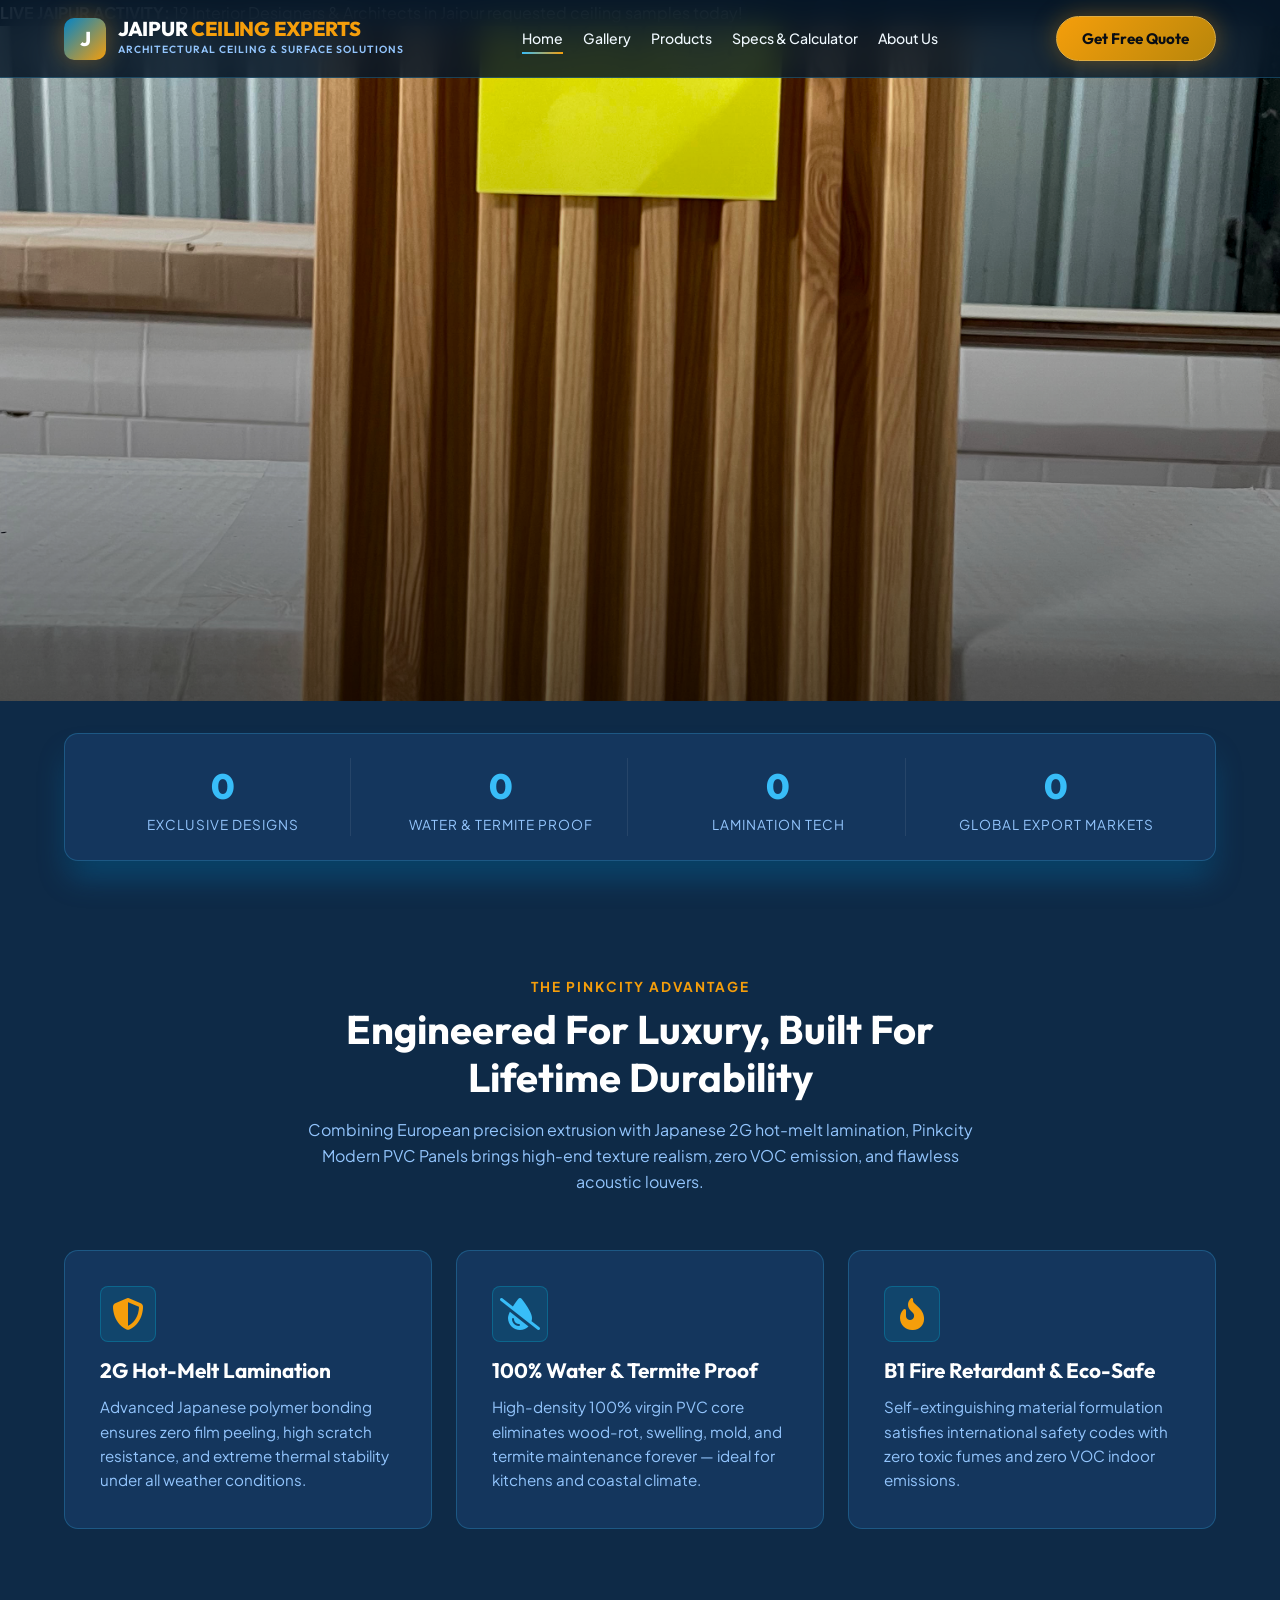
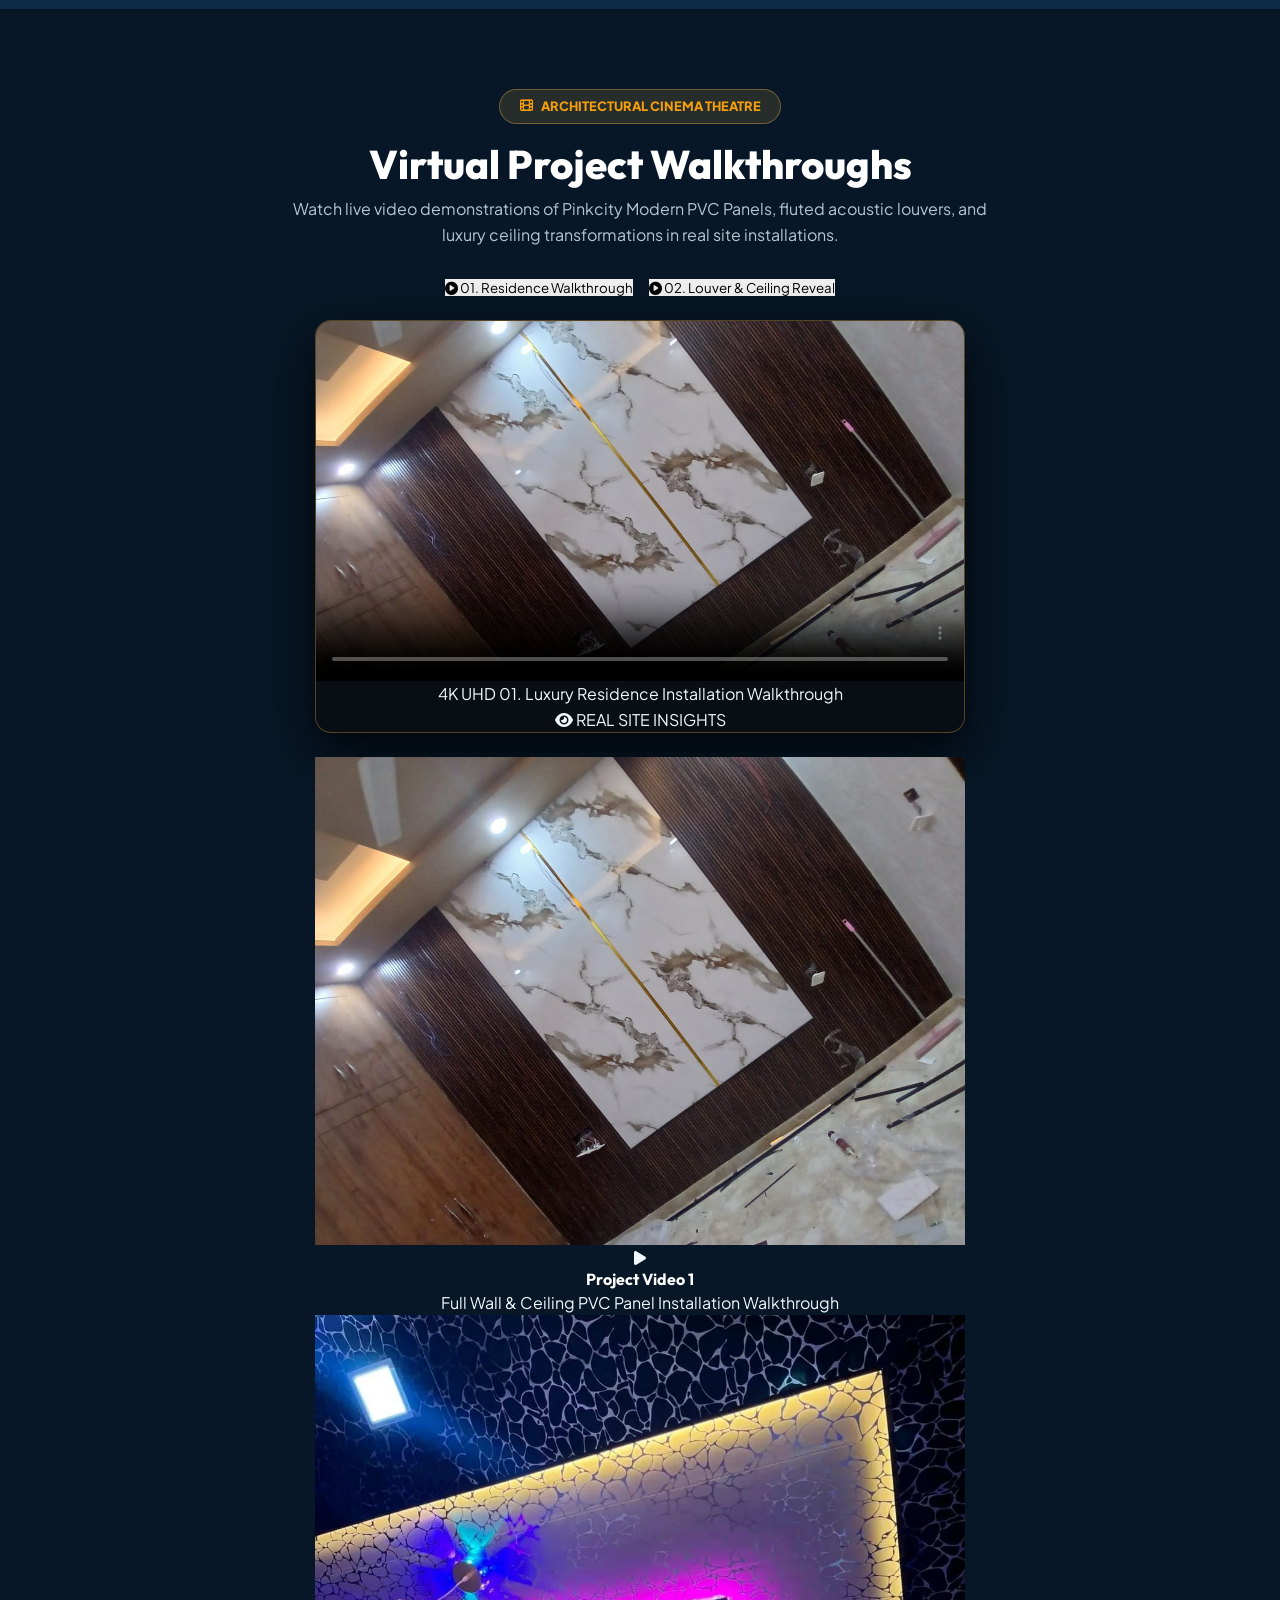
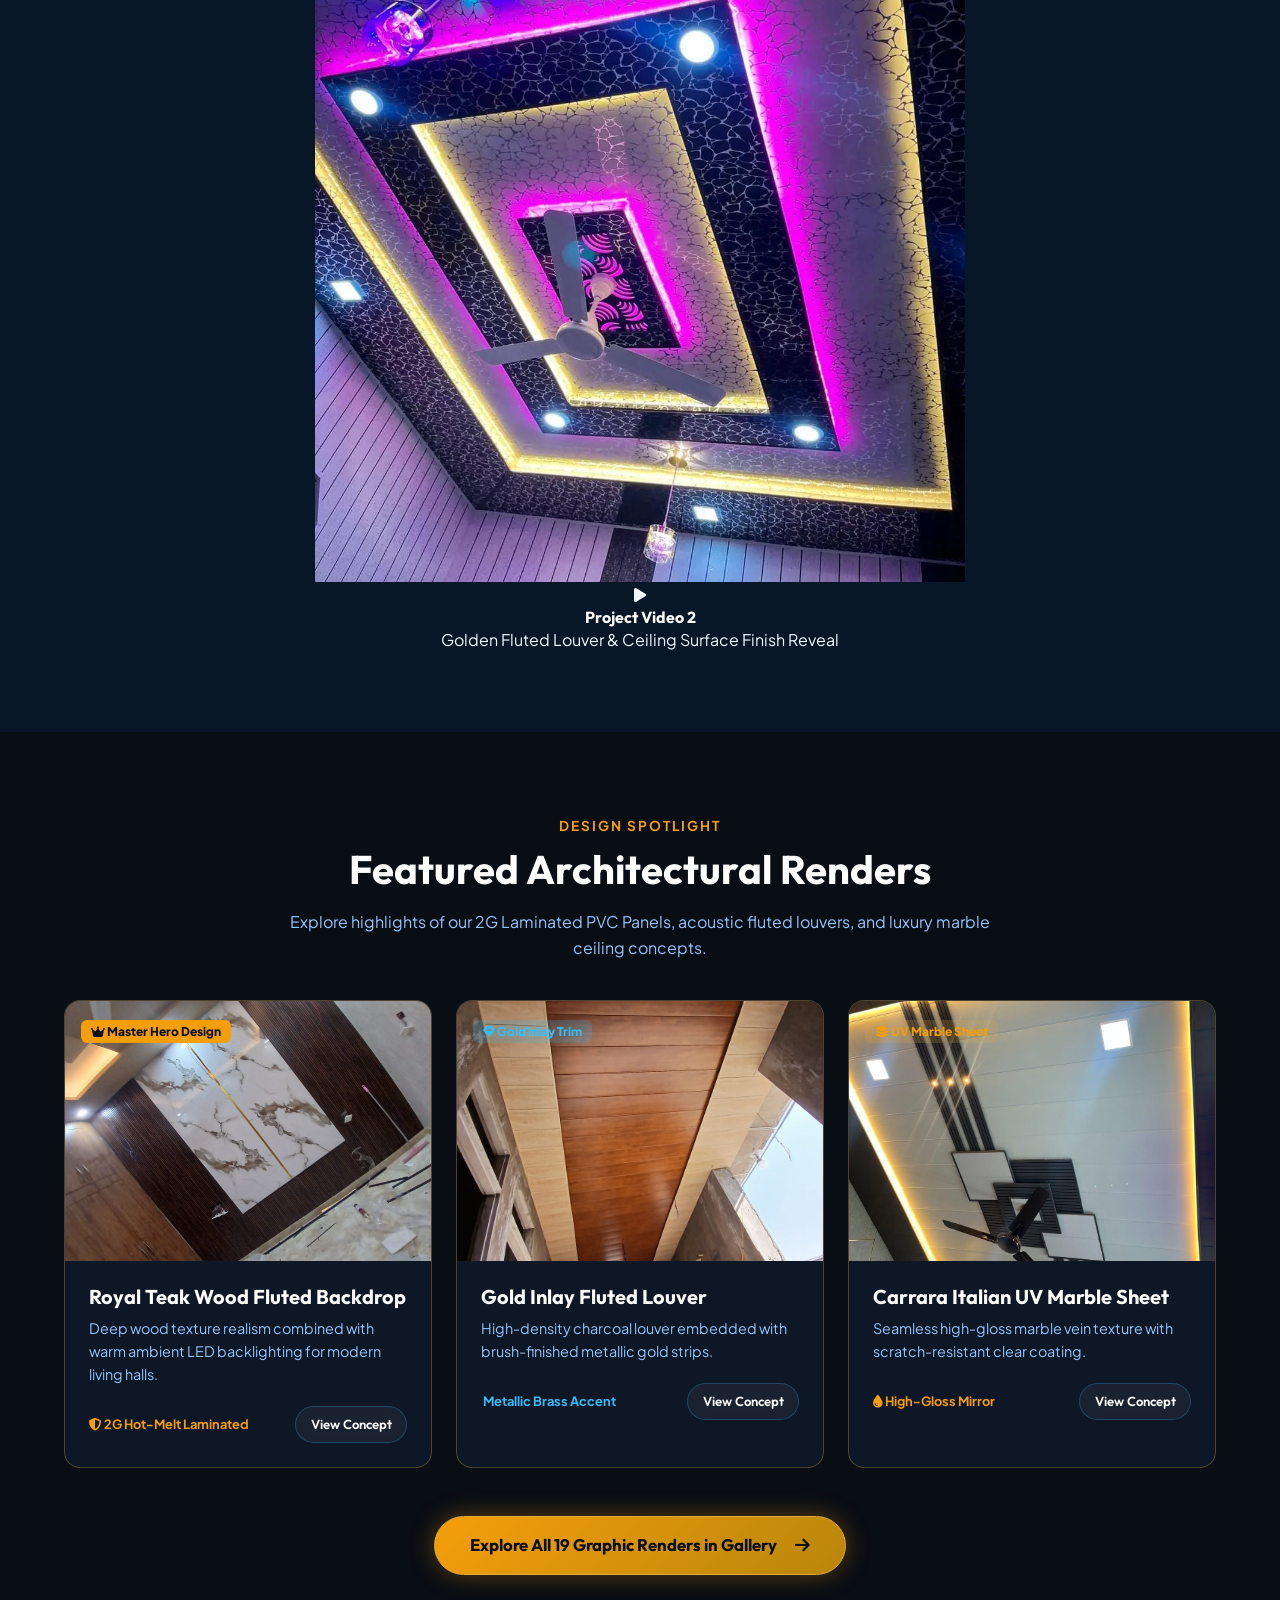
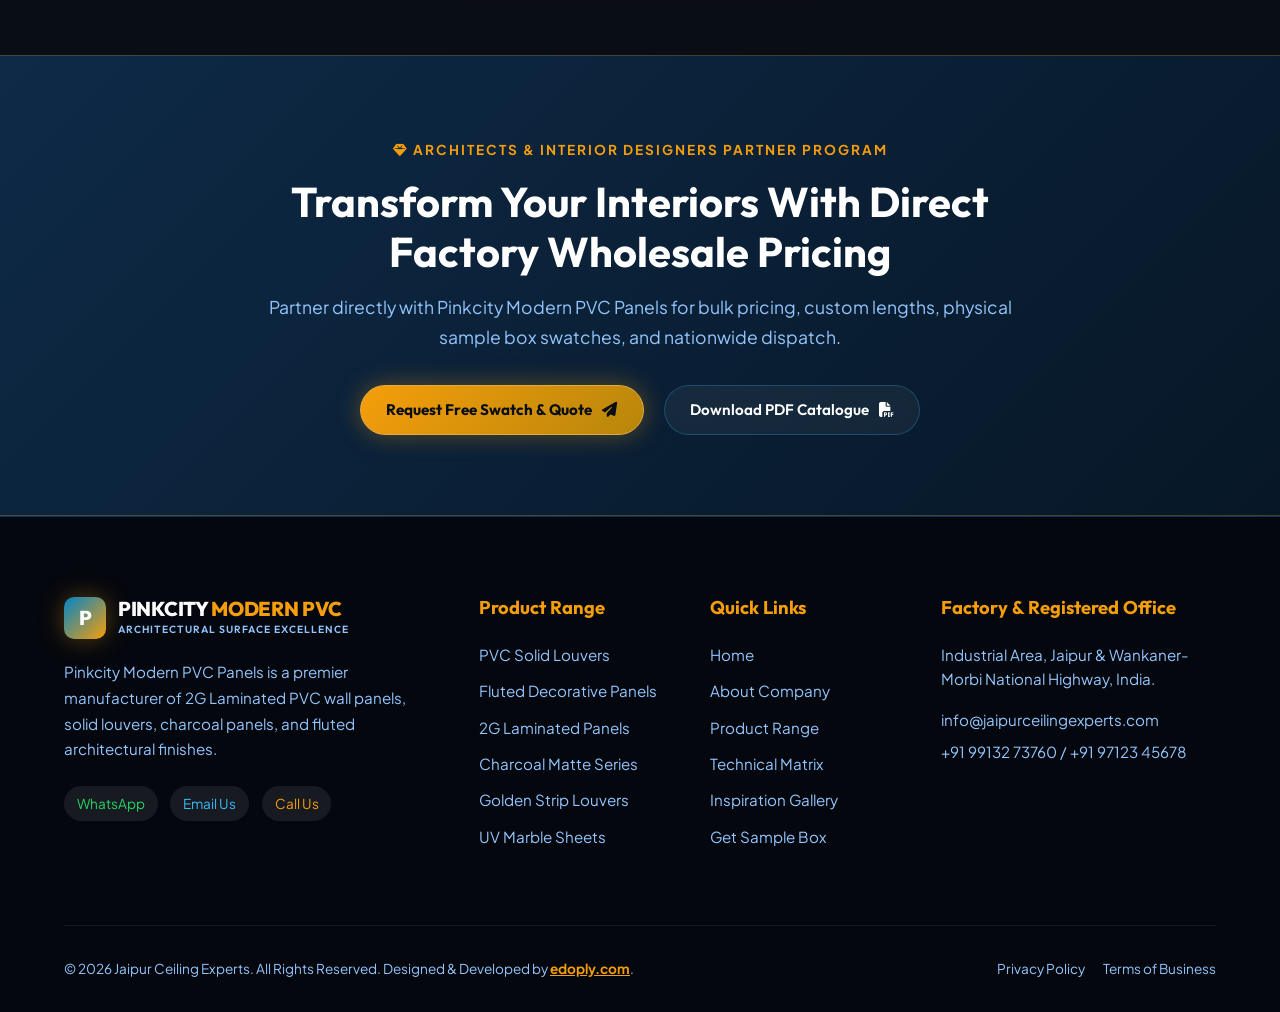
==== commit 3d0e06f3: "Fix video sizing, video loop attributes, and upgrade image gallery to Pinterest-style masonry layout" ====
--- a/index.html
+++ b/index.html
@@ -48,11 +48,9 @@
         <ul class="nav-links">
           <li><a href="index.html" class="nav-link active">Home</a></li>
           <li><a href="gallery.html" class="nav-link">Gallery</a></li>
-          <li><a href="#dynamic-showcase" class="nav-link">Interior Showcase</a></li>
-          <li><a href="#visualizer" class="nav-link">Visualizer</a></li>
-          <li><a href="#calculator" class="nav-link">Calculator</a></li>
-          <li><a href="about.html" class="nav-link">About</a></li>
           <li><a href="products.html" class="nav-link">Products</a></li>
+          <li><a href="tech-specs.html" class="nav-link">Specs & Calculator</a></li>
+          <li><a href="about.html" class="nav-link">About Us</a></li>
         </ul>
 
 
@@ -73,7 +71,7 @@
   <!-- ==================== HERO SECTION WITH EXCLUSIVE BACKGROUND VIDEO ==================== -->
   <section class="hero" id="home">
     <div class="hero-video-wrapper">
-      <video id="heroVideo" autoplay muted playsinline
+      <video id="heroVideo" autoplay muted playsinline loop
         poster="image file/WhatsApp Image 2026-08-25 at 11.54.44 AM.jpeg">
         <source src="hero page/Blue Yellow and Black Simple intro Video.mp4" type="video/mp4">
         Your browser does not support HTML5 video.
@@ -134,41 +132,30 @@
         </p>
       </div>
 
-      <div class="features-grid">
+      <div class="features-grid"
+        style="display: grid; grid-template-columns: repeat(auto-fit, minmax(300px, 1fr)); gap: 1.5rem;">
         <div class="feature-card">
+          <div class="feature-icon" style="color: var(--accent-gold); font-size: 2rem; margin-bottom: 1rem;"><i
+              class="fa-solid fa-shield-halved"></i></div>
           <h3 class="feature-title">2G Hot-Melt Lamination</h3>
-          <p class="feature-desc">Advanced polymer bonding technology ensures zero film peeling, ultra-scratch
-            resistance, and high-temperature thermal stability under extreme conditions.</p>
+          <p class="feature-desc">Advanced Japanese polymer bonding ensures zero film peeling, high scratch resistance,
+            and extreme thermal stability under all weather conditions.</p>
         </div>
 
         <div class="feature-card">
-          <h3 class="feature-title">100% Water & Moisture Proof</h3>
-          <p class="feature-desc">Ideal for humid environments, wet area feature walls, kitchens, and coastal regions
-            without swelling, warping, or fungal corrosion.</p>
+          <div class="feature-icon" style="color: var(--accent-cyan); font-size: 2rem; margin-bottom: 1rem;"><i
+              class="fa-solid fa-droplet-slash"></i></div>
+          <h3 class="feature-title">100% Water & Termite Proof</h3>
+          <p class="feature-desc">High-density 100% virgin PVC core eliminates wood-rot, swelling, mold, and termite
+            maintenance forever — ideal for kitchens and coastal climate.</p>
         </div>
 
         <div class="feature-card">
-          <h3 class="feature-title">Zero Termite & Pest Free</h3>
-          <p class="feature-desc">100% synthetic high-density virgin PVC core eliminates wood-rot, termite decay, and
-            pest maintenance forever.</p>
-        </div>
-
-        <div class="feature-card">
-          <h3 class="feature-title">B1 Grade Fire Retardant</h3>
-          <p class="feature-desc">Self-extinguishing material formulation that resists ignition and flame spread,
-            satisfying international architectural safety codes.</p>
-        </div>
-
-        <div class="feature-card">
-          <h3 class="feature-title">Eco-Friendly & Non-Toxic</h3>
-          <p class="feature-desc">Zero formaldehyde, low VOC emissions, 100% recyclable lead-free formulation ensuring
-            healthy indoor air quality for living spaces.</p>
-        </div>
-
-        <div class="feature-card">
-          <h3 class="feature-title">Quick Interlocking System</h3>
-          <p class="feature-desc">Seamless tongue-and-groove joint profile enables rapid, dust-free installation
-            directly onto plastered walls, plywood, or metallic frames.</p>
+          <div class="feature-icon" style="color: var(--accent-gold); font-size: 2rem; margin-bottom: 1rem;"><i
+              class="fa-solid fa-fire-flame-curved"></i></div>
+          <h3 class="feature-title">B1 Fire Retardant & Eco-Safe</h3>
+          <p class="feature-desc">Self-extinguishing material formulation satisfies international safety codes with zero
+            toxic fumes and zero VOC indoor emissions.</p>
         </div>
       </div>
     </div>
@@ -177,33 +164,43 @@
   <!-- ==================== VIRTUAL VIDEO CINEMA THEATRE SECTION ==================== -->
   <section class="section cinema-section-wrapper" id="cinema-theatre" style="text-align: center !important;">
     <div class="cinema-ambient-glow"></div>
-    <div class="container" style="position: relative; z-index: 5; display: flex !important; flex-direction: column !important; align-items: center !important; justify-content: center !important; margin: 0 auto !important; text-align: center !important; width: 100% !important;">
+    <div class="container"
+      style="position: relative; z-index: 5; display: flex !important; flex-direction: column !important; align-items: center !important; justify-content: center !important; margin: 0 auto !important; text-align: center !important; width: 100% !important;">
       <div class="cinema-header-wrapper text-center" style="margin-bottom: 2rem; width: 100%;">
-        <div class="cinema-badge" style="background: rgba(223, 172, 66, 0.15); border: 1px solid rgba(223, 172, 66, 0.4); color: var(--accent-gold); padding: 0.4rem 1.2rem; border-radius: 99px; font-size: 0.8rem; font-weight: 800; display: inline-flex; align-items: center; gap: 0.5rem; margin-bottom: 1rem;">
+        <div class="cinema-badge"
+          style="background: rgba(223, 172, 66, 0.15); border: 1px solid rgba(223, 172, 66, 0.4); color: var(--accent-gold); padding: 0.4rem 1.2rem; border-radius: 99px; font-size: 0.8rem; font-weight: 800; display: inline-flex; align-items: center; gap: 0.5rem; margin-bottom: 1rem;">
           <i class="fa-solid fa-film"></i> ARCHITECTURAL CINEMA THEATRE
         </div>
         <h2 class="cinema-title" style="font-size: 2.5rem; font-weight: 800;">Virtual Project Walkthroughs</h2>
         <p style="color: rgba(224, 242, 254, 0.8); max-width: 700px; margin: 0.5rem auto 0 auto; font-size: 1rem;">
-          Watch live video demonstrations of Pinkcity Modern PVC Panels, fluted acoustic louvers, and luxury ceiling transformations in real site installations.
+          Watch live video demonstrations of Pinkcity Modern PVC Panels, fluted acoustic louvers, and luxury ceiling
+          transformations in real site installations.
         </p>
       </div>
 
       <!-- Video Selector Tabs -->
-      <div class="cinema-dual-selector" style="display: flex !important; justify-content: center !important; align-items: center !important; gap: 1rem !important; margin: 0 auto 1.5rem auto !important; width: 100% !important; max-width: 650px !important; flex-wrap: wrap !important;">
-        <button class="cinema-select-btn cinema-tab-btn active" data-video-src="videos/1.mp4" data-video-title="01. Luxury Residence Installation Walkthrough" data-video-id="v1">
+      <div class="cinema-dual-selector"
+        style="display: flex !important; justify-content: center !important; align-items: center !important; gap: 1rem !important; margin: 0 auto 1.5rem auto !important; width: 100% !important; max-width: 650px !important; flex-wrap: wrap !important;">
+        <button class="cinema-select-btn cinema-tab-btn active" data-video-src="videos/1.mp4"
+          data-video-title="01. Luxury Residence Installation Walkthrough" data-video-id="v1">
           <i class="fa-solid fa-circle-play"></i>
           <span>01. Residence Walkthrough</span>
         </button>
-        <button class="cinema-select-btn cinema-tab-btn" data-video-src="videos/2.mp4" data-video-title="02. Fluted Louver & Decorative Ceiling Transformation" data-video-id="v2">
+        <button class="cinema-select-btn cinema-tab-btn" data-video-src="videos/2.mp4"
+          data-video-title="02. Fluted Louver & Decorative Ceiling Transformation" data-video-id="v2">
           <i class="fa-solid fa-circle-play"></i>
           <span>02. Louver & Ceiling Reveal</span>
         </button>
       </div>
 
       <!-- Main Cinema Player Card -->
-      <div class="cinema-stage-card" style="width: 100% !important; max-width: 650px !important; margin: 0 auto !important; border-radius: 16px !important; overflow: hidden !important; box-shadow: 0 20px 50px rgba(0,0,0,0.8) !important; border: 1px solid rgba(223, 172, 66, 0.35) !important; background: #090d14 !important; display: block !important;">
-        <div class="cinema-video-frame" style="width: 100% !important; max-width: 650px !important; height: 360px !important; max-height: 360px !important; background: #000 !important; display: block !important; overflow: hidden !important; position: relative !important; margin: 0 auto !important;">
-          <video id="cinemaMainVideo" playsinline poster="interior dynamic graphis/WhatsApp Image 2026-08-29 at 11.11.36 AM.jpeg" controls style="width: 100% !important; height: 360px !important; max-height: 360px !important; max-width: 650px !important; object-fit: cover !important; object-position: center !important; margin: 0 auto !important; display: block !important; background: #000 !important;">
+      <div class="cinema-stage-card"
+        style="width: 100% !important; max-width: 650px !important; margin: 0 auto !important; border-radius: 16px !important; overflow: hidden !important; box-shadow: 0 20px 50px rgba(0,0,0,0.8) !important; border: 1px solid rgba(223, 172, 66, 0.35) !important; background: #090d14 !important; display: block !important;">
+        <div class="cinema-video-frame"
+          style="width: 100% !important; max-width: 650px !important; height: 360px !important; max-height: 360px !important; background: #000 !important; display: block !important; overflow: hidden !important; position: relative !important; margin: 0 auto !important;">
+          <video id="cinemaMainVideo" playsinline
+            poster="interior dynamic graphis/WhatsApp Image 2026-08-29 at 11.11.36 AM.jpeg" controls
+            style="width: 100% !important; height: 360px !important; max-height: 360px !important; max-width: 650px !important; object-fit: cover !important; object-position: center !important; margin: 0 auto !important; display: block !important; background: #000 !important;">
             <source src="videos/1.mp4" type="video/mp4">
             Your browser does not support HTML5 video.
           </video>
@@ -218,10 +215,13 @@
       </div>
 
       <!-- Secondary Video Cards -->
-      <div class="cinema-thumbs-grid" style="width: 100% !important; max-width: 650px !important; margin: 1.5rem auto 0 auto !important;">
-        <div class="cinema-thumb-card active" data-video-src="videos/1.mp4" data-video-title="01. Luxury Residence Installation Walkthrough" data-video-id="v1">
+      <div class="cinema-thumbs-grid"
+        style="width: 100% !important; max-width: 650px !important; margin: 1.5rem auto 0 auto !important;">
+        <div class="cinema-thumb-card active" data-video-src="videos/1.mp4"
+          data-video-title="01. Luxury Residence Installation Walkthrough" data-video-id="v1">
           <div class="cinema-thumb-img-box">
-            <img src="interior dynamic graphis/WhatsApp Image 2026-08-29 at 11.11.36 AM.jpeg" alt="Video 1 Thumbnail">
+            <img src="interior dynamic graphis/WhatsApp Image 2026-08-29 at 11.11.36 AM.jpeg" alt="Video 1 Thumbnail"
+              loading="lazy">
             <div class="cinema-thumb-play-icon"><i class="fa-solid fa-play"></i></div>
           </div>
           <div class="cinema-thumb-info">
@@ -230,1197 +230,342 @@
           </div>
         </div>
 
-        <div class="cinema-thumb-card" data-video-src="videos/2.mp4" data-video-title="02. Fluted Louver & Decorative Ceiling Transformation" data-video-id="v2">
+        <div class="cinema-thumb-card" data-video-src="videos/2.mp4"
+          data-video-title="02. Fluted Louver & Decorative Ceiling Transformation" data-video-id="v2">
           <div class="cinema-thumb-img-box">
-            <img src="interior dynamic graphis/WhatsApp Image 2026-08-29 at 11.11.38 AM (2).jpeg" alt="Video 2 Thumbnail">
+            <img src="interior dynamic graphis/WhatsApp Image 2026-08-29 at 11.11.38 AM (2).jpeg"
+              alt="Video 2 Thumbnail" loading="lazy">
             <div class="cinema-thumb-play-icon"><i class="fa-solid fa-play"></i></div>
           </div>
           <div class="cinema-thumb-info">
             <h4>Project Video 2</h4>
             <p>Golden Fluted Louver & Ceiling Surface Finish Reveal</p>
           </div>
-        </div>
       </div>
     </div>
   </section>
 
-
-  <!-- ==================== NON-TEMPLATED ARCHITECTURAL BENTO SHOWCASE GRID (19 DYNAMIC GRAPHICS) ==================== -->
-  <section class="section section-dark" id="dynamic-showcase" style="background: #090d14;">
-    <div class="container">
-      <div class="showcase-header text-center" style="margin-bottom: 2rem;">
-        <span class="section-subtitle">EXCLUSIVE 3D ARCHITECTURAL COLLECTION</span>
-        <h2 class="section-title" style="font-size: 2.8rem;">Dynamic Interior Surface Showcase</h2>
-        <p style="color: var(--text-muted); font-size: 1.05rem; max-width: 800px; margin: 0.5rem auto 0 auto;">
-          Explore all 19 dynamic graphic renders & real-site installations of our 2G Laminated PVC Panels, acoustic fluted louvers, and luxury marble ceilings in an asymmetric architectural Bento layout.
-        </p>
-      </div>
-
-      <!-- Bento Category Filter Chips -->
-      <div class="bento-filter-bar">
-        <button class="bento-filter-btn active" data-bento-filter="all">All 19 Graphic Concepts</button>
-        <button class="bento-filter-btn" data-bento-filter="tv-louver">TV Unit & Living</button>
-        <button class="bento-filter-btn" data-bento-filter="fluted">Gold & Charcoal Fluted</button>
-        <button class="bento-filter-btn" data-bento-filter="bedroom">Bedroom Suites</button>
-        <button class="bento-filter-btn" data-bento-filter="ceiling">Ceiling & UV Marble</button>
-      </div>
-
-      <!-- 19 Image Architectural Bento Grid -->
-      <div class="bento-architectural-grid">
-
-        <!-- Card 1: HERO TILE (Span 8) -->
-        <div class="bento-tile bento-span-8 bento-hero-tile" data-category="tv-louver">
-          <div class="bento-img-wrapper">
-            <img src="interior dynamic graphis/WhatsApp Image 2026-08-29 at 11.11.36 AM.jpeg" alt="Royal Teak Wood Fluted TV Unit Accent">
-            <div class="bento-glass-shine"></div>
-            <div class="bento-badge-container">
-              <span class="bento-tag-pill gold-tag"><i class="fa-solid fa-crown"></i> Master Hero Design</span>
-              <button class="bento-quick-zoom-btn trigger-lightbox" data-img-src="interior dynamic graphis/WhatsApp Image 2026-08-29 at 11.11.36 AM.jpeg" data-caption="Royal Teak Wood Fluted TV Unit Accent - 2G Hot-Melt Lamination">
-                <i class="fa-solid fa-expand"></i>
-              </button>
-            </div>
-          </div>
-          <div class="bento-content-panel">
-            <div>
-              <h3 class="bento-title">Royal Teak Wood Fluted TV Unit Backdrop</h3>
-              <p class="bento-desc">Deep wood texture realism combined with warm ambient LED backlighting for modern living halls.</p>
-            </div>
-            <div class="bento-footer">
-              <span class="bento-spec-text"><i class="fa-solid fa-shield-halved"></i> 2G Hot-Melt Laminated</span>
-              <button class="bento-action-btn open-quote-modal" data-product-name="Royal Teak Wood Fluted TV Unit Backdrop">
-                Request Swatch <i class="fa-solid fa-arrow-right"></i>
-              </button>
-            </div>
-          </div>
-        </div>
-
-        <!-- Card 2: TALL TILE (Span 4) -->
-        <div class="bento-tile bento-span-4 bento-tall-tile" data-category="fluted">
-          <div class="bento-img-wrapper">
-            <img src="interior dynamic graphis/WhatsApp Image 2026-08-29 at 11.11.37 AM (1).jpeg" alt="Contemporary Gold Strip Fluted Louver">
-            <div class="bento-glass-shine"></div>
-            <div class="bento-badge-container">
-              <span class="bento-tag-pill">Gold Inlay Trim</span>
-              <button class="bento-quick-zoom-btn trigger-lightbox" data-img-src="interior dynamic graphis/WhatsApp Image 2026-08-29 at 11.11.37 AM (1).jpeg" data-caption="Contemporary Gold Strip Fluted Louver - Metallic Brass Accent">
-                <i class="fa-solid fa-expand"></i>
-              </button>
-            </div>
-          </div>
-          <div class="bento-content-panel">
-            <div>
-              <h3 class="bento-title">Gold Inlay Fluted Louver</h3>
-              <p class="bento-desc">High-density charcoal louver embedded with brush-finished metallic gold strips.</p>
-            </div>
-            <div class="bento-footer">
-              <span class="bento-spec-text"><i class="fa-solid fa-gem"></i> Metallic Brass</span>
-              <button class="bento-action-btn open-quote-modal" data-product-name="Gold Inlay Fluted Louver">
-                Request Swatch <i class="fa-solid fa-arrow-right"></i>
-              </button>
-            </div>
-          </div>
-        </div>
-
-        <!-- Card 3: STANDARD TILE (Span 4) -->
-        <div class="bento-tile bento-span-4 bento-standard-tile" data-category="tv-louver">
-          <div class="bento-img-wrapper">
-            <img src="interior dynamic graphis/WhatsApp Image 2026-08-29 at 11.11.37 AM.jpeg" alt="Midnight Slate Grey Acoustic Louver">
-            <div class="bento-glass-shine"></div>
-            <div class="bento-badge-container">
-              <span class="bento-tag-pill">Acoustic Series</span>
-              <button class="bento-quick-zoom-btn trigger-lightbox" data-img-src="interior dynamic graphis/WhatsApp Image 2026-08-29 at 11.11.37 AM.jpeg" data-caption="Midnight Slate Grey Acoustic Louver - Anti-Scratch Finish">
-                <i class="fa-solid fa-expand"></i>
-              </button>
-            </div>
-          </div>
-          <div class="bento-content-panel">
-            <div>
-              <h3 class="bento-title">Midnight Slate Acoustic Louver</h3>
-              <p class="bento-desc">Matte slate architectural profile designed for acoustic damping in home theatres.</p>
-            </div>
-            <div class="bento-footer">
-              <span class="bento-spec-text"><i class="fa-solid fa-volume-xmark"></i> Sound Proof</span>
-              <button class="bento-action-btn open-quote-modal" data-product-name="Midnight Slate Acoustic Louver">
-                Request Swatch <i class="fa-solid fa-arrow-right"></i>
-              </button>
-            </div>
-          </div>
-        </div>
-
-        <!-- Card 4: STANDARD TILE (Span 4) -->
-        <div class="bento-tile bento-span-4 bento-standard-tile" data-category="bedroom">
-          <div class="bento-img-wrapper">
-            <img src="interior dynamic graphis/WhatsApp Image 2026-08-29 at 11.11.38 AM (1).jpeg" alt="Master Bedroom Headboard Fluted Backdrop">
-            <div class="bento-glass-shine"></div>
-            <div class="bento-badge-container">
-              <span class="bento-tag-pill gold-tag">Bedroom Suite</span>
-              <button class="bento-quick-zoom-btn trigger-lightbox" data-img-src="interior dynamic graphis/WhatsApp Image 2026-08-29 at 11.11.38 AM (1).jpeg" data-caption="Master Bedroom Headboard Fluted Backdrop with Warm Ambient LED">
-                <i class="fa-solid fa-expand"></i>
-              </button>
-            </div>
-          </div>
-          <div class="bento-content-panel">
-            <div>
-              <h3 class="bento-title">Master Bedroom Headboard Fluted Wall</h3>
-              <p class="bento-desc">Warm acoustic louver paneling creating a soothing luxury retreat atmosphere.</p>
-            </div>
-            <div class="bento-footer">
-              <span class="bento-spec-text"><i class="fa-solid fa-lightbulb"></i> Ambient LED</span>
-              <button class="bento-action-btn open-quote-modal" data-product-name="Master Bedroom Headboard Fluted Wall">
-                Request Swatch <i class="fa-solid fa-arrow-right"></i>
-              </button>
-            </div>
-          </div>
-        </div>
-
-        <!-- Card 5: STANDARD TILE (Span 4) -->
-        <div class="bento-tile bento-span-4 bento-standard-tile" data-category="fluted">
-          <div class="bento-img-wrapper">
-            <img src="interior dynamic graphis/WhatsApp Image 2026-08-29 at 11.11.38 AM (2).jpeg" alt="Golden Metallic Charcoal Feature Wall">
-            <div class="bento-glass-shine"></div>
-            <div class="bento-badge-container">
-              <span class="bento-tag-pill">Charcoal Metallic</span>
-              <button class="bento-quick-zoom-btn trigger-lightbox" data-img-src="interior dynamic graphis/WhatsApp Image 2026-08-29 at 11.11.38 AM (2).jpeg" data-caption="Golden Metallic Charcoal Feature Wall - Fire Retardant B1">
-                <i class="fa-solid fa-expand"></i>
-              </button>
-            </div>
-          </div>
-          <div class="bento-content-panel">
-            <div>
-              <h3 class="bento-title">Golden Metallic Charcoal Wall</h3>
-              <p class="bento-desc">Reflective metallic luster with deep fluted relief grooves for luxury feature walls.</p>
-            </div>
-            <div class="bento-footer">
-              <span class="bento-spec-text"><i class="fa-solid fa-fire-flame-curved"></i> B1 Fire Safe</span>
-              <button class="bento-action-btn open-quote-modal" data-product-name="Golden Metallic Charcoal Wall">
-                Request Swatch <i class="fa-solid fa-arrow-right"></i>
-              </button>
-            </div>
-          </div>
-        </div>
-
-        <!-- Card 6: WIDE TILE (Span 6) -->
-        <div class="bento-tile bento-span-6 bento-wide-tile" data-category="ceiling">
-          <div class="bento-img-wrapper">
-            <img src="interior dynamic graphis/WhatsApp Image 2026-08-29 at 11.11.38 AM.jpeg" alt="Dark Oak Architectural Louver Ceiling">
-            <div class="bento-glass-shine"></div>
-            <div class="bento-badge-container">
-              <span class="bento-tag-pill gold-tag">Ceiling Louver</span>
-              <button class="bento-quick-zoom-btn trigger-lightbox" data-img-src="interior dynamic graphis/WhatsApp Image 2026-08-29 at 11.11.38 AM.jpeg" data-caption="Dark Oak Architectural Louver Ceiling - Tongue & Groove Joint">
-                <i class="fa-solid fa-expand"></i>
-              </button>
-            </div>
-          </div>
-          <div class="bento-content-panel">
-            <div>
-              <h3 class="bento-title">Dark Oak Architectural Louver Ceiling</h3>
-              <p class="bento-desc">Precision extruded ceiling louvers providing high acoustic insulation and warm aesthetics.</p>
-            </div>
-            <div class="bento-footer">
-              <span class="bento-spec-text"><i class="fa-solid fa-link"></i> Interlocking System</span>
-              <button class="bento-action-btn open-quote-modal" data-product-name="Dark Oak Architectural Louver Ceiling">
-                Request Swatch <i class="fa-solid fa-arrow-right"></i>
-              </button>
-            </div>
-          </div>
-        </div>
-
-        <!-- Card 7: WIDE TILE (Span 6) -->
-        <div class="bento-tile bento-span-6 bento-wide-tile" data-category="ceiling">
-          <div class="bento-img-wrapper">
-            <img src="interior dynamic graphis/WhatsApp Image 2026-08-29 at 11.11.39 AM (1).jpeg" alt="Carrara Italian Marble PVC UV Sheet">
-            <div class="bento-glass-shine"></div>
-            <div class="bento-badge-container">
-              <span class="bento-tag-pill">Marble UV Sheet</span>
-              <button class="bento-quick-zoom-btn trigger-lightbox" data-img-src="interior dynamic graphis/WhatsApp Image 2026-08-29 at 11.11.39 AM (1).jpeg" data-caption="Carrara Italian Marble PVC UV Sheet - Mirror High Gloss">
-                <i class="fa-solid fa-expand"></i>
-              </button>
-            </div>
-          </div>
-          <div class="bento-content-panel">
-            <div>
-              <h3 class="bento-title">Carrara Italian Marble PVC UV Sheet</h3>
-              <p class="bento-desc">Seamless high-gloss marble vein texture with scratch-resistant UV clear coating.</p>
-            </div>
-            <div class="bento-footer">
-              <span class="bento-spec-text"><i class="fa-solid fa-sparkles"></i> High Gloss UV</span>
-              <button class="bento-action-btn open-quote-modal" data-product-name="Carrara Italian Marble PVC UV Sheet">
-                Request Swatch <i class="fa-solid fa-arrow-right"></i>
-              </button>
-            </div>
-          </div>
-        </div>
-
-        <!-- Card 8: STANDARD TILE (Span 4) -->
-        <div class="bento-tile bento-span-4 bento-standard-tile" data-category="tv-louver">
-          <div class="bento-img-wrapper">
-            <img src="interior dynamic graphis/WhatsApp Image 2026-08-29 at 11.11.39 AM (2).jpeg" alt="Minimalist Wood Slat Living Room Wall">
-            <div class="bento-glass-shine"></div>
-            <div class="bento-badge-container">
-              <span class="bento-tag-pill">Living Room Slat</span>
-              <button class="bento-quick-zoom-btn trigger-lightbox" data-img-src="interior dynamic graphis/WhatsApp Image 2026-08-29 at 11.11.39 AM (2).jpeg" data-caption="Minimalist Wood Slat Living Room Wall - 100% Water Proof">
-                <i class="fa-solid fa-expand"></i>
-              </button>
-            </div>
-          </div>
-          <div class="bento-content-panel">
-            <div>
-              <h3 class="bento-title">Minimalist Living Room Slat Wall</h3>
-              <p class="bento-desc">Clean vertical line shadow effects for contemporary high-ceiling living halls.</p>
-            </div>
-            <div class="bento-footer">
-              <span class="bento-spec-text"><i class="fa-solid fa-droplet"></i> 100% Water Proof</span>
-              <button class="bento-action-btn open-quote-modal" data-product-name="Minimalist Living Room Slat Wall">
-                Request Swatch <i class="fa-solid fa-arrow-right"></i>
-              </button>
-            </div>
-          </div>
-        </div>
-
-        <!-- Card 9: STANDARD TILE (Span 4) -->
-        <div class="bento-tile bento-span-4 bento-standard-tile" data-category="fluted">
-          <div class="bento-img-wrapper">
-            <img src="interior dynamic graphis/WhatsApp Image 2026-08-29 at 11.11.39 AM.jpeg" alt="Champagne Bronze Metallic Fluted Louver">
-            <div class="bento-glass-shine"></div>
-            <div class="bento-badge-container">
-              <span class="bento-tag-pill gold-tag">Bronze Luxe</span>
-              <button class="bento-quick-zoom-btn trigger-lightbox" data-img-src="interior dynamic graphis/WhatsApp Image 2026-08-29 at 11.11.39 AM.jpeg" data-caption="Champagne Bronze Metallic Fluted Louver - High Scuff Resistance">
-                <i class="fa-solid fa-expand"></i>
-              </button>
-            </div>
-          </div>
-          <div class="bento-content-panel">
-            <div>
-              <h3 class="bento-title">Champagne Bronze Metallic Louver</h3>
-              <p class="bento-desc">Warm bronze metallic undertones for high-end boutique hotels & luxury villas.</p>
-            </div>
-            <div class="bento-footer">
-              <span class="bento-spec-text"><i class="fa-solid fa-wand-magic-sparkles"></i> Scuff Proof</span>
-              <button class="bento-action-btn open-quote-modal" data-product-name="Champagne Bronze Metallic Louver">
-                Request Swatch <i class="fa-solid fa-arrow-right"></i>
-              </button>
-            </div>
-          </div>
-        </div>
-
-        <!-- Card 10: STANDARD TILE (Span 4) -->
-        <div class="bento-tile bento-span-4 bento-standard-tile" data-category="bedroom">
-          <div class="bento-img-wrapper">
-            <img src="interior dynamic graphis/WhatsApp Image 2026-08-29 at 11.11.40 AM (1).jpeg" alt="Scandinavian Light Natural Oak Panel">
-            <div class="bento-glass-shine"></div>
-            <div class="bento-badge-container">
-              <span class="bento-tag-pill">Oak Wood</span>
-              <button class="bento-quick-zoom-btn trigger-lightbox" data-img-src="interior dynamic graphis/WhatsApp Image 2026-08-29 at 11.11.40 AM (1).jpeg" data-caption="Scandinavian Light Natural Oak Panel - Zero VOC Lead Free">
-                <i class="fa-solid fa-expand"></i>
-              </button>
-            </div>
-          </div>
-          <div class="bento-content-panel">
-            <div>
-              <h3 class="bento-title">Scandinavian Light Oak Fluted Wall</h3>
-              <p class="bento-desc">Bright natural oak grain lamination ideal for compact bedroom accent walls.</p>
-            </div>
-            <div class="bento-footer">
-              <span class="bento-spec-text"><i class="fa-solid fa-leaf"></i> Zero VOC Non-Toxic</span>
-              <button class="bento-action-btn open-quote-modal" data-product-name="Scandinavian Light Oak Fluted Wall">
-                Request Swatch <i class="fa-solid fa-arrow-right"></i>
-              </button>
-            </div>
-          </div>
-        </div>
-
-        <!-- Card 11: WIDE TILE (Span 6) -->
-        <div class="bento-tile bento-span-6 bento-wide-tile" data-category="tv-louver">
-          <div class="bento-img-wrapper">
-            <img src="interior dynamic graphis/WhatsApp Image 2026-08-29 at 11.11.40 AM (2).jpeg" alt="Executive Reception Desk Fluted Wall">
-            <div class="bento-glass-shine"></div>
-            <div class="bento-badge-container">
-              <span class="bento-tag-pill">Corporate Foyer</span>
-              <button class="bento-quick-zoom-btn trigger-lightbox" data-img-src="interior dynamic graphis/WhatsApp Image 2026-08-29 at 11.11.40 AM (2).jpeg" data-caption="Executive Reception Desk Fluted Wall - High Impact Resistance">
-                <i class="fa-solid fa-expand"></i>
-              </button>
-            </div>
-          </div>
-          <div class="bento-content-panel">
-            <div>
-              <h3 class="bento-title">Corporate Reception Desk Cladding</h3>
-              <p class="bento-desc">Professional acoustic fluted wall panels designed for executive commercial interiors.</p>
-            </div>
-            <div class="bento-footer">
-              <span class="bento-spec-text"><i class="fa-solid fa-building"></i> Commercial Grade</span>
-              <button class="bento-action-btn open-quote-modal" data-product-name="Corporate Reception Desk Cladding">
-                Request Swatch <i class="fa-solid fa-arrow-right"></i>
-              </button>
-            </div>
-          </div>
-        </div>
-
-        <!-- Card 12: WIDE TILE (Span 6) -->
-        <div class="bento-tile bento-span-6 bento-wide-tile" data-category="ceiling">
-          <div class="bento-img-wrapper">
-            <img src="interior dynamic graphis/WhatsApp Image 2026-08-29 at 11.11.40 AM (3).jpeg" alt="Architectural Cove Ceiling Louvers">
-            <div class="bento-glass-shine"></div>
-            <div class="bento-badge-container">
-              <span class="bento-tag-pill gold-tag">Cove Lighting</span>
-              <button class="bento-quick-zoom-btn trigger-lightbox" data-img-src="interior dynamic graphis/WhatsApp Image 2026-08-29 at 11.11.40 AM (3).jpeg" data-caption="Architectural Cove Ceiling Louvers - Seamless Interlock">
-                <i class="fa-solid fa-expand"></i>
-              </button>
-            </div>
-          </div>
-          <div class="bento-content-panel">
-            <div>
-              <h3 class="bento-title">Architectural Cove Ceiling Louvers</h3>
-              <p class="bento-desc">Specially profiled ceiling louvers integrated with hidden LED cove light troughs.</p>
-            </div>
-            <div class="bento-footer">
-              <span class="bento-spec-text"><i class="fa-solid fa-lightbulb"></i> LED Integrated</span>
-              <button class="bento-action-btn open-quote-modal" data-product-name="Architectural Cove Ceiling Louvers">
-                Request Swatch <i class="fa-solid fa-arrow-right"></i>
-              </button>
-            </div>
-          </div>
-        </div>
-
-        <!-- Card 13: STANDARD TILE (Span 4) -->
-        <div class="bento-tile bento-span-4 bento-standard-tile" data-category="fluted">
-          <div class="bento-img-wrapper">
-            <img src="interior dynamic graphis/WhatsApp Image 2026-08-29 at 11.11.40 AM.jpeg" alt="Smoked Charcoal Gold Trim Panel">
-            <div class="bento-glass-shine"></div>
-            <div class="bento-badge-container">
-              <span class="bento-tag-pill">Smoked Charcoal</span>
-              <button class="bento-quick-zoom-btn trigger-lightbox" data-img-src="interior dynamic graphis/WhatsApp Image 2026-08-29 at 11.11.40 AM.jpeg" data-caption="Smoked Charcoal Gold Trim Panel - 25-Year Durability">
-                <i class="fa-solid fa-expand"></i>
-              </button>
-            </div>
-          </div>
-          <div class="bento-content-panel">
-            <div>
-              <h3 class="bento-title">Smoked Charcoal Gold Trim Panel</h3>
-              <p class="bento-desc">Matte black charcoal background with warm golden metallic linear dividers.</p>
-            </div>
-            <div class="bento-footer">
-              <span class="bento-spec-text"><i class="fa-solid fa-certificate"></i> 25-Yr Guarantee</span>
-              <button class="bento-action-btn open-quote-modal" data-product-name="Smoked Charcoal Gold Trim Panel">
-                Request Swatch <i class="fa-solid fa-arrow-right"></i>
-              </button>
-            </div>
-          </div>
-        </div>
-
-        <!-- Card 14: STANDARD TILE (Span 4) -->
-        <div class="bento-tile bento-span-4 bento-standard-tile" data-category="bedroom">
-          <div class="bento-img-wrapper">
-            <img src="interior dynamic graphis/WhatsApp Image 2026-08-29 at 11.11.41 AM (1).jpeg" alt="Modern Dining Feature Wall Louver">
-            <div class="bento-glass-shine"></div>
-            <div class="bento-badge-container">
-              <span class="bento-tag-pill">Dining Accent</span>
-              <button class="bento-quick-zoom-btn trigger-lightbox" data-img-src="interior dynamic graphis/WhatsApp Image 2026-08-29 at 11.11.41 AM (1).jpeg" data-caption="Modern Dining Feature Wall Louver - Stain Resistant">
-                <i class="fa-solid fa-expand"></i>
-              </button>
-            </div>
-          </div>
-          <div class="bento-content-panel">
-            <div>
-              <h3 class="bento-title">Dining Room Feature Louver Wall</h3>
-              <p class="bento-desc">Elegant vertical texture paneling resistant to food stains and humidity.</p>
-            </div>
-            <div class="bento-footer">
-              <span class="bento-spec-text"><i class="fa-solid fa-hand-sparkles"></i> Stain Resistant</span>
-              <button class="bento-action-btn open-quote-modal" data-product-name="Dining Room Feature Louver Wall">
-                Request Swatch <i class="fa-solid fa-arrow-right"></i>
-              </button>
-            </div>
-          </div>
-        </div>
-
-        <!-- Card 15: STANDARD TILE (Span 4) -->
-        <div class="bento-tile bento-span-4 bento-standard-tile" data-category="tv-louver">
-          <div class="bento-img-wrapper">
-            <img src="interior dynamic graphis/WhatsApp Image 2026-08-29 at 11.11.41 AM (2).jpeg" alt="Luxury Villa Entryway Fluted Louver">
-            <div class="bento-glass-shine"></div>
-            <div class="bento-badge-container">
-              <span class="bento-tag-pill gold-tag">Villa Foyer</span>
-              <button class="bento-quick-zoom-btn trigger-lightbox" data-img-src="interior dynamic graphis/WhatsApp Image 2026-08-29 at 11.11.41 AM (2).jpeg" data-caption="Luxury Villa Entryway Fluted Louver - Termite Free">
-                <i class="fa-solid fa-expand"></i>
-              </button>
-            </div>
-          </div>
-          <div class="bento-content-panel">
-            <div>
-              <h3 class="bento-title">Luxury Villa Entry Foyer Louvers</h3>
-              <p class="bento-desc">Grand entrance wall feature crafted from high-density termite-proof PVC louvers.</p>
-            </div>
-            <div class="bento-footer">
-              <span class="bento-spec-text"><i class="fa-solid fa-bug-slash"></i> Termite Proof</span>
-              <button class="bento-action-btn open-quote-modal" data-product-name="Luxury Villa Entry Foyer Louvers">
-                Request Swatch <i class="fa-solid fa-arrow-right"></i>
-              </button>
-            </div>
-          </div>
-        </div>
-
-        <!-- Card 16: STANDARD TILE (Span 4) -->
-        <div class="bento-tile bento-span-4 bento-standard-tile" data-category="fluted">
-          <div class="bento-img-wrapper">
-            <img src="interior dynamic graphis/WhatsApp Image 2026-08-29 at 11.11.41 AM.jpeg" alt="Geometric Acoustic PVC Slat Wall">
-            <div class="bento-glass-shine"></div>
-            <div class="bento-badge-container">
-              <span class="bento-tag-pill">Acoustic Slat</span>
-              <button class="bento-quick-zoom-btn trigger-lightbox" data-img-src="interior dynamic graphis/WhatsApp Image 2026-08-29 at 11.11.41 AM.jpeg" data-caption="Geometric Acoustic PVC Slat Wall - Sound Absorption">
-                <i class="fa-solid fa-expand"></i>
-              </button>
-            </div>
-          </div>
-          <div class="bento-content-panel">
-            <div>
-              <h3 class="bento-title">Geometric Acoustic Slat Wall</h3>
-              <p class="bento-desc">Noise-dampening fluted geometry ideal for home theatres and studio spaces.</p>
-            </div>
-            <div class="bento-footer">
-              <span class="bento-spec-text"><i class="fa-solid fa-wave-square"></i> Noise Dampening</span>
-              <button class="bento-action-btn open-quote-modal" data-product-name="Geometric Acoustic Slat Wall">
-                Request Swatch <i class="fa-solid fa-arrow-right"></i>
-              </button>
-            </div>
-          </div>
-        </div>
-
-        <!-- Card 17: STANDARD TILE (Span 4) -->
-        <div class="bento-tile bento-span-4 bento-standard-tile" data-category="tv-louver">
-          <div class="bento-img-wrapper">
-            <img src="interior dynamic graphis/WhatsApp Image 2026-08-29 at 11.11.42 AM (1).jpeg" alt="Natural Teak Vertical Fluted Panel">
-            <div class="bento-glass-shine"></div>
-            <div class="bento-badge-container">
-              <span class="bento-tag-pill">Natural Teak</span>
-              <button class="bento-quick-zoom-btn trigger-lightbox" data-img-src="interior dynamic graphis/WhatsApp Image 2026-08-29 at 11.11.42 AM (1).jpeg" data-caption="Natural Teak Vertical Fluted Panel - High Density PVC">
-                <i class="fa-solid fa-expand"></i>
-              </button>
-            </div>
-          </div>
-          <div class="bento-content-panel">
-            <div>
-              <h3 class="bento-title">Natural Teak Vertical Fluted Wall</h3>
-              <p class="bento-desc">Classic warm teak wood tone extruded with ultra-precise surface grain depth.</p>
-            </div>
-            <div class="bento-footer">
-              <span class="bento-spec-text"><i class="fa-solid fa-tree"></i> Wood Grain Realism</span>
-              <button class="bento-action-btn open-quote-modal" data-product-name="Natural Teak Vertical Fluted Wall">
-                Request Swatch <i class="fa-solid fa-arrow-right"></i>
-              </button>
-            </div>
-          </div>
-        </div>
-
-        <!-- Card 18: STANDARD TILE (Span 4) -->
-        <div class="bento-tile bento-span-4 bento-standard-tile" data-category="fluted">
-          <div class="bento-img-wrapper">
-            <img src="interior dynamic graphis/WhatsApp Image 2026-08-29 at 11.11.42 AM (2).jpeg" alt="Luxury Lounge Bar Fluted Gold Louver">
-            <div class="bento-glass-shine"></div>
-            <div class="bento-badge-container">
-              <span class="bento-tag-pill gold-tag">Gold Inlay</span>
-              <button class="bento-quick-zoom-btn trigger-lightbox" data-img-src="interior dynamic graphis/WhatsApp Image 2026-08-29 at 11.11.42 AM (2).jpeg" data-caption="Luxury Lounge Bar Fluted Gold Louver - Scratch Proof 2G">
-                <i class="fa-solid fa-expand"></i>
-              </button>
-            </div>
-          </div>
-          <div class="bento-content-panel">
-            <div>
-              <h3 class="bento-title">Lounge Bar Gold Inlay Louvers</h3>
-              <p class="bento-desc">Dramatic dark backdrop accented with lustrous metallic gold vertical strips.</p>
-            </div>
-            <div class="bento-footer">
-              <span class="bento-spec-text"><i class="fa-solid fa-star"></i> 2G Hot-Melt Bond</span>
-              <button class="bento-action-btn open-quote-modal" data-product-name="Lounge Bar Gold Inlay Louvers">
-                Request Swatch <i class="fa-solid fa-arrow-right"></i>
-              </button>
-            </div>
-          </div>
-        </div>
-
-        <!-- Card 19: FULL-WIDTH MASTER BANNER (Span 12) -->
-        <div class="bento-tile bento-span-12 bento-wide-tile" data-category="bedroom" style="min-height: 380px;">
-          <div class="bento-img-wrapper">
-            <img src="interior dynamic graphis/WhatsApp Image 2026-08-29 at 11.11.42 AM.jpeg" alt="Master Bed Acoustic Fluted Wall">
-            <div class="bento-glass-shine"></div>
-            <div class="bento-badge-container">
-              <span class="bento-tag-pill gold-tag"><i class="fa-solid fa-trophy"></i> Masterpiece Suite</span>
-              <button class="bento-quick-zoom-btn trigger-lightbox" data-img-src="interior dynamic graphis/WhatsApp Image 2026-08-29 at 11.11.42 AM.jpeg" data-caption="Custom Master Bed Acoustic Fluted Wall - Hot-Melt Bonded">
-                <i class="fa-solid fa-expand"></i>
-              </button>
-            </div>
-          </div>
-          <div class="bento-content-panel">
-            <div>
-              <h3 class="bento-title" style="font-size: 1.5rem;">Bespoke Master Suite Acoustic Fluted Cladding</h3>
-              <p class="bento-desc">Architectural bedroom backdrop engineered with 2G hot-melt lamination for acoustic quiet, thermal insulation, and lifetime zero-maintenance durability.</p>
-            </div>
-            <div class="bento-footer">
-              <span class="bento-spec-text"><i class="fa-solid fa-award"></i> Architectural Grade Specification</span>
-              <button class="bento-action-btn open-quote-modal" data-product-name="Bespoke Master Suite Acoustic Fluted Cladding">
-                Get Instant Quote & Swatch Box <i class="fa-solid fa-arrow-right"></i>
-              </button>
-            </div>
-          </div>
-        </div>
-
-      </div>
-    </div>
-  </section>
-
-
-
-  <!-- ==================== REAL-TIME ROOM WALL VISUALIZER ==================== -->
-  <section class="section section-dark" id="visualizer" style="border-top: 1px solid var(--glass-border);">
-    <div class="container">
-      <div class="section-header text-center">
-        <span class="section-subtitle">INTERACTIVE WALL PREVIEW TOOL</span>
-        <h2 class="section-title">Live Room Wall Texture Visualizer</h2>
-        <p style="color: var(--text-muted); max-width: 700px; margin: 0 auto;">
-          Select different premium louver textures below to preview how Pinkcity Modern PVC Panels transform a luxury
-          interior space in real time.
-        </p>
-      </div>
-
-      <div class="visualizer-wrapper">
-        <!-- Visualizer Display Box -->
-        <div class="visualizer-stage" id="visualizerStage">
-          <img id="visualizerImage" src="hero page/1.jpg" alt="Selected PVC Panel Texture Wall Preview"
-            class="visualizer-img">
-
-          <!-- Dynamic Ambient Ceiling Lighting Control -->
-          <div
-            style="position: absolute; top: 0.8rem; right: 0.8rem; z-index: 10; display: flex; align-items: center; gap: 6px; background: rgba(7,23,39,0.85); padding: 4px 10px; border-radius: 20px; border: 1px solid var(--glass-border);">
-            <span style="font-size: 0.72rem; color: rgba(255,255,255,0.9); font-weight: 600;"><i
-                class="fa-solid fa-lightbulb" style="color: var(--accent-gold); margin-right: 4px;"></i> Ambient
-              LED:</span>
-            <div class="led-btn-group">
-              <button type="button" class="led-btn active" data-led="default" title="Normal Daylight"
-                style="background: #ffffff;"></button>
-              <button type="button" class="led-btn" data-led="warm" title="Warm Golden LED"
-                style="background: #f59e0b;"></button>
-              <button type="button" class="led-btn" data-led="skyblue" title="Sky Blue Ambient LED"
-                style="background: #38bdf8;"></button>
-              <button type="button" class="led-btn" data-led="sunset" title="Sunset Crimson Glow"
-                style="background: #ef4444;"></button>
-            </div>
-          </div>
-
-
-          <div class="visualizer-overlay-info">
-            <span class="badge badge-gold" id="visualizerBadge">MODERN TEAK LOUVER</span>
-            <h3 id="visualizerTitle" style="font-size: 1.4rem; color: #fff; margin-top: 0.3rem;">Royal Natural Teak Wood
-              Fluted Panel</h3>
-            <p id="visualizerDesc" style="color: rgba(255,255,255,0.8); font-size: 0.85rem;">2G Hot-melt lamination with
-              natural wood grain texture realism & acoustic dampening depth.</p>
-            <div style="margin-top: 0.8rem; display: flex; gap: 10px; flex-wrap: wrap; align-items: center;">
-              <span class="badge"
-                style="background: rgba(0, 180, 216, 0.2); color: var(--accent-cyan); border: 1px solid var(--accent-cyan);"
-                id="visualizerPrice">Est: ₹85 / Sq. Ft.</span>
-              <button class="btn btn-gold open-quote-modal" id="visualizerCta"
-                data-product-name="Royal Natural Teak Wood Fluted Panel"
-                style="padding: 0.4rem 0.9rem; font-size: 0.8rem;">
-                <i class="fa-brands fa-whatsapp" style="margin-right: 5px;"></i> Request Swatches for this Texture
-              </button>
-            </div>
-          </div>
-        </div>
-
-        <!-- Swatch Selector Chips -->
-        <div class="swatch-selector-grid">
-          <button type="button" class="swatch-btn active" data-img="hero page/1.jpg" data-badge="MODERN TEAK LOUVER"
-            data-title="Royal Natural Teak Wood Fluted Panel"
-            data-desc="2G Hot-melt lamination with natural wood grain texture realism & acoustic dampening depth."
-            data-price="Est: ₹85 / Sq. Ft.">
-            <div class="swatch-preview-color" style="background: linear-gradient(135deg, #8B4513, #CD853F);"></div>
-            <span>Teak Wood</span>
-          </button>
-
-          <button type="button" class="swatch-btn" data-img="hero page/2.jpg" data-badge="GOLD STRIP CHARCOAL"
-            data-title="Midnight Charcoal with Metallic Gold Strip"
-            data-desc="Ultra-luxurious deep charcoal louvers with embedded brushed brass gold inlay strips."
-            data-price="Est: ₹110 / Sq. Ft.">
-            <div class="swatch-preview-color" style="background: linear-gradient(135deg, #111111, #d4af37);"></div>
-            <span>Gold & Charcoal</span>
-          </button>
-
-          <button type="button" class="swatch-btn" data-img="hero page/3.jpg" data-badge="ITALIAN MARBLE GLOW"
-            data-title="Carrara White Italian Marble PVC Panel"
-            data-desc="High-gloss waterproof polymer panel replicating rare polished Italian marble vein movement."
-            data-price="Est: ₹95 / Sq. Ft.">
-            <div class="swatch-preview-color" style="background: linear-gradient(135deg, #e0e0e0, #ffffff);"></div>
-            <span>Italian Marble</span>
-          </button>
-
-          <button type="button" class="swatch-btn" data-img="hero page/4.webp" data-badge="MATTE CHARCOAL LOUVER"
-            data-title="Architectural Matte Slate Grey Panel"
-            data-desc="Anti-fingerprint matte slate louver designed for minimalist modern living rooms & offices."
-            data-price="Est: ₹105 / Sq. Ft.">
-            <div class="swatch-preview-color" style="background: linear-gradient(135deg, #2b2b2b, #4a4a4a);"></div>
-            <span>Matte Slate</span>
-          </button>
-
-          <button type="button" class="swatch-btn"
-            data-img="image file/WhatsApp Image 2026-08-25 at 11.54.49 AM (3).jpeg" data-badge="BRONZE METALLIC LUXE"
-            data-title="Champagne Metallic Bronze Fluted Wall"
-            data-desc="Reflective metallic luster finish with high scratch resistance for hotel lobbies & master suites."
-            data-price="Est: ₹125 / Sq. Ft.">
-            <div class="swatch-preview-color" style="background: linear-gradient(135deg, #b87333, #e5aa70);"></div>
-            <span>Metallic Bronze</span>
-          </button>
-        </div>
-      </div>
-
-      <!-- ==================== BEFORE / AFTER WALL TRANSFORMATION SLIDER ==================== -->
-      <div style="margin-top: 5rem;">
-        <div class="section-header text-center">
-          <span class="section-subtitle">TRANSFORMATION REVEAL</span>
-          <h2 class="section-title">Plain Wall vs Luxury 3D Panel Renovation</h2>
-          <p style="color: var(--text-muted); font-size: 0.9rem;">Drag the divider left or right to see how Pinkcity
-            Modern PVC Panels turn a plain wall into a masterpiece.</p>
-        </div>
-
-        <div class="ba-slider-container" id="baSlider">
-          <!-- After Image (Bottom) -->
-          <img src="hero page/2.jpg" alt="After PVC Panel Renovation" class="ba-img ba-after">
-
-          <!-- Before Image (Top Clipped) -->
-          <div class="ba-before-wrapper" id="baBeforeWrapper">
-            <img src="hero page/1.jpg" alt="Before Bare Wall" class="ba-img ba-before"
-              style="filter: grayscale(80%) brightness(0.6);">
-            <span class="ba-label ba-label-before">Bare Wall</span>
-          </div>
-
-          <span class="ba-label ba-label-after">Luxury PVC Louver Wall</span>
-
-          <!-- Slider Handle Bar -->
-          <div class="ba-handle" id="baHandle">
-            <div class="ba-handle-line"></div>
-            <div class="ba-handle-button">
-              <i class="fa-solid fa-arrows-left-right"></i>
-            </div>
-          </div>
-        </div>
-      </div>
-
-    </div>
-  </section>
-
-  <!-- ==================== PRODUCT CATALOG & GRID ==================== -->
-  <section class="section section-dark" id="products">
-
-    <div class="container">
-      <div class="section-header">
-        <span class="section-subtitle">OUR PRODUCT RANGE</span>
-        <h2 class="section-title">Curated Interior Surface Collections</h2>
-        <p style="color: var(--text-muted);">
-          Discover rich wood textures, fluted architectural louvers, matte charcoal series, and luxury metallic inlay
-          panels.
-        </p>
-      </div>
-
-      <!-- Filter Buttons -->
-      <div class="filter-tabs">
-        <button class="filter-btn active" data-filter="all">All Collections</button>
-        <button class="filter-btn" data-filter="louvers">PVC Solid Louvers</button>
-        <button class="filter-btn" data-filter="fluted">Fluted Panels</button>
-        <button class="filter-btn" data-filter="panels">2G Wall Panels</button>
-        <button class="filter-btn" data-filter="metallic">Golden Metallic Series</button>
-      </div>
-
-      <!-- Product Cards Grid -->
-      <div class="product-grid">
-
-        <!-- Product 1 -->
-        <div class="product-card" data-category="louvers">
-          <div class="product-image-box">
-            <img src="image file/WhatsApp Image 2026-08-25 at 11.54.44 AM.jpeg" alt="Oak Wood Solid Louver Panel">
-            <span class="product-tag">Solid Louver</span>
-            <button class="product-zoom-btn trigger-lightbox"
-              data-img-src="image file/WhatsApp Image 2026-08-25 at 11.54.44 AM.jpeg"
-              data-caption="Royal Oak Solid PVC Louver Wall Panel - Pinkcity">
-              &plus;
-            </button>
-          </div>
-          <div class="product-body">
-            <h3 class="product-title">Royal Oak Solid PVC Louver</h3>
-            <div class="product-specs-brief">
-              <span class="spec-chip">12mm Thickness</span>
-              <span class="spec-chip">Natural Wood Grain</span>
-            </div>
-            <div class="product-footer">
-              <button class="btn btn-outline open-quote-modal" data-product-name="Royal Oak Solid PVC Louver"
-                style="padding: 0.4rem 0.9rem; font-size: 0.85rem; width: 100%;">
-                Request Sample
-              </button>
-            </div>
-          </div>
-        </div>
-
-        <!-- Product 2 -->
-        <div class="product-card" data-category="fluted">
-          <div class="product-image-box">
-            <img src="image file/WhatsApp Image 2026-08-25 at 11.54.44 AM (1).jpeg" alt="Gold Strip Fluted Louver">
-            <span class="product-tag">Gold Accent</span>
-            <button class="product-zoom-btn trigger-lightbox"
-              data-img-src="image file/WhatsApp Image 2026-08-25 at 11.54.44 AM (1).jpeg"
-              data-caption="Luxury Fluted Louver with Golden Inlay Strip">
-              &plus;
-            </button>
-          </div>
-          <div class="product-body">
-            <h3 class="product-title">Fluted Louver with Gold Strip</h3>
-            <div class="product-specs-brief">
-              <span class="spec-chip">Golden Inlay</span>
-              <span class="spec-chip">2G Lamination</span>
-            </div>
-            <div class="product-footer">
-              <button class="btn btn-outline open-quote-modal" data-product-name="Fluted Louver with Gold Strip"
-                style="padding: 0.4rem 0.9rem; font-size: 0.85rem; width: 100%;">
-                Request Sample
-              </button>
-            </div>
-          </div>
-        </div>
-
-        <!-- Product 3 -->
-        <div class="product-card" data-category="metallic">
-          <div class="product-image-box">
-            <img src="image file/WhatsApp Image 2026-08-25 at 11.54.44 AM (2).jpeg"
-              alt="Charcoal Metallic Feature Panel">
-            <span class="product-tag">Charcoal Series</span>
-            <button class="product-zoom-btn trigger-lightbox"
-              data-img-src="image file/WhatsApp Image 2026-08-25 at 11.54.44 AM (2).jpeg"
-              data-caption="Charcoal Matte Wall Panel with Gold Trim">
-              &plus;
-            </button>
-          </div>
-          <div class="product-body">
-            <h3 class="product-title">Charcoal Matte & Gold Panel</h3>
-            <div class="product-specs-brief">
-              <span class="spec-chip">Anti-Scratch</span>
-              <span class="spec-chip">TV Wall Backdrop</span>
-            </div>
-            <div class="product-footer">
-              <button class="btn btn-outline open-quote-modal" data-product-name="Charcoal Matte & Gold Panel"
-                style="padding: 0.4rem 0.9rem; font-size: 0.85rem; width: 100%;">
-                Request Sample
-              </button>
-            </div>
-          </div>
-        </div>
-
-        <!-- Product 4 -->
-        <div class="product-card" data-category="panels">
-          <div class="product-image-box">
-            <img src="image file/WhatsApp Image 2026-08-25 at 11.54.45 AM.jpeg" alt="Walnut Grain PVC Wall Cladding">
-            <span class="product-tag">2G Laminated</span>
-            <button class="product-zoom-btn trigger-lightbox"
-              data-img-src="image file/WhatsApp Image 2026-08-25 at 11.54.45 AM.jpeg"
-              data-caption="Dark Walnut 2G Laminated Wall Panel">
-              &plus;
-            </button>
-          </div>
-          <div class="product-body">
-            <h3 class="product-title">Dark Walnut 2G Wall Panel</h3>
-            <div class="product-specs-brief">
-              <span class="spec-chip">Deep Texture</span>
-              <span class="spec-chip">Zero Maintenance</span>
-            </div>
-            <div class="product-footer">
-              <button class="btn btn-outline open-quote-modal" data-product-name="Dark Walnut 2G Wall Panel"
-                style="padding: 0.4rem 0.9rem; font-size: 0.85rem; width: 100%;">
-                Request Sample
-              </button>
-            </div>
-          </div>
-        </div>
-
-        <!-- Product 5 -->
-        <div class="product-card" data-category="louvers">
-          <div class="product-image-box">
-            <img src="image file/WhatsApp Image 2026-08-25 at 11.54.45 AM (2).jpeg" alt="White Marble Grain Louver">
-            <span class="product-tag">Marble Finish</span>
-            <button class="product-zoom-btn trigger-lightbox"
-              data-img-src="image file/WhatsApp Image 2026-08-25 at 11.54.45 AM (2).jpeg"
-              data-caption="Carrara White Marble Louver Panel">
-              &plus;
-            </button>
-          </div>
-          <div class="product-body">
-            <h3 class="product-title">Carrara White Marble Louver</h3>
-            <div class="product-specs-brief">
-              <span class="spec-chip">High Gloss</span>
-              <span class="spec-chip">UV Coating</span>
-            </div>
-            <div class="product-footer">
-              <button class="btn btn-outline open-quote-modal" data-product-name="Carrara White Marble Louver"
-                style="padding: 0.4rem 0.9rem; font-size: 0.85rem; width: 100%;">
-                Request Sample
-              </button>
-            </div>
-          </div>
-        </div>
-
-        <!-- Product 6 -->
-        <div class="product-card" data-category="fluted">
-          <div class="product-image-box">
-            <img src="image file/WhatsApp Image 2026-08-25 at 11.54.46 AM.jpeg"
-              alt="Teak Wood Deep Groove Fluted Panel">
-            <span class="product-tag">Fluted Panel</span>
-            <button class="product-zoom-btn trigger-lightbox"
-              data-img-src="image file/WhatsApp Image 2026-08-25 at 11.54.46 AM.jpeg"
-              data-caption="Teak Wood Deep Groove Acoustic Fluted Panel">
-              &plus;
-            </button>
-          </div>
-          <div class="product-body">
-            <h3 class="product-title">Teak Deep Groove Fluted Panel</h3>
-            <div class="product-specs-brief">
-              <span class="spec-chip">Acoustic Dampening</span>
-              <span class="spec-chip">Warm Teak</span>
-            </div>
-            <div class="product-footer">
-              <button class="btn btn-outline open-quote-modal" data-product-name="Teak Deep Groove Fluted Panel"
-                style="padding: 0.4rem 0.9rem; font-size: 0.85rem; width: 100%;">
-                Request Sample
-              </button>
-            </div>
-          </div>
-        </div>
-
-        <!-- Product 7 -->
-        <div class="product-card" data-category="metallic">
-          <div class="product-image-box">
-            <img src="image file/WhatsApp Image 2026-08-25 at 11.54.46 AM (1).jpeg" alt="Silver Strip Fluted Panel">
-            <span class="product-tag">Silver Accent</span>
-            <button class="product-zoom-btn trigger-lightbox"
-              data-img-src="image file/WhatsApp Image 2026-08-25 at 11.54.46 AM (1).jpeg"
-              data-caption="Slate Grey Fluted Panel with Chrome Silver Strip">
-              &plus;
-            </button>
-          </div>
-          <div class="product-body">
-            <h3 class="product-title">Slate Grey Silver Strip Louver</h3>
-            <div class="product-specs-brief">
-              <span class="spec-chip">Chrome Trim</span>
-              <span class="spec-chip">Modern Minimalist</span>
-            </div>
-            <div class="product-footer">
-              <button class="btn btn-outline open-quote-modal" data-product-name="Slate Grey Silver Strip Louver"
-                style="padding: 0.4rem 0.9rem; font-size: 0.85rem; width: 100%;">
-                Request Sample
-              </button>
-            </div>
-          </div>
-        </div>
-
-        <!-- Product 8 -->
-        <div class="product-card" data-category="panels">
-          <div class="product-image-box">
-            <img src="image file/WhatsApp Image 2026-08-25 at 11.54.46 AM (2).jpeg"
-              alt="Modern Bed Headboard Wall Panel">
-            <span class="product-tag">Interior Cladding</span>
-            <button class="product-zoom-btn trigger-lightbox"
-              data-img-src="image file/WhatsApp Image 2026-08-25 at 11.54.46 AM (2).jpeg"
-              data-caption="Luxury Master Bedroom Wall Panel System">
-              &plus;
-            </button>
-          </div>
-          <div class="product-body">
-            <h3 class="product-title">Master Bedroom Cladding System</h3>
-            <div class="product-specs-brief">
-              <span class="spec-chip">Modular Interlock</span>
-              <span class="spec-chip">Warm Ambient</span>
-            </div>
-            <div class="product-footer">
-              <button class="btn btn-outline open-quote-modal" data-product-name="Master Bedroom Cladding System"
-                style="padding: 0.4rem 0.9rem; font-size: 0.85rem; width: 100%;">
-                Request Sample
-              </button>
-            </div>
-          </div>
-        </div>
-
-      </div>
-    </div>
-  </section>
-
-  <!-- ==================== CALL TO ACTION BANNER ==================== -->
-  <section class="section"
-    style="background: linear-gradient(135deg, #005691 0%, var(--primary-navy) 100%); border-top: 1px solid var(--glass-border); border-bottom: 1px solid var(--glass-border);">
-    <div class="container" style="text-align: center;">
-      <h2 style="font-size: 2.6rem; margin-bottom: 1rem;">Are You An Architect, Interior Designer, or Distributor?</h2>
-      <p style="font-size: 1.15rem; color: var(--text-muted); max-width: 800px; margin: 0 auto 2rem auto;">
-        Partner directly with Pinkcity Modern PVC Panels for bulk factory pricing, custom lengths, OEM branding, and
-        immediate dispatch across India & International destinations.
-      </p>
-      <div style="display: flex; gap: 1rem; justify-content: center; flex-wrap: wrap;">
-        <button class="btn btn-gold open-quote-modal" data-product-name="Distributor / Bulk Dealer Partnering">
-          Become A Dealer / Partner
-        </button>
-        <a href="https://wa.me/919913273760?text=Hi%20Pinkcity%20Modern%20PVC%20Panels,%20I%20want%20to%20request%20the%20complete%20PDF%20catalogue."
-          target="_blank" class="btn btn-outline">
-          Download PDF Catalogue
-        </a>
-      </div>
-    </div>
-  </section>
-
-  <!-- ==================== INSTANT ROOM RENOVATION COST CALCULATOR ==================== -->
-  <section class="section" id="calculator"
-    style="background: var(--surface-card); border-top: 1px solid var(--glass-border);">
-
-    <div class="container">
-      <div class="section-header text-center">
-        <span class="section-subtitle">TRANSPARENT BUDGET ESTIMATOR</span>
-        <h2 class="section-title">Instant Wall Renovation Cost Calculator</h2>
-        <p style="color: var(--text-muted); max-width: 650px; margin: 0 auto;">
-          Enter your wall dimensions to calculate the required PVC panel quantity and instant wholesale budget estimate.
-        </p>
-      </div>
-
-      <div class="calculator-card">
-        <div class="calculator-grid">
-          <!-- Left Column: Inputs -->
-          <div class="calc-inputs">
-            <div class="form-group">
-              <label class="form-label" for="calcLength">Wall Length / Width (Feet): <strong id="valLength"
-                  style="color: var(--accent-cyan);">12 ft</strong></label>
-              <input type="range" id="calcLength" min="4" max="50" value="12" step="0.5" class="calc-range">
-            </div>
-
-            <div class="form-group" style="margin-top: 1.5rem;">
-              <label class="form-label" for="calcHeight">Wall Height (Feet): <strong id="valHeight"
-                  style="color: var(--accent-cyan);">10 ft</strong></label>
-              <input type="range" id="calcHeight" min="4" max="20" value="10" step="0.5" class="calc-range">
-            </div>
-
-            <div class="form-group" style="margin-top: 1.5rem;">
-              <label class="form-label" for="calcPanelType">Select PVC Panel Category</label>
-              <select id="calcPanelType" class="form-control"
-                style="background: var(--primary-dark); color: #fff; width: 100%; max-width: 100%;">
-                <option value="85" data-name="PVC Solid Louver Panel">PVC Solid Louver (₹85 / sq.ft)</option>
-                <option value="110" data-name="Gold Strip Fluted Panel" selected>Gold Strip Fluted Panel (₹110 / sq.ft)
-                </option>
-                <option value="95" data-name="2G Laminated Wall Panel">2G Laminated Wall Panel (₹95 / sq.ft)</option>
-                <option value="130" data-name="Charcoal Matte Luxury Series">Charcoal Matte Series (₹130 / sq.ft)
-                </option>
-                <option value="125" data-name="Metallic Bronze Louvers">Metallic Bronze Louvers (₹125 / sq.ft)</option>
-              </select>
-            </div>
-          </div>
-
-          <!-- Right Column: Outputs -->
-          <div class="calc-results">
-            <h3 style="font-size: 1.2rem; color: var(--accent-gold); margin-bottom: 1.2rem; text-align: center;">
-              Estimated Requirements</h3>
-
-            <div class="calc-result-box">
-              <div class="calc-result-item">
-                <span class="calc-label" style="color: var(--text-muted);">Total Wall Area</span>
-                <span class="calc-value" id="calcTotalArea" style="font-weight: 700; color: #fff;">120 sq.ft</span>
-              </div>
-
-              <div class="calc-result-item">
-                <span class="calc-label" style="color: var(--text-muted);">Panels Needed</span>
-                <span class="calc-value" id="calcPanelsCount" style="font-weight: 700; color: #fff;">~13 Panels</span>
-              </div>
-
-              <div class="calc-result-item highlight">
-                <span class="calc-label">Estimated Investment</span>
-                <span class="calc-value price-tag" id="calcEstimatedCost">₹13,200</span>
+  <!-- ==================== FEATURED ARCHITECTURAL SHOWCASE SPOTLIGHT ==================== -->
+  <section class="section" id="showcase-teaser" style="background: #090d14;">
+      <div class="container">
+        <div class="showcase-header text-center" style="margin-bottom: 2.5rem;">
+          <span class="section-subtitle">DESIGN SPOTLIGHT</span>
+          <h2 class="section-title" style="font-size: 2.5rem;">Featured Architectural Renders</h2>
+          <p style="color: var(--text-muted); font-size: 1rem; max-width: 700px; margin: 0.5rem auto 0 auto;">
+            Explore highlights of our 2G Laminated PVC Panels, acoustic fluted louvers, and luxury marble ceiling
+            concepts.
+          </p>
+        </div>
+
+        <!-- Spotlight Cards Grid -->
+        <div style="display: grid; grid-template-columns: repeat(auto-fit, minmax(300px, 1fr)); gap: 1.5rem;">
+
+          <!-- Spotlight Card 1 -->
+          <div class="bento-tile bento-hero-tile"
+            style="border-radius: 16px; overflow: hidden; background: rgba(16, 25, 41, 0.9); border: 1px solid rgba(223, 172, 66, 0.3);">
+            <div class="bento-img-wrapper" style="position: relative; height: 260px; overflow: hidden;">
+              <img src="interior dynamic graphis/WhatsApp Image 2026-08-29 at 11.11.36 AM.jpeg"
+                alt="Royal Teak Wood Fluted TV Unit Accent" style="width: 100%; height: 100%; object-fit: cover;"
+                loading="lazy">
+              <div class="bento-badge-container" style="position: absolute; top: 1rem; left: 1rem;">
+                <span class="bento-tag-pill gold-tag"
+                  style="background: var(--accent-gold); color: #090d14; font-weight: 800; padding: 4px 10px; border-radius: 6px; font-size: 0.75rem;"><i
+                    class="fa-solid fa-crown"></i> Master Hero Design</span>
               </div>
             </div>
-
-            <button type="button" class="btn btn-gold" id="btnCalcApplyQuote"
-              style="width: 100%; margin-top: 1.2rem; padding: 0.75rem 0.5rem; font-size: 0.9rem;">
-              <i class="fa-brands fa-whatsapp" style="margin-right: 6px;"></i> Request Official Quote
+            <div style="padding: 1.5rem;">
+              <h3 style="font-size: 1.25rem; margin-bottom: 0.5rem; color: #ffffff;">Royal Teak Wood Fluted Backdrop
+              </h3>
+              <p style="color: var(--text-muted); font-size: 0.9rem; margin-bottom: 1.2rem;">Deep wood texture realism
+                combined with warm ambient LED backlighting for modern living halls.</p>
+              <div style="display: flex; justify-content: space-between; align-items: center;">
+                <span style="font-size: 0.8rem; color: var(--accent-gold); font-weight: 700;"><i
+                    class="fa-solid fa-shield-halved"></i> 2G Hot-Melt Laminated</span>
+                <a href="gallery.html" class="btn btn-outline" style="padding: 0.45rem 0.9rem; font-size: 0.82rem;">View
+                  Concept</a>
+              </div>
+            </div>
+          </div>
+
+          <!-- Spotlight Card 2 -->
+          <div class="bento-tile"
+            style="border-radius: 16px; overflow: hidden; background: rgba(16, 25, 41, 0.9); border: 1px solid rgba(223, 172, 66, 0.3);">
+            <div class="bento-img-wrapper" style="position: relative; height: 260px; overflow: hidden;">
+              <img src="interior dynamic graphis/WhatsApp Image 2026-08-29 at 11.11.37 AM (1).jpeg"
+                alt="Gold Inlay Fluted Louver" style="width: 100%; height: 100%; object-fit: cover;" loading="lazy">
+              <div class="bento-badge-container" style="position: absolute; top: 1rem; left: 1rem;">
+                <span class="bento-tag-pill"
+                  style="background: rgba(56, 189, 248, 0.2); color: var(--accent-cyan); font-weight: 800; padding: 4px 10px; border-radius: 6px; font-size: 0.75rem;"><i
+                    class="fa-solid fa-gem"></i> Gold Inlay Trim</span>
+              </div>
+            </div>
+            <div style="padding: 1.5rem;">
+              <h3 style="font-size: 1.25rem; margin-bottom: 0.5rem; color: #ffffff;">Gold Inlay Fluted Louver</h3>
+              <p style="color: var(--text-muted); font-size: 0.9rem; margin-bottom: 1.2rem;">High-density charcoal
+                louver embedded with brush-finished metallic gold strips.</p>
+              <div style="display: flex; justify-content: space-between; align-items: center;">
+                <span style="font-size: 0.8rem; color: var(--accent-cyan); font-weight: 700;"><i
+                    class="fa-solid fa-sparkles"></i> Metallic Brass Accent</span>
+                <a href="gallery.html" class="btn btn-outline" style="padding: 0.45rem 0.9rem; font-size: 0.82rem;">View
+                  Concept</a>
+              </div>
+            </div>
+          </div>
+
+          <!-- Spotlight Card 3 -->
+          <div class="bento-tile"
+            style="border-radius: 16px; overflow: hidden; background: rgba(16, 25, 41, 0.9); border: 1px solid rgba(223, 172, 66, 0.3);">
+            <div class="bento-img-wrapper" style="position: relative; height: 260px; overflow: hidden;">
+              <img src="interior dynamic graphis/WhatsApp Image 2026-08-29 at 11.11.39 AM (1).jpeg"
+                alt="Carrara Italian Marble PVC UV Sheet" style="width: 100%; height: 100%; object-fit: cover;"
+                loading="lazy">
+              <div class="bento-badge-container" style="position: absolute; top: 1rem; left: 1rem;">
+                <span class="bento-tag-pill"
+                  style="background: rgba(223, 172, 66, 0.2); color: var(--accent-gold); font-weight: 800; padding: 4px 10px; border-radius: 6px; font-size: 0.75rem;"><i
+                    class="fa-solid fa-layer-group"></i> UV Marble Sheet</span>
+              </div>
+            </div>
+            <div style="padding: 1.5rem;">
+              <h3 style="font-size: 1.25rem; margin-bottom: 0.5rem; color: #ffffff;">Carrara Italian UV Marble Sheet
+              </h3>
+              <p style="color: var(--text-muted); font-size: 0.9rem; margin-bottom: 1.2rem;">Seamless high-gloss marble
+                vein texture with scratch-resistant clear coating.</p>
+              <div style="display: flex; justify-content: space-between; align-items: center;">
+                <span style="font-size: 0.8rem; color: var(--accent-gold); font-weight: 700;"><i
+                    class="fa-solid fa-droplet"></i> High-Gloss Mirror</span>
+                <a href="gallery.html" class="btn btn-outline" style="padding: 0.45rem 0.9rem; font-size: 0.82rem;">View
+                  Concept</a>
+              </div>
+            </div>
+          </div>
+
+        </div>
+
+        <!-- CTA to Full Gallery -->
+        <div class="text-center" style="margin-top: 3rem;">
+          <a href="gallery.html" class="btn btn-gold" style="font-size: 1.05rem; padding: 0.95rem 2.2rem;">
+            Explore All 19 Graphic Renders in Gallery <i class="fa-solid fa-arrow-right" style="margin-left: 8px;"></i>
+          </a>
+        </div>
+      </div>
+    </section>
+
+    <!-- ==================== SINGLE MASTER CALL TO ACTION SECTION ==================== -->
+    <section class="section" id="cta-banner"
+      style="background: linear-gradient(135deg, #0e2a47 0%, #071727 100%); border-top: 1px solid rgba(223, 172, 66, 0.25); border-bottom: 1px solid rgba(223, 172, 66, 0.25);">
+      <div class="container" style="text-align: center;">
+        <div style="max-width: 800px; margin: 0 auto;">
+          <span class="section-subtitle"><i class="fa-solid fa-gem"></i> ARCHITECTS & INTERIOR DESIGNERS PARTNER
+            PROGRAM</span>
+          <h2 class="section-title" style="font-size: 2.6rem; margin-top: 0.5rem;">Transform Your Interiors With Direct
+            Factory Wholesale Pricing</h2>
+          <p style="font-size: 1.1rem; color: var(--text-muted); margin-bottom: 2rem; line-height: 1.7;">
+            Partner directly with Pinkcity Modern PVC Panels for bulk pricing, custom lengths, physical sample box
+            swatches, and nationwide dispatch.
+          </p>
+          <div style="display: flex; gap: 1.25rem; justify-content: center; flex-wrap: wrap;">
+            <button class="btn btn-gold open-quote-modal" data-product-name="Master CTA Free Swatch Kit">
+              Request Free Swatch & Quote <i class="fa-solid fa-paper-plane"></i>
             </button>
-          </div>
-
-        </div>
-      </div>
-    </div>
-  </section>
-
-  <!-- ==================== FOOTER ==================== -->
-  <footer class="footer">
-    <div class="container">
-      <div class="footer-grid">
-        <div class="footer-col">
-          <a href="index.html" class="brand-logo" style="margin-bottom: 1.25rem; display: inline-flex;">
-            <div class="brand-logo-icon">J</div>
-            <div class="brand-logo-text">
-              <span class="brand-name">JAIPUR <span class="brand-highlight">CEILING EXPERTS</span></span>
-              <span class="brand-tag">Architectural Ceiling & Surface Excellence</span>
-            </div>
-          </a>
-          <p style="color: var(--text-muted); line-height: 1.7; margin-bottom: 1.5rem;">
-            Jaipur Ceiling Experts is a premier manufacturer of 2G Laminated PVC ceiling & wall panels, solid louvers,
-            charcoal panels, and fluted architectural finishes.
-          </p>
-          <div style="display: flex; gap: 0.8rem; flex-wrap: wrap;">
-            <a href="https://wa.me/919913273760" target="_blank"
-              style="padding: 0.4rem 0.8rem; border-radius: var(--radius-full); background: rgba(255,255,255,0.08); font-size: 0.85rem; color: #25d366;">WhatsApp</a>
-            <a href="mailto:info@jaipurceilingexperts.com"
-              style="padding: 0.4rem 0.8rem; border-radius: var(--radius-full); background: rgba(255,255,255,0.08); font-size: 0.85rem; color: var(--accent-cyan);">Email
-              Us</a>
-            <a href="tel:+919913273760"
-              style="padding: 0.4rem 0.8rem; border-radius: var(--radius-full); background: rgba(255,255,255,0.08); font-size: 0.85rem; color: var(--accent-gold);">Call
-              Us</a>
-          </div>
-        </div>
-
-        <div class="footer-col">
-          <h4>Product Range</h4>
-          <ul class="footer-links">
-            <li><a href="products.html">PVC Solid Louvers</a></li>
-            <li><a href="products.html">Fluted Decorative Panels</a></li>
-            <li><a href="products.html">2G Laminated Panels</a></li>
-            <li><a href="products.html">Charcoal Matte Series</a></li>
-            <li><a href="products.html">Golden Strip Louvers</a></li>
-            <li><a href="products.html">UV Marble Sheets</a></li>
-          </ul>
-        </div>
-
-        <div class="footer-col">
-          <h4>Quick Links</h4>
-          <ul class="footer-links">
-            <li><a href="index.html">Home</a></li>
-            <li><a href="about.html">About Company</a></li>
-            <li><a href="products.html">Product Range</a></li>
-            <li><a href="tech-specs.html">Technical Matrix</a></li>
-            <li><a href="gallery.html">Inspiration Gallery</a></li>
-            <li><a class="open-quote-modal" data-product-name="Request Sample Box" href="#">Get Sample Box</a></li>
-          </ul>
-        </div>
-
-        <div class="footer-col">
-          <h4>Factory & Registered Office</h4>
-          <p style="color: var(--text-muted); margin-bottom: 1rem;">
-            Industrial Area, Jaipur & Wankaner-Morbi National Highway, India.
-          </p>
-          <p style="color: var(--text-muted); margin-bottom: 0.5rem;">
-            info@jaipurceilingexperts.com
-          </p>
-          <p style="color: var(--text-muted);">
-            +91 99132 73760 / +91 97123 45678
-          </p>
-        </div>
-      </div>
-
-      <div class="footer-bottom">
-        <div>&copy; 2026 Jaipur Ceiling Experts. All Rights Reserved. Designed & Developed by <a
-            href="https://edoply.com" target="_blank"
-            style="color: var(--accent-gold); font-weight: 700; text-decoration: underline;">edoply.com</a>.</div>
-
-
-        <div>
-          <a href="#" style="color: var(--text-muted); margin-right: 1rem;">Privacy Policy</a>
-          <a href="#" style="color: var(--text-muted);">Terms of Business</a>
-        </div>
-      </div>
-
-    </div>
-  </footer>
-
-  <!-- ==================== MOBILE FLOATING QUICK CONTACT WIDGET ==================== -->
-  <div class="mobile-float-container" id="mobileFloatContainer">
-    <div class="mobile-float-menu" id="mobileFloatMenu">
-      <a href="https://wa.me/919913273760?text=Hello%20Pinkcity%20Modern%20PVC%20Panels,%20I%20am%20interested%20in%20your%20PVC%20Louvers%20and%20Wall%20Panels."
-        class="float-icon-btn whatsapp-btn" target="_blank" title="WhatsApp">
-        <i class="fa-brands fa-whatsapp"></i>
-      </a>
-      <button type="button" class="float-icon-btn chat-btn" id="floatChatTrigger" title="Chat / Inquiry">
-        <i class="fa-solid fa-comment-dots"></i>
-      </button>
-      <a href="tel:+919913273760" class="float-icon-btn call-btn" title="Call Us">
-        <i class="fa-solid fa-phone"></i>
-      </a>
-    </div>
-    <button type="button" class="mobile-float-toggle" id="mobileFloatToggle" aria-label="Quick Contact Menu">
-      <i class="fa-solid fa-plus toggle-icon"></i>
-    </button>
-  </div>
-
-  <!-- ==================== LIVE SOCIAL PROOF TOAST WIDGET ==================== -->
-  <div class="toast-notification" id="toastNotification">
-    <div class="toast-icon">
-      <i class="fa-solid fa-circle-check"></i>
-    </div>
-    <div class="toast-content">
-      <div class="toast-title" id="toastTitle">Architect Inquiry</div>
-      <div class="toast-message" id="toastMessage">Studio Designer from Jaipur requested Sample Kit (2 mins ago)</div>
-    </div>
-    <button type="button" class="toast-close" id="closeToast">&times;</button>
-  </div>
-
-
-  <!-- ==================== INQUIRY / SAMPLE REQUEST MODAL  ==================== -->
-  <div class="modal-backdrop" id="quoteModal">
-    <div class="modal-content">
-      <button class="modal-close" id="closeQuoteModal">&times;</button>
-      <h3 style="font-size: 1.8rem; margin-bottom: 0.5rem; color: var(--accent-gold);">Request Official Quote / Sample
-        Kit</h3>
-      <p style="color: var(--text-muted); font-size: 0.9rem; margin-bottom: 1.5rem;">
-        Fill out your details below and our sales engineering team will connect with sample swatches & direct wholesale
-        pricing.
-      </p>
-
-      <form id="quoteForm">
-        <div class="form-group">
-          <label class="form-label" for="quoteName">Full Name / Business Name *</label>
-          <input type="text" id="quoteName" class="form-control" placeholder="e.g. Rahul Sharma / Studio Design"
-            required>
-        </div>
-
-        <div style="display: grid; grid-template-columns: 1fr 1fr; gap: 1rem;">
-          <div class="form-group">
-            <label class="form-label" for="quotePhone">Mobile / WhatsApp Number *</label>
-            <input type="tel" id="quotePhone" class="form-control" placeholder="+91 98765 43210" required>
-          </div>
-          <div class="form-group">
-            <label class="form-label" for="quoteCity">City / Location *</label>
-            <input type="text" id="quoteCity" class="form-control" placeholder="e.g. Jaipur, Delhi, Mumbai" required>
-          </div>
-        </div>
-
-        <div class="form-group">
-          <label class="form-label" for="quoteProduct">Select Product Category *</label>
-          <select id="quoteProduct" class="form-control" required>
-            <option value="PVC Solid Louver">PVC Solid Louver</option>
-            <option value="Fluted Decorative Panel with Gold Strip">Fluted Decorative Panel with Gold Strip</option>
-            <option value="2G Laminated Wall Panel">2G Laminated Wall Panel</option>
-            <option value="Charcoal Matte Series">Charcoal Matte Series</option>
-            <option value="Sample Box Kit">Complete Sample Swatch Box</option>
-            <option value="Distributor Inquiry">Distributor / Dealer Bulk Partnership</option>
-          </select>
-        </div>
-
-        <div class="form-group">
-          <label class="form-label" for="quoteQuantity">Approximate Quantity Needed (sq. ft. / boxes)</label>
-          <input type="text" id="quoteQuantity" class="form-control" placeholder="e.g. 500 sq.ft or 10 Boxes">
-        </div>
-
-        <button type="submit" class="btn btn-gold" style="width: 100%; margin-top: 1rem; padding: 0.9rem;">
-          Submit & Connect via WhatsApp
-        </button>
-      </form>
-    </div>
-  </div>
-
-  <!-- ==================== IMAGE LIGHTBOX MODAL ==================== -->
-  <div class="modal-backdrop" id="lightboxModal">
-    <div style="position: relative; max-width: 900px; width: 100%; text-align: center;">
-      <button class="modal-close" id="closeLightbox" style="top: -40px; right: 0;">&times;</button>
-      <img id="lightboxImg" src="" alt="Zoomed View"
-        style="max-height: 80vh; margin: 0 auto; border-radius: 12px; border: 1px solid var(--glass-border); box-shadow: var(--shadow-lg);">
-      <div id="lightboxCaption"
-        style="margin-top: 1rem; font-size: 1.1rem; color: var(--accent-gold); font-weight: 600;"></div>
-    </div>
-  </div>
-
-  <!-- Scripts -->
-  <script src="asset/interior.js"></script>
+            <a href="https://wa.me/919913273760?text=Hi%20Pinkcity%20Modern%20PVC%20Panels,%20I%20want%20to%20request%20the%20complete%20PDF%20catalogue."
+              target="_blank" class="btn btn-outline">
+              Download PDF Catalogue <i class="fa-solid fa-file-pdf"></i>
+            </a>
+          </div>
+        </div>
+      </div>
+    </section>
+
+                <!-- ==================== FOOTER ==================== -->
+                <footer class="footer">
+                  <div class="container">
+                    <div class="footer-grid">
+                      <div class="footer-col">
+                        <a href="index.html" class="brand-logo" style="margin-bottom: 1.25rem; display: inline-flex;">
+                          <div class="brand-logo-icon">P</div>
+                          <div class="brand-logo-text">
+                            <span class="brand-name">PINKCITY <span class="brand-highlight">MODERN PVC</span></span>
+                            <span class="brand-tag">Architectural Surface Excellence</span>
+                          </div>
+                        </a>
+                        <p style="color: var(--text-muted); line-height: 1.7; margin-bottom: 1.5rem;">
+                          Pinkcity Modern PVC Panels is a premier manufacturer of 2G Laminated PVC wall panels, solid louvers,
+                          charcoal panels, and fluted architectural finishes.
+                        </p>
+                        <div style="display: flex; gap: 0.8rem; flex-wrap: wrap;">
+                          <a href="https://wa.me/919913273760" target="_blank"
+                            style="padding: 0.4rem 0.8rem; border-radius: var(--radius-full); background: rgba(255,255,255,0.08); font-size: 0.85rem; color: #25d366;">WhatsApp</a>
+                          <a href="mailto:info@jaipurceilingexperts.com"
+                            style="padding: 0.4rem 0.8rem; border-radius: var(--radius-full); background: rgba(255,255,255,0.08); font-size: 0.85rem; color: var(--accent-cyan);">Email
+                            Us</a>
+                          <a href="tel:+919913273760"
+                            style="padding: 0.4rem 0.8rem; border-radius: var(--radius-full); background: rgba(255,255,255,0.08); font-size: 0.85rem; color: var(--accent-gold);">Call
+                            Us</a>
+                        </div>
+                      </div>
+
+                      <div class="footer-col">
+                        <h4>Product Range</h4>
+                        <ul class="footer-links">
+                          <li><a href="products.html">PVC Solid Louvers</a></li>
+                          <li><a href="products.html">Fluted Decorative Panels</a></li>
+                          <li><a href="products.html">2G Laminated Panels</a></li>
+                          <li><a href="products.html">Charcoal Matte Series</a></li>
+                          <li><a href="products.html">Golden Strip Louvers</a></li>
+                          <li><a href="products.html">UV Marble Sheets</a></li>
+                        </ul>
+                      </div>
+
+                      <div class="footer-col">
+                        <h4>Quick Links</h4>
+                        <ul class="footer-links">
+                          <li><a href="index.html">Home</a></li>
+                          <li><a href="about.html">About Company</a></li>
+                          <li><a href="products.html">Product Range</a></li>
+                          <li><a href="tech-specs.html">Technical Matrix</a></li>
+                          <li><a href="gallery.html">Inspiration Gallery</a></li>
+                          <li><a class="open-quote-modal" data-product-name="Request Sample Box" href="#">Get Sample
+                              Box</a></li>
+                        </ul>
+                      </div>
+
+                      <div class="footer-col">
+                        <h4>Factory & Registered Office</h4>
+                        <p style="color: var(--text-muted); margin-bottom: 1rem;">
+                          Industrial Area, Jaipur & Wankaner-Morbi National Highway, India.
+                        </p>
+                        <p style="color: var(--text-muted); margin-bottom: 0.5rem;">
+                          info@jaipurceilingexperts.com
+                        </p>
+                        <p style="color: var(--text-muted);">
+                          +91 99132 73760 / +91 97123 45678
+                        </p>
+                      </div>
+                    </div>
+
+                    <div class="footer-bottom">
+                      <div>&copy; 2026 Jaipur Ceiling Experts. All Rights Reserved. Designed & Developed by <a
+                          href="https://edoply.com" target="_blank"
+                          style="color: var(--accent-gold); font-weight: 700; text-decoration: underline;">edoply.com</a>.
+                      </div>
+
+
+                      <div>
+                        <a href="#" style="color: var(--text-muted); margin-right: 1rem;">Privacy Policy</a>
+                        <a href="#" style="color: var(--text-muted);">Terms of Business</a>
+                      </div>
+                    </div>
+
+                  </div>
+                </footer>
+
+                <!-- ==================== MOBILE FLOATING QUICK CONTACT WIDGET ==================== -->
+                <div class="mobile-float-container" id="mobileFloatContainer">
+                  <div class="mobile-float-menu" id="mobileFloatMenu">
+                    <a href="https://wa.me/919913273760?text=Hello%20Pinkcity%20Modern%20PVC%20Panels,%20I%20am%20interested%20in%20your%20PVC%20Louvers%20and%20Wall%20Panels."
+                      class="float-icon-btn whatsapp-btn" target="_blank" title="WhatsApp">
+                      <i class="fa-brands fa-whatsapp"></i>
+                    </a>
+                    <button type="button" class="float-icon-btn chat-btn" id="floatChatTrigger" title="Chat / Inquiry">
+                      <i class="fa-solid fa-comment-dots"></i>
+                    </button>
+                    <a href="tel:+919913273760" class="float-icon-btn call-btn" title="Call Us">
+                      <i class="fa-solid fa-phone"></i>
+                    </a>
+                  </div>
+                  <button type="button" class="mobile-float-toggle" id="mobileFloatToggle"
+                    aria-label="Quick Contact Menu">
+                    <i class="fa-solid fa-plus toggle-icon"></i>
+                  </button>
+                </div>
+
+                <!-- ==================== LIVE SOCIAL PROOF TOAST WIDGET ==================== -->
+                <div class="toast-notification" id="toastNotification">
+                  <div class="toast-icon">
+                    <i class="fa-solid fa-circle-check"></i>
+                  </div>
+                  <div class="toast-content">
+                    <div class="toast-title" id="toastTitle">Architect Inquiry</div>
+                    <div class="toast-message" id="toastMessage">Studio Designer from Jaipur requested Sample Kit (2
+                      mins ago)</div>
+                  </div>
+                  <button type="button" class="toast-close" id="closeToast">&times;</button>
+                </div>
+
+
+                <!-- ==================== INQUIRY / SAMPLE REQUEST MODAL  ==================== -->
+                <div class="modal-backdrop" id="quoteModal">
+                  <div class="modal-content">
+                    <button class="modal-close" id="closeQuoteModal">&times;</button>
+                    <h3 style="font-size: 1.8rem; margin-bottom: 0.5rem; color: var(--accent-gold);">Request Official
+                      Quote / Sample
+                      Kit</h3>
+                    <p style="color: var(--text-muted); font-size: 0.9rem; margin-bottom: 1.5rem;">
+                      Fill out your details below and our sales engineering team will connect with sample swatches &
+                      direct wholesale
+                      pricing.
+                    </p>
+
+                    <form id="quoteForm">
+                      <div class="form-group">
+                        <label class="form-label" for="quoteName">Full Name / Business Name *</label>
+                        <input type="text" id="quoteName" class="form-control"
+                          placeholder="e.g. Rahul Sharma / Studio Design" required>
+                      </div>
+
+                      <div style="display: grid; grid-template-columns: 1fr 1fr; gap: 1rem;">
+                        <div class="form-group">
+                          <label class="form-label" for="quotePhone">Mobile / WhatsApp Number *</label>
+                          <input type="tel" id="quotePhone" class="form-control" placeholder="+91 98765 43210" required>
+                        </div>
+                        <div class="form-group">
+                          <label class="form-label" for="quoteCity">City / Location *</label>
+                          <input type="text" id="quoteCity" class="form-control"
+                            placeholder="e.g. Jaipur, Delhi, Mumbai" required>
+                        </div>
+                      </div>
+
+                      <div class="form-group">
+                        <label class="form-label" for="quoteProduct">Select Product Category *</label>
+                        <select id="quoteProduct" class="form-control" required>
+                          <option value="PVC Solid Louver">PVC Solid Louver</option>
+                          <option value="Fluted Decorative Panel with Gold Strip">Fluted Decorative Panel with Gold
+                            Strip</option>
+                          <option value="2G Laminated Wall Panel">2G Laminated Wall Panel</option>
+                          <option value="Charcoal Matte Series">Charcoal Matte Series</option>
+                          <option value="Sample Box Kit">Complete Sample Swatch Box</option>
+                          <option value="Distributor Inquiry">Distributor / Dealer Bulk Partnership</option>
+                        </select>
+                      </div>
+
+                      <div class="form-group">
+                        <label class="form-label" for="quoteQuantity">Approximate Quantity Needed (sq. ft. /
+                          boxes)</label>
+                        <input type="text" id="quoteQuantity" class="form-control"
+                          placeholder="e.g. 500 sq.ft or 10 Boxes">
+                      </div>
+
+                      <button type="submit" class="btn btn-gold"
+                        style="width: 100%; margin-top: 1rem; padding: 0.9rem;">
+                        Submit & Connect via WhatsApp
+                      </button>
+                    </form>
+                  </div>
+                </div>
+
+                <!-- ==================== IMAGE LIGHTBOX MODAL ==================== -->
+                <div class="modal-backdrop" id="lightboxModal">
+                  <div style="position: relative; max-width: 900px; width: 100%; text-align: center;">
+                    <button class="modal-close" id="closeLightbox" style="top: -40px; right: 0;">&times;</button>
+                    <img id="lightboxImg" src="" alt="Zoomed View"
+                      style="max-height: 80vh; margin: 0 auto; border-radius: 12px; border: 1px solid var(--glass-border); box-shadow: var(--shadow-lg);">
+                    <div id="lightboxCaption"
+                      style="margin-top: 1rem; font-size: 1.1rem; color: var(--accent-gold); font-weight: 600;"></div>
+                  </div>
+                </div>
+
+                <!-- Scripts -->
+                <script src="asset/interior.js"></script>
 </body>
 
 </html>
--- a/asset/interior.css
+++ b/asset/interior.css
@@ -41,9 +41,9 @@
 }
 
 
-/* --- Base Resets --- */
+/* --- Base Resets & Global Box Sizing --- */
 *, *::before, *::after {
-  box-sizing: border-box;
+  box-sizing: border-box !important;
   margin: 0;
   padding: 0;
 }
@@ -54,6 +54,7 @@
   width: 100%;
   max-width: 100%;
   overflow-x: hidden !important;
+  scroll-padding-top: 70px;
 }
 
 body {
@@ -85,6 +86,91 @@
   border: none;
   outline: none;
   font-family: inherit;
+}
+
+/* --- Standardized Container & Section Spacing --- */
+.container {
+  width: 100% !important;
+  max-width: 1200px !important;
+  margin: 0 auto !important;
+  padding: 0 1.5rem !important;
+  box-sizing: border-box !important;
+}
+
+.section {
+  padding: 5rem 0 !important;
+  position: relative;
+  width: 100%;
+  max-width: 100%;
+  box-sizing: border-box !important;
+  overflow: hidden;
+}
+
+@media (max-width: 768px) {
+  .section {
+    padding: 3.5rem 0 !important;
+  }
+  .container {
+    padding: 0 1rem !important;
+  }
+}
+
+/* --- Unified Button Design System --- */
+.btn {
+  display: inline-flex;
+  align-items: center;
+  justify-content: center;
+  gap: 0.5rem;
+  font-family: var(--font-heading);
+  font-weight: 700;
+  font-size: 0.95rem;
+  padding: 0.8rem 1.75rem;
+  border-radius: 12px;
+  transition: all 0.3s cubic-bezier(0.16, 1, 0.3, 1);
+  cursor: pointer;
+  text-decoration: none;
+  border: 1px solid transparent;
+  outline: none;
+}
+
+.btn-gold {
+  background: linear-gradient(135deg, #dfac42 0%, #c48b28 100%);
+  color: #090d14 !important;
+  border: 1px solid #dfac42;
+  box-shadow: 0 4px 15px rgba(223, 172, 66, 0.3);
+  transition: all 0.25s cubic-bezier(0.4, 0, 0.2, 1);
+}
+
+.btn-gold:hover {
+  transform: translateY(-2px);
+  box-shadow: 0 8px 25px rgba(223, 172, 66, 0.5);
+  background: linear-gradient(135deg, #e5b450 0%, #d4952c 100%);
+}
+
+.btn-outline {
+  background: transparent;
+  color: #ffffff !important;
+  border: 1px solid rgba(223, 172, 66, 0.4);
+}
+
+.btn-outline:hover {
+  background: rgba(223, 172, 66, 0.15);
+  border-color: var(--accent-gold);
+  color: #ffffff !important;
+  transform: translateY(-2px);
+}
+
+.btn-glass {
+  background: rgba(255, 255, 255, 0.08);
+  backdrop-filter: blur(10px);
+  color: #ffffff !important;
+  border: 1px solid rgba(255, 255, 255, 0.18);
+}
+
+.btn-glass:hover {
+  background: rgba(255, 255, 255, 0.18);
+  border-color: var(--accent-gold);
+  transform: translateY(-2px);
 }
 
 /* --- Typography Helpers --- */
@@ -128,34 +214,8 @@
   }
 }
 
-.section {
-  padding: 5rem 0;
-  position: relative;
-  width: 100%;
-  max-width: 100%;
-  box-sizing: border-box;
-  overflow: hidden;
-}
-
 .text-center {
   text-align: center !important;
-}
-
-.container {
-  width: 100%;
-  max-width: 1280px;
-  margin: 0 auto;
-  padding: 0 1.5rem;
-  box-sizing: border-box;
-}
-
-@media (max-width: 768px) {
-  .section {
-    padding: 3rem 0;
-  }
-  .container {
-    padding: 0 1rem;
-  }
 }
 
 
@@ -217,19 +277,28 @@
 
 /* --- Header Navigation --- */
 .main-header {
-  position: sticky;
+  position: fixed;
   top: 0;
+  left: 0;
+  right: 0;
   z-index: 1000;
   background: var(--glass-bg);
   backdrop-filter: blur(16px);
   -webkit-backdrop-filter: blur(16px);
   border-bottom: 1px solid var(--glass-border);
-  transition: var(--transition-smooth);
+  transition: all 0.3s cubic-bezier(0.4, 0, 0.2, 1);
+  width: 100%;
+  box-sizing: border-box;
+  transform: translateY(0);
 }
 
 .main-header.scrolled {
-  background: rgba(9, 14, 26, 0.95);
-  box-shadow: 0 10px 30px rgba(0,0,0,0.5);
+  background: rgba(9, 14, 26, 0.98);
+  box-shadow: 0 10px 30px rgba(0, 0, 0, 0.5);
+}
+
+.main-header.hidden {
+  transform: translateY(-100%);
 }
 
 .navbar {
@@ -415,6 +484,7 @@
   height: 100%;
   z-index: 1;
   overflow: hidden;
+  will-change: transform;
 }
 
 .hero-video-wrapper video {
@@ -457,6 +527,7 @@
   object-position: center;
   filter: brightness(0.9) contrast(1.1);
   transition: transform 8s ease;
+  will-change: transform;
 }
 
 .hero-slide-bg.active .hero-bg-img {
@@ -469,7 +540,7 @@
   left: 0;
   width: 100%;
   height: 100%;
-  background: linear-gradient(to bottom, rgba(9, 14, 26, 0.25) 0%, rgba(9, 14, 26, 0.7) 100%);
+  background: linear-gradient(to top, rgba(0, 0, 0, 0.6), rgba(0, 0, 0, 0));
   z-index: 3;
 }
 
@@ -646,6 +717,35 @@
   background: rgba(255,255,255,0.1);
 }
 
+/* --- Scroll Fade-In Animation --- */
+.fade-in-up {
+  opacity: 0;
+  transform: translateY(20px);
+  transition: opacity 0.6s ease-out, transform 0.6s ease-out;
+}
+
+.fade-in-up.visible {
+  opacity: 1;
+  transform: translateY(0);
+}
+
+/* Show elements by default - JavaScript will add animations */
+.feature-card,
+.product-card,
+.gallery-item {
+  opacity: 1;
+  transform: translateY(0);
+  transition: opacity 0.6s ease-out, transform 0.6s ease-out;
+}
+
+/* Animation states when scrolled into view */
+.feature-card.visible,
+.product-card.visible,
+.gallery-item.visible {
+  opacity: 1;
+  transform: translateY(0);
+}
+
 /* --- Stats Counter Bar --- */
 .stats-bar {
   display: grid;
@@ -656,6 +756,9 @@
   border-radius: var(--radius-md);
   padding: 1.5rem 2rem;
   box-shadow: var(--shadow-lg);
+  opacity: 1;
+  transform: translateY(0);
+  transition: opacity 0.6s ease-out, transform 0.6s ease-out;
 }
 
 @media (max-width: 768px) {
@@ -813,6 +916,11 @@
   overflow: hidden;
 }
 
+.feature-card.visible {
+  opacity: 1;
+  transform: translateY(0);
+}
+
 .feature-card::before {
   content: '';
   position: absolute;
@@ -920,8 +1028,13 @@
   flex-direction: column;
 }
 
+.product-card.visible {
+  opacity: 1;
+  transform: translateY(0);
+}
+
 .product-card:hover {
-  transform: translateY(-8px);
+  transform: translateY(-6px);
   box-shadow: var(--shadow-lg);
   border-color: rgba(0, 180, 216, 0.4);
 }
@@ -1083,6 +1196,12 @@
   overflow: hidden;
   cursor: pointer;
   border: 1px solid var(--glass-border);
+  transition: all 0.6s ease-out;
+}
+
+.gallery-item.visible {
+  opacity: 1;
+  transform: translateY(0);
 }
 
 .gallery-item img {
@@ -1306,9 +1425,130 @@
   gap: 1rem;
 }
 
-/* ==========================================================================
-   MOBILE RESPONSIVE STYLING (TOUCH & SMARTPHONE OPTIMIZATIONS)
-   ========================================================================== */
+/* --- Video Modal/Lightbox Styles --- */
+.video-modal {
+  position: fixed;
+  inset: 0;
+  background: rgba(0, 0, 0, 0.95);
+  backdrop-filter: blur(8px);
+  z-index: 2000;
+  display: flex;
+  align-items: center;
+  justify-content: center;
+  opacity: 0;
+  pointer-events: none;
+  transition: opacity 0.3s ease;
+  padding: 1.5rem;
+}
+
+.video-modal.active {
+  opacity: 1;
+  pointer-events: auto;
+}
+
+.video-modal-content {
+  position: relative;
+  width: 100%;
+  max-width: 900px;
+  max-height: 85vh;
+  border-radius: 16px;
+  overflow: hidden;
+  box-shadow: 0 20px 60px rgba(0, 0, 0, 0.8);
+  animation: modalSlideIn 0.4s ease-out;
+}
+
+@keyframes modalSlideIn {
+  from {
+    opacity: 0;
+    transform: translateY(30px) scale(0.95);
+  }
+  to {
+    opacity: 1;
+    transform: translateY(0) scale(1);
+  }
+}
+
+.video-modal-video {
+  width: 100%;
+  height: auto;
+  display: block;
+  background: #000;
+}
+
+.video-modal-close {
+  position: absolute;
+  top: 1rem;
+  right: 1rem;
+  width: 44px;
+  height: 44px;
+  background: rgba(0, 0, 0, 0.6);
+  border: 1px solid rgba(255, 255, 255, 0.2);
+  border-radius: 50%;
+  color: #fff;
+  font-size: 1.5rem;
+  cursor: pointer;
+  display: flex;
+  align-items: center;
+  justify-content: center;
+  transition: all 0.3s ease;
+  z-index: 2001;
+}
+
+.video-modal-close:hover {
+  background: rgba(255, 0, 0, 0.7);
+  transform: scale(1.1);
+}
+
+/* --- Video Thumbnail Hover Preview --- */
+.cinema-thumb-img-box {
+  position: relative;
+  overflow: hidden;
+}
+
+.cinema-thumb-img-box video {
+  position: absolute;
+  top: 0;
+  left: 0;
+  width: 100%;
+  height: 100%;
+  object-fit: cover;
+  opacity: 0;
+  transition: opacity 0.3s ease;
+  pointer-events: none;
+}
+
+.cinema-thumb-img-box.preview-active video {
+  opacity: 1;
+}
+
+/* --- Section Title Animation --- */
+.section-title {
+  font-size: 2.5rem;
+  margin-bottom: 1rem;
+}
+
+.section-subtitle {
+  text-transform: uppercase;
+  letter-spacing: 2px;
+  font-size: 0.85rem;
+  font-weight: 700;
+  color: var(--accent-gold);
+  margin-bottom: 0.5rem;
+  display: inline-block;
+  opacity: 0;
+  animation: fadeInUp 0.6s ease-out forwards;
+}
+
+@keyframes fadeInUp {
+  from {
+    opacity: 0;
+    transform: translateY(10px);
+  }
+  to {
+    opacity: 1;
+    transform: translateY(0);
+  }
+}
 
 @media (max-width: 1200px) and (min-width: 769px) {
   .nav-links {
@@ -3318,3 +3558,367 @@
   }
 }
 
+/* ==========================================================================
+   VIDEO SIZE & ASPECT RATIO FIXES
+   ========================================================================== */
+.hero-video-wrapper {
+  position: absolute;
+  top: 0;
+  left: 0;
+  width: 100%;
+  height: 100%;
+  overflow: hidden;
+  z-index: 1;
+}
+
+#heroVideo {
+  width: 100%;
+  height: 100%;
+  object-fit: cover;
+  object-position: center;
+}
+
+.hero-overlay {
+  position: absolute;
+  inset: 0;
+  background: linear-gradient(180deg, rgba(9, 13, 20, 0.65) 0%, rgba(9, 13, 20, 0.88) 100%);
+  z-index: 2;
+}
+
+/* Cinema Walkthrough Player Size Fix */
+.cinema-section-wrapper {
+  padding: 4.5rem 0;
+  background: #060a10;
+  position: relative;
+  overflow: hidden;
+}
+
+.cinema-stage-card {
+  width: 100% !important;
+  max-width: 760px !important;
+  aspect-ratio: 16 / 9 !important;
+  margin: 0 auto !important;
+  border-radius: 20px !important;
+  overflow: hidden !important;
+  box-shadow: 0 25px 60px rgba(0, 0, 0, 0.85), 0 0 35px rgba(223, 172, 66, 0.3) !important;
+  border: 1px solid rgba(223, 172, 66, 0.45) !important;
+  background: #000000 !important;
+}
+
+.cinema-video-frame {
+  width: 100% !important;
+  height: 100% !important;
+  aspect-ratio: 16 / 9 !important;
+  position: relative !important;
+  background: #000 !important;
+  overflow: hidden !important;
+}
+
+#cinemaMainVideo {
+  width: 100% !important;
+  height: 100% !important;
+  aspect-ratio: 16 / 9 !important;
+  object-fit: cover !important;
+  display: block !important;
+  border-radius: 20px !important;
+  background: #000 !important;
+}
+
+/* Secondary Video Thumbnails Grid */
+.cinema-thumbs-grid {
+  display: grid !important;
+  grid-template-columns: repeat(auto-fit, minmax(280px, 1fr)) !important;
+  gap: 1.25rem !important;
+  width: 100% !important;
+  max-width: 760px !important;
+  margin: 1.8rem auto 0 auto !important;
+}
+
+.cinema-thumb-card {
+  display: flex;
+  align-items: center;
+  gap: 1rem;
+  padding: 0.75rem 1rem;
+  background: rgba(16, 25, 41, 0.85);
+  border: 1px solid rgba(255, 255, 255, 0.1);
+  border-radius: 14px;
+  cursor: pointer;
+  transition: all 0.3s ease;
+}
+
+.cinema-thumb-card:hover,
+.cinema-thumb-card.active {
+  background: rgba(14, 42, 71, 0.95);
+  border-color: var(--accent-gold);
+  transform: translateY(-3px);
+  box-shadow: 0 10px 25px rgba(0,0,0,0.5), 0 0 15px rgba(223, 172, 66, 0.2);
+}
+
+.cinema-thumb-img-box {
+  width: 80px;
+  height: 52px;
+  border-radius: 8px;
+  overflow: hidden;
+  position: relative;
+  flex-shrink: 0;
+}
+
+.cinema-thumb-img-box img {
+  width: 100%;
+  height: 100%;
+  object-fit: cover;
+}
+
+.cinema-thumb-play-icon {
+  position: absolute;
+  inset: 0;
+  background: rgba(0, 0, 0, 0.45);
+  display: flex;
+  align-items: center;
+  justify-content: center;
+  color: var(--accent-gold);
+  font-size: 0.9rem;
+}
+
+.cinema-thumb-info h4 {
+  font-size: 0.9rem;
+  color: #ffffff;
+  margin-bottom: 0.2rem;
+  font-weight: 700;
+}
+
+.cinema-thumb-info p {
+  font-size: 0.75rem;
+  color: var(--text-muted);
+}
+
+
+/* ==========================================================================
+   PINTEREST-STYLE PREMIUM MASONRY GALLERY SYSTEM
+   ========================================================================== */
+.pinterest-filter-bar {
+  display: flex;
+  justify-content: center;
+  gap: 0.6rem;
+  flex-wrap: wrap;
+  margin-bottom: 2.5rem;
+}
+
+.pinterest-filter-btn {
+  padding: 0.6rem 1.3rem;
+  border-radius: 99px;
+  background: rgba(16, 25, 41, 0.8);
+  border: 1px solid rgba(255, 255, 255, 0.12);
+  color: var(--text-muted);
+  font-size: 0.88rem;
+  font-weight: 600;
+  cursor: pointer;
+  transition: all 0.3s cubic-bezier(0.25, 1, 0.5, 1);
+  display: inline-flex;
+  align-items: center;
+  gap: 0.5rem;
+}
+
+.pinterest-filter-btn:hover,
+.pinterest-filter-btn.active {
+  background: var(--accent-gold);
+  color: #090d14;
+  border-color: var(--accent-gold);
+  font-weight: 800;
+  box-shadow: 0 8px 20px rgba(223, 172, 66, 0.35);
+  transform: translateY(-2px);
+}
+
+/* Pinterest Masonry Grid Container */
+.pinterest-masonry-grid {
+  column-count: 4;
+  column-gap: 1.25rem;
+  width: 100%;
+}
+
+@media (max-width: 1200px) {
+  .pinterest-masonry-grid {
+    column-count: 3;
+    column-gap: 1.1rem;
+  }
+}
+
+@media (max-width: 768px) {
+  .pinterest-masonry-grid {
+    column-count: 2;
+    column-gap: 0.85rem;
+  }
+}
+
+@media (max-width: 480px) {
+  .pinterest-masonry-grid {
+    column-count: 1;
+    column-gap: 0;
+  }
+}
+
+/* Pinterest Pin Card Item */
+.pinterest-pin-card {
+  break-inside: avoid;
+  margin-bottom: 1.25rem;
+  border-radius: 20px;
+  overflow: hidden;
+  position: relative;
+  background: rgba(16, 25, 41, 0.95);
+  border: 1px solid rgba(223, 172, 66, 0.22);
+  box-shadow: 0 10px 30px rgba(0, 0, 0, 0.5);
+  transition: transform 0.35s cubic-bezier(0.25, 1, 0.5, 1), box-shadow 0.35s ease, border-color 0.35s ease;
+  cursor: pointer;
+}
+
+.pinterest-pin-card:hover {
+  transform: translateY(-8px) scale(1.02);
+  box-shadow: 0 22px 45px rgba(0, 0, 0, 0.8), 0 0 25px rgba(223, 172, 66, 0.3);
+  border-color: rgba(223, 172, 66, 0.7);
+}
+
+.pin-img-wrapper {
+  position: relative;
+  width: 100%;
+  overflow: hidden;
+}
+
+.pin-img-wrapper img {
+  width: 100%;
+  height: auto;
+  display: block;
+  object-fit: cover;
+  transition: transform 0.6s ease;
+}
+
+.pinterest-pin-card:hover .pin-img-wrapper img {
+  transform: scale(1.07);
+}
+
+/* Top Floating Pill Badge */
+.pin-top-badge {
+  position: absolute;
+  top: 0.9rem;
+  left: 0.9rem;
+  z-index: 5;
+  background: rgba(9, 13, 20, 0.85);
+  backdrop-filter: blur(8px);
+  border: 1px solid rgba(223, 172, 66, 0.4);
+  color: var(--accent-gold);
+  font-size: 0.72rem;
+  font-weight: 800;
+  padding: 0.3rem 0.75rem;
+  border-radius: 99px;
+  display: inline-flex;
+  align-items: center;
+  gap: 0.4rem;
+  box-shadow: 0 4px 15px rgba(0,0,0,0.5);
+}
+
+/* Top Right Pinterest Quick Save/Zoom Button */
+.pin-quick-zoom {
+  position: absolute;
+  top: 0.9rem;
+  right: 0.9rem;
+  z-index: 5;
+  width: 36px;
+  height: 36px;
+  border-radius: 50%;
+  background: rgba(9, 13, 20, 0.85);
+  backdrop-filter: blur(8px);
+  border: 1px solid rgba(255, 255, 255, 0.2);
+  color: #ffffff;
+  display: flex;
+  align-items: center;
+  justify-content: center;
+  font-size: 0.85rem;
+  cursor: pointer;
+  opacity: 0;
+  transform: scale(0.8);
+  transition: all 0.3s ease;
+}
+
+.pinterest-pin-card:hover .pin-quick-zoom {
+  opacity: 1;
+  transform: scale(1);
+}
+
+.pin-quick-zoom:hover {
+  background: var(--accent-gold);
+  color: #090d14;
+  border-color: var(--accent-gold);
+}
+
+/* Pinterest Bottom Content Panel Overlay */
+.pin-details-overlay {
+  position: absolute;
+  bottom: 0;
+  left: 0;
+  right: 0;
+  padding: 1.4rem 1.1rem 1.1rem 1.1rem;
+  background: linear-gradient(0deg, rgba(7, 12, 22, 0.96) 0%, rgba(7, 12, 22, 0.8) 70%, transparent 100%);
+  display: flex;
+  flex-direction: column;
+  justify-content: flex-end;
+  opacity: 0.92;
+  transition: opacity 0.3s ease;
+}
+
+.pinterest-pin-card:hover .pin-details-overlay {
+  opacity: 1;
+}
+
+.pin-title {
+  font-size: 1.05rem;
+  font-weight: 700;
+  color: #ffffff;
+  margin-bottom: 0.35rem;
+  line-height: 1.35;
+}
+
+.pin-desc {
+  font-size: 0.8rem;
+  color: var(--text-muted);
+  line-height: 1.4;
+  margin-bottom: 0.8rem;
+}
+
+.pin-action-bar {
+  display: flex;
+  align-items: center;
+  justify-content: space-between;
+  border-top: 1px solid rgba(255, 255, 255, 0.1);
+  padding-top: 0.65rem;
+  margin-top: 0.2rem;
+}
+
+.pin-spec-text {
+  font-size: 0.73rem;
+  color: var(--accent-cyan);
+  font-weight: 700;
+  display: inline-flex;
+  align-items: center;
+  gap: 0.3rem;
+}
+
+.pin-quote-btn {
+  background: rgba(223, 172, 66, 0.15);
+  border: 1px solid var(--accent-gold);
+  color: var(--accent-gold);
+  font-size: 0.78rem;
+  font-weight: 700;
+  padding: 0.35rem 0.75rem;
+  border-radius: 99px;
+  cursor: pointer;
+  transition: all 0.25s ease;
+  display: inline-flex;
+  align-items: center;
+  gap: 0.35rem;
+}
+
+.pin-quote-btn:hover {
+  background: var(--accent-gold);
+  color: #090d14;
+  box-shadow: 0 4px 12px rgba(223, 172, 66, 0.35);
+}
+
